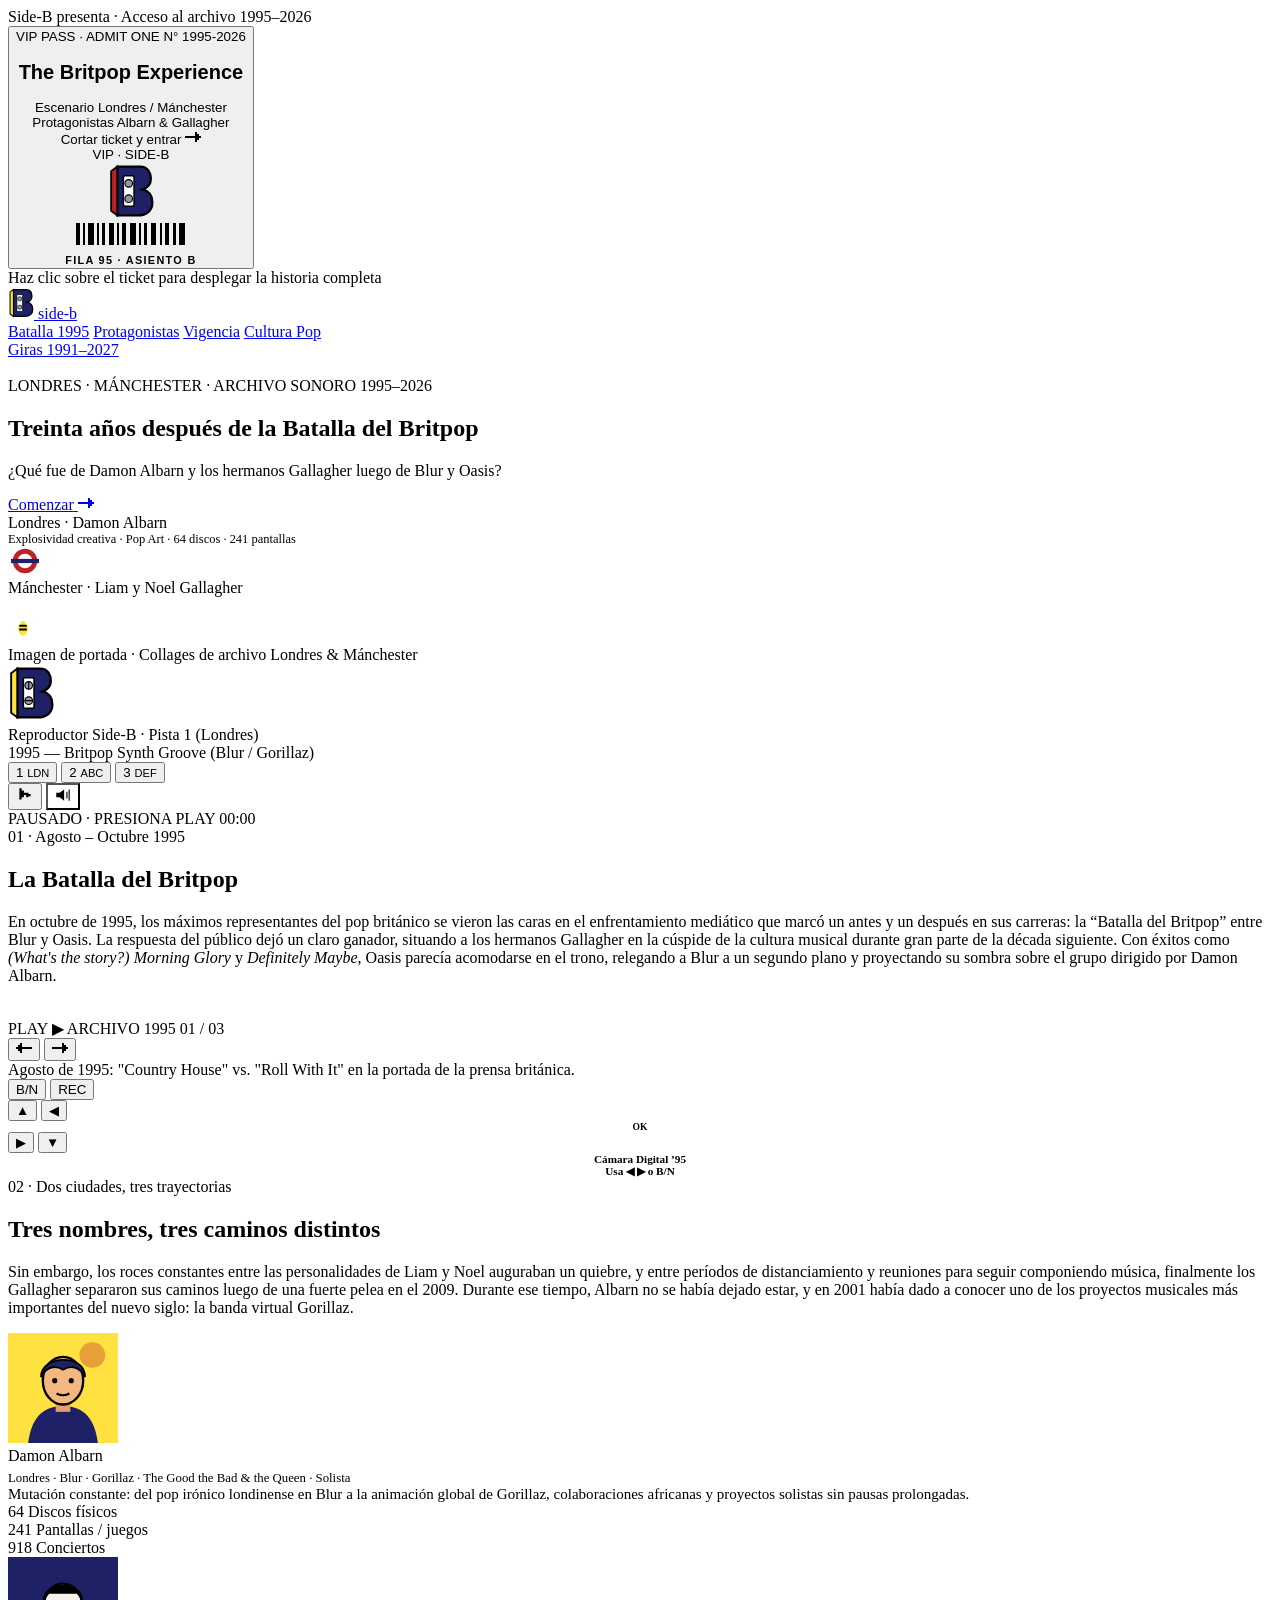
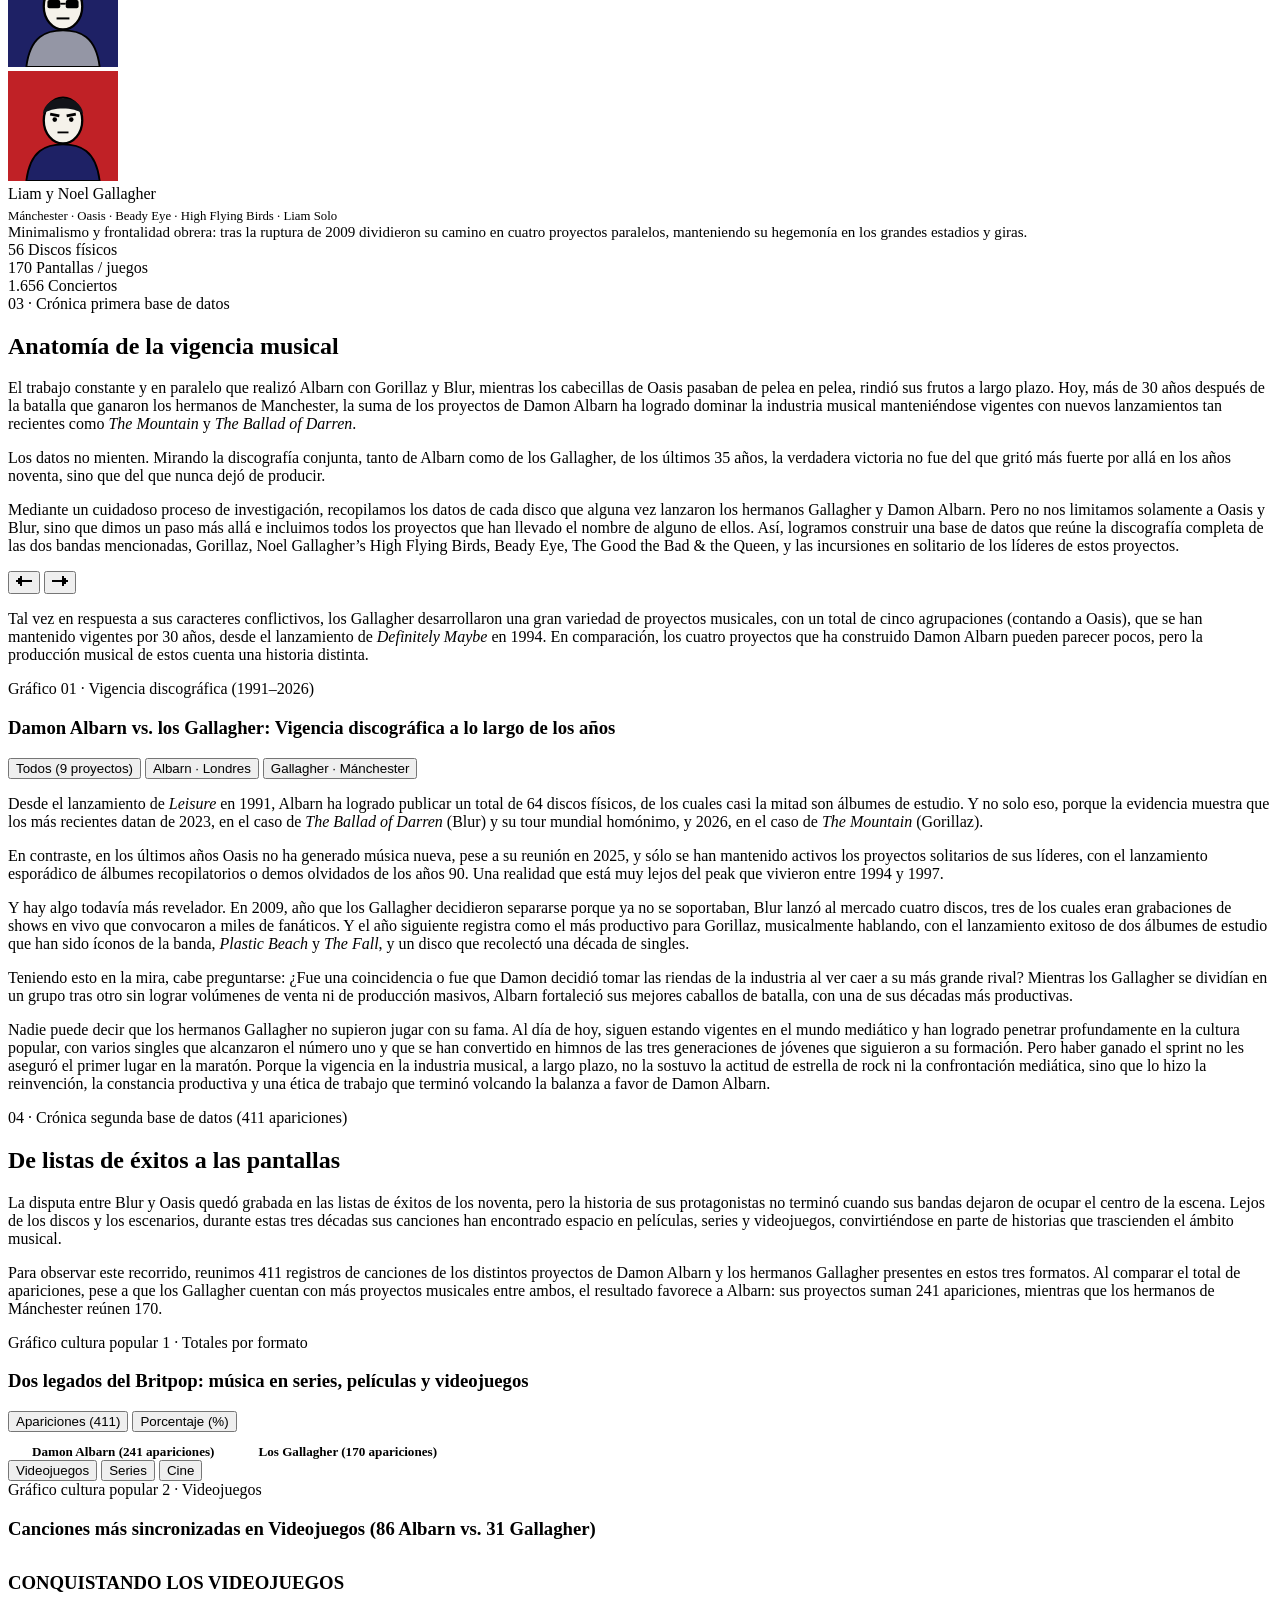
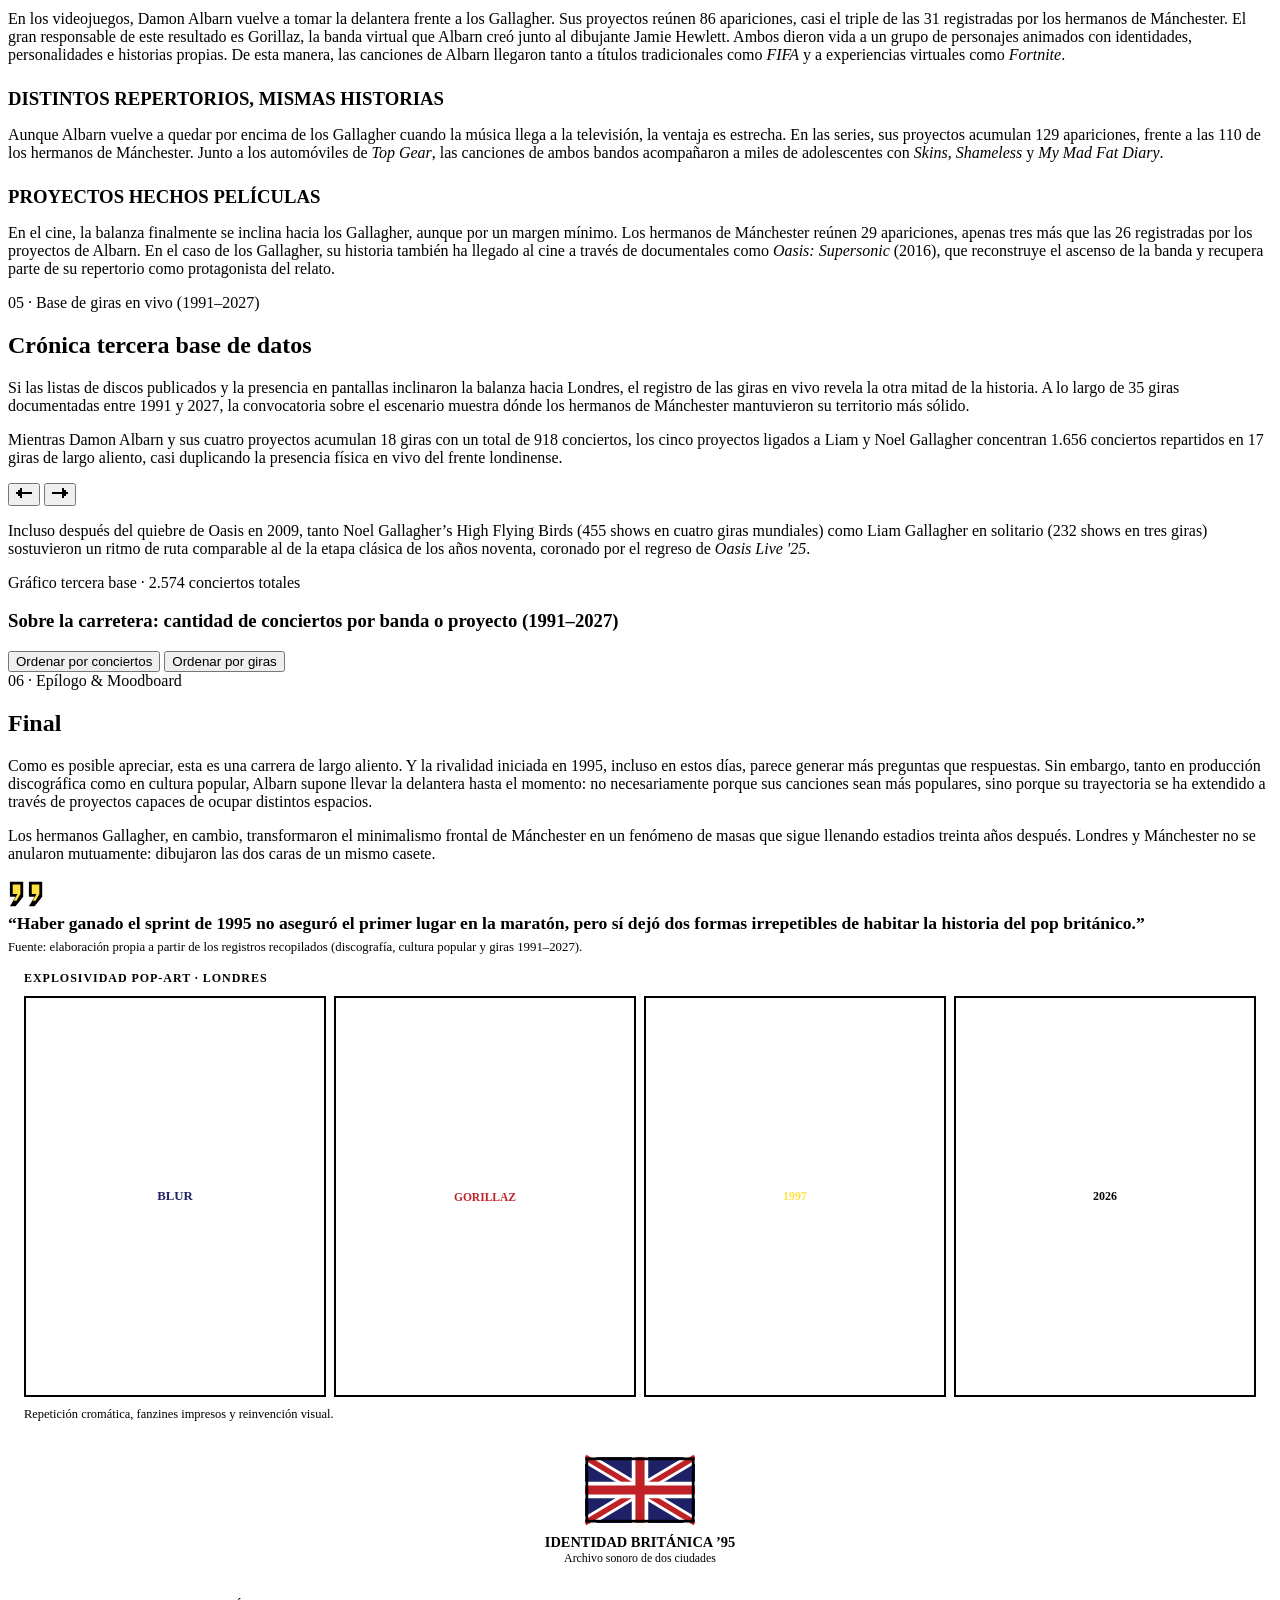
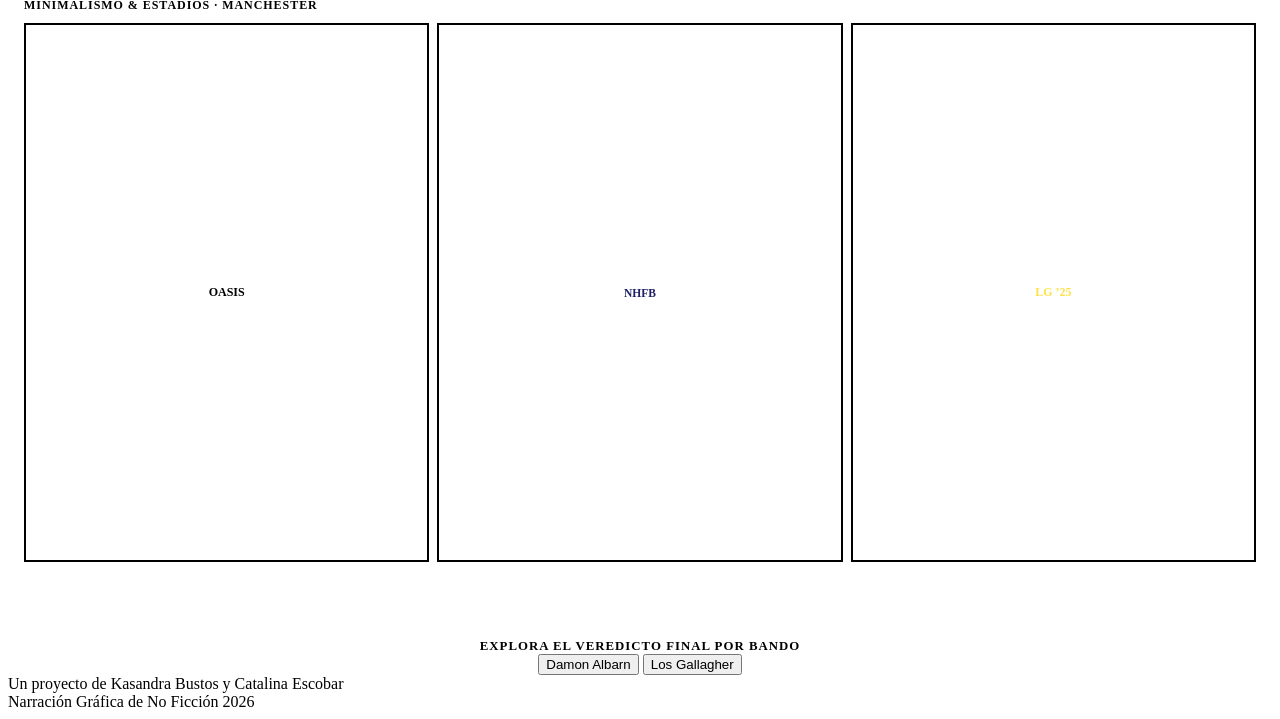
==== docs/index.html @ 8831f72f "dividir código de AI Studio en HTML, CSS y JS" ====
<!doctype html>
<html lang="es">
<head>
  <meta charset="UTF-8" />
  <meta name="viewport" content="width=device-width, initial-scale=1.0" />
  <title>Side-B — Treinta años después de la Batalla del Britpop</title>
  <meta name="description" content="Webstory periodística y de datos sobre Damon Albarn y los hermanos Gallagher tras la Batalla del Britpop de 1995. Discografía, cultura popular y giras (1991–2027)." />
  <meta property="og:title" content="Side-B — Treinta años después de la Batalla del Britpop" />
  <meta property="og:description" content="¿Qué fue de Damon Albarn y los hermanos Gallagher luego de Blur y Oasis? Crónica visual, reproductor retro y datos de tres décadas." />
  <meta property="og:type" content="website" />
  <link rel="preconnect" href="https://fonts.googleapis.com" />
  <link rel="preconnect" href="https://fonts.gstatic.com" crossorigin />
  <link href="https://fonts.googleapis.com/css2?family=Courier+Prime:ital,wght@0,400;0,700;1,400&family=Montserrat:wght@700;800;900&display=swap" rel="stylesheet" />

</head>
<body class="is-ticket-locked">

  <!-- BIENVENIDA: TICKET DE CONCIERTO VIP -->
  <div class="vip-gate" id="vipTicketGate" role="dialog" aria-modal="true" aria-labelledby="vipTicketTitle">
    <div class="vip-gate-kicker">Side-B presenta · Acceso al archivo 1995–2026</div>

    <button type="button" class="vip-ticket-btn" id="vipTicketBtn" aria-label="Ingresar a la webstory con ticket de concierto VIP">
      <div class="vip-ticket-main">
        <div class="vip-ticket-banner">
          <span>VIP PASS · ADMIT ONE</span>
          <span class="tabular">N° 1995-2026</span>
        </div>

        <h2 class="vip-ticket-headline" id="vipTicketTitle">
          The Britpop Experience
        </h2>

        <div class="vip-ticket-meta tabular">
          <div>
            <span class="vip-meta-lbl">Escenario</span>
            <span class="vip-meta-val">Londres / Mánchester</span>
          </div>
          <div>
            <span class="vip-meta-lbl">Protagonistas</span>
            <span class="vip-meta-val">Albarn &amp; Gallagher</span>
          </div>
        </div>

        <div class="vip-ticket-cta">
          <span>Cortar ticket y entrar</span>
          <svg width="16" height="14" viewBox="0 0 16 14" fill="currentColor" aria-hidden="true">
            <path d="M0 6h10V2h2v2h2v2h2v2h-2v2h-2v2h-2V8H0V6z"/>
          </svg>
        </div>
      </div>

      <div class="vip-ticket-stub" aria-hidden="true">
        <div class="vip-stub-tag">VIP · SIDE-B</div>

        <svg width="46" height="58" viewBox="0 0 60 76" fill="none">
          <path d="M12 6 L42 6 C52 6 56 14 56 22 C56 29 51 34 45 36 C53 38 58 44 58 53 C58 64 50 70 39 70 L12 70 Z" fill="#1E2165" stroke="#000000" stroke-width="3"/>
          <path d="M4 12 L12 6 L12 70 L4 64 Z" fill="#C02126" stroke="#000000" stroke-width="2.5"/>
          <rect x="20" y="18" width="14" height="40" rx="2" fill="#FFFFFF" stroke="#000000" stroke-width="2"/>
          <circle cx="27" cy="28" r="5" fill="#9496A5" stroke="#000000" stroke-width="1.5"/>
          <circle cx="27" cy="48" r="5" fill="#9496A5" stroke="#000000" stroke-width="1.5"/>
        </svg>

        <!-- Código de barras estilizado del ticket -->
        <div>
          <svg width="110" height="28" viewBox="0 0 110 28" fill="#000">
            <rect x="0" y="0" width="4" height="22"/><rect x="7" y="0" width="2" height="22"/>
            <rect x="12" y="0" width="6" height="22"/><rect x="21" y="0" width="2" height="22"/>
            <rect x="26" y="0" width="3" height="22"/><rect x="33" y="0" width="5" height="22"/>
            <rect x="41" y="0" width="2" height="22"/><rect x="46" y="0" width="4" height="22"/>
            <rect x="54" y="0" width="6" height="22"/><rect x="63" y="0" width="2" height="22"/>
            <rect x="68" y="0" width="3" height="22"/><rect x="75" y="0" width="5" height="22"/>
            <rect x="84" y="0" width="2" height="22"/><rect x="89" y="0" width="4" height="22"/>
            <rect x="97" y="0" width="3" height="22"/><rect x="103" y="0" width="6" height="22"/>
          </svg>
          <div class="tabular" style="font-size:0.68rem; font-weight:700; letter-spacing:0.12em;">FILA 95 · ASIENTO B</div>
        </div>
      </div>
    </button>

    <div class="vip-gate-hint">
      Haz clic sobre el ticket para desplegar la historia completa
    </div>
  </div>

  <div class="site-shell" id="siteShell">

  <!-- 1. TOP BAR (WIREFRAME: LOGO SIDE-B + 4 NAV BUTTONS) -->
  <header class="site-header">
    <div class="container header-inner">
      <a href="#portada" class="brand-mark" aria-label="Logo Side-B">
        <svg width="26" height="32" viewBox="0 0 60 76" fill="none" aria-hidden="true">
          <path d="M12 6 L42 6 C52 6 56 14 56 22 C56 29 51 34 45 36 C53 38 58 44 58 53 C58 64 50 70 39 70 L12 70 Z" fill="#1E2165" stroke="#000000" stroke-width="3"/>
          <path d="M4 12 L12 6 L12 70 L4 64 Z" fill="#FFE241" stroke="#000000" stroke-width="2.5"/>
          <rect x="20" y="18" width="14" height="40" rx="2" fill="#FFFFFF" stroke="#000000" stroke-width="2"/>
          <circle cx="27" cy="28" r="5" fill="#9496A5" stroke="#000000" stroke-width="1.5"/>
          <circle cx="27" cy="48" r="5" fill="#9496A5" stroke="#000000" stroke-width="1.5"/>
        </svg>
        <span class="brand-word">side-b</span>
      </a>

      <nav class="top-nav" aria-label="Navegación principal">
        <a href="#batalla-britpop">Batalla 1995</a>
        <a href="#tres-caminos">Protagonistas</a>
        <a href="#vigencia-musical">Vigencia</a>
        <a href="#cultura-popular">Cultura Pop</a>
      </nav>

      <a href="#tercera-base" class="header-cta">
        <span>Giras 1991–2027</span>
      </a>
    </div>
    <div class="progress-track" aria-hidden="true">
      <div class="progress-fill" id="readProgress"></div>
    </div>
  </header>

  <main>
    <!-- 2. HERO PORTADA (WIREFRAME: TÍTULO + SUBTÍTULO + COMENZAR + IMAGEN DE PORTADA) -->
    <section id="portada" class="hero-cover">
      <div class="hero-backdrop" aria-hidden="true">
        <img
          class="hero-backdrop-photo"
          src="https://consequence.net/wp-content/uploads/2025/06/Blur-v-Oasis.jpg?quality=80"
          alt=""
          referrerpolicy="no-referrer"
          data-fallback="hero"
        />
        <div class="hero-backdrop-halftone"></div>
      </div>

      <div class="container">
        <div class="hero-center-box">
          <div class="hero-kicker">
            LONDRES · MÁNCHESTER · ARCHIVO SONORO 1995–2026
          </div>

          <h1 class="hero-title">
            Treinta años después de la Batalla del Britpop
          </h1>

          <p class="hero-subtitle">
            ¿Qué fue de Damon Albarn y los hermanos Gallagher luego de Blur y Oasis?
          </p>

          <div>
            <a href="#reproductor" class="key-btn key-btn--black">
              <span>Comenzar</span>
              <svg width="16" height="14" viewBox="0 0 16 14" fill="currentColor" aria-hidden="true">
                <path d="M0 6h10V2h2v2h2v2h2v2h-2v2h-2v2h-2V8H0V6z"/>
              </svg>
            </a>
          </div>
        </div>

        <div class="hero-pop-strip">
          <div class="city-banner-card city-banner-card--london">
            <div>
              <div class="city-banner-title">Londres · Damon Albarn</div>
              <div style="font-size:0.78rem;">Explosividad creativa · Pop Art · 64 discos · 241 pantallas</div>
            </div>
            <!-- London Underground Roundel -->
            <svg width="34" height="28" viewBox="0 0 24 20" fill="none" aria-hidden="true">
              <circle cx="12" cy="10" r="7" stroke="#C02126" stroke-width="3.5"/>
              <rect x="2" y="8.5" width="20" height="3" fill="#1E2165"/>
            </svg>
          </div>

          <div class="city-banner-card city-banner-card--manchester">
            <div>
              <div class="city-banner-title">Mánchester · Liam y Noel Gallagher</div>
              <div style="font-size:0.78rem; color:rgba(255,255,255,0.9);">Minimalismo frontal · Estadios · 56 discos · 1.656 shows</div>
            </div>
            <!-- Manchester Worker Bee -->
            <svg width="30" height="30" viewBox="0 0 24 24" fill="none" aria-hidden="true">
              <ellipse cx="12" cy="13" rx="4" ry="6" fill="#FFE241"/>
              <path d="M9 11h6M9 14h6" stroke="#000" stroke-width="1.5"/>
              <ellipse cx="7" cy="9" rx="3.5" ry="2" transform="rotate(-25 7 9)" fill="#FFFFFF" opacity="0.9"/>
              <ellipse cx="17" cy="9" rx="3.5" ry="2" transform="rotate(25 17 9)" fill="#FFFFFF" opacity="0.9"/>
            </svg>
          </div>
        </div>

        <div class="hero-portada-caption">
          Imagen de portada · Collages de archivo Londres &amp; Mánchester
        </div>
      </div>
    </section>

    <!-- 3. REPRODUCTOR DE MÚSICA (WIREFRAME + ICONOS LIBRO DE IDENTIDAD P.7) -->
    <section id="reproductor" class="player-band" aria-label="Reproductor de música">
      <div class="container">
        <div class="cassette-player" id="cassettePlayer">
          <div class="player-top">
            <div class="player-brand">
              <!-- Cassette-B con carretes giratorios -->
              <svg width="46" height="58" viewBox="0 0 60 76" fill="none" aria-hidden="true">
                <path d="M12 6 L42 6 C52 6 56 14 56 22 C56 29 51 34 45 36 C53 38 58 44 58 53 C58 64 50 70 39 70 L12 70 Z" fill="#1E2165" stroke="#000000" stroke-width="3"/>
                <path d="M4 12 L12 6 L12 70 L4 64 Z" fill="#FFE241" stroke="#000000" stroke-width="2.5"/>
                <rect x="20" y="18" width="14" height="40" rx="2" fill="#FFFFFF" stroke="#000000" stroke-width="2"/>
                <g class="reel-spin" style="transform-origin:27px 28px;">
                  <circle cx="27" cy="28" r="5" fill="#9496A5" stroke="#000000" stroke-width="1.5"/>
                  <line x1="27" y1="23" x2="27" y2="33" stroke="#000" stroke-width="1.5"/>
                </g>
                <g class="reel-spin" style="transform-origin:27px 48px;">
                  <circle cx="27" cy="48" r="5" fill="#9496A5" stroke="#000000" stroke-width="1.5"/>
                  <line x1="22" y1="48" x2="32" y2="48" stroke="#000" stroke-width="1.5"/>
                </g>
              </svg>
              <div class="player-track-info">
                <div class="player-kicker" id="playerSideLabel">Reproductor Side-B · Pista 1 (Londres)</div>
                <div class="player-title" id="playerTrackTitle">1995 — Britpop Synth Groove (Blur / Gorillaz)</div>
              </div>
            </div>

            <!-- Botones estilo teclado telefónico del Libro de Identidad (P.7) -->
            <div class="keypad-group" role="group" aria-label="Selector de pistas">
              <button type="button" class="keypad-btn is-active" data-track="0" aria-label="Pista 1: Londres 1995">
                <span>1</span>
                <small>LDN</small>
              </button>
              <button type="button" class="keypad-btn" data-track="1" aria-label="Pista 2: Mánchester">
                <span>2</span>
                <small>ABC</small>
              </button>
              <button type="button" class="keypad-btn" data-track="2" aria-label="Pista 3: Gorillaz Beat">
                <span>3</span>
                <small>DEF</small>
              </button>
            </div>
          </div>

          <div class="player-controls">
            <!-- Pixel Play/Pause -->
            <button type="button" class="pixel-ctrl-btn" id="playToggleBtn" aria-label="Reproducir o pausar audio">
              <svg id="playIcon" width="18" height="18" viewBox="0 0 16 16" fill="currentColor" aria-hidden="true">
                <path d="M3 2h2v2h2v2h2v2H7v2H5v2H3V2zm6 4h2v4H9V6zm2 1h2v2h-2V7z"/>
              </svg>
            </button>

            <!-- Pixel Speaker -->
            <button type="button" class="pixel-ctrl-btn" id="muteToggleBtn" style="background:var(--grey);" aria-label="Silenciar audio">
              <svg width="18" height="18" viewBox="0 0 16 16" fill="currentColor" aria-hidden="true">
                <path d="M2 6h3l4-3v10L5 10H2V6zm9-1h1v6h-1V5zm2-2h1v10h-1V3z"/>
              </svg>
            </button>

            <!-- Pixel LOADING... Progress Bar -->
            <div class="pixel-loading-wrap">
              <div class="pixel-loading-label">
                <span id="playerStatusText">PAUSADO · PRESIONA PLAY</span>
                <span class="tabular" id="playerTimer">00:00</span>
              </div>
              <div class="pixel-bar-frame" id="pixelBarFrame" aria-hidden="true"></div>
            </div>
          </div>
        </div>
      </div>
    </section>

    <!-- 4. SECCIÓN 1: LA BATALLA DEL BRITPOP + CÁMARA DIGITAL -->
    <section id="batalla-britpop" class="wf-section wf-section--paper">
      <div class="container">
        <div class="wf-heading-box">
          <span class="wf-kicker">01 · Agosto – Octubre 1995</span><br/>
          <h2 class="wf-title">La Batalla del Britpop</h2>
        </div>

        <div class="reading-col">
          <p>En octubre de 1995, los máximos representantes del pop británico se vieron las caras en el enfrentamiento mediático que marcó un antes y un después en sus carreras: la “Batalla del Britpop” entre Blur y Oasis. La respuesta del público dejó un claro ganador, situando a los hermanos Gallagher en la cúspide de la cultura musical durante gran parte de la década siguiente. Con éxitos como <em>(What's the story?) Morning Glory</em> y <em>Definitely Maybe</em>, Oasis parecía acomodarse en el trono, relegando a Blur a un segundo plano y proyectando su sombra sobre el grupo dirigido por Damon Albarn.</p>
        </div>

        <!-- Diseño de cámara digital (Wireframe): Carrusel de imágenes de la época -->
        <div class="camera-shell" role="region" aria-label="Cámara digital de archivo: Batalla del Britpop">
          <div class="camera-lcd">
            <div class="camera-screen" id="cameraScreen">
              <img id="camImg" src="" alt="" referrerpolicy="no-referrer" />
              <div class="cam-hud-top">
                <span id="camHudMode">PLAY ▶ ARCHIVO 1995</span>
                <span class="tabular" id="camHudCounter">01 / 03</span>
              </div>
              <button type="button" class="cam-nav-arrow cam-prev" id="camPrev" aria-label="Imagen anterior">
                <svg width="16" height="14" viewBox="0 0 16 14" fill="currentColor" aria-hidden="true">
                  <path d="M16 6H6V2H4v2H2v2H0v2h2v2h2v2h2V8h10V6z"/>
                </svg>
              </button>
              <button type="button" class="cam-nav-arrow cam-next" id="camNext" aria-label="Siguiente imagen">
                <svg width="16" height="14" viewBox="0 0 16 14" fill="currentColor" aria-hidden="true">
                  <path d="M0 6h10V2h2v2h2v2h2v2h-2v2h-2v2h-2V8H0V6z"/>
                </svg>
              </button>
            </div>
            <div class="cam-caption-bar">
              <span id="camCaption">Agosto de 1995: "Country House" vs. "Roll With It" en la portada de la prensa británica.</span>
            </div>
            <div class="cam-dots" id="camDots" aria-label="Paginación de cámara"></div>
          </div>

          <div class="camera-controls-col">
            <div class="cam-top-btns">
              <button type="button" class="cam-round-btn" id="camFilterBtn" title="Alternar blanco y negro">B/N</button>
              <button type="button" class="cam-round-btn cam-round-btn--grey" id="camSnapBtn" title="Siguiente toma">REC</button>
            </div>
            <div class="cam-dpad" aria-label="Cruceta de cámara">
              <span></span>
              <button type="button" class="dpad-btn" id="dpadUp" aria-label="Filtro fanzine">▲</button>
              <span></span>
              <button type="button" class="dpad-btn" id="dpadLeft" aria-label="Foto anterior">◀</button>
              <span style="font-size:0.6rem; font-weight:900; display:flex; align-items:center; justify-content:center;">OK</span>
              <button type="button" class="dpad-btn" id="dpadRight" aria-label="Foto siguiente">▶</button>
              <span></span>
              <button type="button" class="dpad-btn" id="dpadDown" aria-label="Filtro color">▼</button>
              <span></span>
            </div>
            <div style="font-size:0.7rem; text-align:center; font-weight:700; color:var(--black);">
              Cámara Digital ’95<br/>Usa ◀ ▶ o B/N
            </div>
          </div>
        </div>
      </div>
    </section>

    <!-- 5. SECCIÓN 2: TRES NOMBRES, TRES CAMINOS DISTINTOS (WIREFRAME 2 CARDS + CIRCLES) -->
    <section id="tres-caminos" class="wf-section wf-section--white">
      <div class="container">
        <div class="wf-heading-box">
          <span class="wf-kicker">02 · Dos ciudades, tres trayectorias</span><br/>
          <h2 class="wf-title">Tres nombres, tres caminos distintos</h2>
        </div>

        <div class="reading-col">
          <p>Sin embargo, los roces constantes entre las personalidades de Liam y Noel auguraban un quiebre, y entre períodos de distanciamiento y reuniones para seguir componiendo música, finalmente los Gallagher separaron sus caminos luego de una fuerte pelea en el 2009. Durante ese tiempo, Albarn no se había dejado estar, y en 2001 había dado a conocer uno de los proyectos musicales más importantes del nuevo siglo: la banda virtual Gorillaz.</p>
        </div>

        <div class="profiles-grid">
          <!-- Left Card: Damon Albarn (1 circular portrait) -->
          <article class="profile-card profile-card--albarn">
            <div class="avatars-row">
              <div class="avatar-circle" aria-hidden="true">
                <!-- Pop-Art Damon Albarn SVG Portrait (Libro de Identidad P.1 & P.8) -->
                <svg viewBox="0 0 120 120" width="110" height="110">
                  <rect width="120" height="120" fill="#FFE241"/>
                  <circle cx="92" cy="24" r="14" fill="#C02126" opacity="0.35"/>
                  <path d="M22 120 C26 88 42 80 60 80 C78 80 94 88 98 120 Z" fill="#1E2165"/>
                  <rect x="52" y="68" width="16" height="18" fill="#E89E6B"/>
                  <ellipse cx="60" cy="52" rx="22" ry="26" fill="#F2B880" stroke="#000" stroke-width="2.5"/>
                  <!-- 90s Britpop fringe hair -->
                  <path d="M36 48 C36 24 84 22 84 48 C78 36 68 35 60 40 C52 35 42 36 36 48 Z" fill="#1E2165" stroke="#000" stroke-width="2"/>
                  <circle cx="51" cy="52" r="2.8" fill="#000"/>
                  <circle cx="69" cy="52" r="2.8" fill="#000"/>
                  <path d="M53 66 Q60 70 67 66" stroke="#000" stroke-width="2.2" fill="none"/>
                </svg>
              </div>
              <div>
                <div class="profile-name-bar profile-name-bar--albarn">Damon Albarn</div>
                <div style="font-size:0.8rem; color:var(--ink-muted); margin-top:6px;">
                  Londres · Blur · Gorillaz · The Good the Bad &amp; the Queen · Solista
                </div>
              </div>
            </div>

            <p style="margin:0; font-size:0.94rem;">
              Mutación constante: del pop irónico londinense en Blur a la animación global de Gorillaz, colaboraciones africanas y proyectos solistas sin pausas prolongadas.
            </p>

            <div class="profile-metrics tabular">
              <div>
                <span class="profile-metric-val">64</span>
                <span>Discos físicos</span>
              </div>
              <div>
                <span class="profile-metric-val">241</span>
                <span>Pantallas / juegos</span>
              </div>
              <div>
                <span class="profile-metric-val">918</span>
                <span>Conciertos</span>
              </div>
            </div>
          </article>

          <!-- Right Card: Liam y Noel Gallagher (2 circular portraits) -->
          <article class="profile-card profile-card--gallagher">
            <div class="avatars-row">
              <div class="avatar-circle avatar-circle--navy" aria-hidden="true">
                <!-- Liam Gallagher Minimalist Portrait -->
                <svg viewBox="0 0 120 120" width="110" height="110">
                  <rect width="120" height="120" fill="#1E2165"/>
                  <path d="M20 120 C24 86 42 80 60 80 C78 80 96 86 100 120 Z" fill="#9496A5" stroke="#000" stroke-width="2"/>
                  <ellipse cx="60" cy="54" rx="21" ry="25" fill="#F5F2EA" stroke="#000" stroke-width="2.5"/>
                  <path d="M38 48 C38 24 82 24 82 48 L75 40 L45 40 Z" fill="#000"/>
                  <!-- Sunglasses -->
                  <rect x="43" y="47" width="14" height="9" rx="2" fill="#000"/>
                  <rect x="63" y="47" width="14" height="9" rx="2" fill="#000"/>
                  <line x1="57" y1="51" x2="63" y2="51" stroke="#000" stroke-width="2"/>
                  <line x1="53" y1="67" x2="67" y2="67" stroke="#000" stroke-width="2.2"/>
                </svg>
              </div>

              <div class="avatar-circle avatar-circle--red" aria-hidden="true">
                <!-- Noel Gallagher Minimalist Portrait -->
                <svg viewBox="0 0 120 120" width="110" height="110">
                  <rect width="120" height="120" fill="#C02126"/>
                  <path d="M20 120 C24 86 42 80 60 80 C78 80 96 86 100 120 Z" fill="#1E2165" stroke="#000" stroke-width="2"/>
                  <ellipse cx="60" cy="54" rx="21" ry="25" fill="#F5F2EA" stroke="#000" stroke-width="2.5"/>
                  <path d="M38 47 C40 24 80 24 82 47 C72 39 48 39 38 47 Z" fill="#121318"/>
                  <line x1="46" y1="47" x2="56" y2="49" stroke="#000" stroke-width="3"/>
                  <line x1="64" y1="49" x2="74" y2="47" stroke="#000" stroke-width="3"/>
                  <circle cx="51" cy="53" r="2.5" fill="#000"/>
                  <circle cx="69" cy="53" r="2.5" fill="#000"/>
                  <line x1="54" y1="67" x2="66" y2="67" stroke="#000" stroke-width="2"/>
                </svg>
              </div>

              <div>
                <div class="profile-name-bar profile-name-bar--gallagher">Liam y Noel Gallagher</div>
                <div style="font-size:0.8rem; color:var(--ink-muted); margin-top:6px;">
                  Mánchester · Oasis · Beady Eye · High Flying Birds · Liam Solo
                </div>
              </div>
            </div>

            <p style="margin:0; font-size:0.94rem;">
              Minimalismo y frontalidad obrera: tras la ruptura de 2009 dividieron su camino en cuatro proyectos paralelos, manteniendo su hegemonía en los grandes estadios y giras.
            </p>

            <div class="profile-metrics tabular">
              <div>
                <span class="profile-metric-val">56</span>
                <span>Discos físicos</span>
              </div>
              <div>
                <span class="profile-metric-val">170</span>
                <span>Pantallas / juegos</span>
              </div>
              <div>
                <span class="profile-metric-val">1.656</span>
                <span>Conciertos</span>
              </div>
            </div>
          </article>
        </div>
      </div>
    </section>

    <!-- 6. SECCIÓN 3: ANATOMÍA DE LA VIGENCIA MUSICAL (CRÓNICA 1 + CARRUSEL + GRÁFICO 1) -->
    <section id="vigencia-musical" class="wf-section wf-section--paper">
      <div class="container">
        <div class="wf-heading-box">
          <span class="wf-kicker">03 · Crónica primera base de datos</span><br/>
          <h2 class="wf-title">Anatomía de la vigencia musical</h2>
        </div>

        <div class="reading-col">
          <p>El trabajo constante y en paralelo que realizó Albarn con Gorillaz y Blur, mientras los cabecillas de Oasis pasaban de pelea en pelea, rindió sus frutos a largo plazo. Hoy, más de 30 años después de la batalla que ganaron los hermanos de Manchester, la suma de los proyectos de Damon Albarn ha logrado dominar la industria musical manteniéndose vigentes con nuevos lanzamientos tan recientes como <em>The Mountain</em> y <em>The Ballad of Darren</em>.</p>

          <p>Los datos no mienten. Mirando la discografía conjunta, tanto de Albarn como de los Gallagher, de los últimos 35 años, la verdadera victoria no fue del que gritó más fuerte por allá en los años noventa, sino que del que nunca dejó de producir.</p>

          <p>Mediante un cuidadoso proceso de investigación, recopilamos los datos de cada disco que alguna vez lanzaron los hermanos Gallagher y Damon Albarn. Pero no nos limitamos solamente a Oasis y Blur, sino que dimos un paso más allá e incluimos todos los proyectos que han llevado el nombre de alguno de ellos. Así, logramos construir una base de datos que reúne la discografía completa de las dos bandas mencionadas, Gorillaz, Noel Gallagher’s High Flying Birds, Beady Eye, The Good the Bad &amp; the Queen, y las incursiones en solitario de los líderes de estos proyectos.</p>
        </div>

        <!-- Carrusel de imágenes para crónica 1 (Wireframe full-width carousel) -->
        <div class="wide-carousel" role="region" aria-label="Carrusel de hitos discográficos">
          <button type="button" class="wide-arrow wide-arrow--prev" id="c1Prev" aria-label="Hito anterior">
            <svg width="16" height="14" viewBox="0 0 16 14" fill="currentColor" aria-hidden="true"><path d="M16 6H6V2H4v2H2v2H0v2h2v2h2v2h2V8h10V6z"/></svg>
          </button>
          <button type="button" class="wide-arrow wide-arrow--next" id="c1Next" aria-label="Siguiente hito">
            <svg width="16" height="14" viewBox="0 0 16 14" fill="currentColor" aria-hidden="true"><path d="M0 6h10V2h2v2h2v2h2v2h-2v2h-2v2h-2V8H0V6z"/></svg>
          </button>

          <div class="wide-carousel-stage" id="c1Stage"></div>
        </div>

        <div class="reading-col">
          <p>Tal vez en respuesta a sus caracteres conflictivos, los Gallagher desarrollaron una gran variedad de proyectos musicales, con un total de cinco agrupaciones (contando a Oasis), que se han mantenido vigentes por 30 años, desde el lanzamiento de <em>Definitely Maybe</em> en 1994. En comparación, los cuatro proyectos que ha construido Damon Albarn pueden parecer pocos, pero la producción musical de estos cuenta una historia distinta.</p>
        </div>

        <!-- Gráfico vigencia musical (carreramusical_vigencia_discografica.jpg adaptado) -->
        <div class="chart-plate" role="region" aria-label="Gráfico vigencia musical">
          <div class="chart-header">
            <div>
              <div class="chart-kicker">Gráfico 01 · Vigencia discográfica (1991–2026)</div>
              <h3 class="chart-title">Damon Albarn vs. los Gallagher: Vigencia discográfica a lo largo de los años</h3>
            </div>
            <div class="chart-controls" role="group" aria-label="Filtrar proyectos">
              <button type="button" class="filter-tab is-active" data-side-filter="all">Todos (9 proyectos)</button>
              <button type="button" class="filter-tab" data-side-filter="albarn">Albarn · Londres</button>
              <button type="button" class="filter-tab" data-side-filter="gallagher">Gallagher · Mánchester</button>
            </div>
          </div>

          <div class="chart-body">
            <div class="chart-svg-wrap" id="discChartContainer"></div>
          </div>

          <div class="chart-legend" id="discLegend" aria-label="Leyenda de bandas"></div>

          <div class="chart-inspector" id="discInspector" aria-live="polite"></div>
        </div>

        <div class="reading-col">
          <p>Desde el lanzamiento de <em>Leisure</em> en 1991, Albarn ha logrado publicar un total de 64 discos físicos, de los cuales casi la mitad son álbumes de estudio. Y no solo eso, porque la evidencia muestra que los más recientes datan de 2023, en el caso de <em>The Ballad of Darren</em> (Blur) y su tour mundial homónimo, y 2026, en el caso de <em>The Mountain</em> (Gorillaz).</p>

          <p>En contraste, en los últimos años Oasis no ha generado música nueva, pese a su reunión en 2025, y sólo se han mantenido activos los proyectos solitarios de sus líderes, con el lanzamiento esporádico de álbumes recopilatorios o demos olvidados de los años 90. Una realidad que está muy lejos del peak que vivieron entre 1994 y 1997.</p>

          <p>Y hay algo todavía más revelador. En 2009, año que los Gallagher decidieron separarse porque ya no se soportaban, Blur lanzó al mercado cuatro discos, tres de los cuales eran grabaciones de shows en vivo que convocaron a miles de fanáticos. Y el año siguiente registra como el más productivo para Gorillaz, musicalmente hablando, con el lanzamiento exitoso de dos álbumes de estudio que han sido íconos de la banda, <em>Plastic Beach</em> y <em>The Fall</em>, y un disco que recolectó una década de singles.</p>

          <p>Teniendo esto en la mira, cabe preguntarse: ¿Fue una coincidencia o fue que Damon decidió tomar las riendas de la industria al ver caer a su más grande rival? Mientras los Gallagher se dividían en un grupo tras otro sin lograr volúmenes de venta ni de producción masivos, Albarn fortaleció sus mejores caballos de batalla, con una de sus décadas más productivas.</p>

          <p>Nadie puede decir que los hermanos Gallagher no supieron jugar con su fama. Al día de hoy, siguen estando vigentes en el mundo mediático y han logrado penetrar profundamente en la cultura popular, con varios singles que alcanzaron el número uno y que se han convertido en himnos de las tres generaciones de jóvenes que siguieron a su formación. Pero haber ganado el sprint no les aseguró el primer lugar en la maratón. Porque la vigencia en la industria musical, a largo plazo, no la sostuvo la actitud de estrella de rock ni la confrontación mediática, sino que lo hizo la reinvención, la constancia productiva y una ética de trabajo que terminó volcando la balanza a favor de Damon Albarn.</p>
        </div>
      </div>
    </section>

    <!-- 7. SECCIÓN 4: DE LISTAS DE ÉXITOS A LAS PANTALLAS (GRÁFICO 1 + 3 BOTONES + GRÁFICO 2) -->
    <section id="cultura-popular" class="wf-section wf-section--white">
      <div class="container">
        <div class="wf-heading-box">
          <span class="wf-kicker">04 · Crónica segunda base de datos (411 apariciones)</span><br/>
          <h2 class="wf-title">De listas de éxitos a las pantallas</h2>
        </div>

        <div class="reading-col">
          <p>La disputa entre Blur y Oasis quedó grabada en las listas de éxitos de los noventa, pero la historia de sus protagonistas no terminó cuando sus bandas dejaron de ocupar el centro de la escena. Lejos de los discos y los escenarios, durante estas tres décadas sus canciones han encontrado espacio en películas, series y videojuegos, convirtiéndose en parte de historias que trascienden el ámbito musical.</p>

          <p>Para observar este recorrido, reunimos 411 registros de canciones de los distintos proyectos de Damon Albarn y los hermanos Gallagher presentes en estos tres formatos. Al comparar el total de apariciones, pese a que los Gallagher cuentan con más proyectos musicales entre ambos, el resultado favorece a Albarn: sus proyectos suman 241 apariciones, mientras que los hermanos de Mánchester reúnen 170.</p>
        </div>

        <!-- Gráfico cultura popular 1 (grafico.jpg adaptado) -->
        <div class="chart-plate" role="region" aria-label="Gráfico cultura popular 1">
          <div class="chart-header">
            <div>
              <div class="chart-kicker">Gráfico cultura popular 1 · Totales por formato</div>
              <h3 class="chart-title">Dos legados del Britpop: música en series, películas y videojuegos</h3>
            </div>
            <div class="chart-controls">
              <button type="button" class="filter-tab is-active" data-pop-mode="count">Apariciones (411)</button>
              <button type="button" class="filter-tab" data-pop-mode="percent">Porcentaje (%)</button>
            </div>
          </div>
          <div class="chart-body">
            <div class="chart-svg-wrap" id="popChartContainer"></div>
            <div style="display:flex; gap:20px; align-items:center; flex-wrap:wrap; margin-top:12px; font-size:0.82rem; font-weight:700;">
              <span style="display:inline-flex; align-items:center; gap:8px;">
                <span style="width:16px; height:16px; background:var(--yellow); border:2px solid var(--black); display:inline-block;"></span>
                Damon Albarn (241 apariciones)
              </span>
              <span style="display:inline-flex; align-items:center; gap:8px;">
                <span style="width:16px; height:16px; background:var(--navy); border:2px solid var(--black); display:inline-block;"></span>
                Los Gallagher (170 apariciones)
              </span>
            </div>
          </div>
        </div>

        <!-- Wireframe: 3 botones centrales (Videojuegos | Series | Cine) -->
        <div class="pop-cat-buttons" role="group" aria-label="Explorar formato de cultura popular">
          <button type="button" class="key-btn key-btn--navy is-active" data-pop-cat-btn="Videojuego">Videojuegos</button>
          <button type="button" class="key-btn key-btn--navy" data-pop-cat-btn="Serie">Series</button>
          <button type="button" class="key-btn key-btn--navy" data-pop-cat-btn="Pelicula">Cine</button>
        </div>

        <!-- Gráfico cultura popular 2 (Desglose interactivo de canciones + crónica del formato seleccionado) -->
        <div class="chart-plate" role="region" aria-label="Gráfico cultura popular 2: canciones líderes por formato">
          <div class="chart-header">
            <div>
              <div class="chart-kicker" id="pop2Kicker">Gráfico cultura popular 2 · Videojuegos</div>
              <h3 class="chart-title" id="pop2Title">Canciones más sincronizadas en Videojuegos (86 Albarn vs. 31 Gallagher)</h3>
            </div>
          </div>
          <div class="chart-body" id="pop2Body"></div>
        </div>

        <!-- Textos completos de Videojuegos, Series y Cine -->
        <div class="reading-col" style="margin-top:32px;">
          <h3 style="font-family:var(--font-display); font-weight:900; text-transform:uppercase; color:var(--navy); margin-bottom:10px;">Conquistando los videojuegos</h3>
          <p>En los videojuegos, Damon Albarn vuelve a tomar la delantera frente a los Gallagher. Sus proyectos reúnen 86 apariciones, casi el triple de las 31 registradas por los hermanos de Mánchester. El gran responsable de este resultado es Gorillaz, la banda virtual que Albarn creó junto al dibujante Jamie Hewlett. Ambos dieron vida a un grupo de personajes animados con identidades, personalidades e historias propias. De esta manera, las canciones de Albarn llegaron tanto a títulos tradicionales como <em>FIFA</em> y a experiencias virtuales como <em>Fortnite</em>.</p>

          <h3 style="font-family:var(--font-display); font-weight:900; text-transform:uppercase; color:var(--navy); margin:24px 0 10px;">Distintos repertorios, mismas historias</h3>
          <p>Aunque Albarn vuelve a quedar por encima de los Gallagher cuando la música llega a la televisión, la ventaja es estrecha. En las series, sus proyectos acumulan 129 apariciones, frente a las 110 de los hermanos de Mánchester. Junto a los automóviles de <em>Top Gear</em>, las canciones de ambos bandos acompañaron a miles de adolescentes con <em>Skins</em>, <em>Shameless</em> y <em>My Mad Fat Diary</em>.</p>

          <h3 style="font-family:var(--font-display); font-weight:900; text-transform:uppercase; color:var(--navy); margin:24px 0 10px;">Proyectos hechos películas</h3>
          <p>En el cine, la balanza finalmente se inclina hacia los Gallagher, aunque por un margen mínimo. Los hermanos de Mánchester reúnen 29 apariciones, apenas tres más que las 26 registradas por los proyectos de Albarn. En el caso de los Gallagher, su historia también ha llegado al cine a través de documentales como <em>Oasis: Supersonic</em> (2016), que reconstruye el ascenso de la banda y recupera parte de su repertorio como protagonista del relato.</p>
        </div>
      </div>
    </section>

    <!-- 8. SECCIÓN 5: CRÓNICA TERCERA BASE DE DATOS (GIRAS: CARRUSEL APILADO + GRÁFICO 3) -->
    <section id="tercera-base" class="wf-section wf-section--alt">
      <div class="container">
        <div class="wf-heading-box">
          <span class="wf-kicker">05 · Base de giras en vivo (1991–2027)</span><br/>
          <h2 class="wf-title">Crónica tercera base de datos</h2>
        </div>

        <div class="reading-col">
          <p>Si las listas de discos publicados y la presencia en pantallas inclinaron la balanza hacia Londres, el registro de las giras en vivo revela la otra mitad de la historia. A lo largo de 35 giras documentadas entre 1991 y 2027, la convocatoria sobre el escenario muestra dónde los hermanos de Mánchester mantuvieron su territorio más sólido.</p>

          <p>Mientras Damon Albarn y sus cuatro proyectos acumulan 18 giras con un total de 918 conciertos, los cinco proyectos ligados a Liam y Noel Gallagher concentran 1.656 conciertos repartidos en 17 giras de largo aliento, casi duplicando la presencia física en vivo del frente londinense.</p>
        </div>

        <!-- Layered Stacked Carousel (Wireframe: center card + left/right peeking cards) -->
        <div class="deck-carousel" role="region" aria-label="Carrusel de giras históricas">
          <div class="deck-stage">
            <div class="deck-peek deck-peek--left" id="deckLeft" role="button" tabindex="0" aria-label="Gira anterior"></div>
            <div class="deck-main-card" id="deckMain"></div>
            <div class="deck-peek deck-peek--right" id="deckRight" role="button" tabindex="0" aria-label="Siguiente gira"></div>
          </div>
          <button type="button" class="wide-arrow wide-arrow--prev" id="deckPrev" aria-label="Gira anterior" style="left:6px;">
            <svg width="16" height="14" viewBox="0 0 16 14" fill="currentColor" aria-hidden="true"><path d="M16 6H6V2H4v2H2v2H0v2h2v2h2v2h2V8h10V6z"/></svg>
          </button>
          <button type="button" class="wide-arrow wide-arrow--next" id="deckNext" aria-label="Siguiente gira" style="right:6px;">
            <svg width="16" height="14" viewBox="0 0 16 14" fill="currentColor" aria-hidden="true"><path d="M0 6h10V2h2v2h2v2h2v2h-2v2h-2v2h-2V8H0V6z"/></svg>
          </button>
        </div>

        <div class="reading-col">
          <p>Incluso después del quiebre de Oasis en 2009, tanto Noel Gallagher’s High Flying Birds (455 shows en cuatro giras mundiales) como Liam Gallagher en solitario (232 shows en tres giras) sostuvieron un ritmo de ruta comparable al de la etapa clásica de los años noventa, coronado por el regreso de <em>Oasis Live '25</em>.</p>
        </div>

        <!-- Gráfico tercera base (Conciertos por proyecto de base_giras.csv) -->
        <div class="chart-plate" role="region" aria-label="Gráfico tercera base de datos: conciertos por proyecto">
          <div class="chart-header">
            <div>
              <div class="chart-kicker">Gráfico tercera base · 2.574 conciertos totales</div>
              <h3 class="chart-title">Sobre la carretera: cantidad de conciertos por banda o proyecto (1991–2027)</h3>
            </div>
            <div class="chart-controls">
              <button type="button" class="filter-tab is-active" data-tour-sort="shows">Ordenar por conciertos</button>
              <button type="button" class="filter-tab" data-tour-sort="tours">Ordenar por giras</button>
            </div>
          </div>
          <div class="chart-body">
            <div class="chart-svg-wrap" id="tourChartContainer"></div>
          </div>
        </div>
      </div>
    </section>

    <!-- 9. SECCIÓN 6: FINAL + MOODBOARD + IMAGEN FINAL + BOTONES DAMON ALBARN / LOS GALLAGHER -->
    <section id="final" class="wf-section wf-section--paper">
      <div class="container">
        <div class="wf-heading-box">
          <span class="wf-kicker">06 · Epílogo &amp; Moodboard</span><br/>
          <h2 class="wf-title">Final</h2>
        </div>

        <div class="reading-col">
          <p>Como es posible apreciar, esta es una carrera de largo aliento. Y la rivalidad iniciada en 1995, incluso en estos días, parece generar más preguntas que respuestas. Sin embargo, tanto en producción discográfica como en cultura popular, Albarn supone llevar la delantera hasta el momento: no necesariamente porque sus canciones sean más populares, sino porque su trayectoria se ha extendido a través de proyectos capaces de ocupar distintos espacios.</p>

          <p>Los hermanos Gallagher, en cambio, transformaron el minimalismo frontal de Mánchester en un fenómeno de masas que sigue llenando estadios treinta años después. Londres y Mánchester no se anularon mutuamente: dibujaron las dos caras de un mismo casete.</p>
        </div>

        <div class="pull-quote-strip">
          <svg width="38" height="30" viewBox="0 0 40 30" fill="none" style="flex-shrink:0;" aria-hidden="true">
            <path d="M2 2h14v16L8 28H2l6-10H2V2zm20 0h14v16l-8 10h-6l6-10h-6V2z" fill="#000000"/>
            <path d="M5 5h8v10l-4 7H6l4-7H5V5zm20 0h8v10l-4 7h-3l4-7h-5V5z" fill="#FFE241"/>
          </svg>
          <div>
            <div style="font-family:var(--font-display); font-weight:900; font-size:1.1rem; color:var(--navy);">
              “Haber ganado el sprint de 1995 no aseguró el primer lugar en la maratón, pero sí dejó dos formas irrepetibles de habitar la historia del pop británico.”
            </div>
            <div style="font-size:0.8rem; color:var(--ink-muted); margin-top:6px;">
              Fuente: elaboración propia a partir de los registros recopilados (discografía, cultura popular y giras 1991–2027).
            </div>
          </div>
        </div>

        <!-- Imagen final + Moodboard integrado (Libro de Identidad P.3, P.8, P.9) -->
        <div class="moodboard-grid" aria-label="Imagen final y moodboard Londres y Mánchester">
          <!-- Panel 1: 4x Warhol Albarn / Londres -->
          <div class="mb-tile mb-span-5" style="background:var(--red); padding:16px; color:var(--white);">
            <div style="font-family:var(--font-display); font-weight:900; font-size:0.75rem; letter-spacing:0.08em; text-transform:uppercase; color:var(--yellow); margin-bottom:10px;">
              Explosividad Pop-Art · Londres
            </div>
            <div style="display:grid; grid-template-columns:repeat(4,1fr); gap:8px;">
              <div style="background:var(--yellow); border:2px solid #000; aspect-ratio:3/4; display:flex; align-items:center; justify-content:center; font-family:var(--font-display); font-weight:900; color:#1E2165; font-size:0.8rem;">BLUR</div>
              <div style="background:var(--white); border:2px solid #000; aspect-ratio:3/4; display:flex; align-items:center; justify-content:center; font-family:var(--font-display); font-weight:900; color:#C02126; font-size:0.72rem;">GORILLAZ</div>
              <div style="background:var(--navy); border:2px solid #000; aspect-ratio:3/4; display:flex; align-items:center; justify-content:center; font-family:var(--font-display); font-weight:900; color:#FFE241; font-size:0.75rem;">1997</div>
              <div style="background:var(--yellow); border:2px solid #000; aspect-ratio:3/4; display:flex; align-items:center; justify-content:center; font-family:var(--font-display); font-weight:900; color:#000; font-size:0.75rem;">2026</div>
            </div>
            <div style="font-size:0.78rem; margin-top:10px;">
              Repetición cromática, fanzines impresos y reinvención visual.
            </div>
          </div>

          <!-- Panel 2: Union Jack Central Collage -->
          <div class="mb-tile mb-span-3" style="background:var(--white); padding:16px; display:flex; flex-direction:column; justify-content:space-between; align-items:center; text-align:center;">
            <svg width="110" height="72" viewBox="0 0 120 72" aria-hidden="true">
              <rect width="120" height="72" fill="#1E2165"/>
              <path d="M0 0 L120 72 M120 0 L0 72" stroke="#FFFFFF" stroke-width="12"/>
              <path d="M0 0 L120 72 M120 0 L0 72" stroke="#C02126" stroke-width="6"/>
              <path d="M60 0 V72 M0 36 H120" stroke="#FFFFFF" stroke-width="18"/>
              <path d="M60 0 V72 M0 36 H120" stroke="#C02126" stroke-width="10"/>
              <rect x="2" y="2" width="116" height="68" fill="none" stroke="#000" stroke-width="3"/>
            </svg>
            <div style="font-family:var(--font-display); font-weight:900; font-size:0.9rem; color:var(--navy); text-transform:uppercase; margin-top:8px;">
              Identidad Británica ’95
            </div>
            <div style="font-size:0.74rem; color:var(--ink-muted);">
              Archivo sonoro de dos ciudades
            </div>
          </div>

          <!-- Panel 3: Manchester Minimalism / Gallagher -->
          <div class="mb-tile mb-span-4" style="background:var(--navy); padding:16px; color:var(--white);">
            <div style="font-family:var(--font-display); font-weight:900; font-size:0.75rem; letter-spacing:0.08em; text-transform:uppercase; color:var(--grey); margin-bottom:10px;">
              Minimalismo &amp; Estadios · Mánchester
            </div>
            <div style="display:grid; grid-template-columns:repeat(3,1fr); gap:8px;">
              <div style="background:var(--grey); border:2px solid #000; aspect-ratio:3/4; display:flex; align-items:center; justify-content:center; font-family:var(--font-display); font-weight:900; color:#000; font-size:0.75rem;">OASIS</div>
              <div style="background:var(--white); border:2px solid #000; aspect-ratio:3/4; display:flex; align-items:center; justify-content:center; font-family:var(--font-display); font-weight:900; color:#1E2165; font-size:0.72rem;">NHFB</div>
              <div style="background:var(--red); border:2px solid #000; aspect-ratio:3/4; display:flex; align-items:center; justify-content:center; font-family:var(--font-display); font-weight:900; color:#FFE241; font-size:0.75rem;">LG ’25</div>
            </div>
            <div style="font-size:0.78rem; margin-top:10px; color:rgba(255,255,255,0.9);">
              Grises industriales, contraste neto y 1.656 conciertos.
            </div>
          </div>
        </div>

        <!-- Wireframe Bottom 2 Buttons: Damon Albarn | Los Gallagher -->
        <div style="text-align:center; margin-top:36px;">
          <div style="font-family:var(--font-display); font-weight:900; font-size:0.8rem; text-transform:uppercase; letter-spacing:0.08em; color:var(--navy);">
            Explora el veredicto final por bando
          </div>
          <div class="final-choice-row" role="group" aria-label="Elegir resumen final">
            <button type="button" class="key-btn key-btn--yellow is-active" data-final-choice="albarn">Damon Albarn</button>
            <button type="button" class="key-btn key-btn--navy" data-final-choice="gallagher">Los Gallagher</button>
          </div>
          <div class="final-verdict-box" id="finalVerdictBox" aria-live="polite"></div>
        </div>
      </div>
    </section>
  </main>

  <!-- 10. FOOTER (EXACT WIREFRAME COPY) -->
  <footer class="site-footer">
    <div class="container">
      <div class="footer-credit-main">Un proyecto de Kasandra Bustos y Catalina Escobar</div>
      <div class="footer-credit-sub">Narración Gráfica de No Ficción 2026</div>
    </div>
  </footer>
  </div>
</body>
</html>
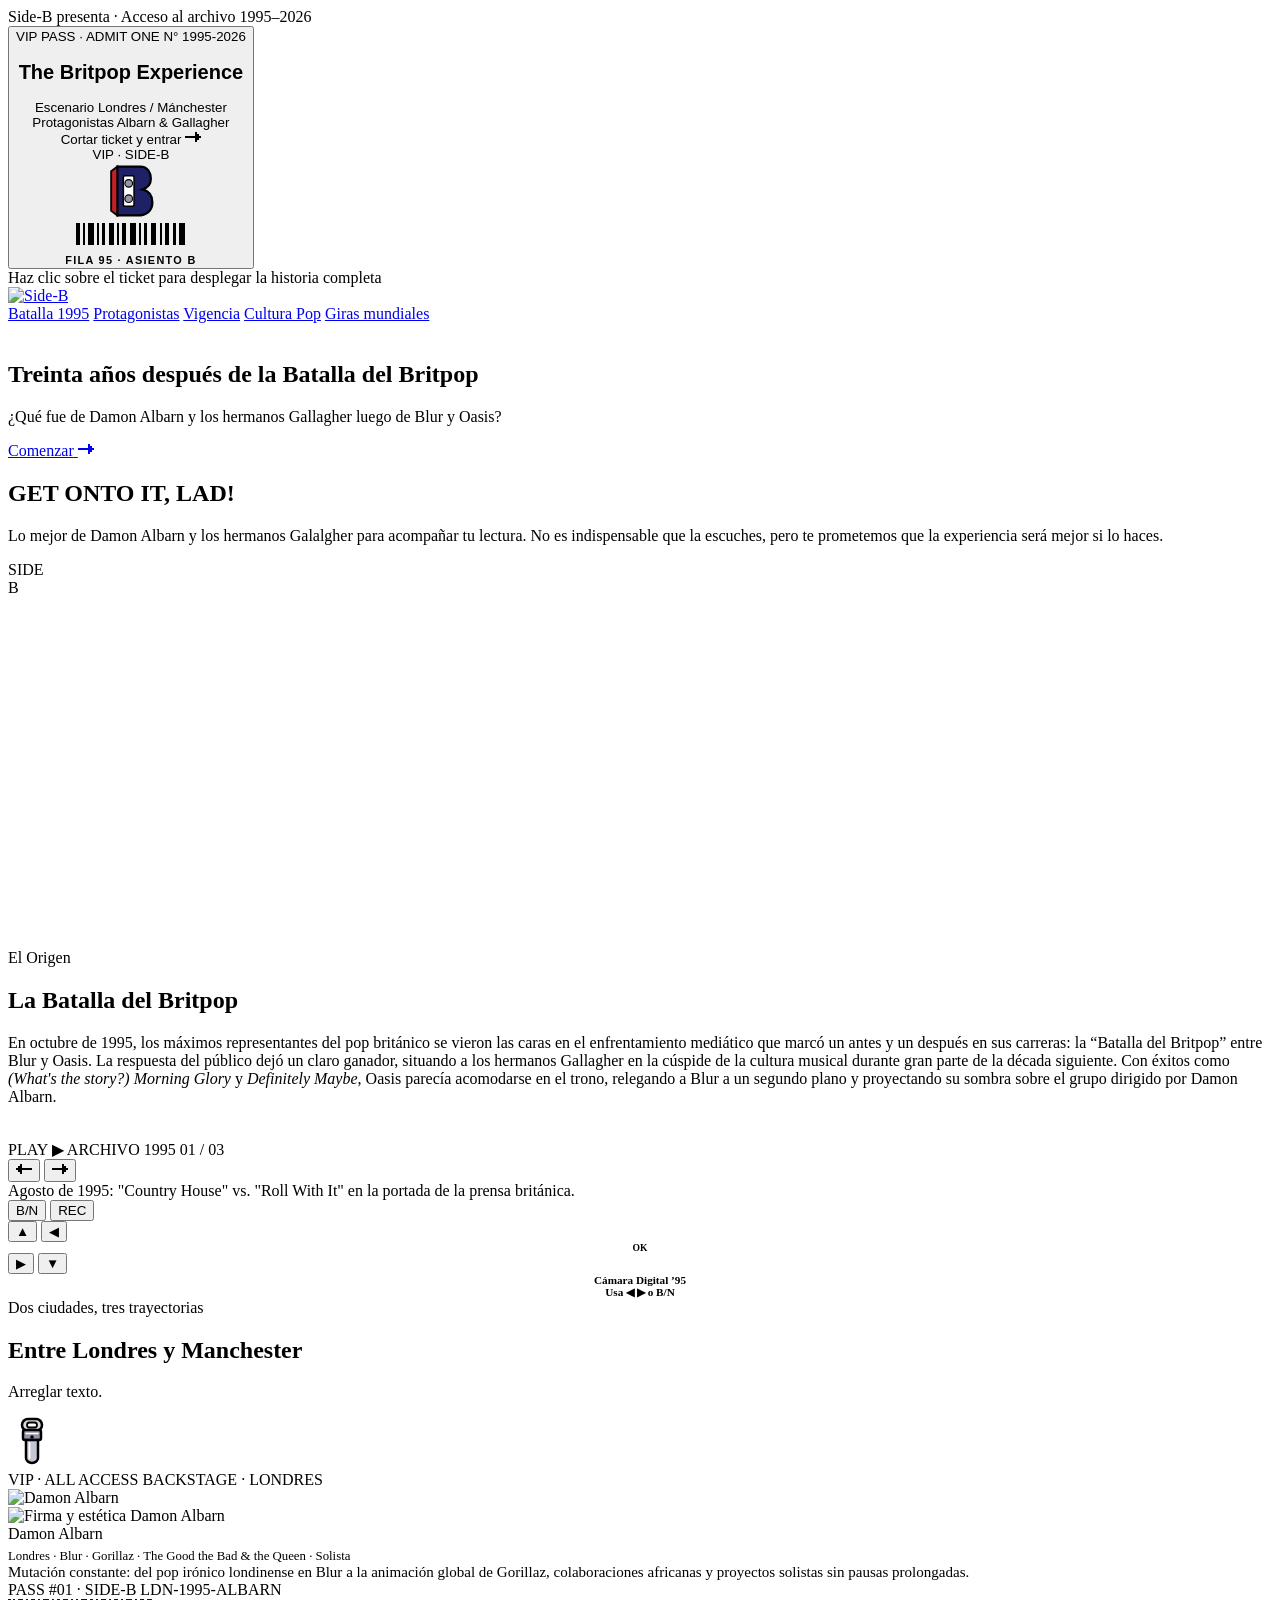
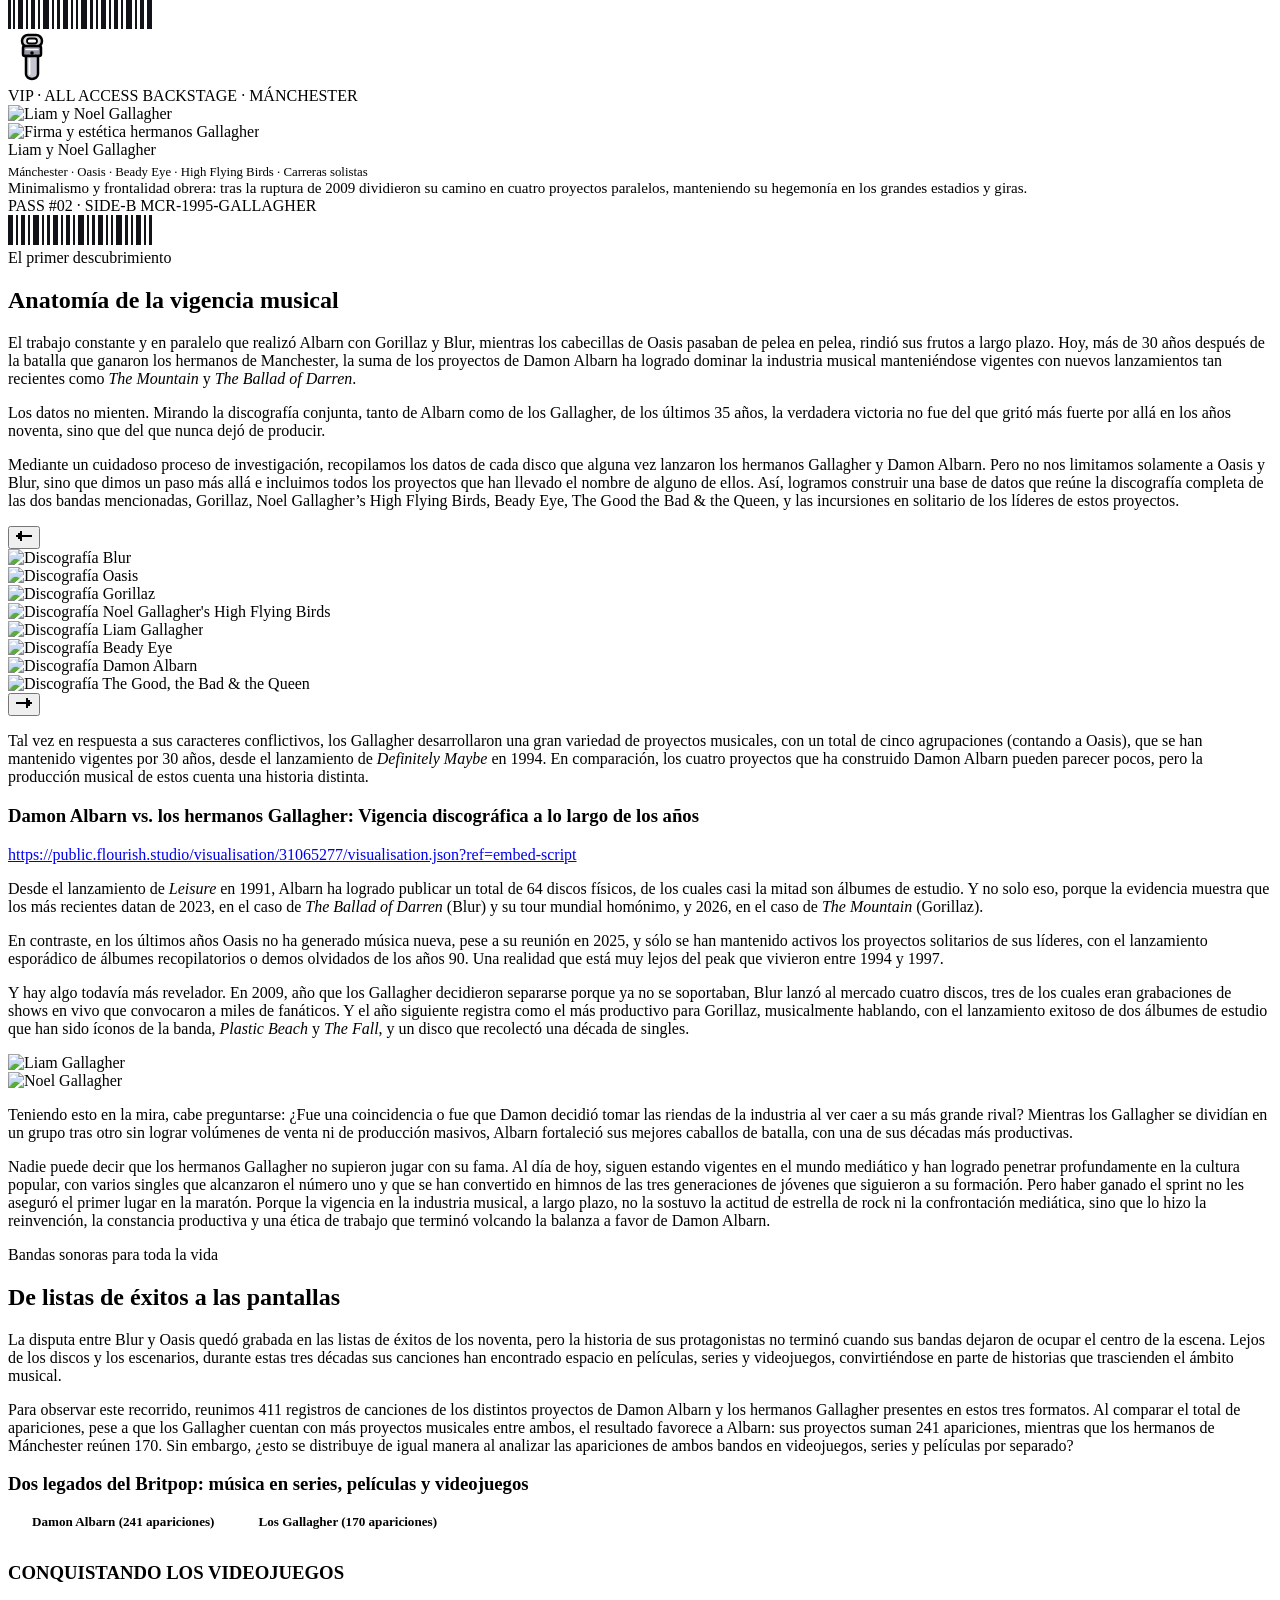
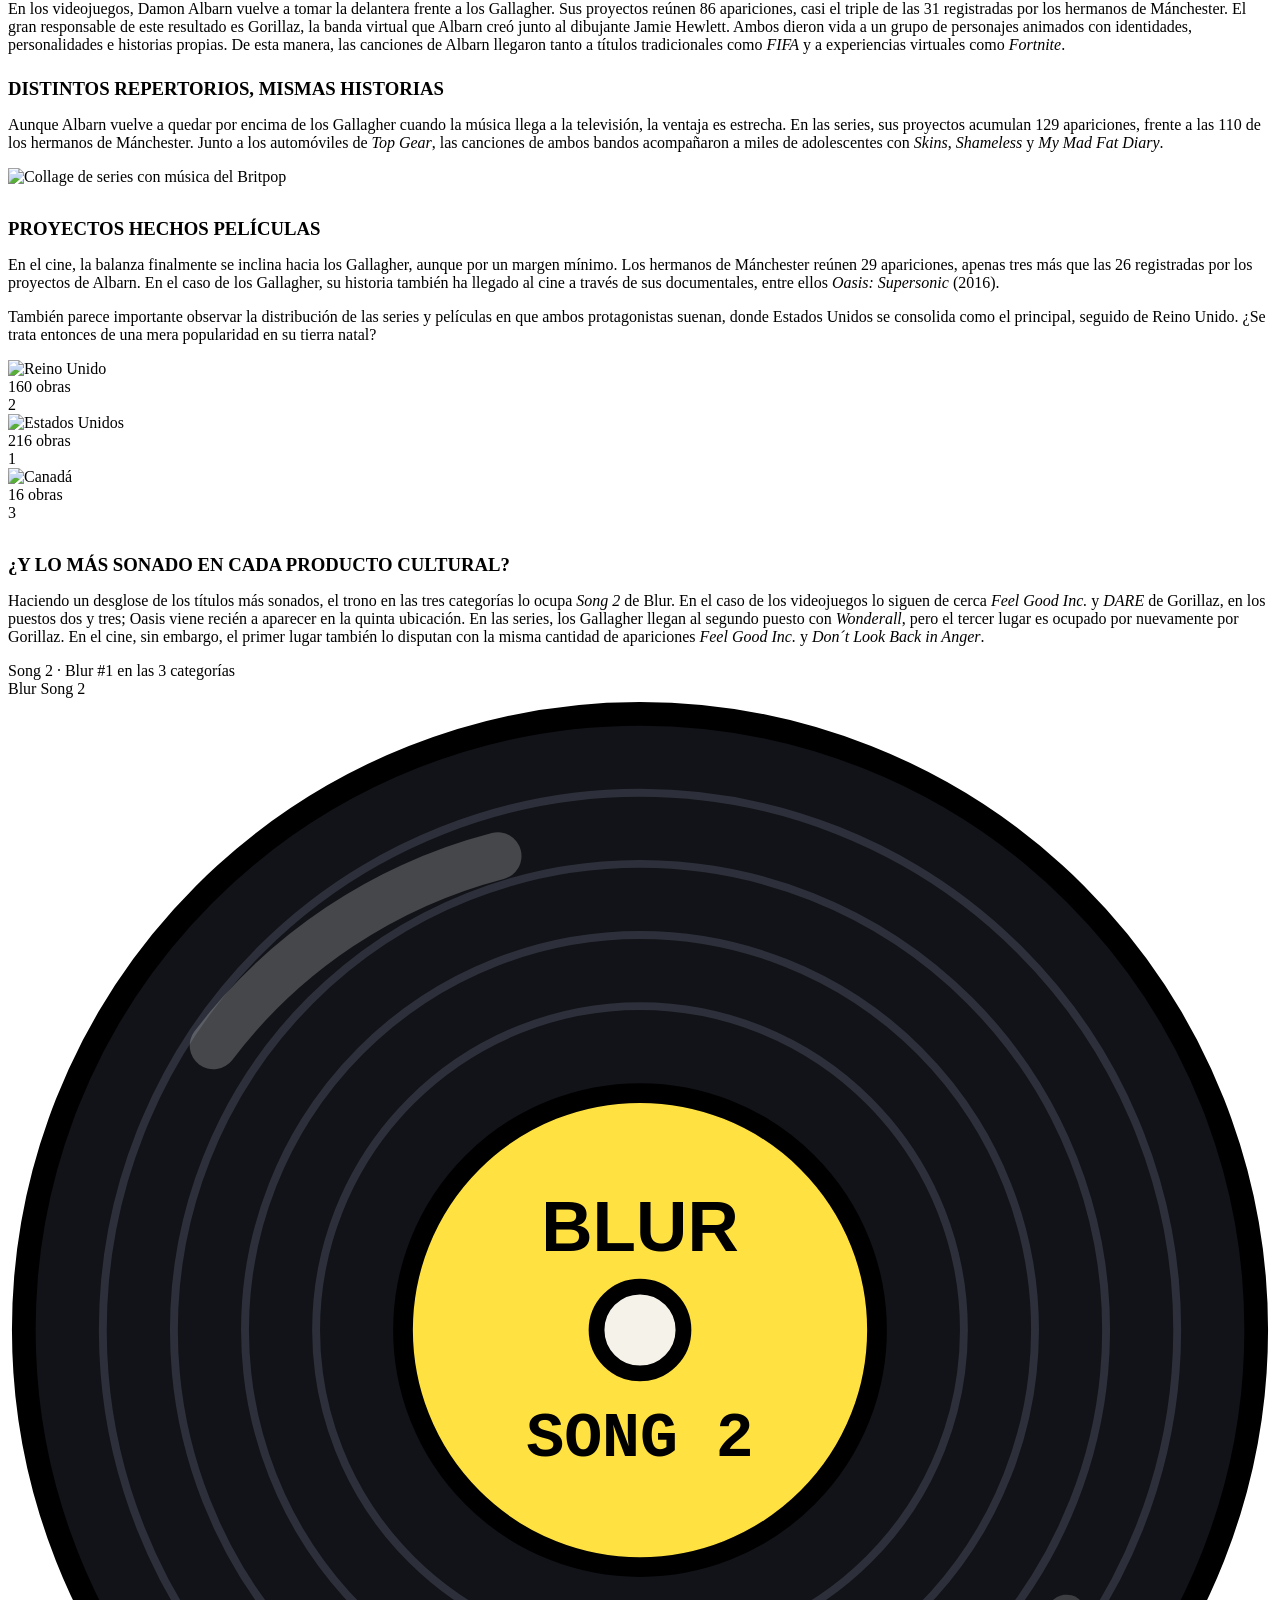
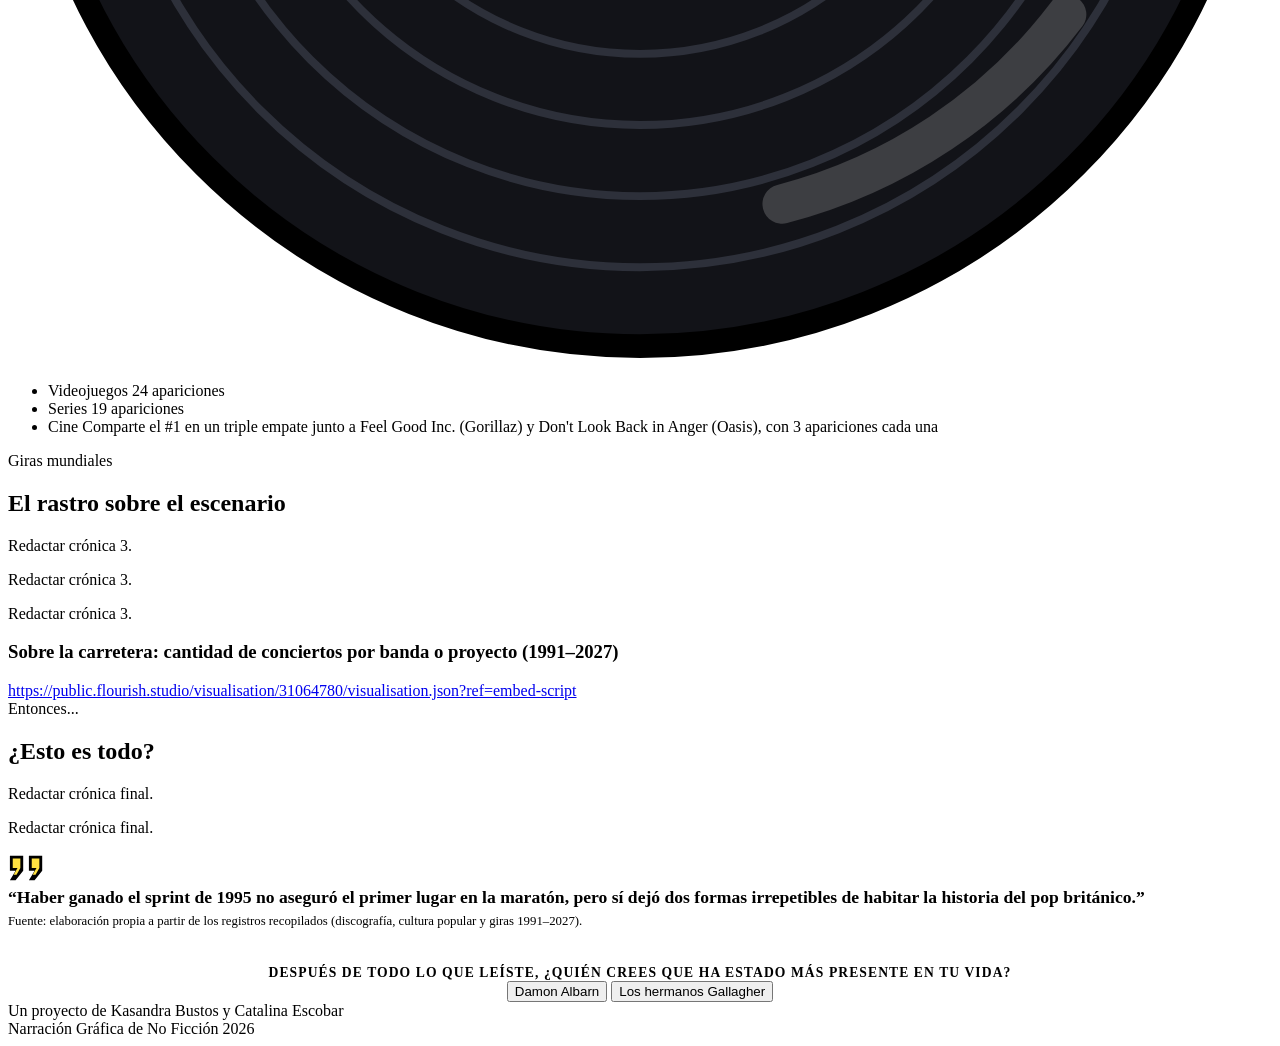
==== commit c85bbcb2: "actualizar código HTML, JS y CSS en carpeta docs" ====
--- a/docs/index.html
+++ b/docs/index.html
@@ -13,6 +13,7 @@
   <link href="https://fonts.googleapis.com/css2?family=Courier+Prime:ital,wght@0,400;0,700;1,400&family=Montserrat:wght@700;800;900&display=swap" rel="stylesheet" />
 
 </head>
+
 <body class="is-ticket-locked">
 
   <!-- BIENVENIDA: TICKET DE CONCIERTO VIP -->
@@ -87,15 +88,8 @@
   <!-- 1. TOP BAR (WIREFRAME: LOGO SIDE-B + 4 NAV BUTTONS) -->
   <header class="site-header">
     <div class="container header-inner">
-      <a href="#portada" class="brand-mark" aria-label="Logo Side-B">
-        <svg width="26" height="32" viewBox="0 0 60 76" fill="none" aria-hidden="true">
-          <path d="M12 6 L42 6 C52 6 56 14 56 22 C56 29 51 34 45 36 C53 38 58 44 58 53 C58 64 50 70 39 70 L12 70 Z" fill="#1E2165" stroke="#000000" stroke-width="3"/>
-          <path d="M4 12 L12 6 L12 70 L4 64 Z" fill="#FFE241" stroke="#000000" stroke-width="2.5"/>
-          <rect x="20" y="18" width="14" height="40" rx="2" fill="#FFFFFF" stroke="#000000" stroke-width="2"/>
-          <circle cx="27" cy="28" r="5" fill="#9496A5" stroke="#000000" stroke-width="1.5"/>
-          <circle cx="27" cy="48" r="5" fill="#9496A5" stroke="#000000" stroke-width="1.5"/>
-        </svg>
-        <span class="brand-word">side-b</span>
+      <a href="#portada" class="brand-mark" aria-label="Side-B — Inicio">
+        <img src="visualizaciones/análisis_visualizaciones/imágenes/logo_real.png" alt="Side-B" class="brand-logo-img" />
       </a>
 
       <nav class="top-nav" aria-label="Navegación principal">
@@ -103,11 +97,8 @@
         <a href="#tres-caminos">Protagonistas</a>
         <a href="#vigencia-musical">Vigencia</a>
         <a href="#cultura-popular">Cultura Pop</a>
+        <a href="#tercera-base" class="nav-link--tours">Giras mundiales</a>
       </nav>
-
-      <a href="#tercera-base" class="header-cta">
-        <span>Giras 1991–2027</span>
-      </a>
     </div>
     <div class="progress-track" aria-hidden="true">
       <div class="progress-fill" id="readProgress"></div>
@@ -130,9 +121,6 @@
 
       <div class="container">
         <div class="hero-center-box">
-          <div class="hero-kicker">
-            LONDRES · MÁNCHESTER · ARCHIVO SONORO 1995–2026
-          </div>
 
           <h1 class="hero-title">
             Treinta años después de la Batalla del Britpop
@@ -151,117 +139,42 @@
             </a>
           </div>
         </div>
-
-        <div class="hero-pop-strip">
-          <div class="city-banner-card city-banner-card--london">
+      </div>
+    </section>
+
+    <!-- 3. BANDA SONORA SIDE-B: PLAYLIST DE SPOTIFY -->
+    <section id="reproductor" class="player-band" aria-label="Banda sonora opcional de Side-B">
+      <div class="container">
+        <div class="cassette-player spotify-player">
+          <div class="spotify-player-heading">
             <div>
-              <div class="city-banner-title">Londres · Damon Albarn</div>
-              <div style="font-size:0.78rem;">Explosividad creativa · Pop Art · 64 discos · 241 pantallas</div>
-            </div>
-            <!-- London Underground Roundel -->
-            <svg width="34" height="28" viewBox="0 0 24 20" fill="none" aria-hidden="true">
-              <circle cx="12" cy="10" r="7" stroke="#C02126" stroke-width="3.5"/>
-              <rect x="2" y="8.5" width="20" height="3" fill="#1E2165"/>
-            </svg>
-          </div>
-
-          <div class="city-banner-card city-banner-card--manchester">
-            <div>
-              <div class="city-banner-title">Mánchester · Liam y Noel Gallagher</div>
-              <div style="font-size:0.78rem; color:rgba(255,255,255,0.9);">Minimalismo frontal · Estadios · 56 discos · 1.656 shows</div>
-            </div>
-            <!-- Manchester Worker Bee -->
-            <svg width="30" height="30" viewBox="0 0 24 24" fill="none" aria-hidden="true">
-              <ellipse cx="12" cy="13" rx="4" ry="6" fill="#FFE241"/>
-              <path d="M9 11h6M9 14h6" stroke="#000" stroke-width="1.5"/>
-              <ellipse cx="7" cy="9" rx="3.5" ry="2" transform="rotate(-25 7 9)" fill="#FFFFFF" opacity="0.9"/>
-              <ellipse cx="17" cy="9" rx="3.5" ry="2" transform="rotate(25 17 9)" fill="#FFFFFF" opacity="0.9"/>
-            </svg>
-          </div>
-        </div>
-
-        <div class="hero-portada-caption">
-          Imagen de portada · Collages de archivo Londres &amp; Mánchester
+              <h2 class="player-title">GET ONTO IT, LAD!</h2>
+              <p class="spotify-player-copy">Lo mejor de Damon Albarn y los hermanos Galalgher para acompañar tu lectura. No es indispensable que la escuches, pero te prometemos que la experiencia será mejor si lo haces.</p>
+            </div>
+            <div class="spotify-stamp" aria-hidden="true">SIDE<br/>B</div>
+          </div>
+          <div class="spotify-embed-wrap">
+            <iframe
+              title="Playlist SIDE-B MIX: Blur y Oasis en Spotify"
+              style="border-radius: 8px; display: block;"
+              src="https://open.spotify.com/embed/playlist/1lvzxVtuB6zH9wjJcGwN0S?utm_source=generator&si=524277d45f754df1"
+              width="100%"
+              height="352"
+              frameborder="0"
+              allowfullscreen
+              allow="autoplay; clipboard-write; encrypted-media; fullscreen; picture-in-picture"
+              loading="lazy">
+            </iframe>
+          </div>
         </div>
       </div>
     </section>
 
-    <!-- 3. REPRODUCTOR DE MÚSICA (WIREFRAME + ICONOS LIBRO DE IDENTIDAD P.7) -->
-    <section id="reproductor" class="player-band" aria-label="Reproductor de música">
-      <div class="container">
-        <div class="cassette-player" id="cassettePlayer">
-          <div class="player-top">
-            <div class="player-brand">
-              <!-- Cassette-B con carretes giratorios -->
-              <svg width="46" height="58" viewBox="0 0 60 76" fill="none" aria-hidden="true">
-                <path d="M12 6 L42 6 C52 6 56 14 56 22 C56 29 51 34 45 36 C53 38 58 44 58 53 C58 64 50 70 39 70 L12 70 Z" fill="#1E2165" stroke="#000000" stroke-width="3"/>
-                <path d="M4 12 L12 6 L12 70 L4 64 Z" fill="#FFE241" stroke="#000000" stroke-width="2.5"/>
-                <rect x="20" y="18" width="14" height="40" rx="2" fill="#FFFFFF" stroke="#000000" stroke-width="2"/>
-                <g class="reel-spin" style="transform-origin:27px 28px;">
-                  <circle cx="27" cy="28" r="5" fill="#9496A5" stroke="#000000" stroke-width="1.5"/>
-                  <line x1="27" y1="23" x2="27" y2="33" stroke="#000" stroke-width="1.5"/>
-                </g>
-                <g class="reel-spin" style="transform-origin:27px 48px;">
-                  <circle cx="27" cy="48" r="5" fill="#9496A5" stroke="#000000" stroke-width="1.5"/>
-                  <line x1="22" y1="48" x2="32" y2="48" stroke="#000" stroke-width="1.5"/>
-                </g>
-              </svg>
-              <div class="player-track-info">
-                <div class="player-kicker" id="playerSideLabel">Reproductor Side-B · Pista 1 (Londres)</div>
-                <div class="player-title" id="playerTrackTitle">1995 — Britpop Synth Groove (Blur / Gorillaz)</div>
-              </div>
-            </div>
-
-            <!-- Botones estilo teclado telefónico del Libro de Identidad (P.7) -->
-            <div class="keypad-group" role="group" aria-label="Selector de pistas">
-              <button type="button" class="keypad-btn is-active" data-track="0" aria-label="Pista 1: Londres 1995">
-                <span>1</span>
-                <small>LDN</small>
-              </button>
-              <button type="button" class="keypad-btn" data-track="1" aria-label="Pista 2: Mánchester">
-                <span>2</span>
-                <small>ABC</small>
-              </button>
-              <button type="button" class="keypad-btn" data-track="2" aria-label="Pista 3: Gorillaz Beat">
-                <span>3</span>
-                <small>DEF</small>
-              </button>
-            </div>
-          </div>
-
-          <div class="player-controls">
-            <!-- Pixel Play/Pause -->
-            <button type="button" class="pixel-ctrl-btn" id="playToggleBtn" aria-label="Reproducir o pausar audio">
-              <svg id="playIcon" width="18" height="18" viewBox="0 0 16 16" fill="currentColor" aria-hidden="true">
-                <path d="M3 2h2v2h2v2h2v2H7v2H5v2H3V2zm6 4h2v4H9V6zm2 1h2v2h-2V7z"/>
-              </svg>
-            </button>
-
-            <!-- Pixel Speaker -->
-            <button type="button" class="pixel-ctrl-btn" id="muteToggleBtn" style="background:var(--grey);" aria-label="Silenciar audio">
-              <svg width="18" height="18" viewBox="0 0 16 16" fill="currentColor" aria-hidden="true">
-                <path d="M2 6h3l4-3v10L5 10H2V6zm9-1h1v6h-1V5zm2-2h1v10h-1V3z"/>
-              </svg>
-            </button>
-
-            <!-- Pixel LOADING... Progress Bar -->
-            <div class="pixel-loading-wrap">
-              <div class="pixel-loading-label">
-                <span id="playerStatusText">PAUSADO · PRESIONA PLAY</span>
-                <span class="tabular" id="playerTimer">00:00</span>
-              </div>
-              <div class="pixel-bar-frame" id="pixelBarFrame" aria-hidden="true"></div>
-            </div>
-          </div>
-        </div>
-      </div>
-    </section>
-
     <!-- 4. SECCIÓN 1: LA BATALLA DEL BRITPOP + CÁMARA DIGITAL -->
-    <section id="batalla-britpop" class="wf-section wf-section--paper">
+    <section id="batalla-britpop" class="wf-section wf-section--yellow">
       <div class="container">
         <div class="wf-heading-box">
-          <span class="wf-kicker">01 · Agosto – Octubre 1995</span><br/>
+          <span class="wf-kicker">El Origen</span><br/>
           <h2 class="wf-title">La Batalla del Britpop</h2>
         </div>
 
@@ -323,130 +236,143 @@
     <section id="tres-caminos" class="wf-section wf-section--white">
       <div class="container">
         <div class="wf-heading-box">
-          <span class="wf-kicker">02 · Dos ciudades, tres trayectorias</span><br/>
-          <h2 class="wf-title">Tres nombres, tres caminos distintos</h2>
-        </div>
-
-        <div class="reading-col">
-          <p>Sin embargo, los roces constantes entre las personalidades de Liam y Noel auguraban un quiebre, y entre períodos de distanciamiento y reuniones para seguir componiendo música, finalmente los Gallagher separaron sus caminos luego de una fuerte pelea en el 2009. Durante ese tiempo, Albarn no se había dejado estar, y en 2001 había dado a conocer uno de los proyectos musicales más importantes del nuevo siglo: la banda virtual Gorillaz.</p>
+          <span class="wf-kicker">Dos ciudades, tres trayectorias</span><br/>
+          <h2 class="wf-title">Entre Londres y Manchester</h2>
+        </div>
+
+        <div class="reading-col">
+          <p>Arreglar texto.</p>
         </div>
 
         <div class="profiles-grid">
-          <!-- Left Card: Damon Albarn (1 circular portrait) -->
+          <!-- Tarjeta Izquierda: Damon Albarn (Credencial VIP) -->
           <article class="profile-card profile-card--albarn">
-            <div class="avatars-row">
-              <div class="avatar-circle" aria-hidden="true">
-                <!-- Pop-Art Damon Albarn SVG Portrait (Libro de Identidad P.1 & P.8) -->
-                <svg viewBox="0 0 120 120" width="110" height="110">
-                  <rect width="120" height="120" fill="#FFE241"/>
-                  <circle cx="92" cy="24" r="14" fill="#C02126" opacity="0.35"/>
-                  <path d="M22 120 C26 88 42 80 60 80 C78 80 94 88 98 120 Z" fill="#1E2165"/>
-                  <rect x="52" y="68" width="16" height="18" fill="#E89E6B"/>
-                  <ellipse cx="60" cy="52" rx="22" ry="26" fill="#F2B880" stroke="#000" stroke-width="2.5"/>
-                  <!-- 90s Britpop fringe hair -->
-                  <path d="M36 48 C36 24 84 22 84 48 C78 36 68 35 60 40 C52 35 42 36 36 48 Z" fill="#1E2165" stroke="#000" stroke-width="2"/>
-                  <circle cx="51" cy="52" r="2.8" fill="#000"/>
-                  <circle cx="69" cy="52" r="2.8" fill="#000"/>
-                  <path d="M53 66 Q60 70 67 66" stroke="#000" stroke-width="2.2" fill="none"/>
+            <div class="vip-pass-clip" aria-hidden="true">
+              <svg width="48" height="50" viewBox="0 0 48 50" fill="none">
+                <rect x="14" y="2" width="20" height="12" rx="6" fill="#D9DCE5" stroke="#000000" stroke-width="2.5"/>
+                <rect x="19" y="5.5" width="10" height="5" rx="2.5" fill="#FFFFFF" stroke="#000000" stroke-width="1.8"/>
+                <rect x="15" y="13" width="18" height="10" rx="2" fill="#9496A5" stroke="#000000" stroke-width="2.5"/>
+                <line x1="18" y1="16.5" x2="30" y2="16.5" stroke="#FFFFFF" stroke-width="1.5" stroke-linecap="round"/>
+                <circle cx="24" cy="20" r="1.8" fill="#000000"/>
+                <path d="M18 23H30V41C30 43.8 27.3 46 24 46C20.7 46 18 43.8 18 41V23Z" fill="#C4C7D2" stroke="#000000" stroke-width="2.5"/>
+                <line x1="21.5" y1="26" x2="21.5" y2="41" stroke="#FFFFFF" stroke-width="1.8" stroke-linecap="round"/>
+              </svg>
+            </div>
+            <div class="vip-pass-header">
+              <div class="vip-pass-slot" aria-hidden="true"></div>
+              <div class="vip-pass-header-row">
+                <span class="vip-pass-badge">VIP · ALL ACCESS</span>
+                <span class="vip-pass-meta tabular">BACKSTAGE · LONDRES</span>
+              </div>
+            </div>
+            <div class="vip-pass-body">
+              <div class="avatars-row">
+                <div class="avatar-circle" aria-hidden="true">
+                  <img src="visualizaciones/análisis_visualizaciones/imágenes/albarn1.jpeg" alt="Damon Albarn">
+                </div>
+                <!-- NUEVO DIV PARA IMAGEN AL LADO DEL CÍRCULO -->
+                <div class="avatar-side-box">
+                  <img src="visualizaciones/análisis_visualizaciones/imágenes/firmaalbarn1.jpeg" alt="Firma y estética Damon Albarn">
+                </div>
+                <div>
+                  <div class="profile-name-bar profile-name-bar--albarn">Damon Albarn</div>
+                  <div style="font-size:0.8rem; color:var(--ink-muted); margin-top:6px;">
+                    Londres · Blur · Gorillaz · The Good the Bad &amp; the Queen · Solista
+                  </div>
+                </div>
+              </div>
+              <p style="margin:0; font-size:0.94rem;">
+                Mutación constante: del pop irónico londinense en Blur a la animación global de Gorillaz, colaboraciones africanas y proyectos solistas sin pausas prolongadas.
+              </p>
+            </div>
+            <div class="vip-pass-footer">
+              <div class="vip-pass-serial">
+                <span class="vip-pass-folio tabular">PASS #01 · SIDE-B</span>
+                <span class="vip-pass-code tabular">LDN-1995-ALBARN</span>
+              </div>
+              <div class="vip-pass-barcode" aria-hidden="true">
+                <svg width="144" height="30" viewBox="0 0 144 30" fill="#121318">
+                  <rect x="0" y="0" width="3" height="30"/><rect x="5" y="0" width="2" height="30"/><rect x="10" y="0" width="5" height="30"/>
+                  <rect x="18" y="0" width="2" height="30"/><rect x="23" y="0" width="4" height="30"/><rect x="30" y="0" width="2" height="30"/>
+                  <rect x="35" y="0" width="6" height="30"/><rect x="44" y="0" width="2" height="30"/><rect x="49" y="0" width="3" height="30"/>
+                  <rect x="55" y="0" width="5" height="30"/><rect x="63" y="0" width="2" height="30"/><rect x="68" y="0" width="2" height="30"/>
+                  <rect x="73" y="0" width="6" height="30"/><rect x="82" y="0" width="3" height="30"/><rect x="88" y="0" width="2" height="30"/>
+                  <rect x="93" y="0" width="5" height="30"/><rect x="101" y="0" width="2" height="30"/><rect x="106" y="0" width="4" height="30"/>
+                  <rect x="113" y="0" width="2" height="30"/><rect x="118" y="0" width="6" height="30"/><rect x="127" y="0" width="2" height="30"/>
+                  <rect x="132" y="0" width="4" height="30"/><rect x="139" y="0" width="5" height="30"/>
                 </svg>
               </div>
-              <div>
-                <div class="profile-name-bar profile-name-bar--albarn">Damon Albarn</div>
-                <div style="font-size:0.8rem; color:var(--ink-muted); margin-top:6px;">
-                  Londres · Blur · Gorillaz · The Good the Bad &amp; the Queen · Solista
+            </div>
+          </article>
+
+          <!-- Tarjeta Derecha: Liam y Noel Gallagher (Credencial VIP) -->
+          <article class="profile-card profile-card--gallagher">
+            <div class="vip-pass-clip" aria-hidden="true">
+              <svg width="48" height="50" viewBox="0 0 48 50" fill="none">
+                <rect x="14" y="2" width="20" height="12" rx="6" fill="#D9DCE5" stroke="#000000" stroke-width="2.5"/>
+                <rect x="19" y="5.5" width="10" height="5" rx="2.5" fill="#FFFFFF" stroke="#000000" stroke-width="1.8"/>
+                <rect x="15" y="13" width="18" height="10" rx="2" fill="#9496A5" stroke="#000000" stroke-width="2.5"/>
+                <line x1="18" y1="16.5" x2="30" y2="16.5" stroke="#FFFFFF" stroke-width="1.5" stroke-linecap="round"/>
+                <circle cx="24" cy="20" r="1.8" fill="#000000"/>
+                <path d="M18 23H30V41C30 43.8 27.3 46 24 46C20.7 46 18 43.8 18 41V23Z" fill="#C4C7D2" stroke="#000000" stroke-width="2.5"/>
+                <line x1="21.5" y1="26" x2="21.5" y2="41" stroke="#FFFFFF" stroke-width="1.8" stroke-linecap="round"/>
+              </svg>
+            </div>
+            <div class="vip-pass-header">
+              <div class="vip-pass-slot" aria-hidden="true"></div>
+              <div class="vip-pass-header-row">
+                <span class="vip-pass-badge">VIP · ALL ACCESS</span>
+                <span class="vip-pass-meta tabular">BACKSTAGE · MÁNCHESTER</span>
+              </div>
+            </div>
+            <div class="vip-pass-body">
+              <div class="avatars-row">
+                <div class="avatar-circle avatar-circle--navy" aria-hidden="true">
+                  <img src="visualizaciones/análisis_visualizaciones/imágenes/gallagher1.jpeg" alt="Liam y Noel Gallagher">
                 </div>
-              </div>
-            </div>
-
-            <p style="margin:0; font-size:0.94rem;">
-              Mutación constante: del pop irónico londinense en Blur a la animación global de Gorillaz, colaboraciones africanas y proyectos solistas sin pausas prolongadas.
-            </p>
-
-            <div class="profile-metrics tabular">
-              <div>
-                <span class="profile-metric-val">64</span>
-                <span>Discos físicos</span>
-              </div>
-              <div>
-                <span class="profile-metric-val">241</span>
-                <span>Pantallas / juegos</span>
-              </div>
-              <div>
-                <span class="profile-metric-val">918</span>
-                <span>Conciertos</span>
+                <!-- NUEVO DIV PARA IMAGEN AL LADO DEL CÍRCULO -->
+                <div class="avatar-side-box">
+                  <img src="visualizaciones/análisis_visualizaciones/imágenes/firmagallagher1.jpeg" alt="Firma y estética hermanos Gallagher">
+                </div>
+                <div>
+                  <div class="profile-name-bar profile-name-bar--gallagher">Liam y Noel Gallagher</div>
+                  <div style="font-size:0.8rem; color:var(--ink-muted); margin-top:6px;">
+                    Mánchester · Oasis · Beady Eye · High Flying Birds · Carreras solistas
+                  </div>
+                </div>
+              </div>
+              <p style="margin:0; font-size:0.94rem;">
+                Minimalismo y frontalidad obrera: tras la ruptura de 2009 dividieron su camino en cuatro proyectos paralelos, manteniendo su hegemonía en los grandes estadios y giras.
+              </p>
+            </div>
+            <div class="vip-pass-footer">
+              <div class="vip-pass-serial">
+                <span class="vip-pass-folio tabular">PASS #02 · SIDE-B</span>
+                <span class="vip-pass-code tabular">MCR-1995-GALLAGHER</span>
+              </div>
+              <div class="vip-pass-barcode" aria-hidden="true">
+                <svg width="144" height="30" viewBox="0 0 144 30" fill="#121318">
+                  <rect x="0" y="0" width="5" height="30"/><rect x="8" y="0" width="2" height="30"/><rect x="13" y="0" width="4" height="30"/>
+                  <rect x="20" y="0" width="2" height="30"/><rect x="25" y="0" width="6" height="30"/><rect x="34" y="0" width="2" height="30"/>
+                  <rect x="39" y="0" width="3" height="30"/><rect x="45" y="0" width="5" height="30"/><rect x="53" y="0" width="2" height="30"/>
+                  <rect x="58" y="0" width="4" height="30"/><rect x="65" y="0" width="2" height="30"/><rect x="70" y="0" width="6" height="30"/>
+                  <rect x="79" y="0" width="2" height="30"/><rect x="84" y="0" width="3" height="30"/><rect x="90" y="0" width="5" height="30"/>
+                  <rect x="98" y="0" width="2" height="30"/><rect x="103" y="0" width="2" height="30"/><rect x="108" y="0" width="6" height="30"/>
+                  <rect x="117" y="0" width="3" height="30"/><rect x="123" y="0" width="2" height="30"/><rect x="128" y="0" width="5" height="30"/>
+                  <rect x="136" y="0" width="2" height="30"/><rect x="141" y="0" width="3" height="30"/>
+                </svg>
               </div>
             </div>
           </article>
-
-          <!-- Right Card: Liam y Noel Gallagher (2 circular portraits) -->
-          <article class="profile-card profile-card--gallagher">
-            <div class="avatars-row">
-              <div class="avatar-circle avatar-circle--navy" aria-hidden="true">
-                <!-- Liam Gallagher Minimalist Portrait -->
-                <svg viewBox="0 0 120 120" width="110" height="110">
-                  <rect width="120" height="120" fill="#1E2165"/>
-                  <path d="M20 120 C24 86 42 80 60 80 C78 80 96 86 100 120 Z" fill="#9496A5" stroke="#000" stroke-width="2"/>
-                  <ellipse cx="60" cy="54" rx="21" ry="25" fill="#F5F2EA" stroke="#000" stroke-width="2.5"/>
-                  <path d="M38 48 C38 24 82 24 82 48 L75 40 L45 40 Z" fill="#000"/>
-                  <!-- Sunglasses -->
-                  <rect x="43" y="47" width="14" height="9" rx="2" fill="#000"/>
-                  <rect x="63" y="47" width="14" height="9" rx="2" fill="#000"/>
-                  <line x1="57" y1="51" x2="63" y2="51" stroke="#000" stroke-width="2"/>
-                  <line x1="53" y1="67" x2="67" y2="67" stroke="#000" stroke-width="2.2"/>
-                </svg>
-              </div>
-
-              <div class="avatar-circle avatar-circle--red" aria-hidden="true">
-                <!-- Noel Gallagher Minimalist Portrait -->
-                <svg viewBox="0 0 120 120" width="110" height="110">
-                  <rect width="120" height="120" fill="#C02126"/>
-                  <path d="M20 120 C24 86 42 80 60 80 C78 80 96 86 100 120 Z" fill="#1E2165" stroke="#000" stroke-width="2"/>
-                  <ellipse cx="60" cy="54" rx="21" ry="25" fill="#F5F2EA" stroke="#000" stroke-width="2.5"/>
-                  <path d="M38 47 C40 24 80 24 82 47 C72 39 48 39 38 47 Z" fill="#121318"/>
-                  <line x1="46" y1="47" x2="56" y2="49" stroke="#000" stroke-width="3"/>
-                  <line x1="64" y1="49" x2="74" y2="47" stroke="#000" stroke-width="3"/>
-                  <circle cx="51" cy="53" r="2.5" fill="#000"/>
-                  <circle cx="69" cy="53" r="2.5" fill="#000"/>
-                  <line x1="54" y1="67" x2="66" y2="67" stroke="#000" stroke-width="2"/>
-                </svg>
-              </div>
-
-              <div>
-                <div class="profile-name-bar profile-name-bar--gallagher">Liam y Noel Gallagher</div>
-                <div style="font-size:0.8rem; color:var(--ink-muted); margin-top:6px;">
-                  Mánchester · Oasis · Beady Eye · High Flying Birds · Liam Solo
-                </div>
-              </div>
-            </div>
-
-            <p style="margin:0; font-size:0.94rem;">
-              Minimalismo y frontalidad obrera: tras la ruptura de 2009 dividieron su camino en cuatro proyectos paralelos, manteniendo su hegemonía en los grandes estadios y giras.
-            </p>
-
-            <div class="profile-metrics tabular">
-              <div>
-                <span class="profile-metric-val">56</span>
-                <span>Discos físicos</span>
-              </div>
-              <div>
-                <span class="profile-metric-val">170</span>
-                <span>Pantallas / juegos</span>
-              </div>
-              <div>
-                <span class="profile-metric-val">1.656</span>
-                <span>Conciertos</span>
-              </div>
-            </div>
-          </article>
         </div>
       </div>
     </section>
 
     <!-- 6. SECCIÓN 3: ANATOMÍA DE LA VIGENCIA MUSICAL (CRÓNICA 1 + CARRUSEL + GRÁFICO 1) -->
-    <section id="vigencia-musical" class="wf-section wf-section--paper">
+    <section id="vigencia-musical" class="wf-section wf-section--red">
       <div class="container">
         <div class="wf-heading-box">
-          <span class="wf-kicker">03 · Crónica primera base de datos</span><br/>
+          <span class="wf-kicker">El primer descubrimiento</span><br/>
           <h2 class="wf-title">Anatomía de la vigencia musical</h2>
         </div>
 
@@ -458,43 +384,49 @@
           <p>Mediante un cuidadoso proceso de investigación, recopilamos los datos de cada disco que alguna vez lanzaron los hermanos Gallagher y Damon Albarn. Pero no nos limitamos solamente a Oasis y Blur, sino que dimos un paso más allá e incluimos todos los proyectos que han llevado el nombre de alguno de ellos. Así, logramos construir una base de datos que reúne la discografía completa de las dos bandas mencionadas, Gorillaz, Noel Gallagher’s High Flying Birds, Beady Eye, The Good the Bad &amp; the Queen, y las incursiones en solitario de los líderes de estos proyectos.</p>
         </div>
 
-        <!-- Carrusel de imágenes para crónica 1 (Wireframe full-width carousel) -->
-        <div class="wide-carousel" role="region" aria-label="Carrusel de hitos discográficos">
-          <button type="button" class="wide-arrow wide-arrow--prev" id="c1Prev" aria-label="Hito anterior">
-            <svg width="16" height="14" viewBox="0 0 16 14" fill="currentColor" aria-hidden="true"><path d="M16 6H6V2H4v2H2v2H0v2h2v2h2v2h2V8h10V6z"/></svg>
+        <!-- Carrusel horizontal de 8 imágenes para crónica 1 -->
+        <div class="wide-carousel" role="region" aria-label="Carrusel de imágenes">
+          <button type="button" class="wide-arrow wide-arrow--prev" id="c1Prev" aria-label="Anterior">
+            <svg width="16" height="14" viewBox="0 0 16 14" fill="currentColor" aria-hidden="true">
+              <path d="M16 6H6V2H4v2H2v2H0v2h2v2h2v2h2V8h10V6z"/>
+            </svg>
           </button>
-          <button type="button" class="wide-arrow wide-arrow--next" id="c1Next" aria-label="Siguiente hito">
-            <svg width="16" height="14" viewBox="0 0 16 14" fill="currentColor" aria-hidden="true"><path d="M0 6h10V2h2v2h2v2h2v2h-2v2h-2v2h-2V8H0V6z"/></svg>
+
+          <div class="wide-carousel-viewport">
+            <div class="wide-carousel-track" id="c1Track">
+              <div class="wide-carousel-slide"><img src="visualizaciones/análisis_visualizaciones/imágenes/carrusel_1.jpeg" alt="Discografía Blur"></div>
+              <div class="wide-carousel-slide"><img src="visualizaciones/análisis_visualizaciones/imágenes/carrusel_2.jpeg" alt="Discografía Oasis"></div>
+              <div class="wide-carousel-slide"><img src="visualizaciones/análisis_visualizaciones/imágenes/carrusel_3.jpeg" alt="Discografía Gorillaz"></div>
+              <div class="wide-carousel-slide"><img src="visualizaciones/análisis_visualizaciones/imágenes/carrusel_4.jpeg" alt="Discografía Noel Gallagher's High Flying Birds"></div>
+              <div class="wide-carousel-slide"><img src="visualizaciones/análisis_visualizaciones/imágenes/carrusel_5.jpeg" alt="Discografía Liam Gallagher"></div>
+              <div class="wide-carousel-slide"><img src="visualizaciones/análisis_visualizaciones/imágenes/carrusel_6.jpeg" alt="Discografía Beady Eye"></div>
+              <div class="wide-carousel-slide"><img src="visualizaciones/análisis_visualizaciones/imágenes/carrusel_7.jpeg" alt="Discografía Damon Albarn"></div>
+              <div class="wide-carousel-slide"><img src="visualizaciones/análisis_visualizaciones/imágenes/carrusel_8.jpeg" alt="Discografía The Good, the Bad & the Queen"></div>
+            </div>
+          </div>
+
+          <button type="button" class="wide-arrow wide-arrow--next" id="c1Next" aria-label="Siguiente">
+            <svg width="16" height="14" viewBox="0 0 16 14" fill="currentColor" aria-hidden="true">
+              <path d="M0 6h10V2h2v2h2v2h2v2h-2v2h-2v2h-2V8H0V6z"/>
+            </svg>
           </button>
-
-          <div class="wide-carousel-stage" id="c1Stage"></div>
         </div>
 
         <div class="reading-col">
           <p>Tal vez en respuesta a sus caracteres conflictivos, los Gallagher desarrollaron una gran variedad de proyectos musicales, con un total de cinco agrupaciones (contando a Oasis), que se han mantenido vigentes por 30 años, desde el lanzamiento de <em>Definitely Maybe</em> en 1994. En comparación, los cuatro proyectos que ha construido Damon Albarn pueden parecer pocos, pero la producción musical de estos cuenta una historia distinta.</p>
         </div>
 
-        <!-- Gráfico vigencia musical (carreramusical_vigencia_discografica.jpg adaptado) -->
+        <!-- Gráfico vigencia musical: Visualización en Flourish -->
         <div class="chart-plate" role="region" aria-label="Gráfico vigencia musical">
           <div class="chart-header">
             <div>
-              <div class="chart-kicker">Gráfico 01 · Vigencia discográfica (1991–2026)</div>
-              <h3 class="chart-title">Damon Albarn vs. los Gallagher: Vigencia discográfica a lo largo de los años</h3>
-            </div>
-            <div class="chart-controls" role="group" aria-label="Filtrar proyectos">
-              <button type="button" class="filter-tab is-active" data-side-filter="all">Todos (9 proyectos)</button>
-              <button type="button" class="filter-tab" data-side-filter="albarn">Albarn · Londres</button>
-              <button type="button" class="filter-tab" data-side-filter="gallagher">Gallagher · Mánchester</button>
+              <h3 class="chart-title">Damon Albarn vs. los hermanos Gallagher: Vigencia discográfica a lo largo de los años</h3>
             </div>
           </div>
 
           <div class="chart-body">
-            <div class="chart-svg-wrap" id="discChartContainer"></div>
-          </div>
-
-          <div class="chart-legend" id="discLegend" aria-label="Leyenda de bandas"></div>
-
-          <div class="chart-inspector" id="discInspector" aria-live="polite"></div>
+            <div class="flourish-embed flourish-chart" data-src="visualisation/31065277"><script src="https://public.flourish.studio/resources/embed.js"></script><noscript><img src="https://public.flourish.studio/visualisation/31065277/thumbnail" width="100%" alt="chart visualization" /></noscript></div><div class="flourish-fallback" data-for="visualisation/31065277"><a href="https://public.flourish.studio/visualisation/31065277/visualisation.json?ref=embed-script">https://public.flourish.studio/visualisation/31065277/visualisation.json?ref=embed-script</a></div>
+          </div>
         </div>
 
         <div class="reading-col">
@@ -504,6 +436,34 @@
 
           <p>Y hay algo todavía más revelador. En 2009, año que los Gallagher decidieron separarse porque ya no se soportaban, Blur lanzó al mercado cuatro discos, tres de los cuales eran grabaciones de shows en vivo que convocaron a miles de fanáticos. Y el año siguiente registra como el más productivo para Gorillaz, musicalmente hablando, con el lanzamiento exitoso de dos álbumes de estudio que han sido íconos de la banda, <em>Plastic Beach</em> y <em>The Fall</em>, y un disco que recolectó una década de singles.</p>
 
+        </div>
+
+        <!-- FOTO QUE SE RASGA EN DIAGONAL AL HACER SCROLL Y SE VUELVE A UNIR AL REGRESAR -->
+        <div class="ruptura-oasis" id="rupturaOasis" role="img" aria-label="Fotografía de Liam y Noel Gallagher rasgándose en diagonal para representar el quiebre de Oasis">
+          <div class="ruptura-marco-fondo" aria-hidden="true"></div>
+
+          <!-- Mitad izquierda (Liam) -->
+          <div class="fragmento-mitad fragmento-mitad--izq">
+            <div class="fragmento-papel fragmento-papel--izq" aria-hidden="true"></div>
+            <img
+              src="visualizaciones/análisis_visualizaciones/imágenes/roto.jpeg"
+              class="fragmento-foto fragmento-foto--izq"
+              alt="Liam Gallagher"
+            >
+          </div>
+
+          <!-- Mitad derecha (Noel) -->
+          <div class="fragmento-mitad fragmento-mitad--der">
+            <div class="fragmento-papel fragmento-papel--der" aria-hidden="true"></div>
+            <img
+              src="visualizaciones/análisis_visualizaciones/imágenes/roto.jpeg"
+              class="fragmento-foto fragmento-foto--der"
+              alt="Noel Gallagher"
+            >
+          </div>
+        </div>
+
+        <div class="reading-col">
           <p>Teniendo esto en la mira, cabe preguntarse: ¿Fue una coincidencia o fue que Damon decidió tomar las riendas de la industria al ver caer a su más grande rival? Mientras los Gallagher se dividían en un grupo tras otro sin lograr volúmenes de venta ni de producción masivos, Albarn fortaleció sus mejores caballos de batalla, con una de sus décadas más productivas.</p>
 
           <p>Nadie puede decir que los hermanos Gallagher no supieron jugar con su fama. Al día de hoy, siguen estando vigentes en el mundo mediático y han logrado penetrar profundamente en la cultura popular, con varios singles que alcanzaron el número uno y que se han convertido en himnos de las tres generaciones de jóvenes que siguieron a su formación. Pero haber ganado el sprint no les aseguró el primer lugar en la maratón. Porque la vigencia en la industria musical, a largo plazo, no la sostuvo la actitud de estrella de rock ni la confrontación mediática, sino que lo hizo la reinvención, la constancia productiva y una ética de trabajo que terminó volcando la balanza a favor de Damon Albarn.</p>
@@ -515,26 +475,21 @@
     <section id="cultura-popular" class="wf-section wf-section--white">
       <div class="container">
         <div class="wf-heading-box">
-          <span class="wf-kicker">04 · Crónica segunda base de datos (411 apariciones)</span><br/>
+          <span class="wf-kicker">Bandas sonoras para toda la vida</span><br/>
           <h2 class="wf-title">De listas de éxitos a las pantallas</h2>
         </div>
 
         <div class="reading-col">
           <p>La disputa entre Blur y Oasis quedó grabada en las listas de éxitos de los noventa, pero la historia de sus protagonistas no terminó cuando sus bandas dejaron de ocupar el centro de la escena. Lejos de los discos y los escenarios, durante estas tres décadas sus canciones han encontrado espacio en películas, series y videojuegos, convirtiéndose en parte de historias que trascienden el ámbito musical.</p>
 
-          <p>Para observar este recorrido, reunimos 411 registros de canciones de los distintos proyectos de Damon Albarn y los hermanos Gallagher presentes en estos tres formatos. Al comparar el total de apariciones, pese a que los Gallagher cuentan con más proyectos musicales entre ambos, el resultado favorece a Albarn: sus proyectos suman 241 apariciones, mientras que los hermanos de Mánchester reúnen 170.</p>
-        </div>
-
-        <!-- Gráfico cultura popular 1 (grafico.jpg adaptado) -->
+          <p>Para observar este recorrido, reunimos 411 registros de canciones de los distintos proyectos de Damon Albarn y los hermanos Gallagher presentes en estos tres formatos. Al comparar el total de apariciones, pese a que los Gallagher cuentan con más proyectos musicales entre ambos, el resultado favorece a Albarn: sus proyectos suman 241 apariciones, mientras que los hermanos de Mánchester reúnen 170. Sin embargo, ¿esto se distribuye de igual manera al analizar las apariciones de ambos bandos en videojuegos, series y películas por separado? </p>
+        </div>
+
+        <!-- Gráfico cultura popular 1 (solo apariciones en unidades) -->
         <div class="chart-plate" role="region" aria-label="Gráfico cultura popular 1">
           <div class="chart-header">
             <div>
-              <div class="chart-kicker">Gráfico cultura popular 1 · Totales por formato</div>
               <h3 class="chart-title">Dos legados del Britpop: música en series, películas y videojuegos</h3>
-            </div>
-            <div class="chart-controls">
-              <button type="button" class="filter-tab is-active" data-pop-mode="count">Apariciones (411)</button>
-              <button type="button" class="filter-tab" data-pop-mode="percent">Porcentaje (%)</button>
             </div>
           </div>
           <div class="chart-body">
@@ -552,85 +507,159 @@
           </div>
         </div>
 
-        <!-- Wireframe: 3 botones centrales (Videojuegos | Series | Cine) -->
-        <div class="pop-cat-buttons" role="group" aria-label="Explorar formato de cultura popular">
-          <button type="button" class="key-btn key-btn--navy is-active" data-pop-cat-btn="Videojuego">Videojuegos</button>
-          <button type="button" class="key-btn key-btn--navy" data-pop-cat-btn="Serie">Series</button>
-          <button type="button" class="key-btn key-btn--navy" data-pop-cat-btn="Pelicula">Cine</button>
-        </div>
-
-        <!-- Gráfico cultura popular 2 (Desglose interactivo de canciones + crónica del formato seleccionado) -->
-        <div class="chart-plate" role="region" aria-label="Gráfico cultura popular 2: canciones líderes por formato">
-          <div class="chart-header">
-            <div>
-              <div class="chart-kicker" id="pop2Kicker">Gráfico cultura popular 2 · Videojuegos</div>
-              <h3 class="chart-title" id="pop2Title">Canciones más sincronizadas en Videojuegos (86 Albarn vs. 31 Gallagher)</h3>
-            </div>
-          </div>
-          <div class="chart-body" id="pop2Body"></div>
-        </div>
-
-        <!-- Textos completos de Videojuegos, Series y Cine -->
         <div class="reading-col" style="margin-top:32px;">
           <h3 style="font-family:var(--font-display); font-weight:900; text-transform:uppercase; color:var(--navy); margin-bottom:10px;">Conquistando los videojuegos</h3>
           <p>En los videojuegos, Damon Albarn vuelve a tomar la delantera frente a los Gallagher. Sus proyectos reúnen 86 apariciones, casi el triple de las 31 registradas por los hermanos de Mánchester. El gran responsable de este resultado es Gorillaz, la banda virtual que Albarn creó junto al dibujante Jamie Hewlett. Ambos dieron vida a un grupo de personajes animados con identidades, personalidades e historias propias. De esta manera, las canciones de Albarn llegaron tanto a títulos tradicionales como <em>FIFA</em> y a experiencias virtuales como <em>Fortnite</em>.</p>
-
+        
           <h3 style="font-family:var(--font-display); font-weight:900; text-transform:uppercase; color:var(--navy); margin:24px 0 10px;">Distintos repertorios, mismas historias</h3>
           <p>Aunque Albarn vuelve a quedar por encima de los Gallagher cuando la música llega a la televisión, la ventaja es estrecha. En las series, sus proyectos acumulan 129 apariciones, frente a las 110 de los hermanos de Mánchester. Junto a los automóviles de <em>Top Gear</em>, las canciones de ambos bandos acompañaron a miles de adolescentes con <em>Skins</em>, <em>Shameless</em> y <em>My Mad Fat Diary</em>.</p>
-
+        </div>
+
+        <div class="collage-frame">
+          <img src="visualizaciones/análisis_visualizaciones/imágenes/collage.jpeg" alt="Collage de series con música del Britpop">
+        </div>
+
+        <div class="reading-col" style="margin-top:32px;">
           <h3 style="font-family:var(--font-display); font-weight:900; text-transform:uppercase; color:var(--navy); margin:24px 0 10px;">Proyectos hechos películas</h3>
-          <p>En el cine, la balanza finalmente se inclina hacia los Gallagher, aunque por un margen mínimo. Los hermanos de Mánchester reúnen 29 apariciones, apenas tres más que las 26 registradas por los proyectos de Albarn. En el caso de los Gallagher, su historia también ha llegado al cine a través de documentales como <em>Oasis: Supersonic</em> (2016), que reconstruye el ascenso de la banda y recupera parte de su repertorio como protagonista del relato.</p>
+          <p>En el cine, la balanza finalmente se inclina hacia los Gallagher, aunque por un margen mínimo. Los hermanos de Mánchester reúnen 29 apariciones, apenas tres más que las 26 registradas por los proyectos de Albarn. En el caso de los Gallagher, su historia también ha llegado al cine a través de sus documentales, entre ellos <em>Oasis: Supersonic</em> (2016).</p>
+          <p>También parece importante observar la distribución de las series y películas en que ambos protagonistas suenan, donde Estados Unidos se consolida como el principal, seguido de Reino Unido. ¿Se trata entonces de una mera popularidad en su tierra natal? </p>
+        </div>
+
+        <!--Podio países con mayor presencia-->
+        <section class="podium-container">
+        <div class="podium">
+
+          <!-- SEGUNDO LUGAR -->
+          <div class="podium-item second">
+            <div class="flag">
+              <img src="visualizaciones/análisis_visualizaciones/imágenes/uk.jpeg" alt="Reino Unido">
+            </div>
+            <div class="works">160 <span>obras</span></div>
+
+            <div class="podium-block">
+              <span class="position">2</span>
+            </div>
+          </div>
+
+          <!-- PRIMER LUGAR -->
+          <div class="podium-item first">
+            <div class="flag">
+              <img src="visualizaciones/análisis_visualizaciones/imágenes/usa.jpeg" alt="Estados Unidos">
+            </div>
+            <div class="works">216 <span>obras</span></div>
+
+            <div class="podium-block">
+              <span class="position">1</span>
+            </div>
+          </div>
+
+          <!-- TERCER LUGAR -->
+          <div class="podium-item third">
+            <div class="flag">
+              <img src="visualizaciones/análisis_visualizaciones/imágenes/canada.jpeg" alt="Canadá">
+            </div>
+            <div class="works">16 <span>obras</span></div>
+
+            <div class="podium-block">
+              <span class="position">3</span>
+            </div>
+          </div>
+
+            </div>
+          </section>
+
+        <div class="reading-col" style="margin-top:32px;">
+           <h3 style="font-family:var(--font-display); font-weight:900; text-transform:uppercase; color:var(--navy); margin:24px 0 10px;">¿Y lo más sonado en cada producto cultural?</h3>   
+           <p>Haciendo un desglose de los títulos más sonados, el trono en las tres categorías lo ocupa <em>Song 2</em> de Blur. En el caso de los videojuegos lo siguen de cerca <em> Feel Good Inc.</em> y <em>DARE</em> de Gorillaz, en los puestos dos y tres; Oasis viene recién a aparecer en la quinta ubicación. En las series, los Gallagher llegan al segundo puesto con <em> Wonderall</em>, pero el tercer lugar es ocupado por nuevamente por Gorillaz. En el cine, sin embargo, el primer lugar también lo disputan con la misma cantidad de apariciones <em> Feel Good Inc.</em> y <em> Don´t Look Back in Anger</em>.</p>      
+        </div>
+
+        <!-- Disco único de vinilo: Song 2 saliendo de su funda fotográfica con desglose por categoría -->
+        <div class="vinyl-showcase-single" id="vinylShowcase" role="region" aria-label="Disco de Song 2, la canción más sonada en videojuegos, series y cine">
+          <article class="vinyl-card">
+            <div class="vinyl-card-top">
+              <span class="vinyl-format">Song 2 · Blur</span>
+              <span class="vinyl-rank">#1 en las 3 categorías</span>
+            </div>
+
+            <div class="vinyl-stage">
+              <div class="vinyl-stage-inner">
+                <div class="vinyl-sleeve">
+                  <div class="vinyl-sleeve-sticker" aria-hidden="true">
+                    <span class="vinyl-sleeve-band">Blur</span>
+                    <span class="vinyl-sleeve-track">Song 2</span>
+                  </div>
+                  <img
+                    class="vinyl-sleeve-img"
+                    src="https://encrypted-tbn0.gstatic.com/images?q=tbn:ANd9GcT8-9BkbqxmID2lSF9j6BYS4HNiB0JTbFQr_RwacVbUjCyhN0EUKx1wtp0&s=10"
+                    alt="Fotografía de portada de Song 2 de Blur"
+                    referrerpolicy="no-referrer"
+                    onerror="this.style.display='none'"
+                  />
+                </div>
+                <div class="vinyl-disc-wrap" aria-hidden="true">
+                  <svg class="vinyl-disc" viewBox="0 0 160 160" xmlns="http://www.w3.org/2000/svg">
+                    <circle cx="80" cy="80" r="78" fill="#121318" stroke="#000" stroke-width="3"/>
+                    <circle cx="80" cy="80" r="68" fill="none" stroke="#2D303A" stroke-width="1"/>
+                    <circle cx="80" cy="80" r="59" fill="none" stroke="#2D303A" stroke-width="1"/>
+                    <circle cx="80" cy="80" r="50" fill="none" stroke="#2D303A" stroke-width="1"/>
+                    <circle cx="80" cy="80" r="41" fill="none" stroke="#2D303A" stroke-width="1"/>
+                    <path d="M26 44 A66 66 0 0 1 62 20" fill="none" stroke="rgba(255,255,255,0.22)" stroke-width="6" stroke-linecap="round"/>
+                    <path d="M134 116 A66 66 0 0 1 98 140" fill="none" stroke="rgba(255,255,255,0.18)" stroke-width="5" stroke-linecap="round"/>
+                    <circle cx="80" cy="80" r="30" fill="#FFE241" stroke="#000" stroke-width="2.5"/>
+                    <text x="80" y="70" text-anchor="middle" font-family="Montserrat, sans-serif" font-size="9" font-weight="900" fill="#000">BLUR</text>
+                    <text x="80" y="96" text-anchor="middle" font-family="Courier Prime, monospace" font-size="8" font-weight="700" fill="#000">SONG 2</text>
+                    <circle cx="80" cy="80" r="5.5" fill="#F5F2EA" stroke="#000" stroke-width="2"/>
+                  </svg>
+                </div>
+              </div>
+            </div>
+
+            <div class="vinyl-meta">
+              <ul class="vinyl-breakdown-list">
+                <li class="vinyl-breakdown-item">
+                  <span class="vinyl-breakdown-cat">Videojuegos</span>
+                  <span class="vinyl-breakdown-val tabular">24 apariciones</span>
+                </li>
+                <li class="vinyl-breakdown-item">
+                  <span class="vinyl-breakdown-cat">Series</span>
+                  <span class="vinyl-breakdown-val tabular">19 apariciones</span>
+                </li>
+                <li class="vinyl-breakdown-item">
+                  <span class="vinyl-breakdown-cat">Cine</span>
+                  <span class="vinyl-breakdown-val vinyl-breakdown-val--tie tabular">Comparte el #1 en un triple empate junto a Feel Good Inc. (Gorillaz) y Don't Look Back in Anger (Oasis), con 3 apariciones cada una</span>
+                </li>
+              </ul>
+            </div>
+          </article>
         </div>
       </div>
     </section>
 
-    <!-- 8. SECCIÓN 5: CRÓNICA TERCERA BASE DE DATOS (GIRAS: CARRUSEL APILADO + GRÁFICO 3) -->
-    <section id="tercera-base" class="wf-section wf-section--alt">
+    <!-- 8. SECCIÓN 5: CRÓNICA TERCERA BASE DE DATOS (GIRAS: GRÁFICO 3) -->
+    <section id="tercera-base" class="wf-section wf-section--yellow">
       <div class="container">
         <div class="wf-heading-box">
-          <span class="wf-kicker">05 · Base de giras en vivo (1991–2027)</span><br/>
-          <h2 class="wf-title">Crónica tercera base de datos</h2>
-        </div>
-
-        <div class="reading-col">
-          <p>Si las listas de discos publicados y la presencia en pantallas inclinaron la balanza hacia Londres, el registro de las giras en vivo revela la otra mitad de la historia. A lo largo de 35 giras documentadas entre 1991 y 2027, la convocatoria sobre el escenario muestra dónde los hermanos de Mánchester mantuvieron su territorio más sólido.</p>
-
-          <p>Mientras Damon Albarn y sus cuatro proyectos acumulan 18 giras con un total de 918 conciertos, los cinco proyectos ligados a Liam y Noel Gallagher concentran 1.656 conciertos repartidos en 17 giras de largo aliento, casi duplicando la presencia física en vivo del frente londinense.</p>
-        </div>
-
-        <!-- Layered Stacked Carousel (Wireframe: center card + left/right peeking cards) -->
-        <div class="deck-carousel" role="region" aria-label="Carrusel de giras históricas">
-          <div class="deck-stage">
-            <div class="deck-peek deck-peek--left" id="deckLeft" role="button" tabindex="0" aria-label="Gira anterior"></div>
-            <div class="deck-main-card" id="deckMain"></div>
-            <div class="deck-peek deck-peek--right" id="deckRight" role="button" tabindex="0" aria-label="Siguiente gira"></div>
-          </div>
-          <button type="button" class="wide-arrow wide-arrow--prev" id="deckPrev" aria-label="Gira anterior" style="left:6px;">
-            <svg width="16" height="14" viewBox="0 0 16 14" fill="currentColor" aria-hidden="true"><path d="M16 6H6V2H4v2H2v2H0v2h2v2h2v2h2V8h10V6z"/></svg>
-          </button>
-          <button type="button" class="wide-arrow wide-arrow--next" id="deckNext" aria-label="Siguiente gira" style="right:6px;">
-            <svg width="16" height="14" viewBox="0 0 16 14" fill="currentColor" aria-hidden="true"><path d="M0 6h10V2h2v2h2v2h2v2h-2v2h-2v2h-2V8H0V6z"/></svg>
-          </button>
-        </div>
-
-        <div class="reading-col">
-          <p>Incluso después del quiebre de Oasis en 2009, tanto Noel Gallagher’s High Flying Birds (455 shows en cuatro giras mundiales) como Liam Gallagher en solitario (232 shows en tres giras) sostuvieron un ritmo de ruta comparable al de la etapa clásica de los años noventa, coronado por el regreso de <em>Oasis Live '25</em>.</p>
-        </div>
-
-        <!-- Gráfico tercera base (Conciertos por proyecto de base_giras.csv) -->
-        <div class="chart-plate" role="region" aria-label="Gráfico tercera base de datos: conciertos por proyecto">
+          <span class="wf-kicker">Giras mundiales</span><br/>
+          <h2 class="wf-title">El rastro sobre el escenario</h2>
+        </div>
+
+        <div class="reading-col">
+          <p>Redactar crónica 3.</p>
+
+          <p>Redactar crónica 3.</p>
+
+          <p>Redactar crónica 3.</p>
+        </div>
+
+        <!-- Gráfico tercera base: Visualización de burbujas en Flourish -->
+        <div class="chart-plate" role="region" aria-label="Gráfico tercera base de datos: conciertos por banda o proyecto">
           <div class="chart-header">
             <div>
-              <div class="chart-kicker">Gráfico tercera base · 2.574 conciertos totales</div>
               <h3 class="chart-title">Sobre la carretera: cantidad de conciertos por banda o proyecto (1991–2027)</h3>
             </div>
-            <div class="chart-controls">
-              <button type="button" class="filter-tab is-active" data-tour-sort="shows">Ordenar por conciertos</button>
-              <button type="button" class="filter-tab" data-tour-sort="tours">Ordenar por giras</button>
-            </div>
           </div>
           <div class="chart-body">
-            <div class="chart-svg-wrap" id="tourChartContainer"></div>
+            <div class="flourish-embed flourish-bubble-chart" data-src="visualisation/31064780"><script src="https://public.flourish.studio/resources/embed.js"></script><noscript><img src="https://public.flourish.studio/visualisation/31064780/thumbnail" width="100%" alt="bubble-chart visualization" /></noscript></div><div class="flourish-fallback" data-for="visualisation/31064780"><a href="https://public.flourish.studio/visualisation/31064780/visualisation.json?ref=embed-script">https://public.flourish.studio/visualisation/31064780/visualisation.json?ref=embed-script</a></div>
           </div>
         </div>
       </div>
@@ -640,14 +669,14 @@
     <section id="final" class="wf-section wf-section--paper">
       <div class="container">
         <div class="wf-heading-box">
-          <span class="wf-kicker">06 · Epílogo &amp; Moodboard</span><br/>
-          <h2 class="wf-title">Final</h2>
-        </div>
-
-        <div class="reading-col">
-          <p>Como es posible apreciar, esta es una carrera de largo aliento. Y la rivalidad iniciada en 1995, incluso en estos días, parece generar más preguntas que respuestas. Sin embargo, tanto en producción discográfica como en cultura popular, Albarn supone llevar la delantera hasta el momento: no necesariamente porque sus canciones sean más populares, sino porque su trayectoria se ha extendido a través de proyectos capaces de ocupar distintos espacios.</p>
-
-          <p>Los hermanos Gallagher, en cambio, transformaron el minimalismo frontal de Mánchester en un fenómeno de masas que sigue llenando estadios treinta años después. Londres y Mánchester no se anularon mutuamente: dibujaron las dos caras de un mismo casete.</p>
+          <span class="wf-kicker">Entonces...</span><br/>
+          <h2 class="wf-title">¿Esto es todo?</h2>
+        </div>
+
+        <div class="reading-col">
+          <p>Redactar crónica final.</p>
+
+          <p>Redactar crónica final.</p>
         </div>
 
         <div class="pull-quote-strip">
@@ -665,66 +694,14 @@
           </div>
         </div>
 
-        <!-- Imagen final + Moodboard integrado (Libro de Identidad P.3, P.8, P.9) -->
-        <div class="moodboard-grid" aria-label="Imagen final y moodboard Londres y Mánchester">
-          <!-- Panel 1: 4x Warhol Albarn / Londres -->
-          <div class="mb-tile mb-span-5" style="background:var(--red); padding:16px; color:var(--white);">
-            <div style="font-family:var(--font-display); font-weight:900; font-size:0.75rem; letter-spacing:0.08em; text-transform:uppercase; color:var(--yellow); margin-bottom:10px;">
-              Explosividad Pop-Art · Londres
-            </div>
-            <div style="display:grid; grid-template-columns:repeat(4,1fr); gap:8px;">
-              <div style="background:var(--yellow); border:2px solid #000; aspect-ratio:3/4; display:flex; align-items:center; justify-content:center; font-family:var(--font-display); font-weight:900; color:#1E2165; font-size:0.8rem;">BLUR</div>
-              <div style="background:var(--white); border:2px solid #000; aspect-ratio:3/4; display:flex; align-items:center; justify-content:center; font-family:var(--font-display); font-weight:900; color:#C02126; font-size:0.72rem;">GORILLAZ</div>
-              <div style="background:var(--navy); border:2px solid #000; aspect-ratio:3/4; display:flex; align-items:center; justify-content:center; font-family:var(--font-display); font-weight:900; color:#FFE241; font-size:0.75rem;">1997</div>
-              <div style="background:var(--yellow); border:2px solid #000; aspect-ratio:3/4; display:flex; align-items:center; justify-content:center; font-family:var(--font-display); font-weight:900; color:#000; font-size:0.75rem;">2026</div>
-            </div>
-            <div style="font-size:0.78rem; margin-top:10px;">
-              Repetición cromática, fanzines impresos y reinvención visual.
-            </div>
-          </div>
-
-          <!-- Panel 2: Union Jack Central Collage -->
-          <div class="mb-tile mb-span-3" style="background:var(--white); padding:16px; display:flex; flex-direction:column; justify-content:space-between; align-items:center; text-align:center;">
-            <svg width="110" height="72" viewBox="0 0 120 72" aria-hidden="true">
-              <rect width="120" height="72" fill="#1E2165"/>
-              <path d="M0 0 L120 72 M120 0 L0 72" stroke="#FFFFFF" stroke-width="12"/>
-              <path d="M0 0 L120 72 M120 0 L0 72" stroke="#C02126" stroke-width="6"/>
-              <path d="M60 0 V72 M0 36 H120" stroke="#FFFFFF" stroke-width="18"/>
-              <path d="M60 0 V72 M0 36 H120" stroke="#C02126" stroke-width="10"/>
-              <rect x="2" y="2" width="116" height="68" fill="none" stroke="#000" stroke-width="3"/>
-            </svg>
-            <div style="font-family:var(--font-display); font-weight:900; font-size:0.9rem; color:var(--navy); text-transform:uppercase; margin-top:8px;">
-              Identidad Británica ’95
-            </div>
-            <div style="font-size:0.74rem; color:var(--ink-muted);">
-              Archivo sonoro de dos ciudades
-            </div>
-          </div>
-
-          <!-- Panel 3: Manchester Minimalism / Gallagher -->
-          <div class="mb-tile mb-span-4" style="background:var(--navy); padding:16px; color:var(--white);">
-            <div style="font-family:var(--font-display); font-weight:900; font-size:0.75rem; letter-spacing:0.08em; text-transform:uppercase; color:var(--grey); margin-bottom:10px;">
-              Minimalismo &amp; Estadios · Mánchester
-            </div>
-            <div style="display:grid; grid-template-columns:repeat(3,1fr); gap:8px;">
-              <div style="background:var(--grey); border:2px solid #000; aspect-ratio:3/4; display:flex; align-items:center; justify-content:center; font-family:var(--font-display); font-weight:900; color:#000; font-size:0.75rem;">OASIS</div>
-              <div style="background:var(--white); border:2px solid #000; aspect-ratio:3/4; display:flex; align-items:center; justify-content:center; font-family:var(--font-display); font-weight:900; color:#1E2165; font-size:0.72rem;">NHFB</div>
-              <div style="background:var(--red); border:2px solid #000; aspect-ratio:3/4; display:flex; align-items:center; justify-content:center; font-family:var(--font-display); font-weight:900; color:#FFE241; font-size:0.75rem;">LG ’25</div>
-            </div>
-            <div style="font-size:0.78rem; margin-top:10px; color:rgba(255,255,255,0.9);">
-              Grises industriales, contraste neto y 1.656 conciertos.
-            </div>
-          </div>
-        </div>
-
-        <!-- Wireframe Bottom 2 Buttons: Damon Albarn | Los Gallagher -->
+        <!-- Wireframe Bottom 2 Buttons: Votación Damon Albarn | Los Gallagher -->
         <div style="text-align:center; margin-top:36px;">
-          <div style="font-family:var(--font-display); font-weight:900; font-size:0.8rem; text-transform:uppercase; letter-spacing:0.08em; color:var(--navy);">
-            Explora el veredicto final por bando
-          </div>
-          <div class="final-choice-row" role="group" aria-label="Elegir resumen final">
-            <button type="button" class="key-btn key-btn--yellow is-active" data-final-choice="albarn">Damon Albarn</button>
-            <button type="button" class="key-btn key-btn--navy" data-final-choice="gallagher">Los Gallagher</button>
+          <div style="font-family:var(--font-display); font-weight:900; font-size:0.85rem; text-transform:uppercase; letter-spacing:0.08em; color:var(--navy);">
+            Después de todo lo que leíste, ¿quién crees que ha estado más presente en tu vida?
+          </div>
+          <div class="final-choice-row" role="group" aria-label="Votar quién ha estado más presente en tu vida">
+            <button type="button" class="key-btn key-btn--yellow" data-final-choice="albarn">Damon Albarn</button>
+            <button type="button" class="key-btn key-btn--navy" data-final-choice="gallagher">Los hermanos Gallagher</button>
           </div>
           <div class="final-verdict-box" id="finalVerdictBox" aria-live="polite"></div>
         </div>
@@ -739,6 +716,4 @@
       <div class="footer-credit-sub">Narración Gráfica de No Ficción 2026</div>
     </div>
   </footer>
-  </div>
-</body>
-</html>+</html>
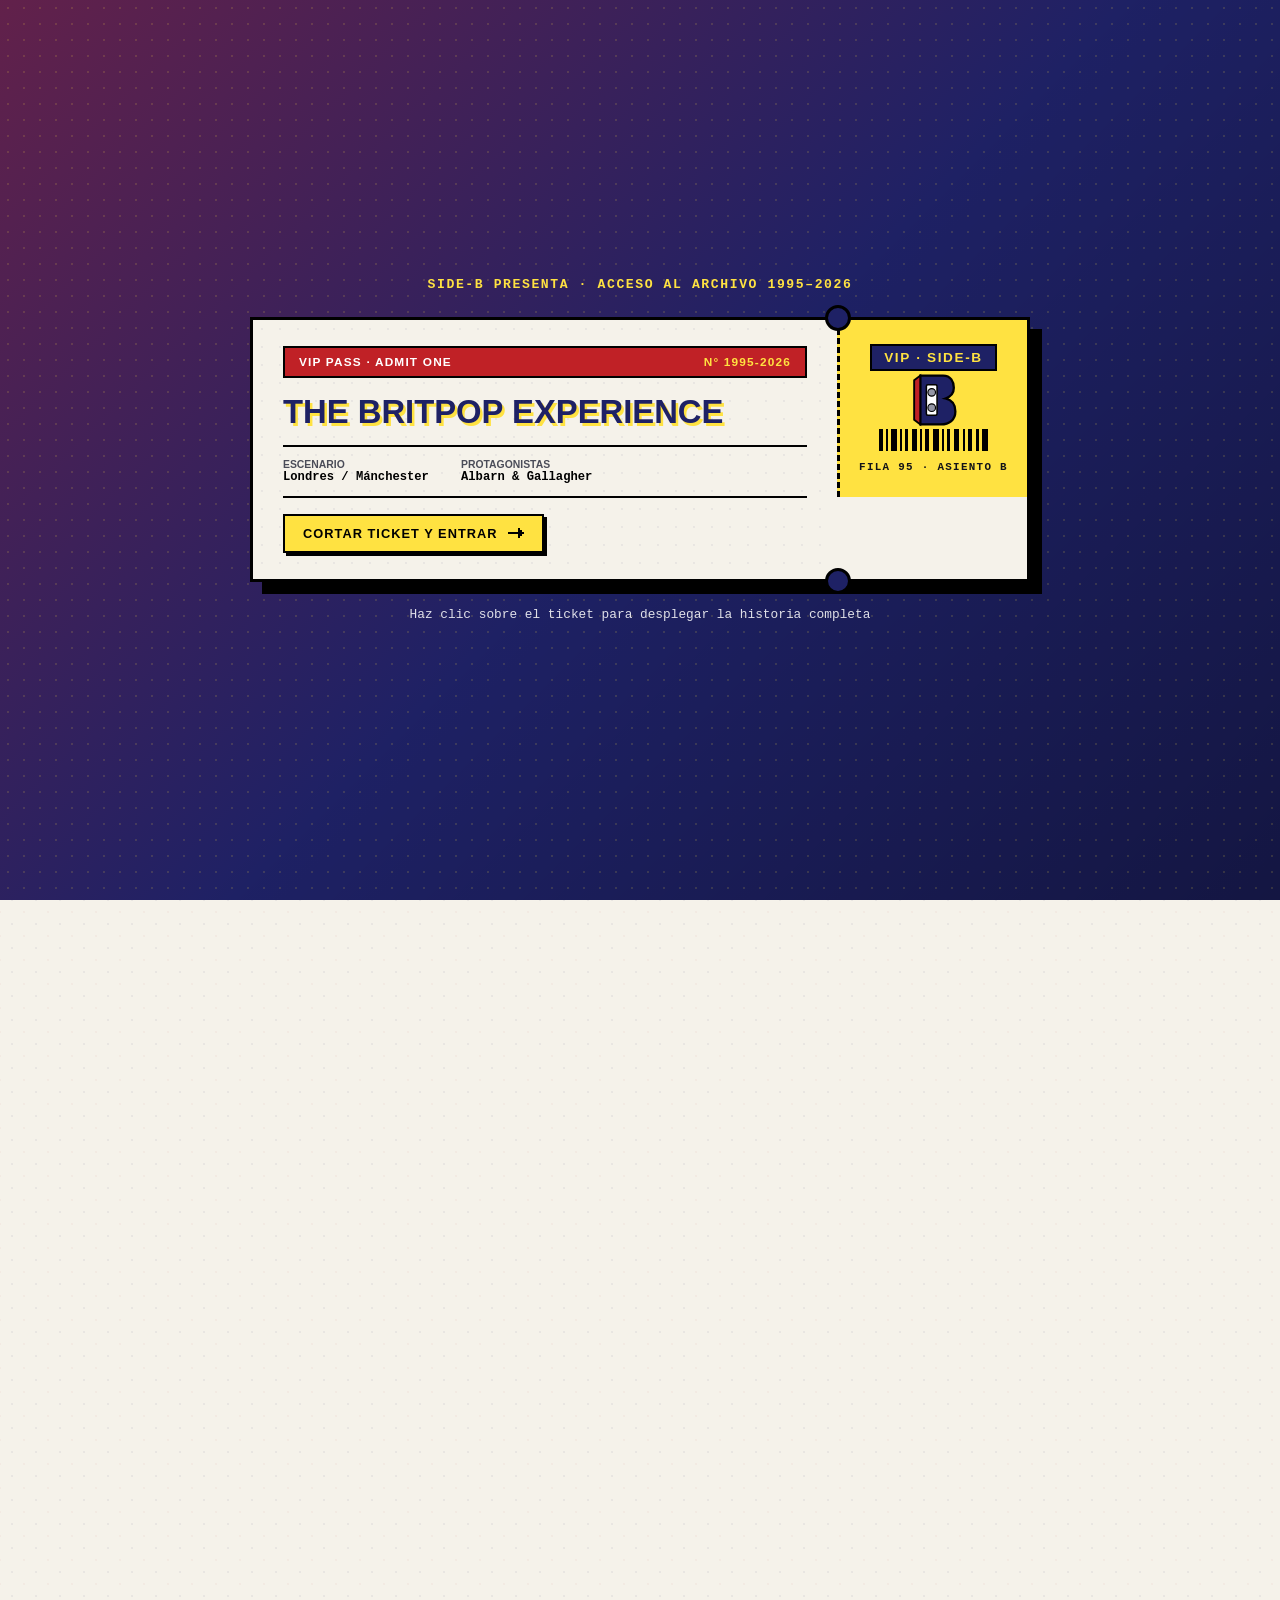
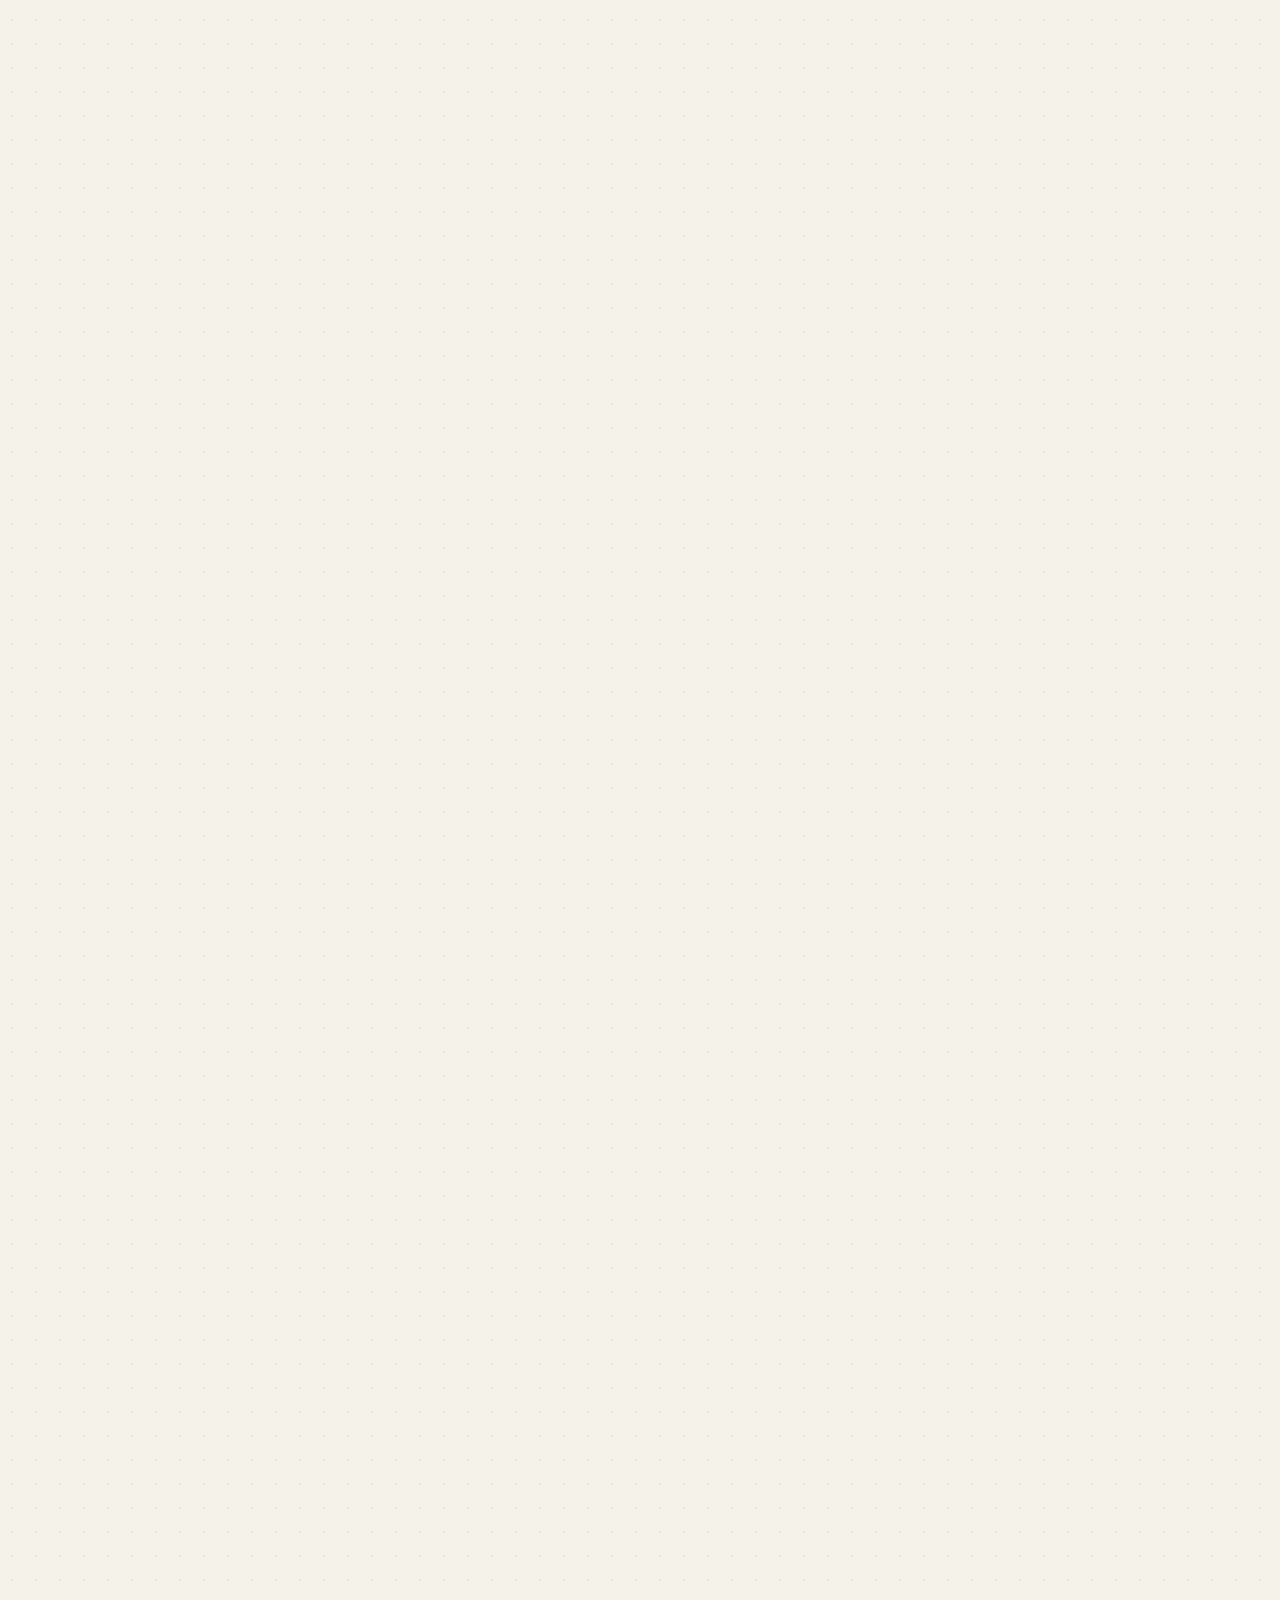
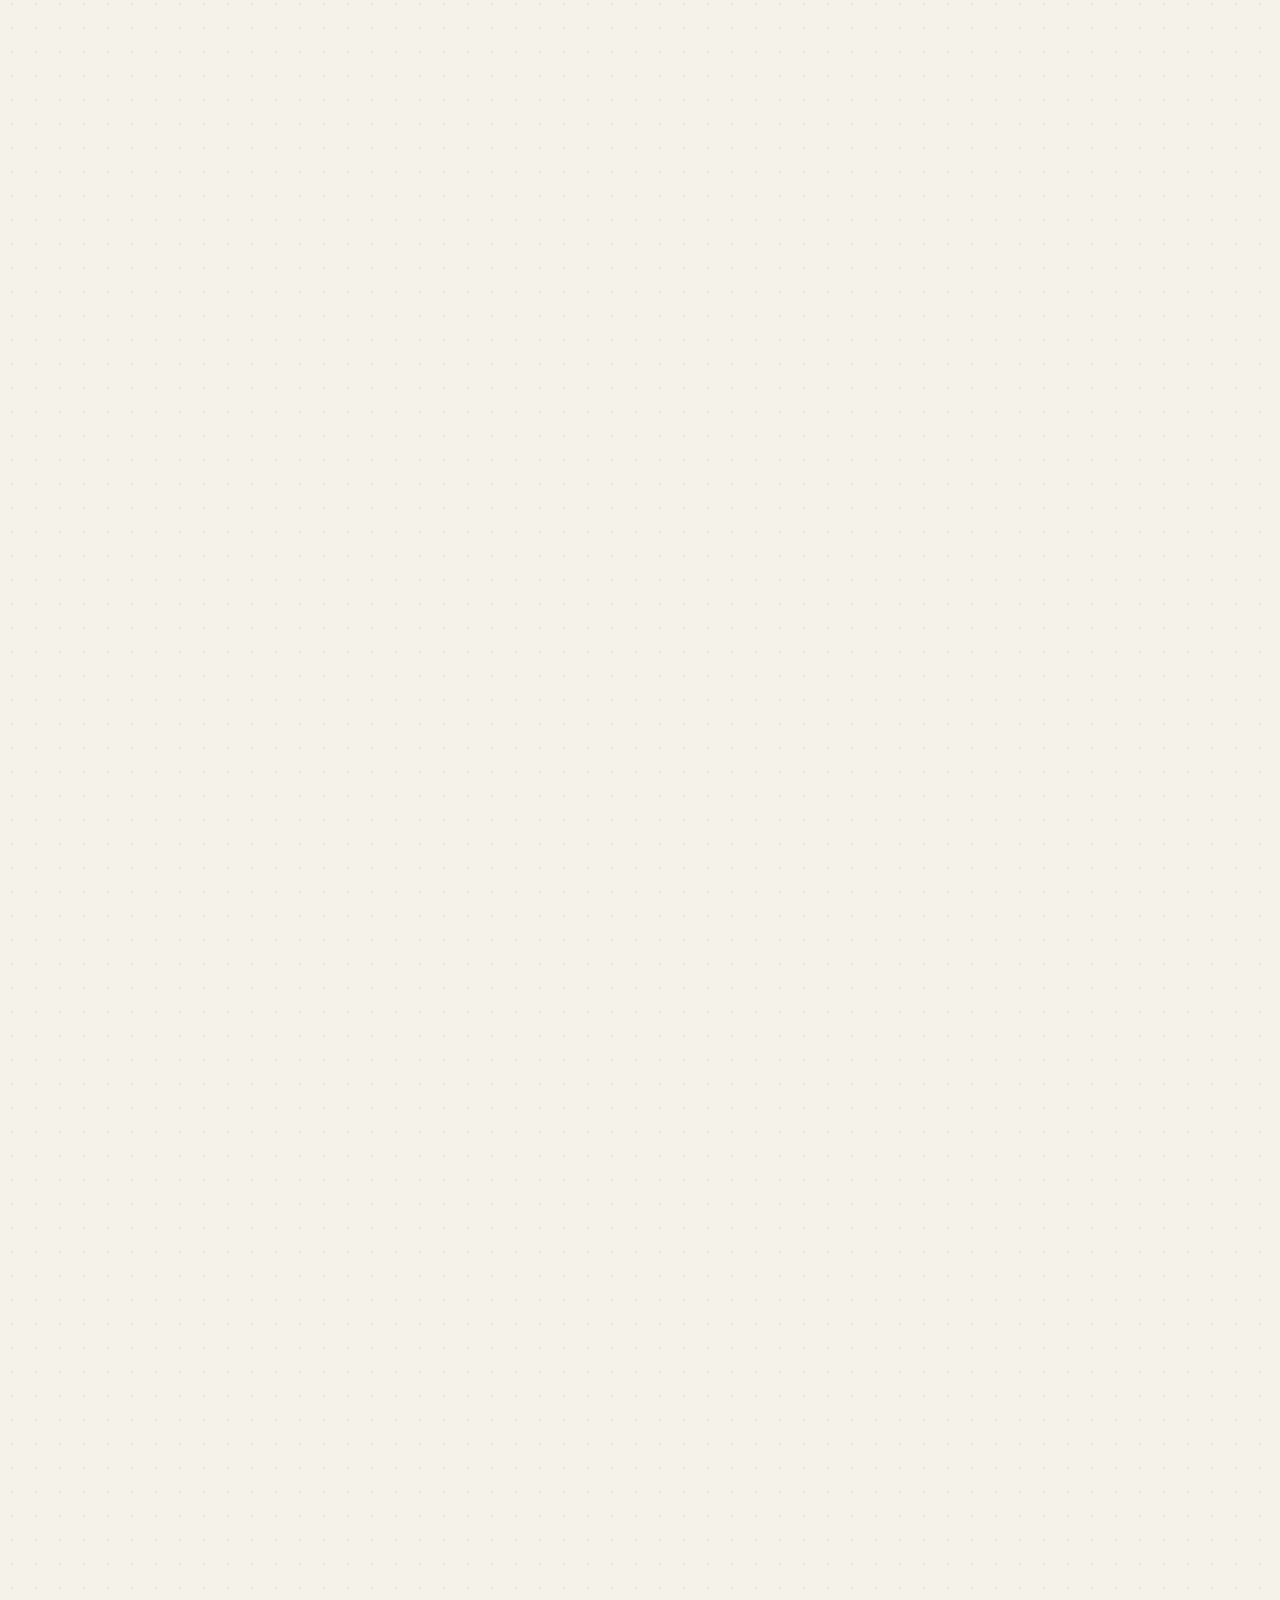
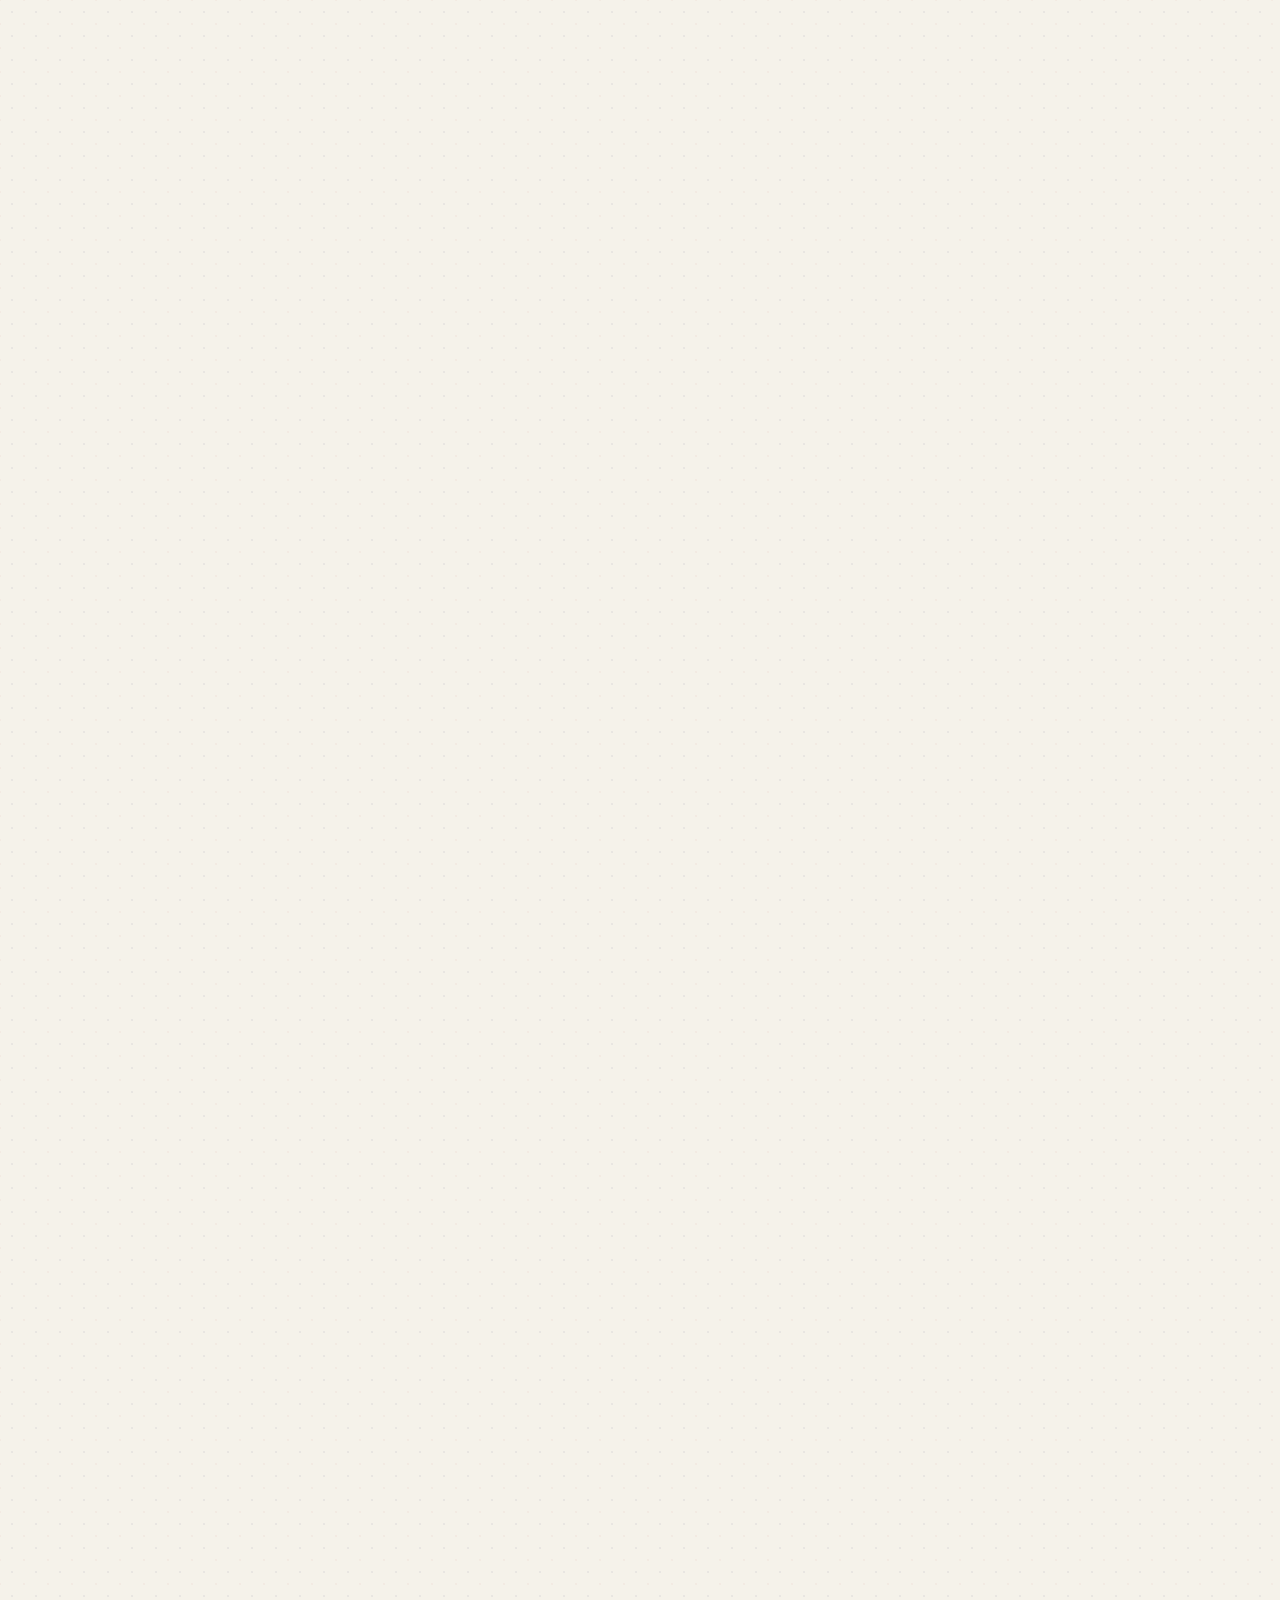
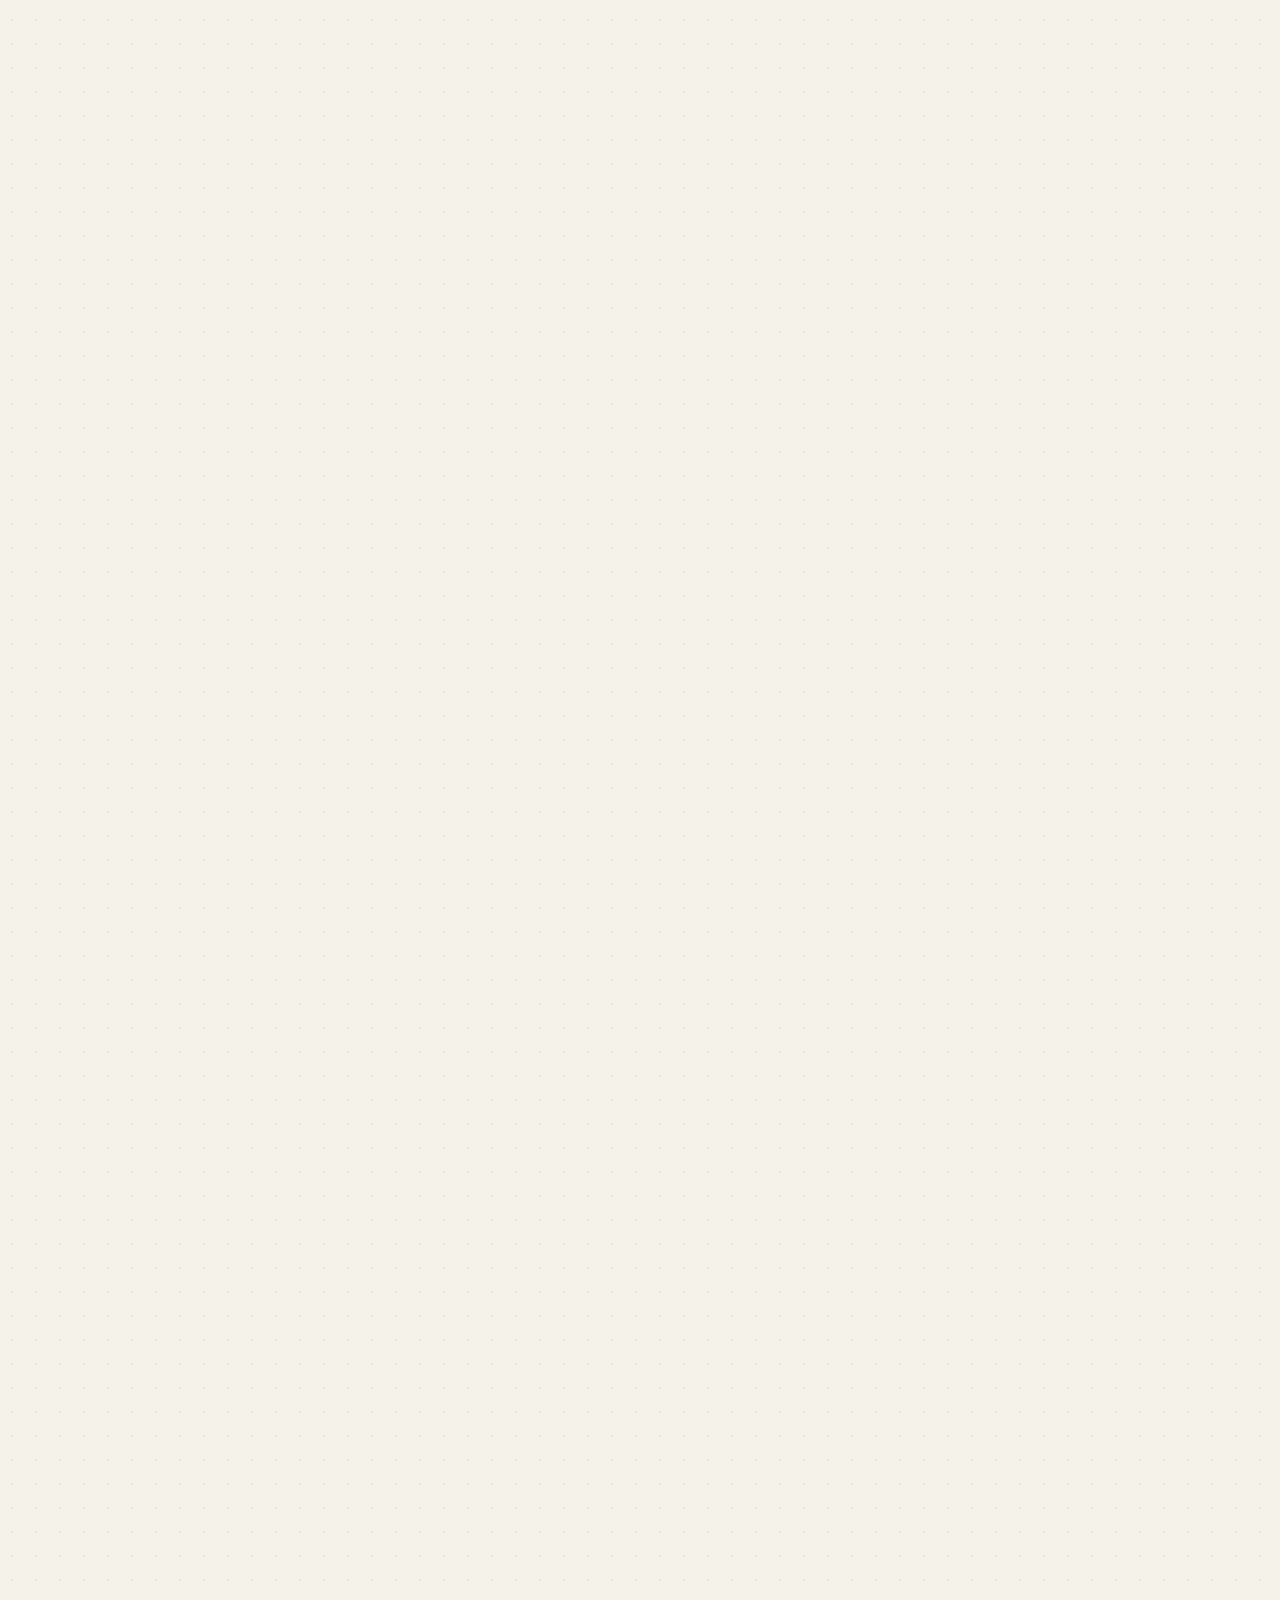
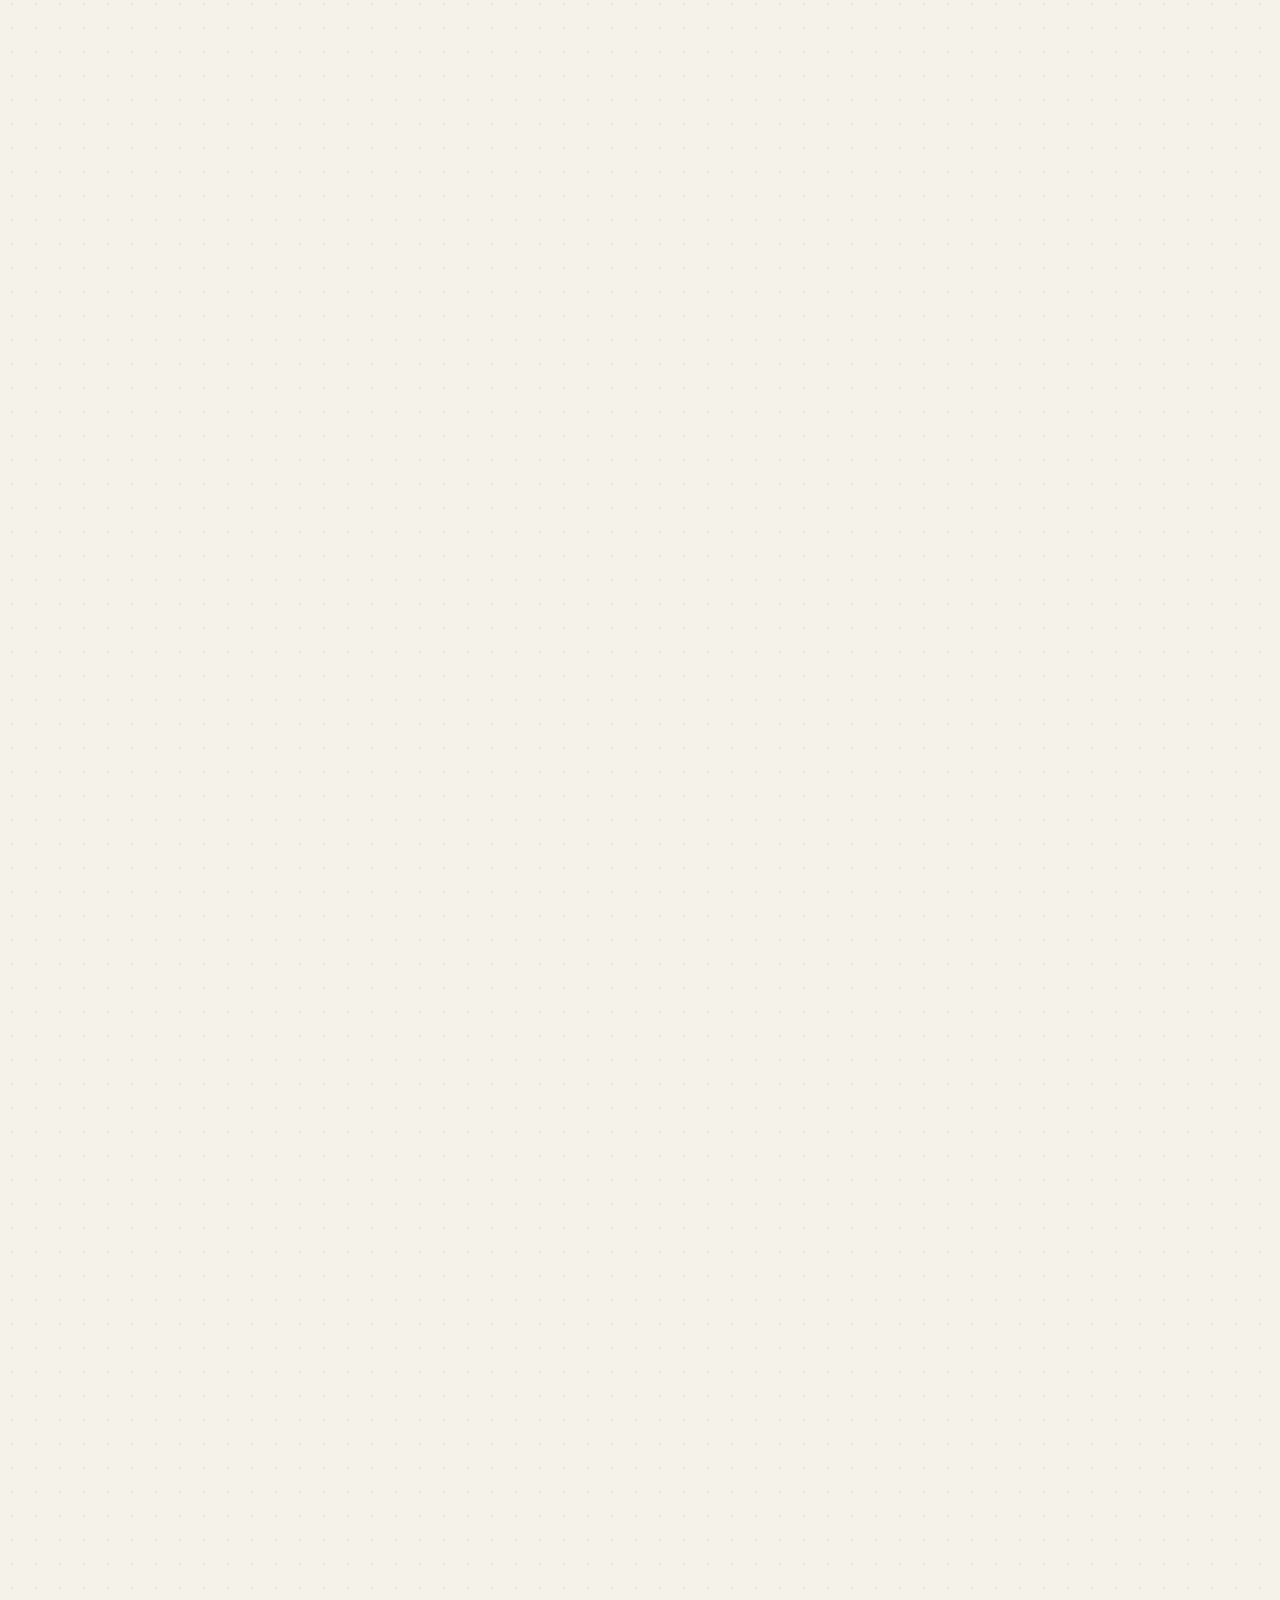
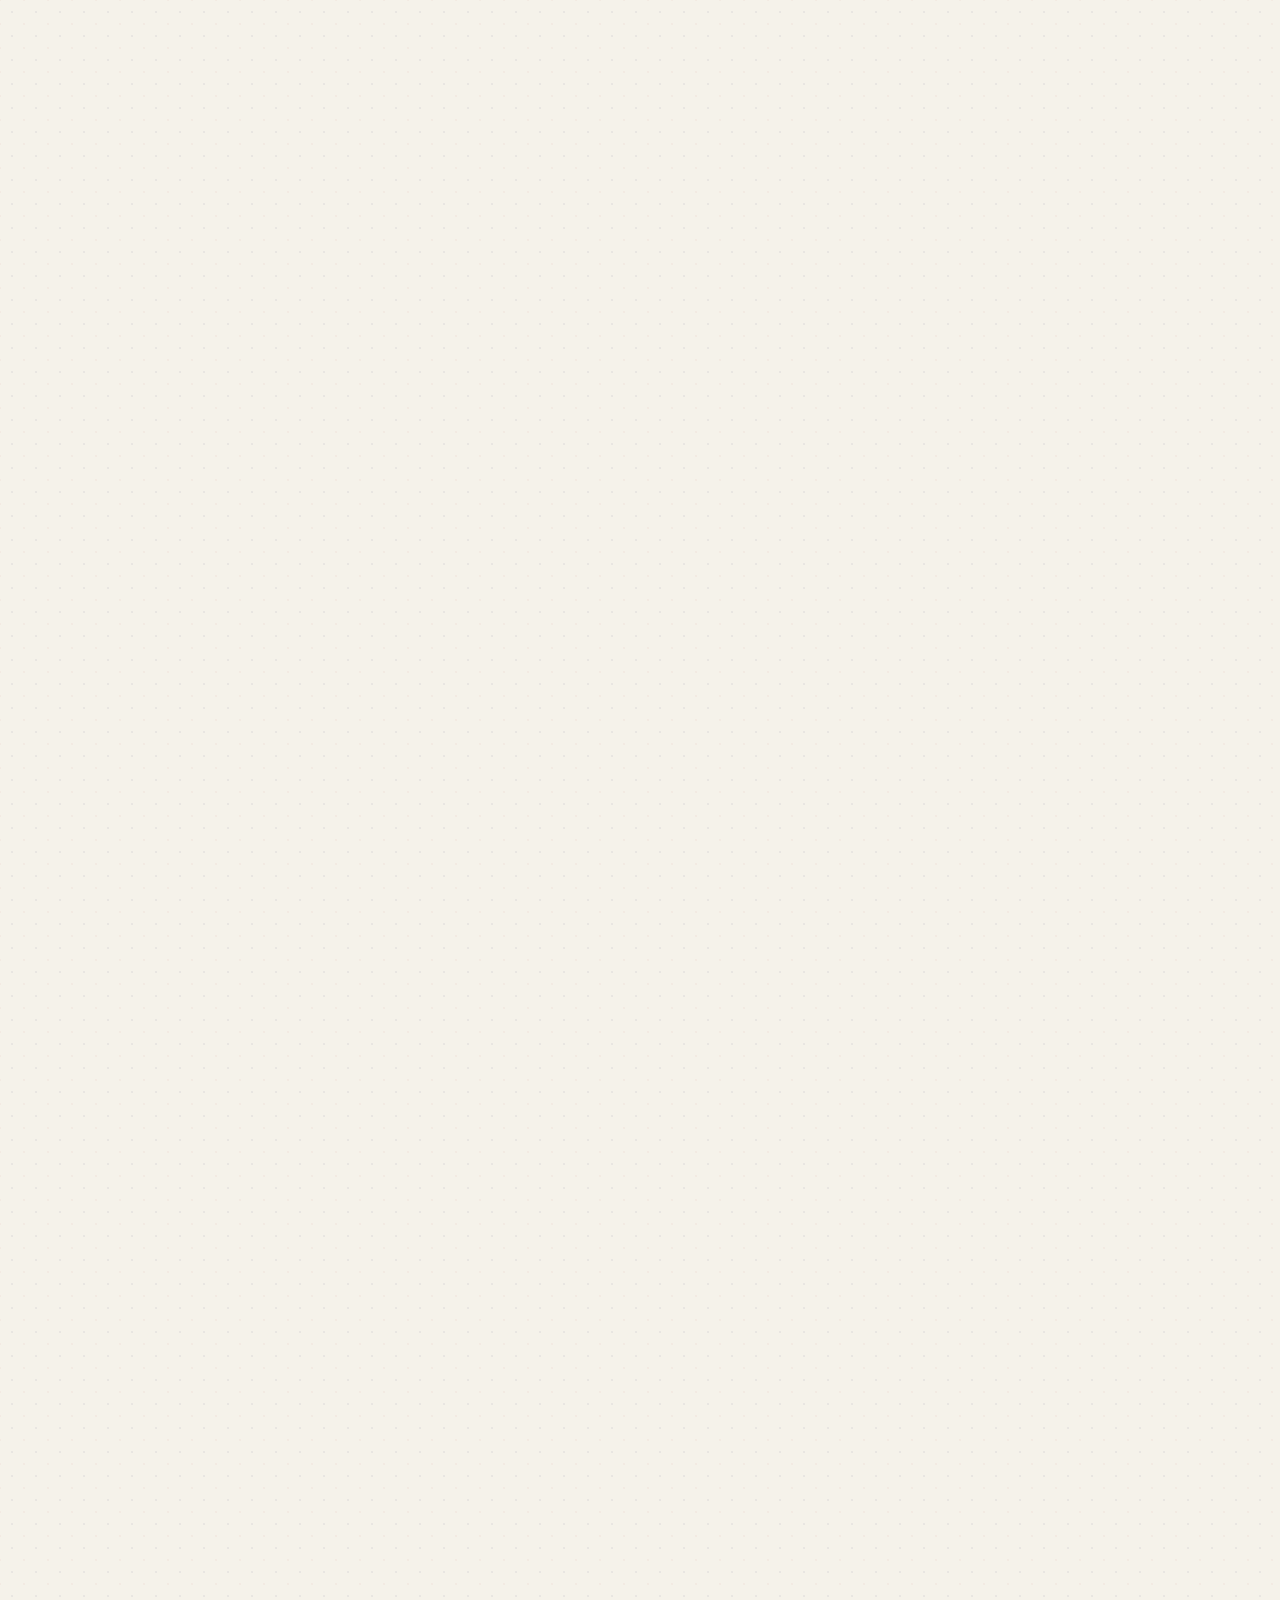
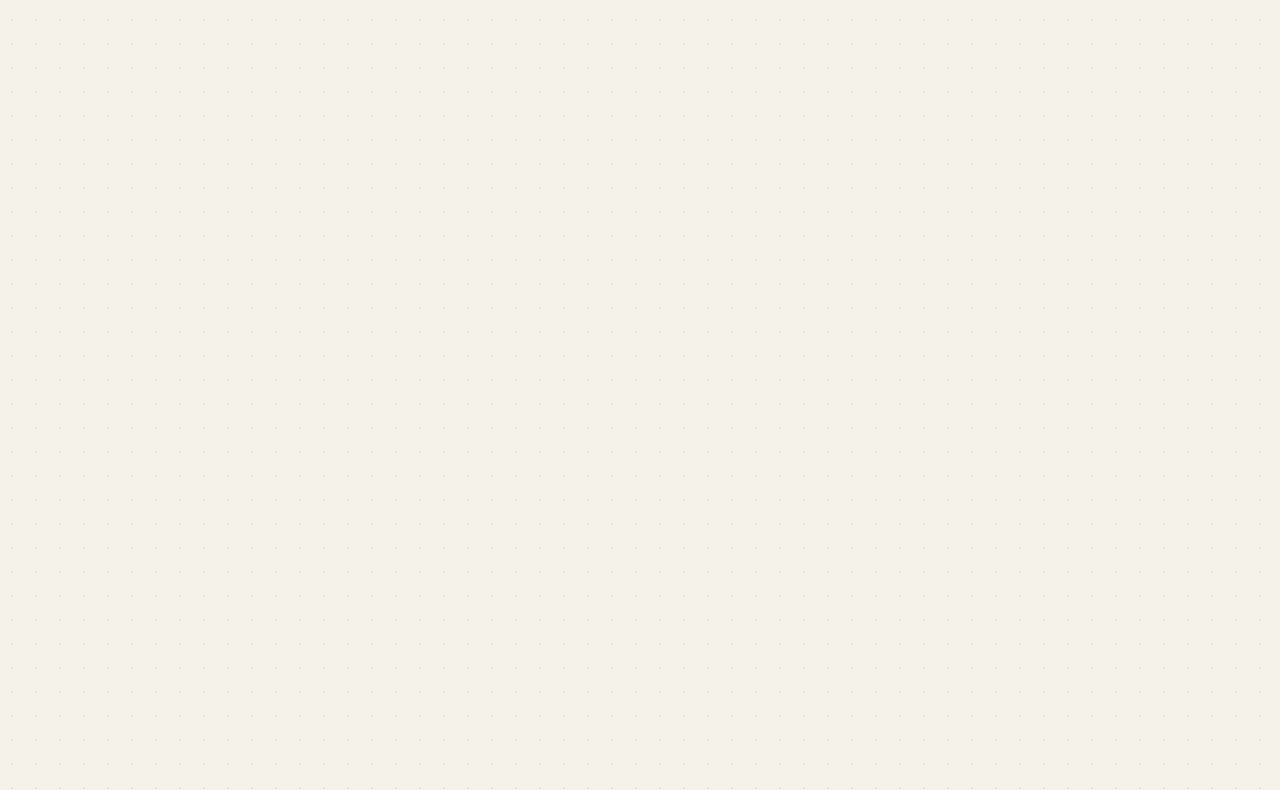
==== commit 0fe1b39b: "arreglar rutas a CSS y JS en HTML en docs" ====
--- a/docs/index.html
+++ b/docs/index.html
@@ -11,6 +11,7 @@
   <link rel="preconnect" href="https://fonts.googleapis.com" />
   <link rel="preconnect" href="https://fonts.gstatic.com" crossorigin />
   <link href="https://fonts.googleapis.com/css2?family=Courier+Prime:ital,wght@0,400;0,700;1,400&family=Montserrat:wght@700;800;900&display=swap" rel="stylesheet" />
+  <link rel="stylesheet" href="style.css">
 
 </head>
 
@@ -716,4 +717,8 @@
       <div class="footer-credit-sub">Narración Gráfica de No Ficción 2026</div>
     </div>
   </footer>
+
+<script src="script.js"></script>
+</body>
+
 </html>
--- a/docs/style.css
+++ b/docs/style.css
@@ -0,0 +1,2160 @@
+  :root {
+      --red: #C02126;
+      --navy: #1E2165;
+      --grey: #9496A5;
+      --yellow: #FFE241;
+      --black: #000000;
+      --white: #FFFFFF;
+      --paper: #F5F2EA;
+      --paper-alt: #EAE6DC;
+      --ink: #121318;
+      --ink-muted: #4A4C58;
+      --font-display: 'Montserrat', 'Arial Black', Impact, sans-serif;
+      --font-body: 'Courier Prime', 'Courier New', Courier, monospace;
+      --ease: cubic-bezier(0.16, 1, 0.3, 1);
+    }
+
+    *, *::before, *::after { box-sizing: border-box; }
+
+    html {
+      scroll-behavior: smooth;
+      background-color: var(--paper);
+      color: var(--ink);
+      font-size: 16px;
+    }
+
+    @media (prefers-reduced-motion: reduce) {
+      html { scroll-behavior: auto; }
+      *, *::before, *::after {
+        animation-duration: 0.01ms !important;
+        transition-duration: 0.01ms !important;
+      }
+    }
+
+    body {
+      margin: 0;
+      font-family: var(--font-body);
+      line-height: 1.72;
+      background-color: var(--paper);
+      color: var(--ink);
+      background-image:
+        radial-gradient(rgba(30, 33, 101, 0.06) 1px, transparent 0),
+        radial-gradient(rgba(192, 33, 38, 0.04) 1px, transparent 0);
+      background-size: 24px 24px;
+      background-position: 0 0, 12px 12px;
+      overflow-x: hidden;
+    }
+
+    img { display: block; max-width: 100%; }
+    button { font-family: inherit; cursor: pointer; }
+    a { color: inherit; }
+
+    :focus-visible {
+      outline: 3px solid var(--navy);
+      outline-offset: 3px;
+    }
+
+    .tabular { font-variant-numeric: tabular-nums; }
+
+    .container {
+      width: 100%;
+      max-width: 1120px;
+      margin: 0 auto;
+      padding: 0 24px;
+    }
+
+    .reading-col {
+      max-width: 68ch;
+      margin: 0 auto;
+    }
+
+    .reading-col p {
+      margin: 0 0 1.35em;
+      font-size: 1rem;
+    }
+
+    .reading-col p:last-child { margin-bottom: 0; }
+
+    .reading-col em {
+      font-style: italic;
+      font-weight: 700;
+      color: var(--navy);
+    }
+
+    /* ================= 1. TOP NAVIGATION BAR (WIREFRAME TOP) ================= */
+    .site-header {
+      position: sticky;
+      top: 0;
+      z-index: 60;
+      background: rgba(245, 242, 234, 0.96);
+      backdrop-filter: blur(6px);
+      border-bottom: 2px solid var(--black);
+    }
+
+    .header-inner {
+      display: flex;
+      align-items: center;
+      justify-content: space-between;
+      gap: 24px;
+      height: 62px;
+    }
+
+    .brand-mark {
+      display: inline-flex;
+      align-items: center;
+      text-decoration: none;
+      white-space: nowrap;
+      flex-shrink: 0;
+    }
+
+    .brand-logo-img {
+      display: block;
+      height: 46px;
+      width: auto;
+      object-fit: contain;
+    }
+
+    .top-nav {
+      display: flex;
+      align-items: center;
+      gap: 12px;
+    }
+
+    .top-nav a {
+      text-decoration: none;
+      font-family: var(--font-display);
+      font-weight: 800;
+      font-size: 0.72rem;
+      letter-spacing: 0.06em;
+      text-transform: uppercase;
+      white-space: nowrap;
+      flex-shrink: 0;
+      padding: 7px 14px;
+      border: 2px solid var(--black);
+      border-radius: 4px;
+      background: var(--white);
+      color: var(--black);
+      box-shadow: 2px 2px 0 var(--black);
+      transition: transform 140ms var(--ease), background-color 140ms var(--ease), color 140ms var(--ease);
+    }
+
+    .top-nav a:hover,
+    .top-nav a.is-active {
+      background: var(--yellow);
+      transform: translate(-1px, -1px);
+    }
+
+    .top-nav a.nav-link--tours {
+      background: var(--yellow);
+      color: var(--black);
+      font-weight: 900;
+    }
+
+    .top-nav a.nav-link--tours:hover,
+    .top-nav a.nav-link--tours.is-active {
+      background: var(--navy);
+      color: var(--yellow);
+    }
+
+    @media (max-width: 920px) {
+      .top-nav { display: none; }
+    }
+
+    .progress-track {
+      height: 4px;
+      width: 100%;
+      background: var(--paper-alt);
+    }
+
+    .progress-fill {
+      height: 100%;
+      width: 0%;
+      background: linear-gradient(90deg, var(--red) 0%, var(--navy) 50%, var(--yellow) 100%);
+      transition: width 80ms linear;
+    }
+
+    /* ================= TACTILE BUTTONS FROM LIBRO DE IDENTIDAD P.7 ================= */
+    .key-btn {
+      display: inline-flex;
+      align-items: center;
+      justify-content: center;
+      gap: 10px;
+      padding: 13px 26px;
+      min-height: 44px;
+      font-family: var(--font-body);
+      font-weight: 700;
+      font-size: 0.92rem;
+      letter-spacing: 0.08em;
+      text-transform: uppercase;
+      text-decoration: none;
+      border: 2px solid var(--black);
+      border-radius: 6px;
+      box-shadow: 4px 4px 0 var(--black);
+      white-space: nowrap;
+      flex-shrink: 0;
+      transition: transform 150ms var(--ease), box-shadow 150ms var(--ease), background-color 150ms var(--ease);
+    }
+
+    .key-btn:hover {
+      transform: translate(-2px, -2px);
+      box-shadow: 6px 6px 0 var(--black);
+    }
+
+    .key-btn:active {
+      transform: translate(2px, 2px);
+      box-shadow: 2px 2px 0 var(--black);
+    }
+
+    .key-btn--yellow { background: var(--yellow); color: var(--black); }
+    .key-btn--red { background: var(--red); color: var(--white); }
+    .key-btn--grey { background: var(--grey); color: var(--black); }
+    .key-btn--navy { background: var(--navy); color: var(--white); }
+    .key-btn--black { background: var(--black); color: var(--yellow); }
+
+    .key-btn.is-active {
+      background: var(--yellow);
+      color: var(--black);
+      transform: translate(1px, 1px);
+      box-shadow: 2px 2px 0 var(--black);
+    }
+
+    /* ================= 2. HERO COVER (WIREFRAME PORTADA + POP-ART COLLAGE) ================= */
+    .hero-cover {
+      position: relative;
+      padding: 72px 0 64px;
+      border-bottom: 3px solid var(--black);
+      background-color: var(--red);
+      overflow: hidden;
+    }
+
+    /* Worn Union Jack + Pop-Art Halftone Backdrop */
+    .hero-backdrop {
+      position: absolute;
+      inset: 0;
+      pointer-events: none;
+      overflow: hidden;
+    }
+
+    .hero-backdrop-photo {
+      position: absolute;
+      inset: 0;
+      width: 100%;
+      height: 100%;
+      object-fit: cover;
+      opacity: 0.28;
+      filter: grayscale(100%) contrast(1.4);
+      mix-blend-mode: multiply;
+    }
+
+    .hero-backdrop-halftone {
+      position: absolute;
+      inset: 0;
+      background-image: radial-gradient(rgba(0, 0, 0, 0.22) 1.5px, transparent 1.5px);
+      background-size: 10px 10px;
+      opacity: 0.55;
+    }
+
+    .hero-center-box {
+      position: relative;
+      z-index: 2;
+      max-width: 780px;
+      margin: 0 auto;
+      text-align: center;
+      background: rgba(245, 242, 234, 0.95);
+      border: 3px solid var(--black);
+      box-shadow: 10px 10px 0 var(--navy);
+      padding: 40px 36px;
+    }
+
+    @media (max-width: 640px) {
+      .hero-center-box { padding: 28px 20px; }
+    }
+
+    .hero-kicker {
+      font-family: var(--font-body);
+      font-weight: 700;
+      font-size: 0.82rem;
+      letter-spacing: 0.08em;
+      text-transform: uppercase;
+      color: var(--red);
+      margin-bottom: 14px;
+    }
+
+    .hero-title {
+      font-family: var(--font-display);
+      font-weight: 900;
+      font-size: clamp(1.9rem, 4vw, 3.1rem);
+      line-height: 1.06;
+      text-transform: uppercase;
+      color: var(--navy);
+      text-shadow: 3px 3px 0 var(--yellow);
+      margin: 0 0 18px;
+      text-wrap: balance;
+    }
+
+    .hero-subtitle {
+      font-size: 1.05rem;
+      line-height: 1.6;
+      color: var(--ink);
+      max-width: 52ch;
+      margin: 0 auto 28px;
+      background: var(--yellow);
+      border: 1.5px solid var(--black);
+      padding: 10px 16px;
+      display: inline-block;
+    }
+
+    .hero-portada-caption {
+      position: relative;
+      z-index: 2;
+      margin-top: 22px;
+      text-align: right;
+      font-size: 0.78rem;
+      font-weight: 700;
+      color: var(--white);
+      text-shadow: 1px 1px 0 var(--black);
+    }
+
+    /* Pop-Art Portrait Repetition Strips inside Hero Corners (Libro de Identidad P.1 & P.8) */
+    .hero-pop-strip {
+      position: relative;
+      z-index: 2;
+      display: grid;
+      grid-template-columns: 1fr 1fr;
+      gap: 16px;
+      margin-top: 24px;
+    }
+
+    @media (max-width: 720px) {
+      .hero-pop-strip { grid-template-columns: 1fr; }
+    }
+
+
+    /* ================= 3. REPRODUCTOR DE MÚSICA (WIREFRAME WIDGET + P.7 ICONS) ================= */
+    .player-band {
+      padding: 36px 0;
+      background: var(--paper-alt)
+      border-bottom: 2px solid var(--black);
+    }
+
+    .cassette-player {
+      max-width: 720px;
+      margin: 0 auto;
+      background: var(--white);
+      border: 3px solid var(--black);
+      box-shadow: 7px 7px 0 var(--navy);
+      padding: 20px 24px;
+    }
+
+    .spotify-player { max-width: 820px; padding: 24px; }
+    .spotify-player-heading { display: flex; align-items: flex-start; justify-content: space-between; gap: 20px; margin-bottom: 18px; }
+    .spotify-player .player-title { font-size: clamp(1.35rem, 3vw, 2rem); margin: 5px 0 8px; }
+    .spotify-player-copy { max-width: 620px; margin: 0; color: #333; line-height: 1.55; font-size: .95rem; }
+    .spotify-stamp { flex: 0 0 66px; width: 66px; height: 66px; display: grid; place-content: center; text-align: center; background: var(--yellow); border: 2px solid var(--black); box-shadow: 4px 4px 0 var(--red); font-family: var(--font-display); font-weight: 900; line-height: .9; transform: rotate(5deg); }
+    .spotify-embed-wrap { overflow: hidden; border: 2px solid var(--black); border-radius: 9px; background: #121212; }
+    .spotify-embed-wrap iframe { width: 100%; max-width: 100%; border: 0; }
+    .spotify-player-note { margin: 12px 0 0; font-family: var(--font-display); font-size: .65rem; font-weight: 900; letter-spacing: .09em; color: var(--red); }
+    @media (max-width: 600px) { .spotify-player { padding: 16px; } .spotify-player-heading { gap: 12px; } .spotify-stamp { flex-basis: 52px; width: 52px; height: 52px; font-size: .85rem; } .spotify-embed-wrap iframe { height: 352px; } }
+
+    .player-top {
+      display: flex;
+      align-items: center;
+      justify-content: space-between;
+      gap: 18px;
+      flex-wrap: wrap;
+      margin-bottom: 16px;
+    }
+
+    .player-brand {
+      display: flex;
+      align-items: center;
+      gap: 12px;
+    }
+
+    .reel-spin {
+      transition: transform 0.3s linear;
+    }
+
+    .cassette-player.is-playing .reel-spin {
+      animation: spinReel 2.4s linear infinite;
+      transform-origin: center;
+    }
+
+    @keyframes spinReel {
+      from { transform: rotate(0deg); }
+      to { transform: rotate(360deg); }
+    }
+
+    .player-track-info {
+      flex: 1;
+      min-width: 220px;
+    }
+
+    .player-kicker {
+      font-family: var(--font-display);
+      font-weight: 900;
+      font-size: 0.7rem;
+      letter-spacing: 0.08em;
+      text-transform: uppercase;
+      color: var(--red);
+    }
+
+    .player-title {
+      font-family: var(--font-display);
+      font-weight: 900;
+      font-size: 1rem;
+      color: var(--navy);
+      margin: 2px 0;
+    }
+    /* ================= SECTION HEADERS (CENTERED PER WIREFRAME) ================= */
+    .wf-section {
+      padding: 64px 0;
+      border-bottom: 2px solid var(--black);
+    }
+
+    .wf-section--yellow { background: var(--yellow); }
+    .wf-section--white { background: var(--white); }
+    .wf-section--alt { background: var(--paper-alt); }
+    .wf-section--navy { background: var(--navy); color: var(--white); }
+    .wf-section--red {
+      background: var(--red);
+      color: var(--white);
+    }
+
+    .wf-heading-box {
+      text-align: center;
+      margin-bottom: 32px;
+    }
+
+    .wf-kicker {
+      display: inline-block;
+      font-family: var(--font-body);
+      font-weight: 700;
+      font-size: 0.78rem;
+      letter-spacing: 0.1em;
+      text-transform: uppercase;
+      color: var(--red);
+      margin-bottom: 8px;
+    }
+
+    .wf-section--navy .wf-kicker,
+    .wf-section--red .wf-kicker {
+      color: var(--yellow);
+    }
+
+    .wf-section--red .reading-col {
+      color: var(--white);
+    }
+
+    .wf-section--red .reading-col em {
+      color: var(--yellow);
+    }
+
+    .wf-section--red .chart-plate,
+    .wf-section--red .wide-carousel {
+      color: var(--ink);
+    }
+
+    .wf-title {
+      display: inline-block;
+      font-family: var(--font-display);
+      font-weight: 900;
+      font-size: clamp(1.5rem, 3vw, 2.3rem);
+      line-height: 1.12;
+      text-transform: uppercase;
+      color: var(--paper);
+      background: var(--navy);
+      border: 2px solid var(--black);
+      box-shadow: 5px 5px 0 var(--black);
+      padding: 10px 24px;
+      margin: 0;
+      text-wrap: balance;
+    }
+
+    /* ================= 4. DIGITAL CAMERA CAROUSEL (WIREFRAME SECTION 1) ================= */
+    .camera-shell {
+      max-width: 820px;
+      margin: 40px auto 0;
+      background: linear-gradient(180deg, #E2DFD7 0%, #C7C4BC 100%);
+      border: 3px solid var(--black);
+      border-radius: 26px;
+      box-shadow: 10px 10px 0 var(--navy);
+      padding: 24px 28px;
+      display: grid;
+      grid-template-columns: 1fr 150px;
+      gap: 24px;
+      align-items: center;
+    }
+
+    @media (max-width: 760px) {
+      .camera-shell {
+        grid-template-columns: 1fr;
+        padding: 18px;
+      }
+    }
+
+    .camera-lcd {
+      background: var(--black);
+      border: 4px solid #353842;
+      border-radius: 10px;
+      padding: 10px;
+      position: relative;
+    }
+
+    .camera-screen {
+      position: relative;
+      aspect-ratio: 16 / 10;
+      background: var(--navy);
+      overflow: hidden;
+      border: 1px solid #000;
+    }
+
+    .camera-screen.is-bw img {
+      filter: grayscale(100%) contrast(1.45);
+    }
+
+    .camera-screen img {
+      width: 100%;
+      height: 100%;
+      object-fit: cover;
+    }
+
+    .cam-hud-top {
+      position: absolute;
+      top: 10px;
+      left: 12px;
+      right: 12px;
+      display: flex;
+      justify-content: space-between;
+      font-family: var(--font-body);
+      font-weight: 700;
+      font-size: 0.72rem;
+      color: var(--yellow);
+      text-shadow: 1px 1px 0 #000;
+      pointer-events: none;
+    }
+
+    .cam-nav-arrow {
+      position: absolute;
+      top: 50%;
+      transform: translateY(-50%);
+      width: 40px;
+      height: 44px;
+      background: rgba(255, 226, 65, 0.92);
+      border: 2px solid var(--black);
+      color: var(--black);
+      display: inline-flex;
+      align-items: center;
+      justify-content: center;
+      box-shadow: 2px 2px 0 var(--black);
+    }
+
+    .cam-nav-arrow:hover {
+      background: var(--red);
+      color: var(--white);
+    }
+
+    .cam-prev { left: 10px; }
+    .cam-next { right: 10px; }
+
+    .cam-caption-bar {
+      padding: 10px 8px 4px;
+      color: var(--white);
+      font-size: 0.8rem;
+      line-height: 1.45;
+      display: flex;
+      justify-content: space-between;
+      align-items: center;
+      gap: 12px;
+    }
+
+    .cam-dots {
+      display: flex;
+      gap: 8px;
+      justify-content: center;
+      padding-top: 8px;
+    }
+
+    .cam-dot {
+      width: 12px;
+      height: 12px;
+      border-radius: 50%;
+      border: 2px solid var(--white);
+      background: transparent;
+      padding: 0;
+    }
+
+    .cam-dot.is-active {
+      background: var(--yellow);
+      border-color: var(--yellow);
+    }
+
+    .camera-controls-col {
+      display: flex;
+      flex-direction: column;
+      align-items: center;
+      gap: 20px;
+    }
+
+    .cam-top-btns {
+      display: flex;
+      gap: 14px;
+    }
+
+    .cam-round-btn {
+      width: 44px;
+      height: 44px;
+      border-radius: 50%;
+      border: 2px solid var(--black);
+      background: var(--red);
+      color: var(--white);
+      box-shadow: 2px 2px 0 var(--black);
+      font-family: var(--font-display);
+      font-weight: 900;
+      font-size: 0.65rem;
+      display: flex;
+      align-items: center;
+      justify-content: center;
+    }
+
+    .cam-round-btn--grey {
+      background: var(--grey);
+      color: var(--black);
+    }
+
+    .cam-dpad {
+      width: 112px;
+      height: 112px;
+      border-radius: 50%;
+      background: #9496A5;
+      border: 3px solid var(--black);
+      box-shadow: inset 0 2px 0 rgba(255,255,255,0.4), 3px 3px 0 var(--black);
+      display: grid;
+      grid-template-columns: repeat(3, 1fr);
+      grid-template-rows: repeat(3, 1fr);
+      padding: 8px;
+    }
+
+    .dpad-btn {
+      background: transparent;
+      border: none;
+      color: var(--black);
+      font-size: 0.78rem;
+      font-weight: 900;
+      display: flex;
+      align-items: center;
+      justify-content: center;
+      padding: 0;
+    }
+
+    .dpad-btn:hover { color: var(--red); }
+
+    /* ================= 5. TRES NOMBRES, TRES CAMINOS DISTINTOS (WIREFRAME SECTION 2) ================= */
+    .profiles-grid {
+      display: grid;
+      grid-template-columns: 1fr 1fr;
+      gap: 28px;
+      margin-top: 64px;
+    }
+
+    @media (max-width: 820px) {
+      .profiles-grid {
+        grid-template-columns: 1fr;
+        row-gap: 64px;
+      }
+    }
+
+    @keyframes vipPassSwing {
+      0%   { transform: rotate(0deg); }
+      20%  { transform: rotate(1.75deg); }
+      45%  { transform: rotate(-1.35deg); }
+      70%  { transform: rotate(0.75deg); }
+      88%  { transform: rotate(-0.3deg); }
+      100% { transform: rotate(0deg); }
+    }
+
+    .profile-card {
+      position: relative;
+      background: var(--white);
+      border: 3px solid var(--black);
+      border-radius: 12px;
+      box-shadow: 8px 8px 0 var(--black);
+      padding: 0;
+      display: flex;
+      flex-direction: column;
+      overflow: visible;
+      transform-origin: 50% -20px;
+      transition: box-shadow 0.28s var(--ease);
+    }
+
+    .profile-card:hover {
+      animation: vipPassSwing 1.45s cubic-bezier(0.36, 0.07, 0.19, 0.97) both;
+      box-shadow: 10px 10px 0 var(--black);
+    }
+
+    @media (prefers-reduced-motion: reduce) {
+      .profile-card:hover {
+        animation: none;
+      }
+    }
+
+    .vip-pass-clip {
+      position: absolute;
+      top: -34px;
+      left: 50%;
+      transform: translateX(-50%);
+      width: 48px;
+      height: 50px;
+      z-index: 4;
+      pointer-events: none;
+      filter: drop-shadow(2px 3px 0 rgba(0, 0, 0, 0.35));
+    }
+
+    .vip-pass-header {
+      padding: 10px 24px 13px;
+      border-bottom: 3px solid var(--black);
+      border-radius: 9px 9px 0 0;
+      display: flex;
+      flex-direction: column;
+      gap: 10px;
+    }
+
+    .profile-card--albarn .vip-pass-header {
+      background: var(--yellow);
+      color: var(--black);
+    }
+
+    .profile-card--gallagher .vip-pass-header {
+      background: var(--navy);
+      color: var(--white);
+    }
+
+    .vip-pass-slot {
+      width: 68px;
+      height: 12px;
+      margin: 0 auto;
+      border-radius: 999px;
+      background: var(--paper);
+      border: 2.5px solid var(--black);
+      box-shadow: inset 0 2px 0 rgba(0, 0, 0, 0.22);
+    }
+
+    .vip-pass-header-row {
+      display: flex;
+      align-items: center;
+      justify-content: space-between;
+      gap: 12px;
+      flex-wrap: wrap;
+    }
+
+    .vip-pass-badge {
+      font-family: var(--font-display);
+      font-weight: 900;
+      font-size: 0.88rem;
+      letter-spacing: 0.12em;
+      text-transform: uppercase;
+      line-height: 1;
+    }
+
+    .vip-pass-meta {
+      font-family: var(--font-body);
+      font-weight: 700;
+      font-size: 0.72rem;
+      letter-spacing: 0.08em;
+      text-transform: uppercase;
+      opacity: 0.88;
+    }
+
+    .profile-card--gallagher .vip-pass-badge {
+      color: var(--yellow);
+    }
+
+    .vip-pass-body {
+      padding: 24px 26px 22px;
+      display: flex;
+      flex-direction: column;
+      gap: 18px;
+      flex: 1;
+    }
+
+    .vip-pass-footer {
+      margin-top: auto;
+      padding: 12px 24px 15px;
+      border-top: 2px dashed rgba(0, 0, 0, 0.3);
+      background: #FAF9F6;
+      border-radius: 0 0 9px 9px;
+      display: flex;
+      align-items: center;
+      justify-content: space-between;
+      gap: 14px;
+      flex-wrap: wrap;
+    }
+
+    .vip-pass-serial {
+      display: flex;
+      flex-direction: column;
+      gap: 2px;
+    }
+
+    .vip-pass-folio {
+      font-family: var(--font-display);
+      font-weight: 900;
+      font-size: 0.74rem;
+      letter-spacing: 0.1em;
+      text-transform: uppercase;
+      color: var(--black);
+    }
+
+    .vip-pass-code {
+      font-family: var(--font-body);
+      font-size: 0.7rem;
+      letter-spacing: 0.08em;
+      color: var(--ink-muted);
+    }
+
+    .vip-pass-barcode {
+      display: flex;
+      align-items: center;
+      flex-shrink: 0;
+    }
+
+    .avatars-row {
+      display: flex;
+      align-items: center;
+      gap: 18px;
+      flex-wrap: wrap;
+    }
+
+    .avatar-circle {
+      width: 110px;
+      height: 110px;
+      border-radius: 50%;
+      border: 3px solid var(--black);
+      overflow: hidden;
+      flex-shrink: 0;
+      background: var(--yellow);
+      box-shadow: 4px 4px 0 var(--black);
+    }
+
+    .avatar-circle--navy {
+      background: var(--navy);
+    }
+
+    .avatar-side-box {
+      width: 300px;
+     height: 150px;
+     overflow: hidden;
+     flex-shrink: 0;
+     background: var(--paper-alt);
+    }
+
+    .avatar-side-box img,
+    .avatar-circle img {
+     width: 100%;
+      height: 100%;
+      object-fit: cover;
+    }
+
+    .profile-name-bar {
+      font-family: var(--font-display);
+      font-weight: 900;
+      font-size: 1.2rem;
+      text-transform: uppercase;
+      padding: 8px 14px;
+      border: 2px solid var(--black);
+      display: inline-block;
+    }
+
+    .profile-name-bar--albarn {
+      background: var(--yellow);
+      color: var(--black);
+    }
+
+    .profile-name-bar--gallagher {
+      background: var(--navy);
+      color: var(--white);
+    }
+
+    .profile-metrics {
+      display: grid;
+      grid-template-columns: repeat(3, 1fr);
+      border-top: 2px solid var(--black);
+      padding-top: 14px;
+      gap: 10px;
+      font-size: 0.8rem;
+    }
+
+    .profile-metric-val {
+      font-family: var(--font-display);
+      font-weight: 900;
+      font-size: 1.35rem;
+      color: var(--navy);
+      display: block;
+    }
+
+    /* ================= 6. WIDE CHRONICLE 1 CAROUSEL ================= */
+    .wide-carousel {
+      position: relative;
+      width: 100%;
+      max-width: 820px;
+      max-height: 820px;
+      margin: 36px auto;
+      padding: 0 36px;
+      background: var(--paper-alt);
+      border: 3px solid var(--black);
+      box-shadow: 8px 8px 0 var(--black);
+    }
+
+    .wide-carousel-viewport {
+      width: 100%;
+      max-height: 820px;
+      overflow: hidden;
+    }
+
+    .wide-carousel-track {
+      display: flex;
+      width: 100%;
+      max-height: 820px;
+      transition: transform 360ms var(--ease);
+    }
+
+    .wide-carousel-slide {
+      flex: 0 0 100%;
+      width: 100%;
+      aspect-ratio: 16 / 10;
+      max-height: 820px;
+      background: var(--white);
+      overflow: hidden;
+    }
+
+    .wide-carousel-slide img {
+      width: 100%;
+      height: 100%;
+      max-height: 820px;
+      object-fit: cover;
+      display: block;
+    }
+
+    .wide-arrow {
+      position: absolute;
+      top: 50%;
+      transform: translateY(-50%);
+      width: 44px;
+      height: 48px;
+      background: var(--yellow);
+      color: var(--black);
+      border: 2px solid var(--black);
+      box-shadow: 3px 3px 0 var(--black);
+      display: inline-flex;
+      align-items: center;
+      justify-content: center;
+      z-index: 4;
+      transition: background-color 140ms var(--ease), color 140ms var(--ease);
+    }
+
+    .wide-arrow:hover {
+      background: var(--red);
+      color: var(--white);
+    }
+
+    .wide-arrow--prev { left: 8px; }
+    .wide-arrow--next { right: 8px; }
+
+    /* ================= 7. CHART PLATES (CHARTS 1, 2A, 2B, 3) ================= */
+    .chart-plate {
+      margin: 36px 36px;
+      background: var(--white);
+      border: 3px solid var(--black);
+      box-shadow: 8px 8px 0 var(--black);
+    }
+
+    .chart-header {
+      padding: 20px 24px;
+      border-bottom: 2px solid var(--black);
+      background: var(--paper-alt);
+      display: flex;
+      align-items: center;
+      justify-content: space-between;
+      gap: 16px;
+      flex-wrap: wrap;
+    }
+
+    .chart-kicker {
+      font-family: var(--font-display);
+      font-weight: 800;
+      font-size: 0.72rem;
+      letter-spacing: 0.08em;
+      text-transform: uppercase;
+      color: var(--red);
+      margin-bottom: 4px;
+    }
+
+    .chart-title {
+      font-family: var(--font-display);
+      font-weight: 900;
+      font-size: 1.15rem;
+      text-transform: uppercase;
+      color: var(--navy);
+      margin: 0;
+    }
+
+    .chart-controls {
+      display: flex;
+      flex-wrap: wrap;
+      gap: 8px;
+    }
+
+    .filter-tab {
+      padding: 8px 14px;
+      min-height: 40px;
+      font-family: var(--font-display);
+      font-weight: 800;
+      font-size: 0.72rem;
+      letter-spacing: 0.06em;
+      text-transform: uppercase;
+      background: var(--white);
+      color: var(--black);
+      border: 2px solid var(--black);
+      border-radius: 4px;
+      white-space: nowrap;
+      flex-shrink: 0;
+    }
+
+    .filter-tab:hover { background: var(--yellow); }
+    .filter-tab.is-active { background: var(--navy); color: var(--white); }
+
+    .chart-body { padding: 20px 24px; }
+
+    .chart-svg-wrap { width: 100%; overflow-x: auto; }
+    .chart-svg-wrap svg { display: block; width: 100%; height: auto; min-width: 700px; }
+
+    .flourish-embed { width: 100%; }
+    .flourish-embed iframe { display: block; width: 100%; max-width: 100%; }
+    .flourish-fallback { margin-top: 10px; font-size: 0.78rem; color: var(--ink-muted); word-break: break-all; }
+    .flourish-embed:has(iframe) + .flourish-fallback { display: none; }
+
+    .chart-legend {
+      display: flex;
+      flex-wrap: wrap;
+      gap: 10px 14px;
+      padding: 14px 24px;
+      border-top: 1px solid rgba(0, 0, 0, 0.16);
+      background: #FAF9F6;
+    }
+
+    .legend-item {
+      display: inline-flex;
+      align-items: center;
+      gap: 7px;
+      font-size: 0.78rem;
+      font-weight: 700;
+      padding: 4px 8px;
+      border: 1px solid transparent;
+      background: transparent;
+      color: var(--ink);
+      white-space: nowrap;
+    }
+
+    .legend-item:hover { border-color: var(--black); }
+    .legend-item.is-dimmed { opacity: 0.35; }
+
+    .legend-swatch {
+      width: 13px;
+      height: 13px;
+      border-radius: 50%;
+      border: 2px solid var(--black);
+      flex-shrink: 0;
+    }
+
+    .chart-inspector {
+      padding: 16px 24px;
+      border-top: 2px solid var(--black);
+      background: var(--paper);
+      min-height: 76px;
+    }
+
+    .inspector-title {
+      font-family: var(--font-display);
+      font-weight: 900;
+      font-size: 0.85rem;
+      text-transform: uppercase;
+      color: var(--navy);
+      margin: 0 0 6px;
+    }
+
+    .inspector-list {
+      margin: 0;
+      padding-left: 18px;
+      font-size: 0.84rem;
+    }
+
+    /* ================= VISUALIZACIÓN DE VINILO ÚNICO POR FORMATO ================= */
+    .vinyl-showcase-single {
+      max-width: 580px;
+      margin: 36px auto 12px;
+    }
+
+    .vinyl-card {
+      background: var(--paper);
+      border: 3px solid var(--black);
+      box-shadow: 8px 8px 0 var(--black);
+      padding: 22px 24px 24px;
+      display: flex;
+      flex-direction: column;
+      gap: 18px;
+      overflow: hidden;
+    }
+
+    .vinyl-card-top {
+      display: flex;
+      align-items: baseline;
+      justify-content: space-between;
+      gap: 12px;
+      flex-wrap: wrap;
+      padding-bottom: 12px;
+      border-bottom: 2px solid var(--black);
+    }
+
+    .vinyl-format {
+      font-family: var(--font-display);
+      font-weight: 900;
+      font-size: 1rem;
+      letter-spacing: 0.06em;
+      text-transform: uppercase;
+      color: var(--navy);
+    }
+
+    .vinyl-rank {
+      font-family: var(--font-body);
+      font-weight: 700;
+      font-size: 0.8rem;
+      color: var(--red);
+    }
+
+    .vinyl-stage {
+      display: flex;
+      justify-content: center;
+      align-items: center;
+      padding: 6px 0;
+      overflow: hidden;
+    }
+
+    .vinyl-stage-inner {
+      position: relative;
+      width: 294px;
+      height: 182px;
+      display: flex;
+      align-items: center;
+      flex-shrink: 0;
+    }
+
+    .vinyl-sleeve {
+      position: relative;
+      width: 172px;
+      height: 172px;
+      flex-shrink: 0;
+      z-index: 3;
+      border: 3px solid var(--black);
+      box-shadow: 5px 5px 0 var(--black);
+      background-color: var(--navy);
+      overflow: hidden;
+    }
+
+    .vinyl-sleeve-img {
+      width: 100%;
+      height: 100%;
+      object-fit: cover;
+      display: block;
+    }
+
+    /* Pequeña etiqueta superior de Blur y Song 2 sobre la funda */
+    .vinyl-sleeve-sticker {
+      position: absolute;
+      top: 8px;
+      left: 8px;
+      z-index: 2;
+      background: var(--yellow);
+      color: var(--black);
+      border: 2px solid var(--black);
+      box-shadow: 2px 2px 0 var(--black);
+      padding: 4px 8px;
+      display: inline-flex;
+      flex-direction: column;
+      gap: 1px;
+      pointer-events: none;
+    }
+
+    .vinyl-sleeve-band {
+      font-family: var(--font-display);
+      font-weight: 900;
+      font-size: 0.62rem;
+      letter-spacing: 0.1em;
+      text-transform: uppercase;
+      line-height: 1.05;
+    }
+
+    .vinyl-sleeve-track {
+      font-family: var(--font-body);
+      font-weight: 700;
+      font-size: 0.68rem;
+      line-height: 1.05;
+    }
+
+    /* Muesca semicircular en el borde derecho de la funda */
+    .vinyl-sleeve::after {
+      content: "";
+      position: absolute;
+      right: -12px;
+      top: 50%;
+      transform: translateY(-50%);
+      width: 22px;
+      height: 40px;
+      border-radius: 50%;
+      background: var(--paper);
+      border: 3px solid var(--black);
+      z-index: 3;
+    }
+
+    /* Contenedor que saca el disco rodando desde dentro de la funda hasta frenar a su lado */
+    .vinyl-disc-wrap {
+      position: absolute;
+      left: 122px;
+      width: 166px;
+      height: 166px;
+      z-index: 2;
+      transform: translate3d(-118px, 0, 0);
+      opacity: 0;
+      transition:
+        transform 1.45s cubic-bezier(0.16, 1, 0.3, 1),
+        opacity 0.25s ease;
+      will-change: transform, opacity;
+    }
+
+    .vinyl-disc {
+      width: 100%;
+      height: 100%;
+      border-radius: 50%;
+      transform: rotate(-420deg);
+      transition: transform 1.45s cubic-bezier(0.16, 1, 0.3, 1);
+      filter: drop-shadow(3px 5px 0 rgba(0, 0, 0, 0.32));
+      will-change: transform;
+    }
+
+    .vinyl-showcase-single.is-revealed .vinyl-disc-wrap {
+      transform: translate3d(0, 0, 0);
+      opacity: 1;
+    }
+
+    .vinyl-showcase-single.is-revealed .vinyl-disc {
+      transform: rotate(0deg);
+    }
+
+    .vinyl-meta {
+      padding-top: 4px;
+    }
+
+    .vinyl-breakdown-list {
+      list-style: none;
+      margin: 0;
+      padding: 0;
+      border-top: 2px solid var(--black);
+    }
+
+    .vinyl-breakdown-item {
+      display: flex;
+      align-items: baseline;
+      justify-content: space-between;
+      gap: 12px;
+      padding: 10px 2px;
+      border-bottom: 1px solid rgba(0, 0, 0, 0.16);
+      font-size: 0.9rem;
+    }
+
+    .vinyl-breakdown-item:last-child {
+      border-bottom: 2px solid var(--black);
+    }
+
+    .vinyl-breakdown-cat {
+      font-family: var(--font-display);
+      font-weight: 800;
+      font-size: 0.86rem;
+      text-transform: uppercase;
+      letter-spacing: 0.04em;
+      color: var(--ink);
+    }
+
+    .vinyl-breakdown-val {
+      font-family: var(--font-body);
+      font-weight: 700;
+      font-size: 0.9rem;
+      line-height: 1.45;
+      color: var(--navy);
+      text-align: right;
+    }
+
+    .vinyl-breakdown-val--tie {
+      font-weight: 700;
+      font-size: 0.85rem;
+      color: #3F63A8;
+      max-width: 80%;
+    }
+
+    @media (max-width: 460px) {
+      .vinyl-card {
+        padding: 18px 16px 20px;
+      }
+      .vinyl-stage-inner {
+        width: 244px;
+        height: 152px;
+      }
+      .vinyl-sleeve {
+        width: 142px;
+        height: 142px;
+      }
+      .vinyl-disc-wrap {
+        left: 102px;
+        width: 138px;
+        height: 138px;
+        transform: translate3d(-98px, 0, 0);
+      }
+    }
+
+    @media (prefers-reduced-motion: reduce) {
+      .vinyl-disc-wrap,
+      .vinyl-disc {
+        transition: none;
+        transform: none;
+        opacity: 1;
+      }
+    }
+
+    /*================== FOTO RUPTURA (PAPEL RASGADO FANZINE REVERSIBLE) ================== */
+    .ruptura-oasis {
+      --tear: 0;
+      position: relative;
+      width: 100%;
+      max-width: 920px;
+      margin: 44px auto;
+      aspect-ratio: 16 / 9;
+      overflow: visible;
+      isolation: isolate;
+    }
+
+    .ruptura-marco-fondo {
+      position: absolute;
+      inset: 0;
+      background: #0d0e12;
+      background-image:
+        radial-gradient(rgba(255, 226, 65, 0.12) 1.2px, transparent 1.2px),
+        linear-gradient(112deg, rgba(0, 0, 0, 0.85) 36%, rgba(30, 33, 101, 0.45) 50%, rgba(0, 0, 0, 0.85) 64%);
+      background-size: 10px 10px, 100% 100%;
+      border: 3px solid var(--black);
+      opacity: calc(var(--tear) * 0.96);
+      transform: scale(calc(0.985 + var(--tear) * 0.015));
+      box-shadow: 0 10px 26px rgba(0, 0, 0, 0.45);
+      pointer-events: none;
+      z-index: 1;
+    }
+
+    .fragmento-mitad {
+      position: absolute;
+      inset: 0;
+      will-change: transform, filter;
+      pointer-events: none;
+      z-index: 2;
+    }
+
+    .fragmento-mitad--izq {
+      transform: translate3d(
+          calc(var(--tear) * -6.5%),
+          calc(var(--tear) * 2.8%),
+          0
+        )
+        rotate(calc(var(--tear) * -4.2deg));
+      filter: drop-shadow(
+        calc(var(--tear) * -10px + 2px)
+        calc(var(--tear) * 14px + 4px)
+        calc(var(--tear) * 18px + 2px)
+        rgba(0, 0, 0, calc(0.32 + var(--tear) * 0.42))
+      );
+    }
+
+    .fragmento-mitad--der {
+      transform: translate3d(
+          calc(var(--tear) * 6.5%),
+          calc(var(--tear) * -2.8%),
+          0
+        )
+        rotate(calc(var(--tear) * 4.2deg));
+      filter: drop-shadow(
+        calc(var(--tear) * 10px + 2px)
+        calc(var(--tear) * 14px + 4px)
+        calc(var(--tear) * 18px + 2px)
+        rgba(0, 0, 0, calc(0.32 + var(--tear) * 0.42))
+      );
+    }
+
+    .fragmento-papel,
+    .fragmento-foto {
+      position: absolute;
+      inset: 0;
+      width: 100%;
+      height: 100%;
+      display: block;
+    }
+
+    /* Borde irregular de fibra de papel crema que aparece al rasgarse */
+    .fragmento-papel {
+      background:
+        repeating-linear-gradient(
+          -18deg,
+          #F5F2EA 0px,
+          #F5F2EA 4px,
+          #EAE4D4 4px,
+          #EAE4D4 7px
+        );
+      opacity: clamp(0, calc(var(--tear) * 4), 1);
+    }
+
+    .fragmento-foto {
+      object-fit: cover;
+    }
+
+    /* Corte diagonal dentado estilo fanzine (de 58% arriba a 42% abajo) */
+    .fragmento-papel--izq {
+      clip-path: polygon(
+        0% 0%,
+        59.3% 0%,
+        56.9% 7%,
+        59.5% 13%,
+        54.9% 20%,
+        57.8% 27%,
+        52.6% 35%,
+        55.8% 42%,
+        50.2% 50%,
+        53.5% 57%,
+        47.7% 65%,
+        50.8% 72%,
+        45.4% 80%,
+        48.2% 87%,
+        42.6% 94%,
+        44.4% 100%,
+        0% 100%
+      );
+    }
+
+    .fragmento-foto--izq {
+      clip-path: polygon(
+        0% 0%,
+        58.1% 0%,
+        55.5% 7%,
+        58.2% 13%,
+        53.5% 20%,
+        56.4% 27%,
+        51.2% 35%,
+        54.5% 42%,
+        48.8% 50%,
+        52.1% 57%,
+        46.3% 65%,
+        49.4% 72%,
+        44.0% 80%,
+        46.8% 87%,
+        41.2% 94%,
+        43.1% 100%,
+        0% 100%
+      );
+    }
+
+    .fragmento-papel--der {
+      clip-path: polygon(
+        56.8% 0%,
+        100% 0%,
+        100% 100%,
+        41.8% 100%,
+        39.9% 94%,
+        45.5% 87%,
+        42.7% 80%,
+        48.1% 72%,
+        45.0% 65%,
+        50.8% 57%,
+        47.5% 50%,
+        53.2% 42%,
+        49.9% 35%,
+        55.1% 27%,
+        52.2% 20%,
+        56.9% 13%,
+        54.2% 7%
+      );
+    }
+
+    .fragmento-foto--der {
+      clip-path: polygon(
+        57.9% 0%,
+        100% 0%,
+        100% 100%,
+        42.9% 100%,
+        41.2% 94%,
+        46.8% 87%,
+        44.0% 80%,
+        49.4% 72%,
+        46.3% 65%,
+        52.1% 57%,
+        48.8% 50%,
+        54.5% 42%,
+        51.2% 35%,
+        56.4% 27%,
+        53.5% 20%,
+        58.2% 13%,
+        55.5% 7%
+      );
+    }
+
+    @media (max-width: 600px) {
+      .ruptura-oasis {
+        aspect-ratio: 4 / 3;
+        margin: 32px auto;
+      }
+
+      .fragmento-mitad--izq {
+        transform: translate3d(
+            calc(var(--tear) * -4.8%),
+            calc(var(--tear) * 2.2%),
+            0
+          )
+          rotate(calc(var(--tear) * -3deg));
+      }
+
+      .fragmento-mitad--der {
+        transform: translate3d(
+            calc(var(--tear) * 4.8%),
+            calc(var(--tear) * -2.2%),
+            0
+          )
+          rotate(calc(var(--tear) * 3deg));
+      }
+    }
+
+    @media (prefers-reduced-motion: reduce) {
+      .fragmento-mitad,
+      .ruptura-marco-fondo {
+        transition: none;
+      }
+    }
+
+    /* ================= PODIO PAÍSES ================= */
+    .podium-container {
+      width: 100%;
+      padding: 60px 20px 30px;
+      box-sizing: border-box;
+      font-family: 'Courier Prime', 'Courier New', Courier, monospace;
+    }
+
+    .podium {
+      display: flex;
+      align-items: flex-end;
+      justify-content: center;
+      gap: 18px;
+      max-width: 750px;
+      margin: 0 auto;
+    }
+
+    .podium-item {
+      display: flex;
+      flex-direction: column;
+      align-items: center;
+      text-align: center;
+      flex: 1;
+      min-width: 0;
+
+      opacity: 0;
+      transform: translateY(40px);
+      transition: opacity 0.7s ease, transform 0.7s ease;
+    }
+
+    /* Animación de entrada */
+    .podium-item.visible {
+      opacity: 1;
+      transform: translateY(0);
+    }
+
+    .second {
+      transition-delay: 0.2s;
+    }
+
+    .first {
+      transition-delay: 0.4s;
+    }
+
+    .third {
+      transition-delay: 0.6s;
+    }
+
+    /* BANDERAS */
+    .flag {
+      line-height: 1;
+      margin-bottom: 20px;
+      transition: transform 0.3s ease;
+    }
+
+    .flag img {
+      display: block;
+      margin: 0 auto;
+      aspect-ratio: 3 / 2;
+      object-fit: cover;
+      border: 2px solid var(--black);
+      box-shadow: 4px 4px 0 var(--black);
+    }
+
+    .first .flag {
+      font-size: clamp(85px, 12vw, 145px);
+    }
+
+    .first .flag img {
+      width: clamp(92px, 14vw, 155px);
+    }
+
+    .second .flag {
+      font-size: clamp(65px, 9vw, 105px);
+    }
+
+    .second .flag img {
+      width: clamp(74px, 11vw, 122px);
+    }
+
+    .third .flag {
+      font-size: clamp(50px, 7vw, 80px);
+    }
+
+    .third .flag img {
+      width: clamp(58px, 8.5vw, 96px);
+    }
+
+    .podium-item:hover .flag {
+      transform: translateY(-8px);
+    }
+
+    .collage-frame {
+      max-width: 820px;
+      margin: 32px auto;
+      border: 3px solid var(--black);
+      box-shadow: 8px 8px 0 var(--black);
+      background: var(--white);
+      overflow: hidden;
+    }
+
+    .collage-frame img {
+      width: 100%;
+      height: auto;
+      display: block;
+    }
+
+    /* CIFRAS */
+    .works {
+      font-size: clamp(22px, 4vw, 40px);
+      font-weight: 800;
+      color: #222;
+      margin-bottom: 6px;
+    }
+
+    .works span {
+      display: block;
+      font-size: 13px;
+      font-weight: 400;
+      font-family: 'Courier New', Courier, monospace;
+      text-transform: uppercase;
+      letter-spacing: 2px;
+      color: #777;
+      margin-top: 3px;
+    }
+
+    /* PODIO */
+    .podium-block {
+      width: 100%;
+      display: flex;
+      justify-content: center;
+      align-items: flex-start;
+    }
+
+    .position {
+      font-size: clamp(25px, 4vw, 45px);
+      font-weight: 900;
+      opacity: 0.25;
+      margin-top: 20px;
+    }
+
+    /* ALTURAS Y COLORES */
+    .first .podium-block {
+      height: 200px;
+      background: var(--yellow);
+      box-shadow: inset 0 5px 0 rgba(255,255,255,0.35);
+    }
+
+    .second .podium-block {
+      height: 145px;
+      background: var(--yellow);
+      box-shadow: inset 0 5px 0 rgba(255,255,255,0.35);
+    }
+
+    .third .podium-block {
+      height: 100px;
+      background: var(--yellow);
+      box-shadow: inset 0 5px 0 rgba(255,255,255,0.35);
+    }
+
+    /* RESPONSIVE */
+    @media (max-width: 500px) {
+      .podium {
+        gap: 8px;
+      }
+
+      .podium-container {
+        padding: 40px 8px 20px;
+      }
+
+      .first .podium-block {
+        height: 150px;
+      }
+
+      .second .podium-block {
+        height: 110px;
+      }
+
+      .third .podium-block {
+        height: 75px;
+      }
+
+      .works span {
+        letter-spacing: 1px;
+      }
+    }
+
+    /* ================= 9. MOODBOARD & FINAL SECTION (WIREFRAME FINAL) ================= */
+    .wf-section {
+      padding: 64px 0;
+      border-bottom: 2px solid var(--black);
+    }
+
+    .pull-quote-strip {
+      max-width: 720px;
+      margin: 28px auto;
+      padding: 22px 26px;
+      background: var(--white);
+      border-top: 3px solid var(--black);
+      border-bottom: 3px solid var(--black);
+      display: flex;
+      gap: 18px;
+      align-items: flex-start;
+    }
+
+    .final-choice-row {
+      display: flex;
+      justify-content: center;
+      gap: 20px;
+      flex-wrap: wrap;
+      margin-top: 24px;
+    }
+
+    .key-btn:disabled {
+      cursor: not-allowed;
+      opacity: 0.65;
+      transform: none;
+      box-shadow: 3px 3px 0 var(--black);
+    }
+
+    .key-btn.is-voted-picked {
+      opacity: 1;
+      outline: 4px solid var(--red);
+      outline-offset: 2px;
+      box-shadow: 6px 6px 0 var(--black);
+    }
+
+    .final-verdict-box {
+      max-width: 760px;
+      margin: 24px auto 0;
+      padding: 24px 28px;
+      border: 3px solid var(--black);
+      box-shadow: 6px 6px 0 var(--black);
+      background: var(--white);
+      text-align: left;
+    }
+
+    .poll-header {
+      display: flex;
+      justify-content: space-between;
+      align-items: baseline;
+      flex-wrap: wrap;
+      gap: 8px 16px;
+      margin-bottom: 14px;
+    }
+
+    .poll-title {
+      font-family: var(--font-display);
+      font-weight: 900;
+      font-size: 0.95rem;
+      text-transform: uppercase;
+      color: var(--navy);
+      margin: 0;
+    }
+
+    .poll-total {
+      font-size: 0.84rem;
+      font-weight: 700;
+      color: var(--ink-muted);
+    }
+
+    .poll-bar-track {
+      display: flex;
+      width: 100%;
+      height: 40px;
+      border: 3px solid var(--black);
+      background: var(--paper-alt);
+      overflow: hidden;
+    }
+
+    .poll-bar-seg {
+      display: flex;
+      align-items: center;
+      justify-content: center;
+      font-family: var(--font-display);
+      font-weight: 900;
+      font-size: 0.85rem;
+      white-space: nowrap;
+      overflow: hidden;
+      transition: width 420ms var(--ease);
+    }
+
+    .poll-bar-seg--albarn {
+      background: var(--yellow);
+      color: var(--black);
+    }
+
+    .poll-bar-seg--gallagher {
+      background: var(--navy);
+      color: var(--white);
+      border-left: 2px solid var(--black);
+    }
+
+    .poll-bar-seg--empty {
+      border-left: none;
+    }
+
+    .poll-stats-row {
+      display: flex;
+      justify-content: space-between;
+      align-items: flex-start;
+      flex-wrap: wrap;
+      gap: 12px 20px;
+      margin-top: 14px;
+      font-size: 0.88rem;
+    }
+
+    .poll-stat-item {
+      display: flex;
+      align-items: center;
+      gap: 8px;
+      font-weight: 700;
+      color: var(--ink);
+    }
+
+    .poll-swatch {
+      width: 14px;
+      height: 14px;
+      border: 2px solid var(--black);
+      flex-shrink: 0;
+    }
+
+    .poll-swatch--albarn { background: var(--yellow); }
+    .poll-swatch--gallagher { background: var(--navy); }
+
+    .poll-status-note {
+      margin: 14px 0 0;
+      padding-top: 12px;
+      border-top: 2px dashed rgba(0, 0, 0, 0.25);
+      font-size: 0.84rem;
+      font-weight: 700;
+      color: var(--navy);
+    }
+
+    .poll-status-note--error {
+      color: var(--red);
+    }
+
+    /* ================= 10. FOOTER (EXACT WIREFRAME TEXT) ================= */
+    .site-footer {
+      background: var(--navy);
+      color: var(--white);
+      padding: 36px 0;
+      border-top: 3px solid var(--black);
+      text-align: center;
+    }
+
+    .footer-credit-main {
+      font-family: var(--font-display);
+      font-weight: 900;
+      font-size: 1rem;
+      letter-spacing: 0.04em;
+      text-transform: uppercase;
+      color: var(--yellow);
+      margin-bottom: 6px;
+    }
+
+    .footer-credit-sub {
+      font-size: 0.85rem;
+      color: rgba(255, 255, 255, 0.9);
+    }
+
+    .chart-dot {
+      cursor: pointer;
+      transition: transform 140ms var(--ease);
+      transform-box: fill-box;
+      transform-origin: center;
+    }
+
+    .chart-dot:hover,
+    .chart-dot.is-selected { transform: scale(1.35); }
+
+    /* ================= VIP CONCERT TICKET WELCOME GATE ================= */
+    body.is-ticket-locked {
+      overflow: hidden;
+    }
+
+    .site-shell {
+      transition:
+        opacity 950ms cubic-bezier(0.22, 1, 0.36, 1),
+        transform 950ms cubic-bezier(0.22, 1, 0.36, 1);
+    }
+
+    body.is-ticket-locked .site-shell {
+      opacity: 0;
+      transform: scale(0.985);
+      pointer-events: none;
+    }
+
+    .vip-gate {
+      position: fixed;
+      inset: 0;
+      z-index: 200;
+      display: flex;
+      flex-direction: column;
+      align-items: center;
+      justify-content: center;
+      padding: 24px;
+      background-color: var(--navy);
+      background-image:
+        radial-gradient(rgba(255, 226, 65, 0.14) 1.5px, transparent 1.5px),
+        linear-gradient(135deg, rgba(192, 33, 38, 0.42) 0%, transparent 52%),
+        linear-gradient(315deg, rgba(0, 0, 0, 0.35) 0%, transparent 50%);
+      background-size: 16px 16px, 100% 100%, 100% 100%;
+      transition:
+        opacity 980ms cubic-bezier(0.22, 1, 0.36, 1),
+        transform 980ms cubic-bezier(0.22, 1, 0.36, 1);
+      will-change: opacity, transform;
+    }
+
+    .vip-gate.is-dismissed {
+      opacity: 0;
+      transform: scale(1.025);
+      pointer-events: none;
+    }
+
+    .vip-gate-kicker {
+      font-family: var(--font-body);
+      font-weight: 700;
+      font-size: 0.82rem;
+      letter-spacing: 0.12em;
+      text-transform: uppercase;
+      color: var(--yellow);
+      margin-bottom: 20px;
+      text-align: center;
+    }
+
+    .vip-ticket-btn {
+      position: relative;
+      display: grid;
+      grid-template-columns: 1fr 190px;
+      width: 100%;
+      max-width: 780px;
+      padding: 0;
+      text-align: left;
+      background: var(--paper);
+      color: var(--ink);
+      border: 3px solid var(--black);
+      box-shadow: 12px 12px 0 var(--black);
+      transition: transform 180ms var(--ease), box-shadow 180ms var(--ease);
+    }
+
+    .vip-ticket-btn:hover {
+      transform: translate(-3px, -3px) rotate(-0.6deg);
+      box-shadow: 16px 16px 0 var(--black);
+    }
+
+    .vip-ticket-btn:active {
+      transform: translate(2px, 2px);
+      box-shadow: 6px 6px 0 var(--black);
+    }
+
+    /* Perforation notches on top and bottom along stub seam */
+    .vip-ticket-btn::before,
+    .vip-ticket-btn::after {
+      content: "";
+      position: absolute;
+      right: 176px;
+      width: 26px;
+      height: 26px;
+      border-radius: 50%;
+      background: var(--navy);
+      border: 3px solid var(--black);
+      z-index: 4;
+    }
+
+    .vip-ticket-btn::before { top: -15px; }
+    .vip-ticket-btn::after { bottom: -15px; }
+
+    .vip-ticket-main {
+      padding: 26px 30px;
+      display: flex;
+      flex-direction: column;
+      justify-content: space-between;
+      gap: 16px;
+      background:
+        radial-gradient(rgba(30, 33, 101, 0.06) 1px, transparent 0) 0 0 / 18px 18px,
+        var(--paper);
+    }
+
+    .vip-ticket-banner {
+      display: flex;
+      align-items: center;
+      justify-content: space-between;
+      gap: 12px;
+      background: var(--red);
+      color: var(--white);
+      border: 2px solid var(--black);
+      padding: 7px 14px;
+      font-family: var(--font-display);
+      font-weight: 900;
+      font-size: 0.74rem;
+      letter-spacing: 0.1em;
+      text-transform: uppercase;
+    }
+
+    .vip-ticket-banner span:last-child {
+      color: var(--yellow);
+    }
+
+    .vip-ticket-headline {
+      font-family: var(--font-display);
+      font-weight: 900;
+      font-size: clamp(1.35rem, 2.8vw, 2.05rem);
+      line-height: 1.08;
+      text-transform: uppercase;
+      color: var(--navy);
+      text-shadow: 2.5px 2.5px 0 var(--yellow);
+      margin: 0;
+    }
+
+    .vip-ticket-meta {
+      display: grid;
+      grid-template-columns: repeat(3, 1fr);
+      gap: 10px;
+      padding: 12px 0;
+      border-top: 2px solid var(--black);
+      border-bottom: 2px solid var(--black);
+      font-size: 0.76rem;
+    }
+
+    .vip-meta-lbl {
+      display: block;
+      font-family: var(--font-display);
+      font-weight: 800;
+      font-size: 0.65rem;
+      text-transform: uppercase;
+      color: var(--ink-muted);
+    }
+
+    .vip-meta-val {
+      font-weight: 700;
+      color: var(--black);
+    }
+
+    .vip-ticket-cta {
+      display: inline-flex;
+      align-items: center;
+      gap: 10px;
+      align-self: flex-start;
+      background: var(--yellow);
+      color: var(--black);
+      border: 2px solid var(--black);
+      box-shadow: 3px 3px 0 var(--black);
+      padding: 10px 18px;
+      font-family: var(--font-display);
+      font-weight: 900;
+      font-size: 0.8rem;
+      letter-spacing: 0.08em;
+      text-transform: uppercase;
+    }
+
+    .vip-ticket-stub {
+      background: var(--yellow);
+      border-left: 3px dashed var(--black);
+      padding: 24px 18px;
+      display: flex;
+      flex-direction: column;
+      align-items: center;
+      justify-content: space-between;
+      text-align: center;
+      transition:
+        transform 650ms cubic-bezier(0.22, 1, 0.36, 1),
+        opacity 650ms ease;
+      will-change: transform, opacity;
+    }
+
+    .vip-ticket-btn:hover .vip-ticket-stub {
+      transform: translateX(3px) rotate(1.2deg);
+    }
+
+    .vip-gate.is-tearing .vip-ticket-btn {
+      pointer-events: none;
+    }
+
+    .vip-gate.is-tearing .vip-ticket-stub {
+      transform: translate(34px, 24px) rotate(11deg);
+      opacity: 0.25;
+    }
+
+    .vip-stub-tag {
+      background: var(--navy);
+      color: var(--yellow);
+      border: 2px solid var(--black);
+      padding: 4px 12px;
+      font-family: var(--font-display);
+      font-weight: 900;
+      font-size: 0.85rem;
+      letter-spacing: 0.12em;
+      text-transform: uppercase;
+    }
+
+    .vip-gate-hint {
+      margin-top: 22px;
+      font-size: 0.8rem;
+      color: rgba(255, 255, 255, 0.86);
+      text-align: center;
+    }
+
+    @media (max-width: 700px) {
+      .vip-ticket-btn {
+        grid-template-columns: 1fr;
+      }
+      .vip-ticket-btn::before,
+      .vip-ticket-btn::after {
+        display: none;
+      }
+      .vip-ticket-stub {
+        border-left: none;
+        border-top: 3px dashed var(--black);
+        flex-direction: row;
+        padding: 16px 20px;
+      }
+      .vip-ticket-meta {
+        grid-template-columns: 1fr 1fr;
+      }
+    }
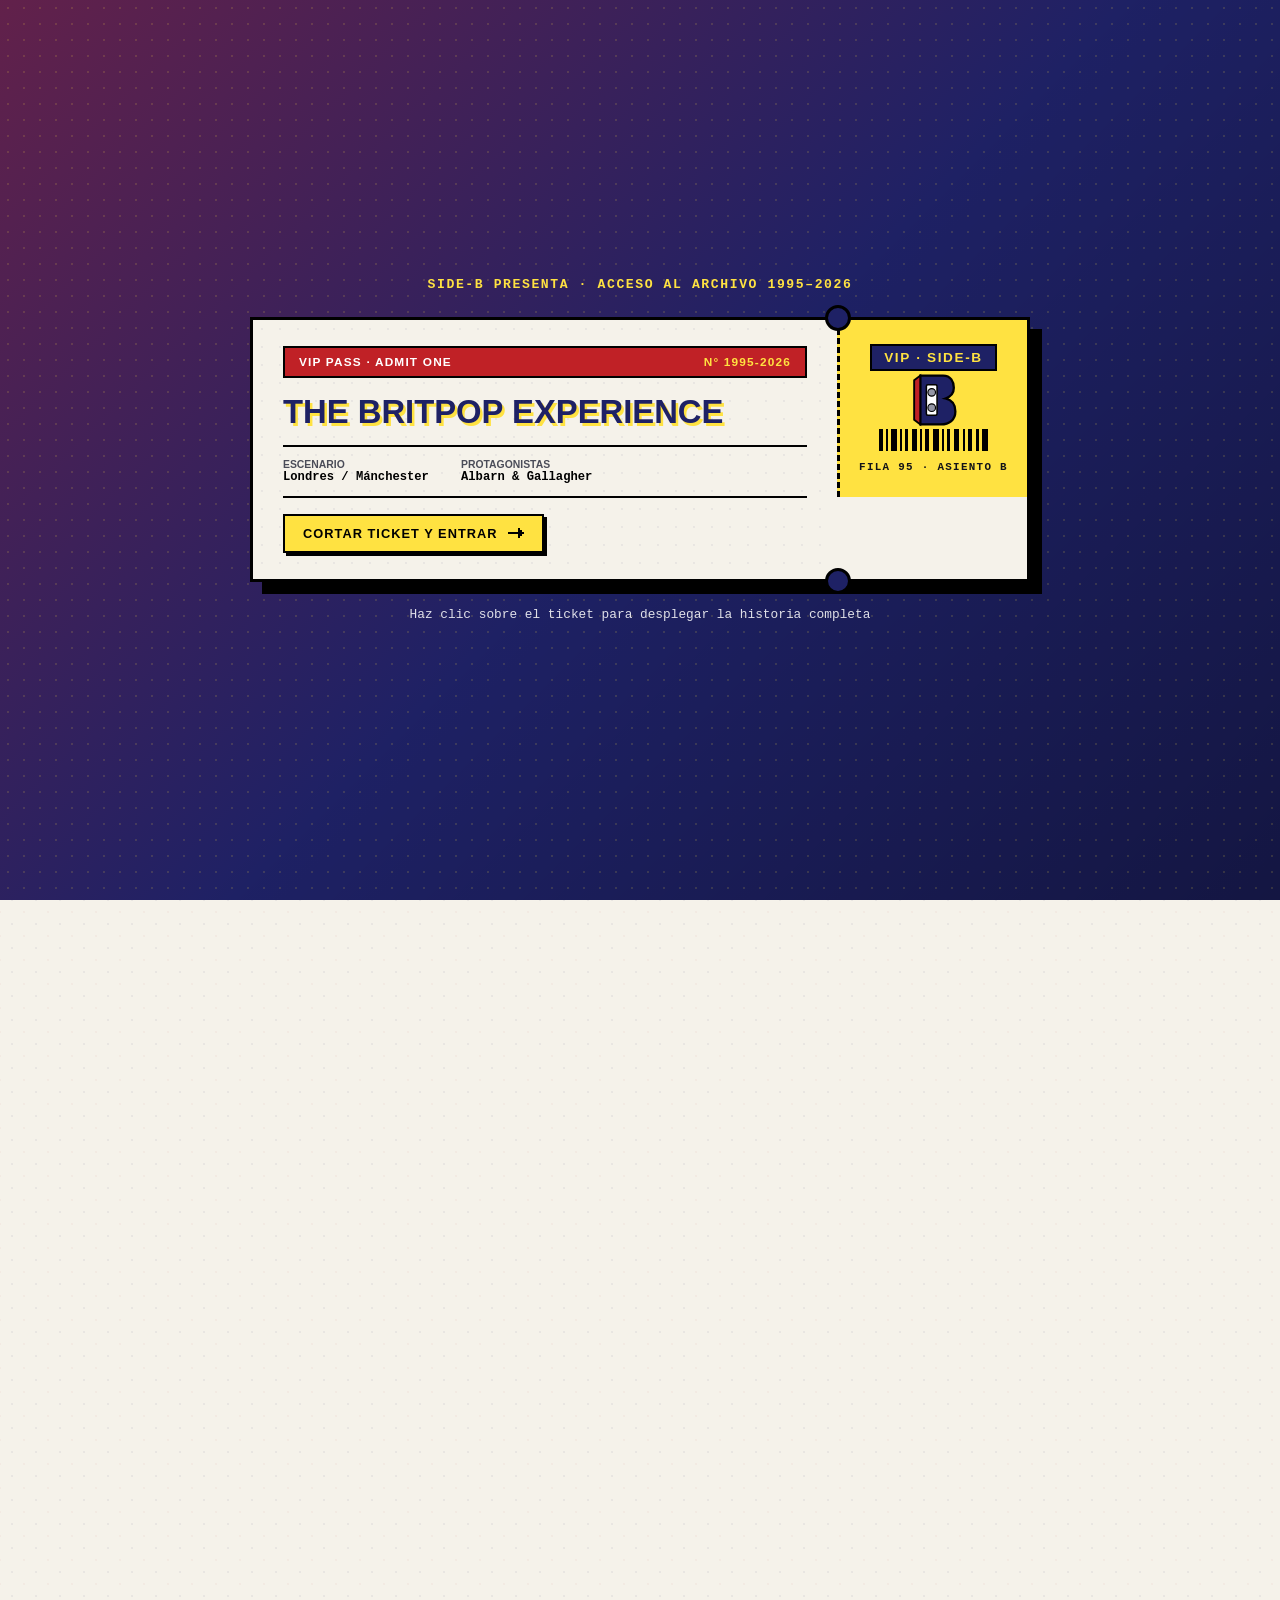
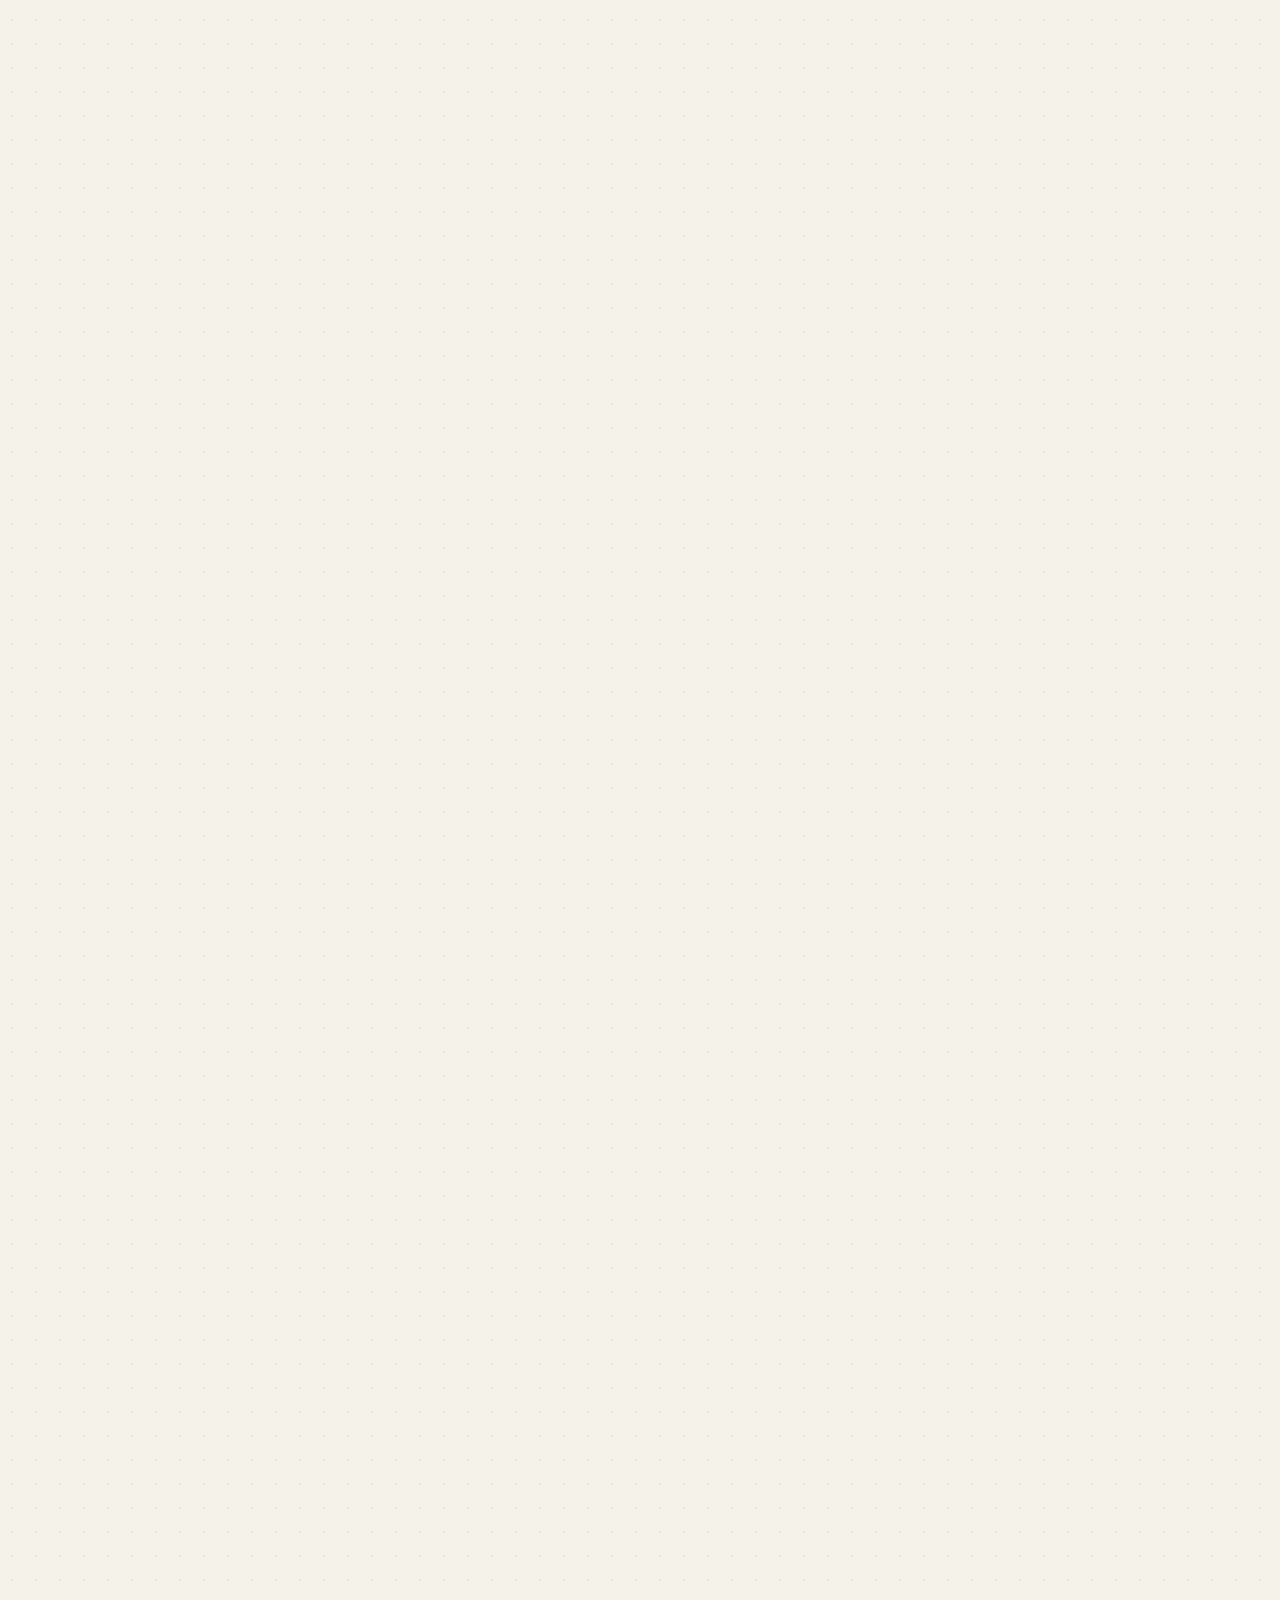
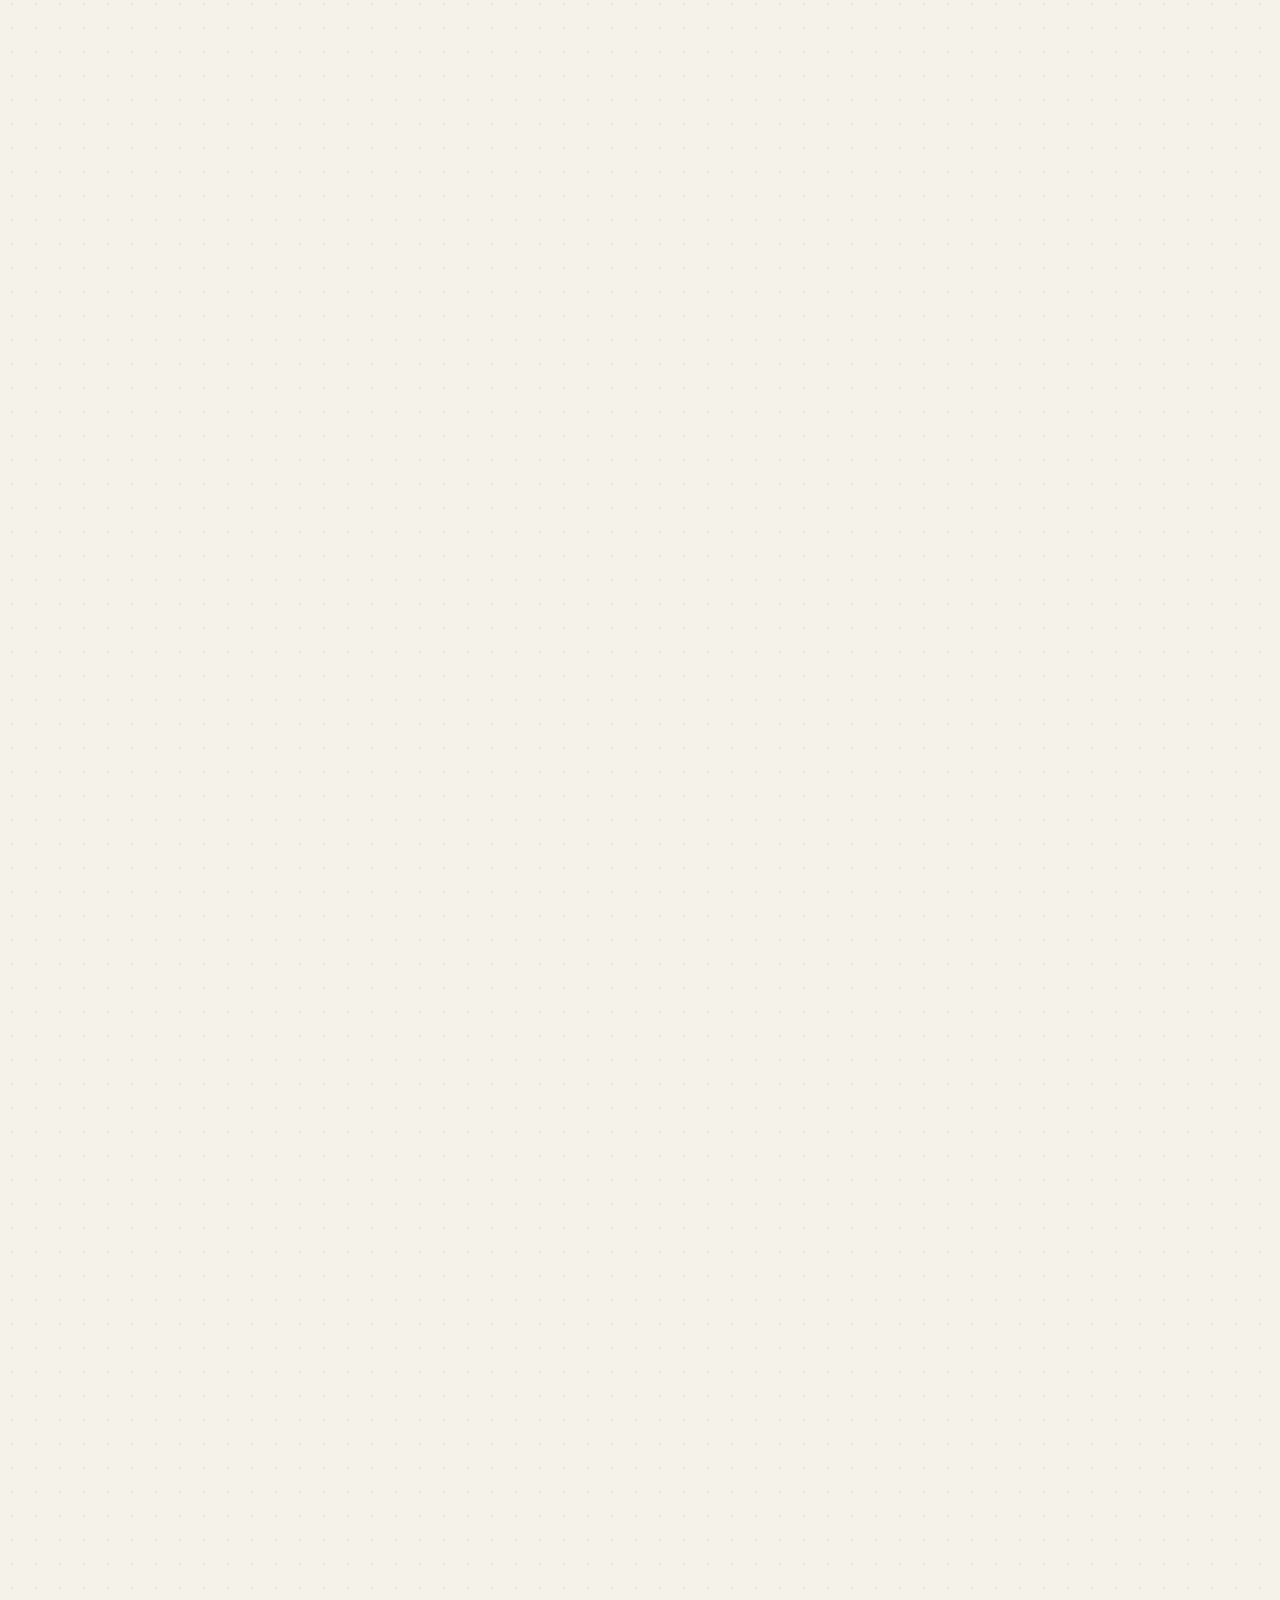
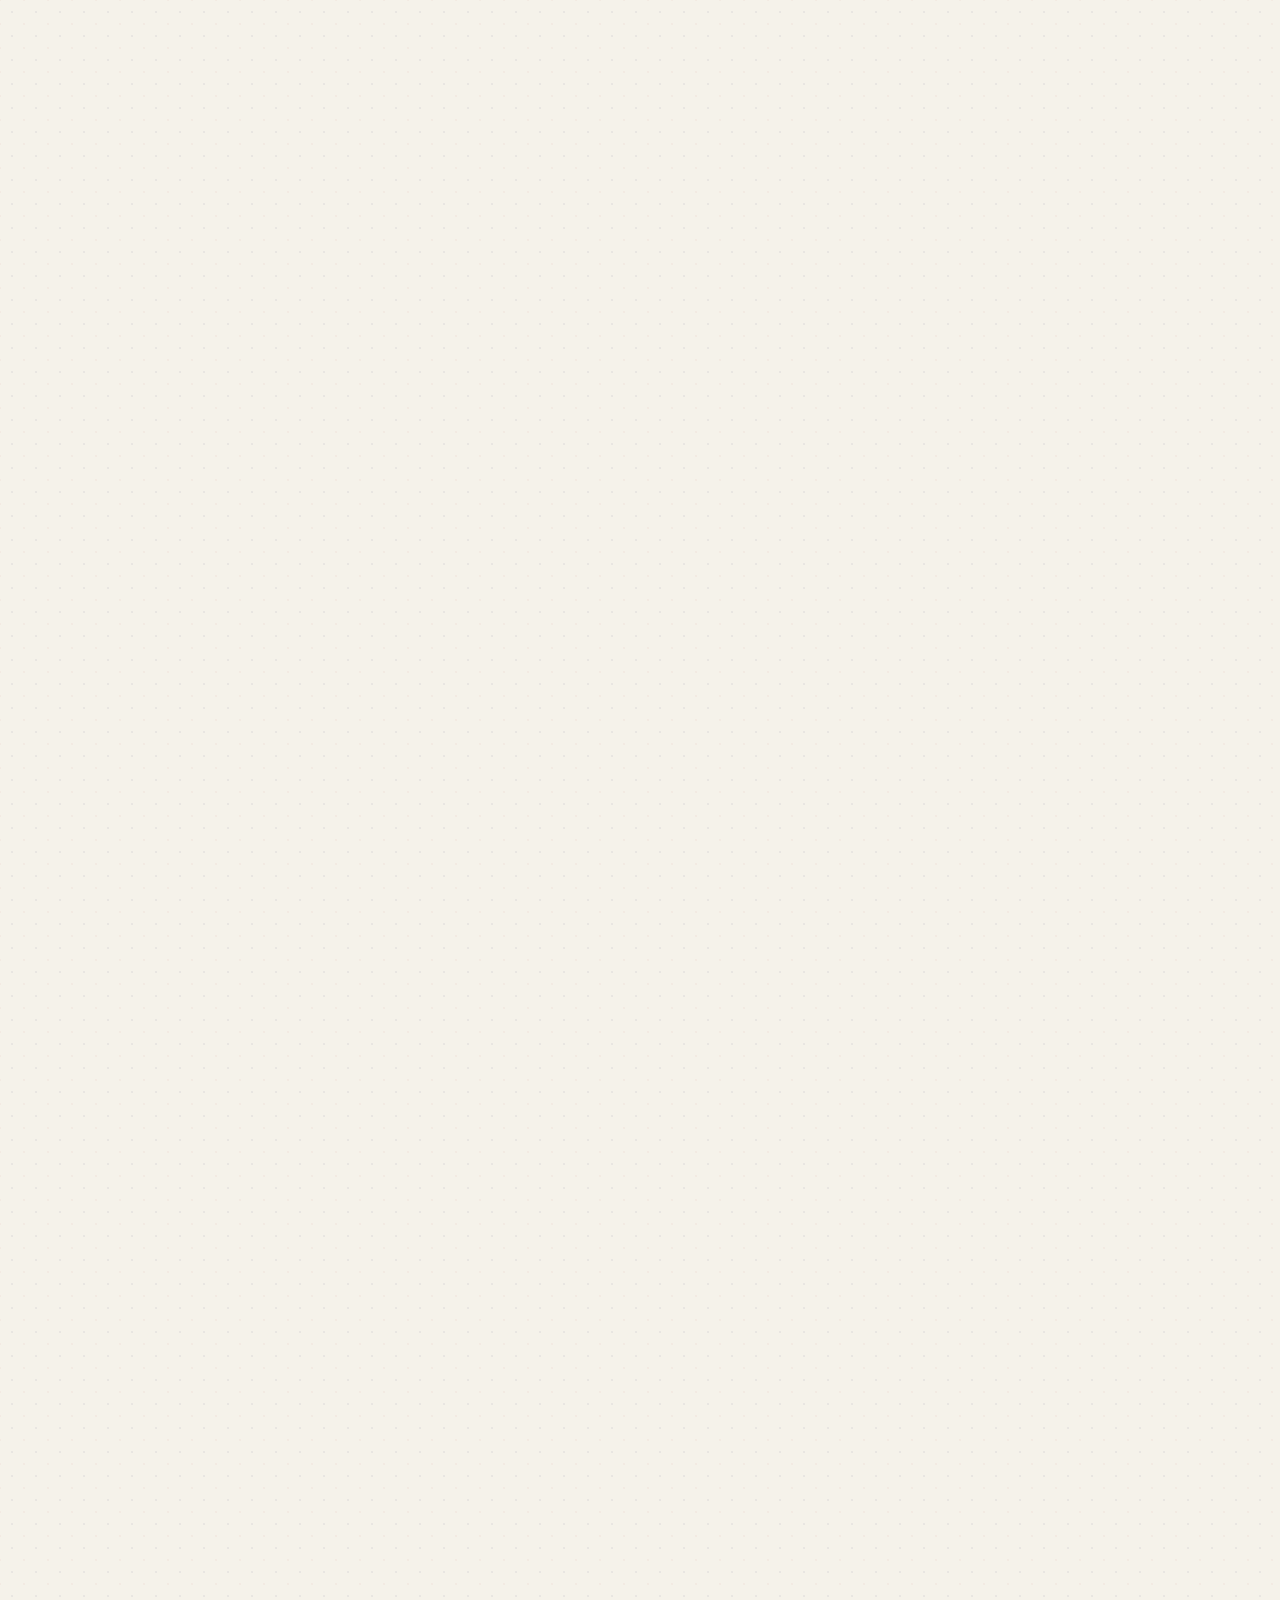
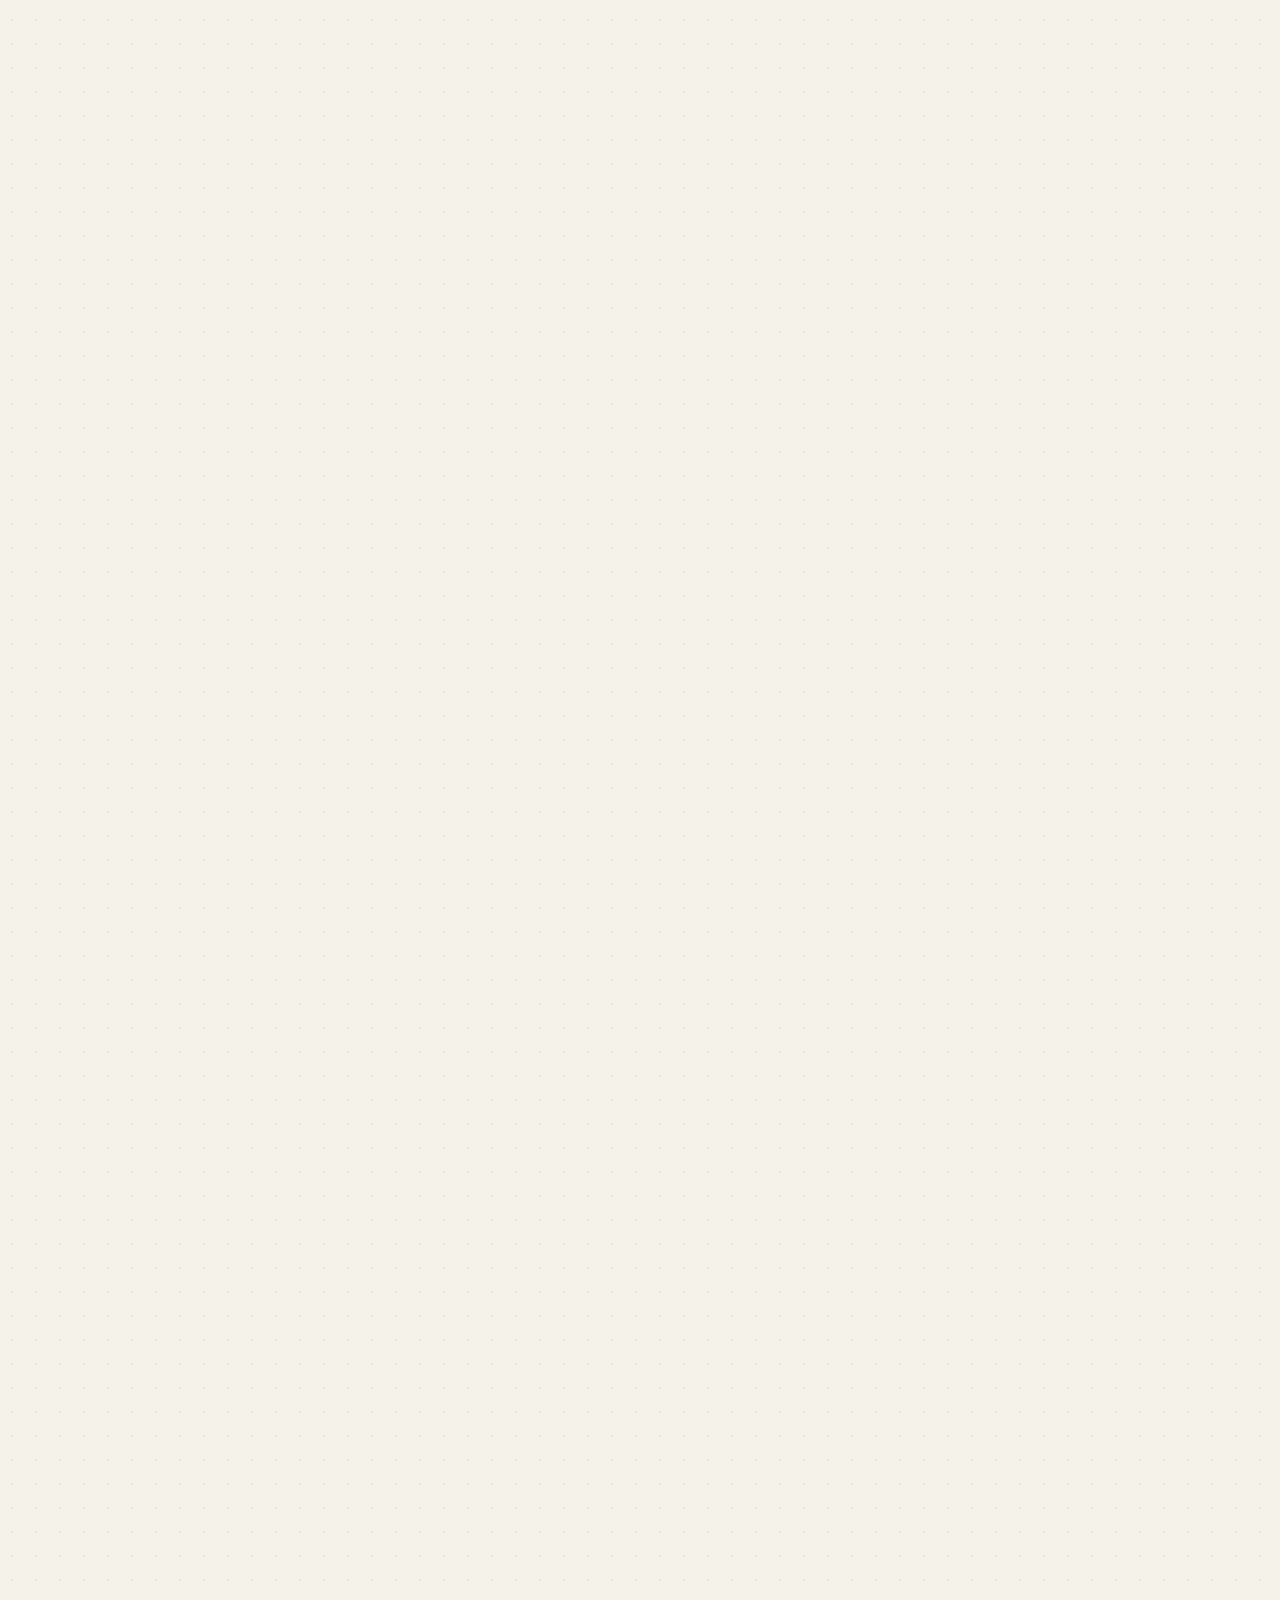
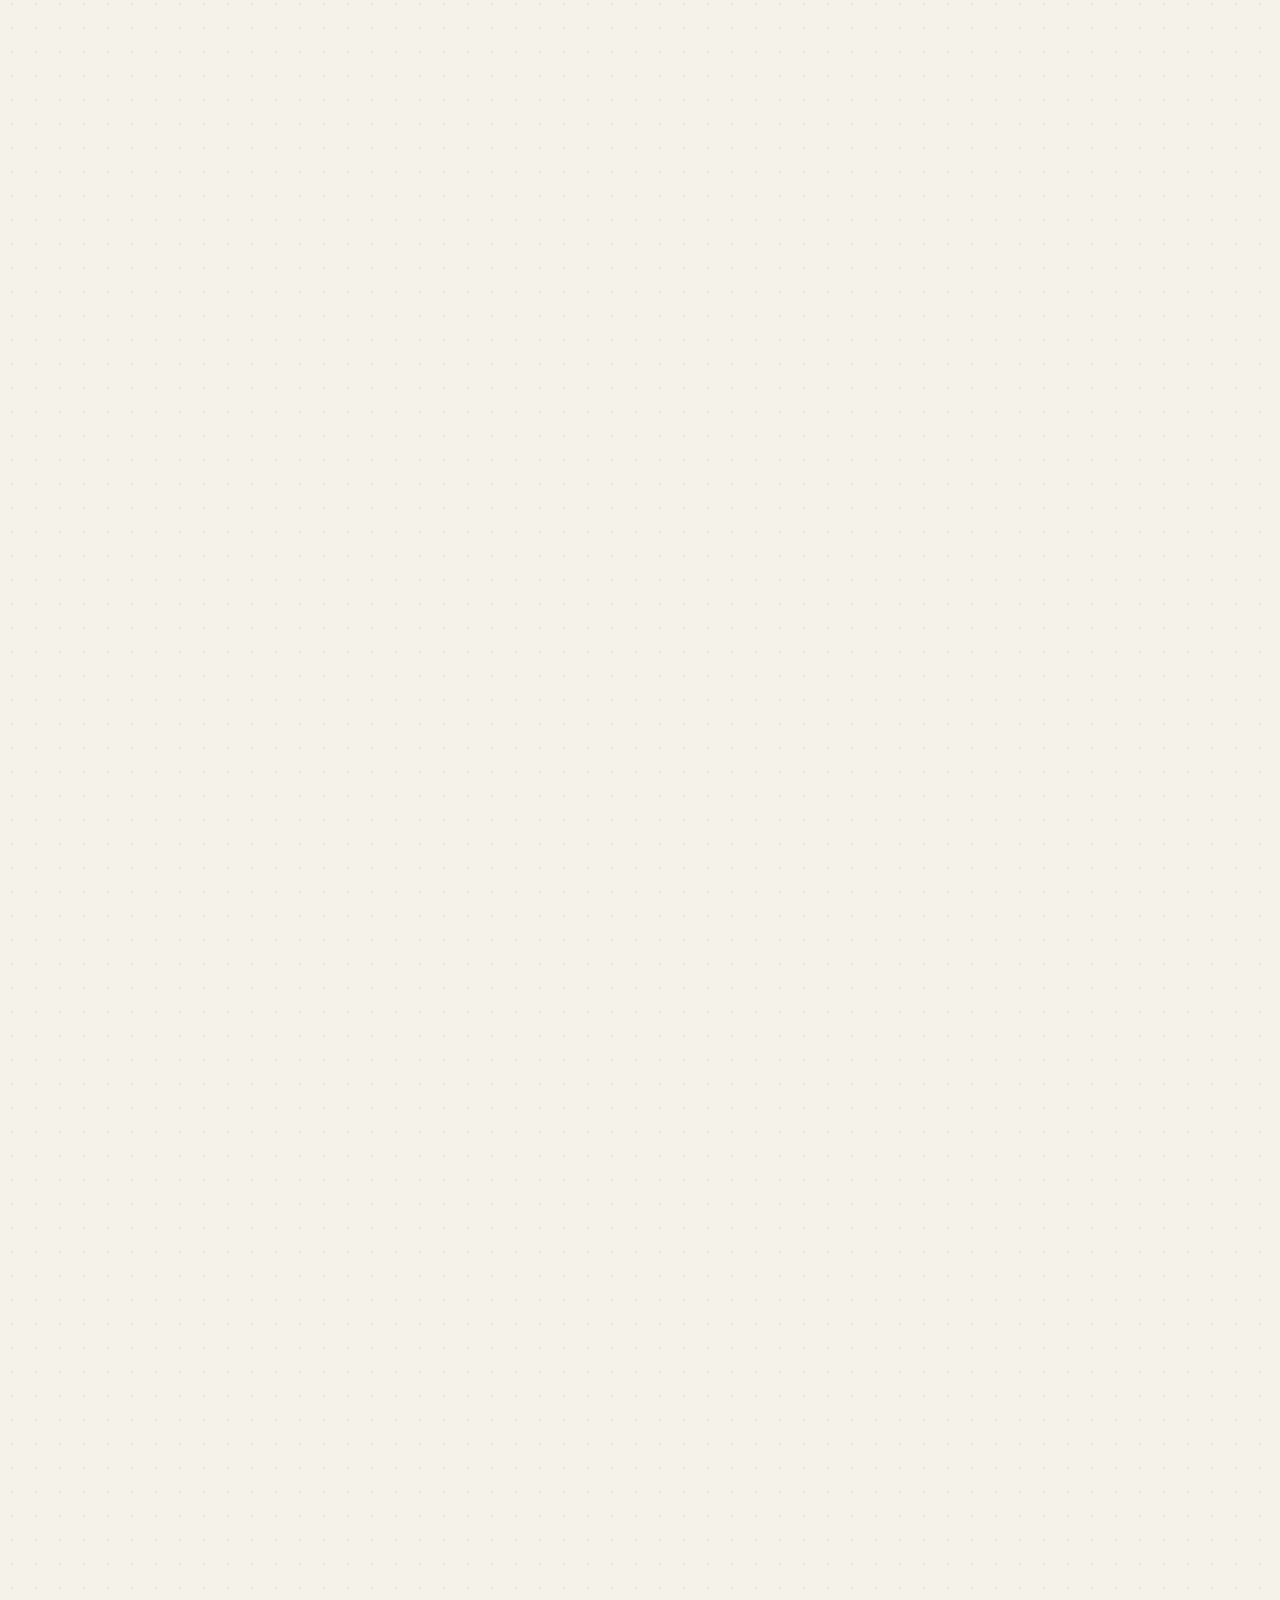
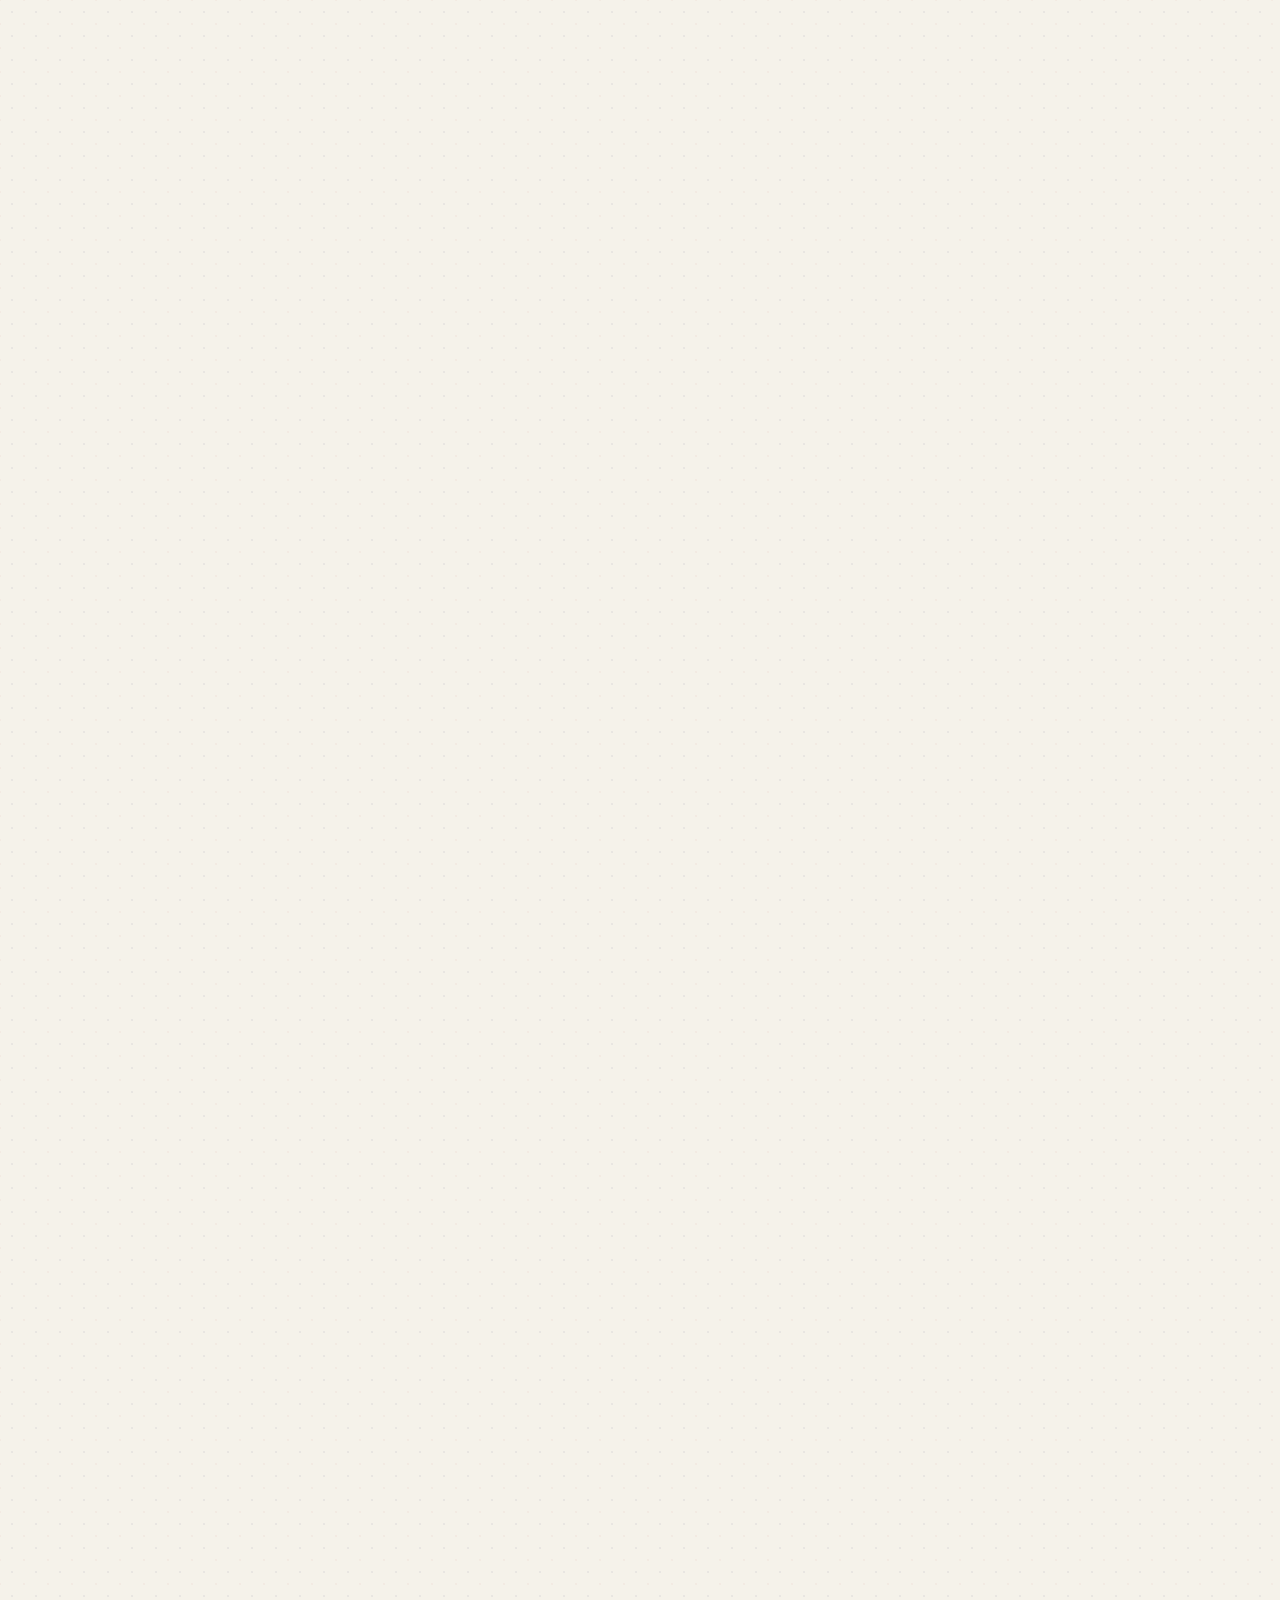
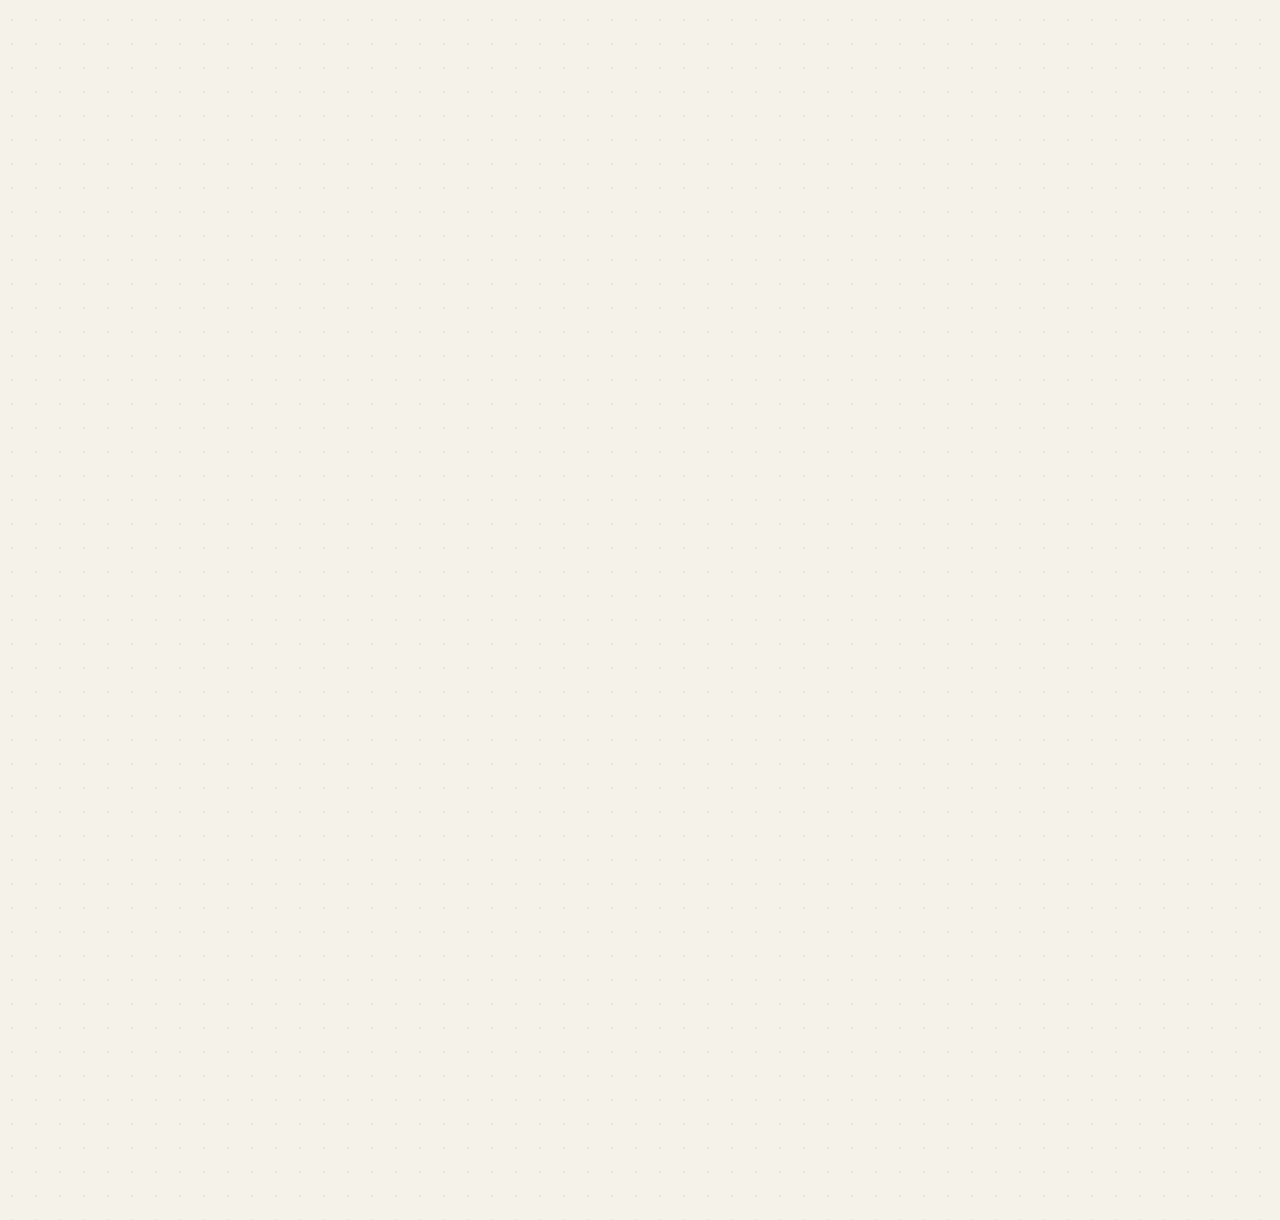
==== commit bd5ec350: "agregar imágenes en carpeta docs" ====
--- a/docs/index.html
+++ b/docs/index.html
@@ -90,7 +90,7 @@
   <header class="site-header">
     <div class="container header-inner">
       <a href="#portada" class="brand-mark" aria-label="Side-B — Inicio">
-        <img src="visualizaciones/análisis_visualizaciones/imágenes/logo_real.png" alt="Side-B" class="brand-logo-img" />
+        <img src="imágenes/logo_real.png" alt="Side-B" class="brand-logo-img" />
       </a>
 
       <nav class="top-nav" aria-label="Navegación principal">
@@ -269,11 +269,11 @@
             <div class="vip-pass-body">
               <div class="avatars-row">
                 <div class="avatar-circle" aria-hidden="true">
-                  <img src="visualizaciones/análisis_visualizaciones/imágenes/albarn1.jpeg" alt="Damon Albarn">
+                  <img src="imágenes/albarn1.jpeg" alt="Damon Albarn">
                 </div>
                 <!-- NUEVO DIV PARA IMAGEN AL LADO DEL CÍRCULO -->
                 <div class="avatar-side-box">
-                  <img src="visualizaciones/análisis_visualizaciones/imágenes/firmaalbarn1.jpeg" alt="Firma y estética Damon Albarn">
+                  <img src="imágenes/firmaalbarn1.jpeg" alt="Firma y estética Damon Albarn">
                 </div>
                 <div>
                   <div class="profile-name-bar profile-name-bar--albarn">Damon Albarn</div>
@@ -329,11 +329,11 @@
             <div class="vip-pass-body">
               <div class="avatars-row">
                 <div class="avatar-circle avatar-circle--navy" aria-hidden="true">
-                  <img src="visualizaciones/análisis_visualizaciones/imágenes/gallagher1.jpeg" alt="Liam y Noel Gallagher">
+                  <img src="imágenes/gallagher1.jpeg" alt="Liam y Noel Gallagher">
                 </div>
                 <!-- NUEVO DIV PARA IMAGEN AL LADO DEL CÍRCULO -->
                 <div class="avatar-side-box">
-                  <img src="visualizaciones/análisis_visualizaciones/imágenes/firmagallagher1.jpeg" alt="Firma y estética hermanos Gallagher">
+                  <img src="imágenes/firmagallagher1.jpeg" alt="Firma y estética hermanos Gallagher">
                 </div>
                 <div>
                   <div class="profile-name-bar profile-name-bar--gallagher">Liam y Noel Gallagher</div>
@@ -395,14 +395,14 @@
 
           <div class="wide-carousel-viewport">
             <div class="wide-carousel-track" id="c1Track">
-              <div class="wide-carousel-slide"><img src="visualizaciones/análisis_visualizaciones/imágenes/carrusel_1.jpeg" alt="Discografía Blur"></div>
-              <div class="wide-carousel-slide"><img src="visualizaciones/análisis_visualizaciones/imágenes/carrusel_2.jpeg" alt="Discografía Oasis"></div>
-              <div class="wide-carousel-slide"><img src="visualizaciones/análisis_visualizaciones/imágenes/carrusel_3.jpeg" alt="Discografía Gorillaz"></div>
-              <div class="wide-carousel-slide"><img src="visualizaciones/análisis_visualizaciones/imágenes/carrusel_4.jpeg" alt="Discografía Noel Gallagher's High Flying Birds"></div>
-              <div class="wide-carousel-slide"><img src="visualizaciones/análisis_visualizaciones/imágenes/carrusel_5.jpeg" alt="Discografía Liam Gallagher"></div>
-              <div class="wide-carousel-slide"><img src="visualizaciones/análisis_visualizaciones/imágenes/carrusel_6.jpeg" alt="Discografía Beady Eye"></div>
-              <div class="wide-carousel-slide"><img src="visualizaciones/análisis_visualizaciones/imágenes/carrusel_7.jpeg" alt="Discografía Damon Albarn"></div>
-              <div class="wide-carousel-slide"><img src="visualizaciones/análisis_visualizaciones/imágenes/carrusel_8.jpeg" alt="Discografía The Good, the Bad & the Queen"></div>
+              <div class="wide-carousel-slide"><img src="imágenes/carrusel_1.jpeg" alt="Discografía Blur"></div>
+              <div class="wide-carousel-slide"><img src="imágenes/carrusel_2.jpeg" alt="Discografía Oasis"></div>
+              <div class="wide-carousel-slide"><img src="imágenes/carrusel_3.jpeg" alt="Discografía Gorillaz"></div>
+              <div class="wide-carousel-slide"><img src="imágenes/carrusel_4.jpeg" alt="Discografía Noel Gallagher's High Flying Birds"></div>
+              <div class="wide-carousel-slide"><img src="imágenes/carrusel_5.jpeg" alt="Discografía Liam Gallagher"></div>
+              <div class="wide-carousel-slide"><img src="imágenes/carrusel_6.jpeg" alt="Discografía Beady Eye"></div>
+              <div class="wide-carousel-slide"><img src="imágenes/carrusel_7.jpeg" alt="Discografía Damon Albarn"></div>
+              <div class="wide-carousel-slide"><img src="imágenes/carrusel_8.jpeg" alt="Discografía The Good, the Bad & the Queen"></div>
             </div>
           </div>
 
@@ -447,7 +447,7 @@
           <div class="fragmento-mitad fragmento-mitad--izq">
             <div class="fragmento-papel fragmento-papel--izq" aria-hidden="true"></div>
             <img
-              src="visualizaciones/análisis_visualizaciones/imágenes/roto.jpeg"
+              src="imágenes/roto.jpeg"
               class="fragmento-foto fragmento-foto--izq"
               alt="Liam Gallagher"
             >
@@ -457,7 +457,7 @@
           <div class="fragmento-mitad fragmento-mitad--der">
             <div class="fragmento-papel fragmento-papel--der" aria-hidden="true"></div>
             <img
-              src="visualizaciones/análisis_visualizaciones/imágenes/roto.jpeg"
+              src="imágenes/roto.jpeg"
               class="fragmento-foto fragmento-foto--der"
               alt="Noel Gallagher"
             >
@@ -517,7 +517,7 @@
         </div>
 
         <div class="collage-frame">
-          <img src="visualizaciones/análisis_visualizaciones/imágenes/collage.jpeg" alt="Collage de series con música del Britpop">
+          <img src="imágenes/collage.jpeg" alt="Collage de series con música del Britpop">
         </div>
 
         <div class="reading-col" style="margin-top:32px;">
@@ -533,7 +533,7 @@
           <!-- SEGUNDO LUGAR -->
           <div class="podium-item second">
             <div class="flag">
-              <img src="visualizaciones/análisis_visualizaciones/imágenes/uk.jpeg" alt="Reino Unido">
+              <img src="imágenes/uk.jpeg" alt="Reino Unido">
             </div>
             <div class="works">160 <span>obras</span></div>
 
@@ -545,7 +545,7 @@
           <!-- PRIMER LUGAR -->
           <div class="podium-item first">
             <div class="flag">
-              <img src="visualizaciones/análisis_visualizaciones/imágenes/usa.jpeg" alt="Estados Unidos">
+              <img src="imágenes/usa.jpeg" alt="Estados Unidos">
             </div>
             <div class="works">216 <span>obras</span></div>
 
@@ -557,7 +557,7 @@
           <!-- TERCER LUGAR -->
           <div class="podium-item third">
             <div class="flag">
-              <img src="visualizaciones/análisis_visualizaciones/imágenes/canada.jpeg" alt="Canadá">
+              <img src="imágenes/canada.jpeg" alt="Canadá">
             </div>
             <div class="works">16 <span>obras</span></div>
 
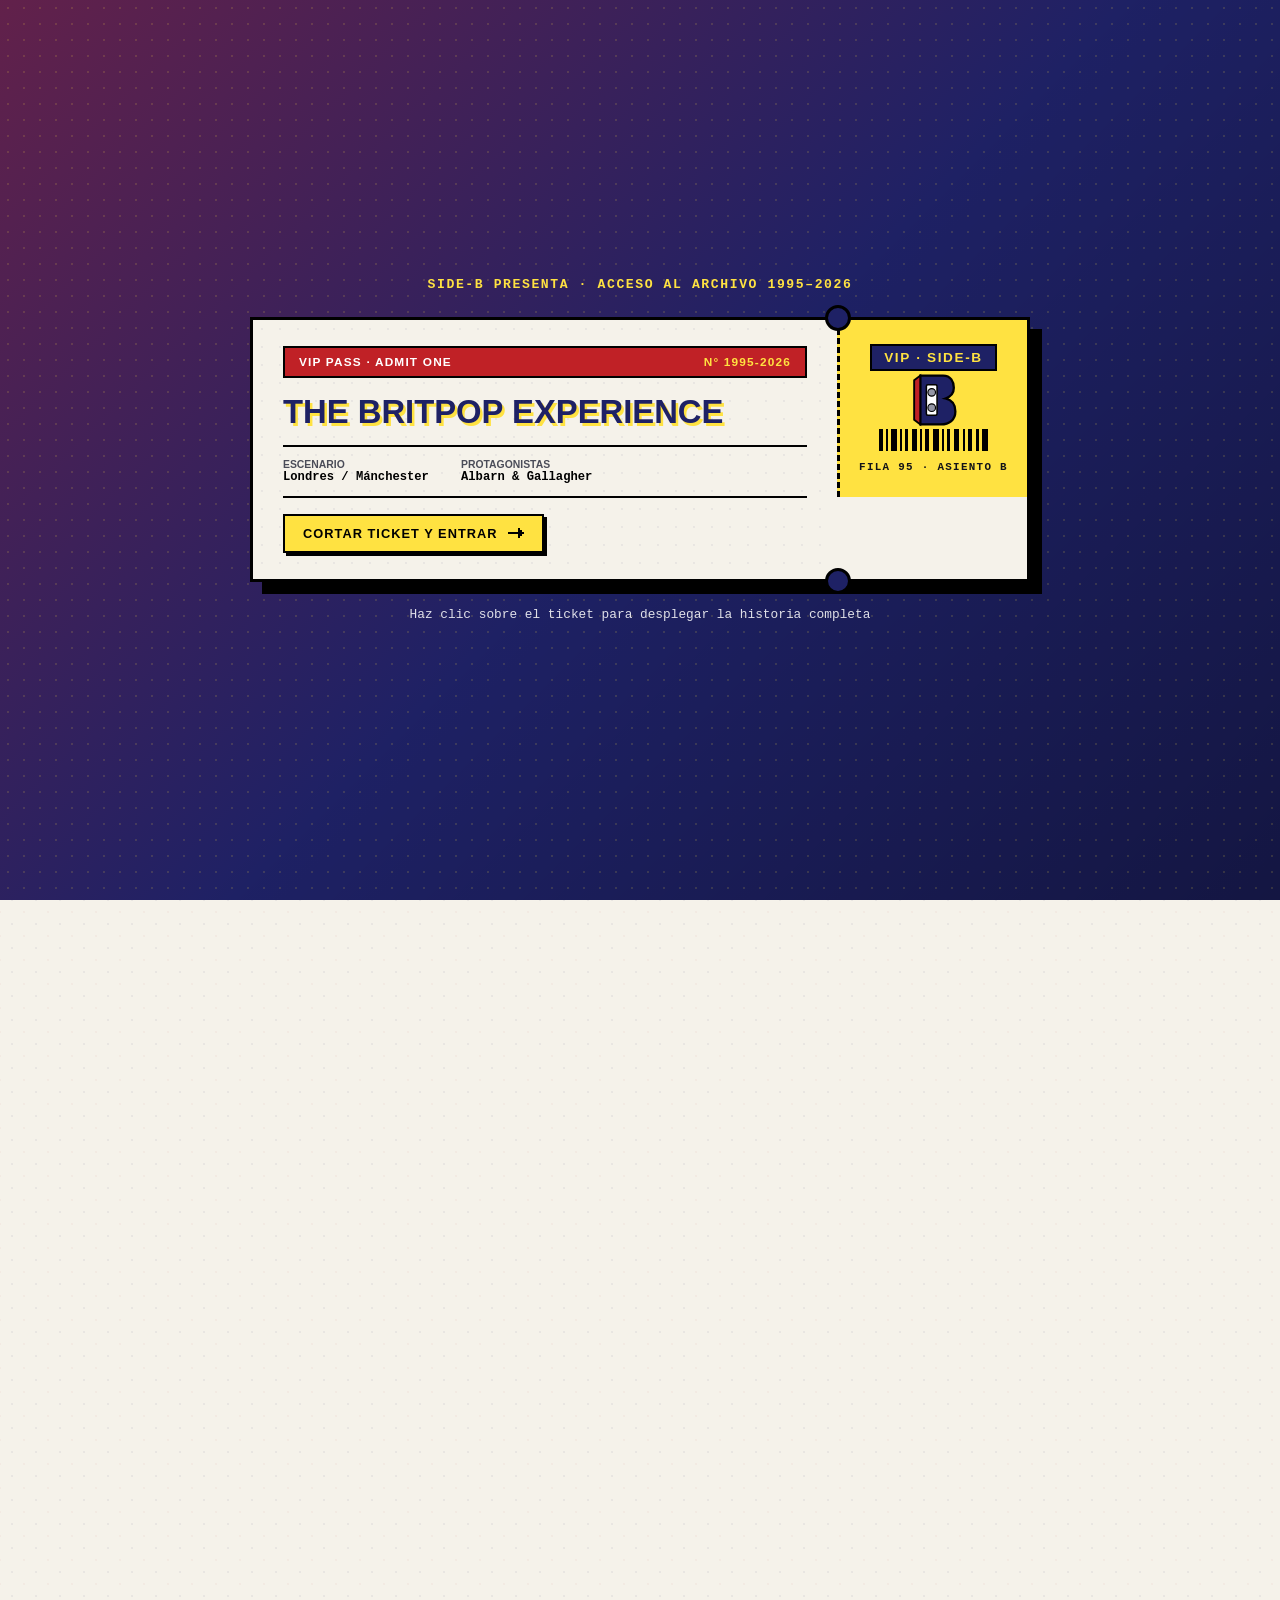
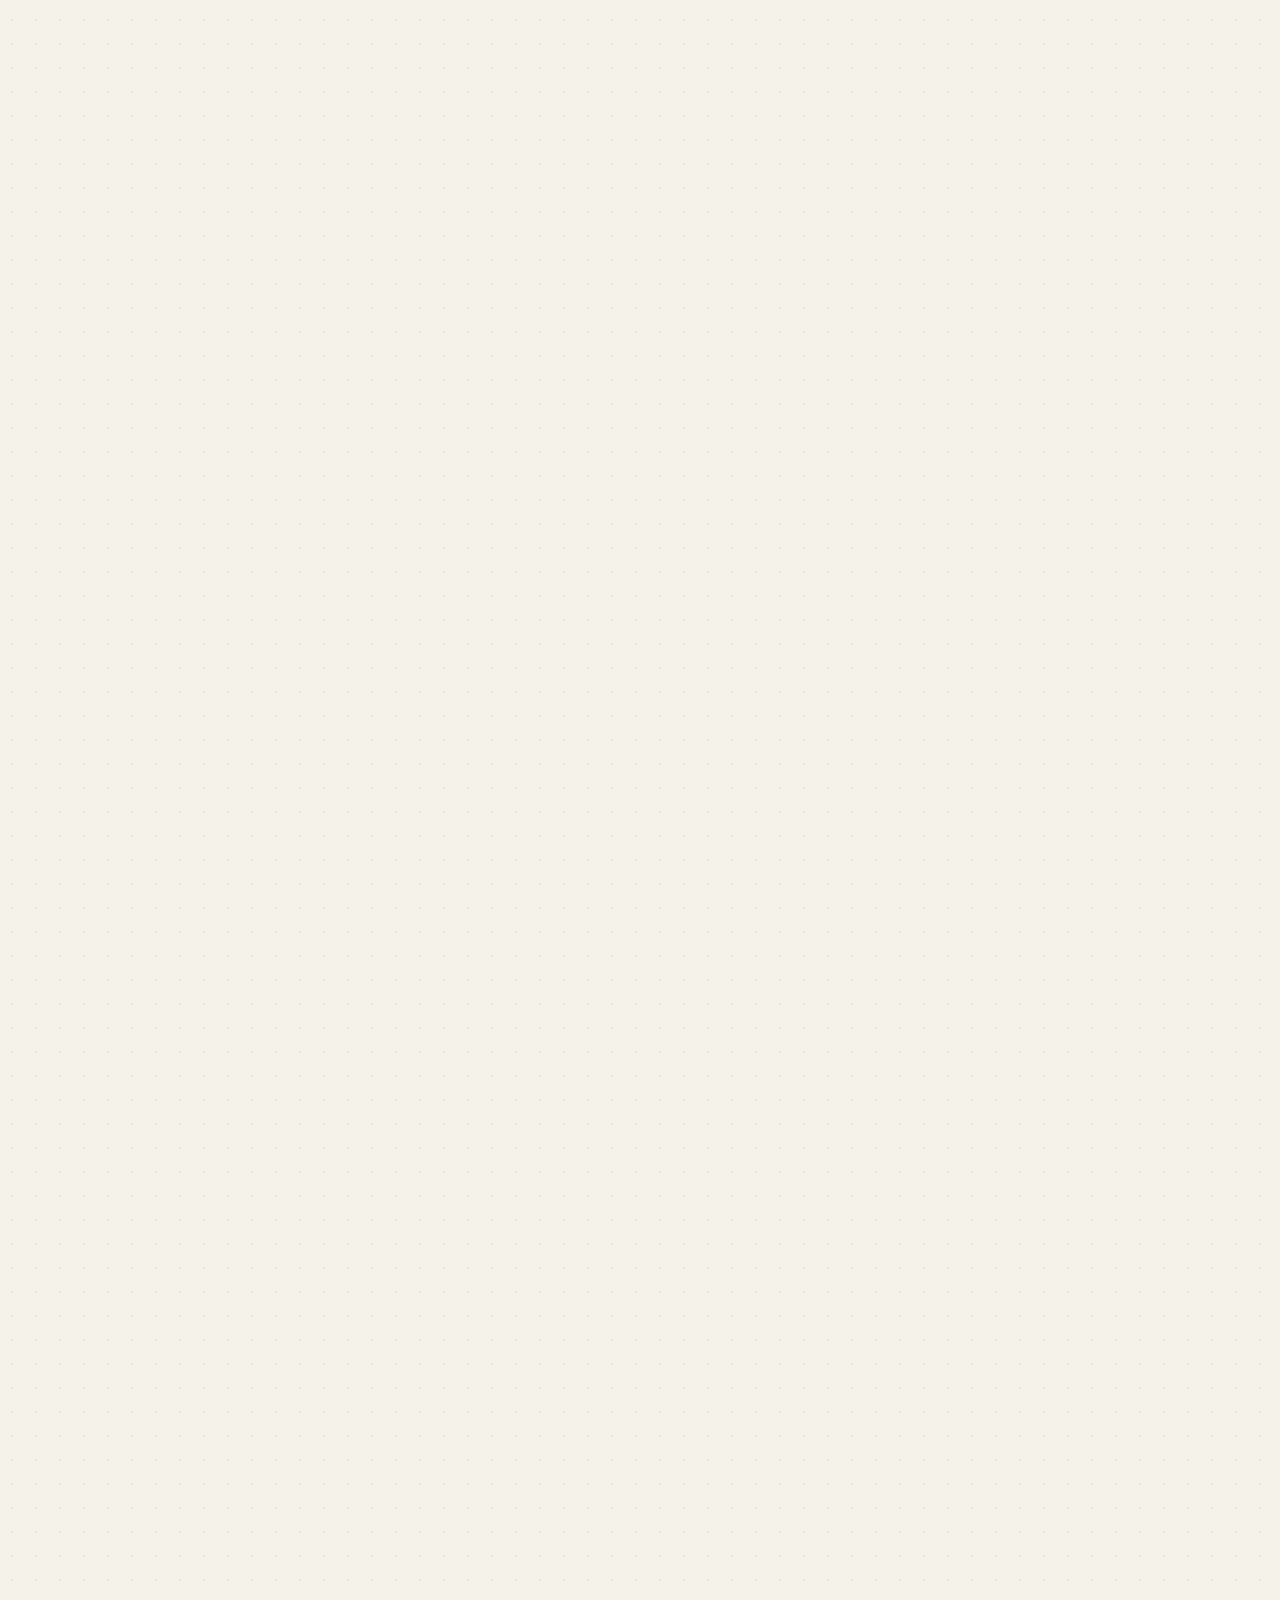
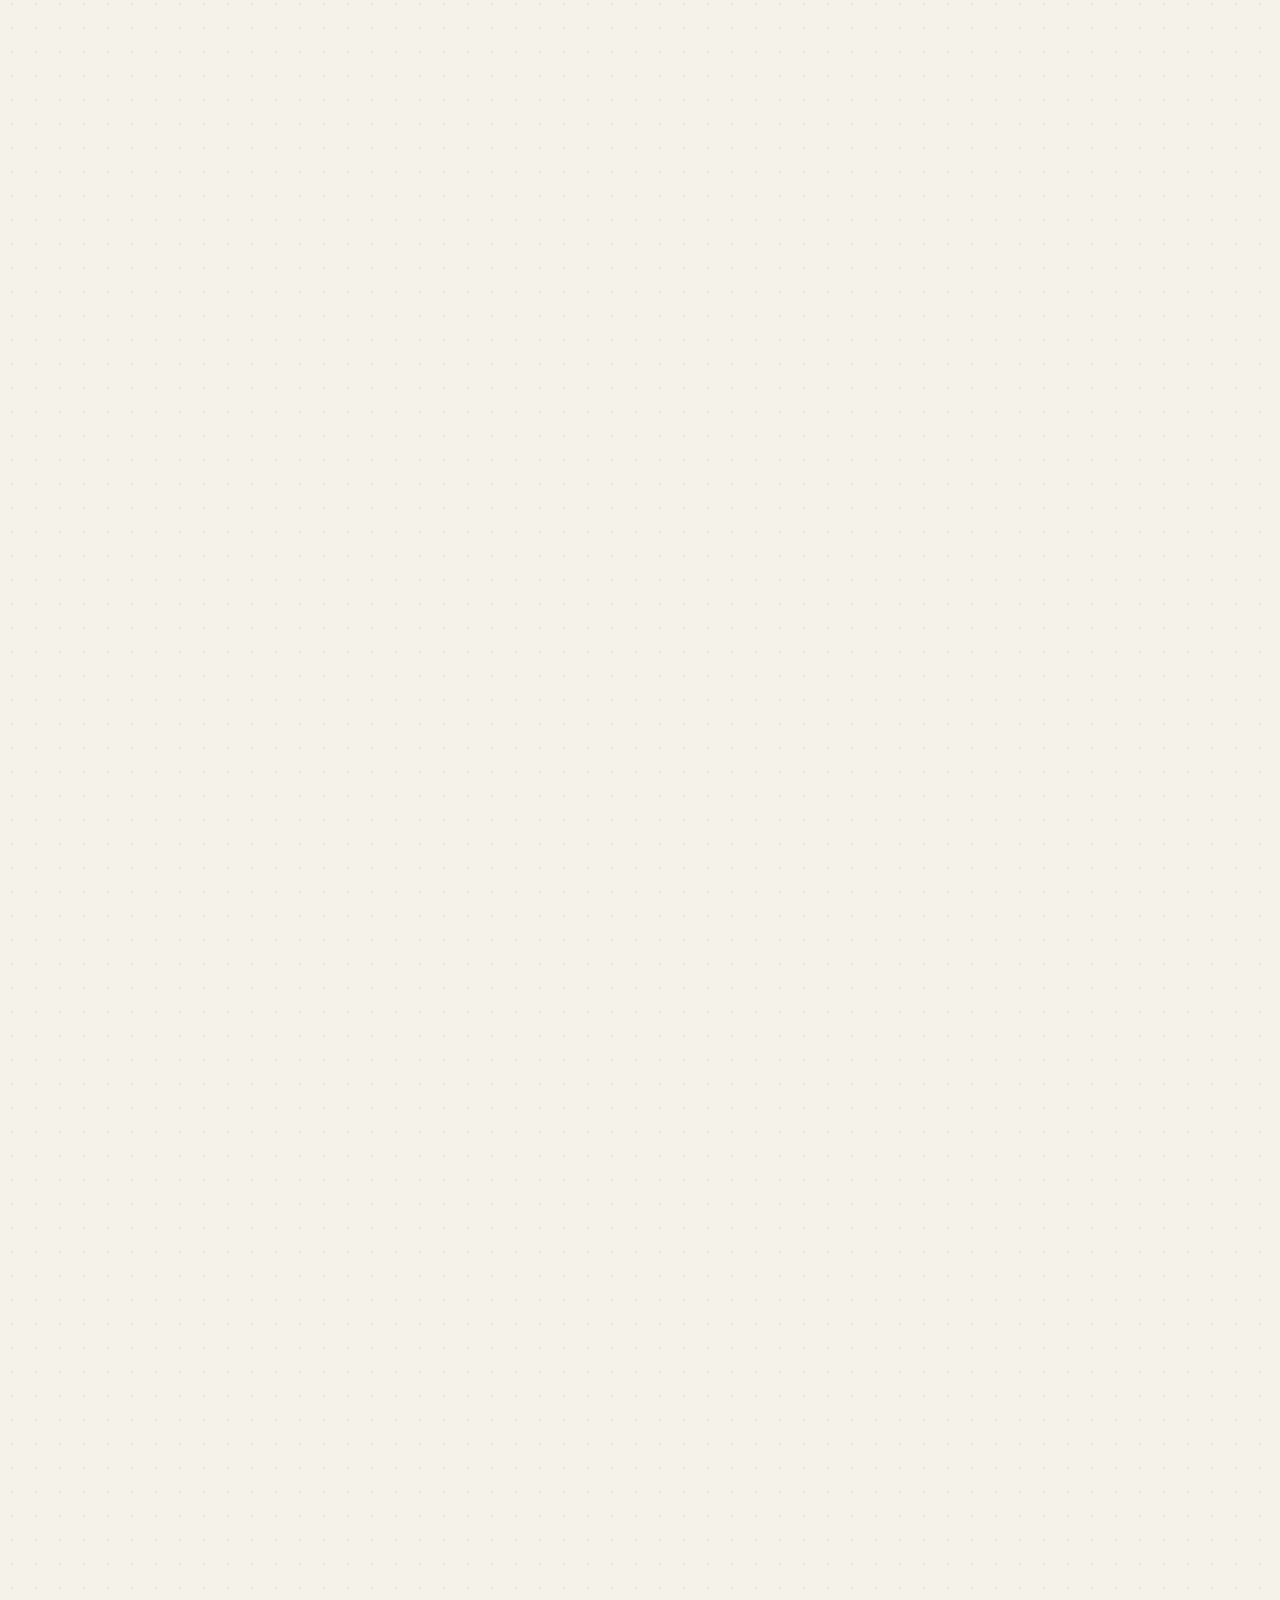
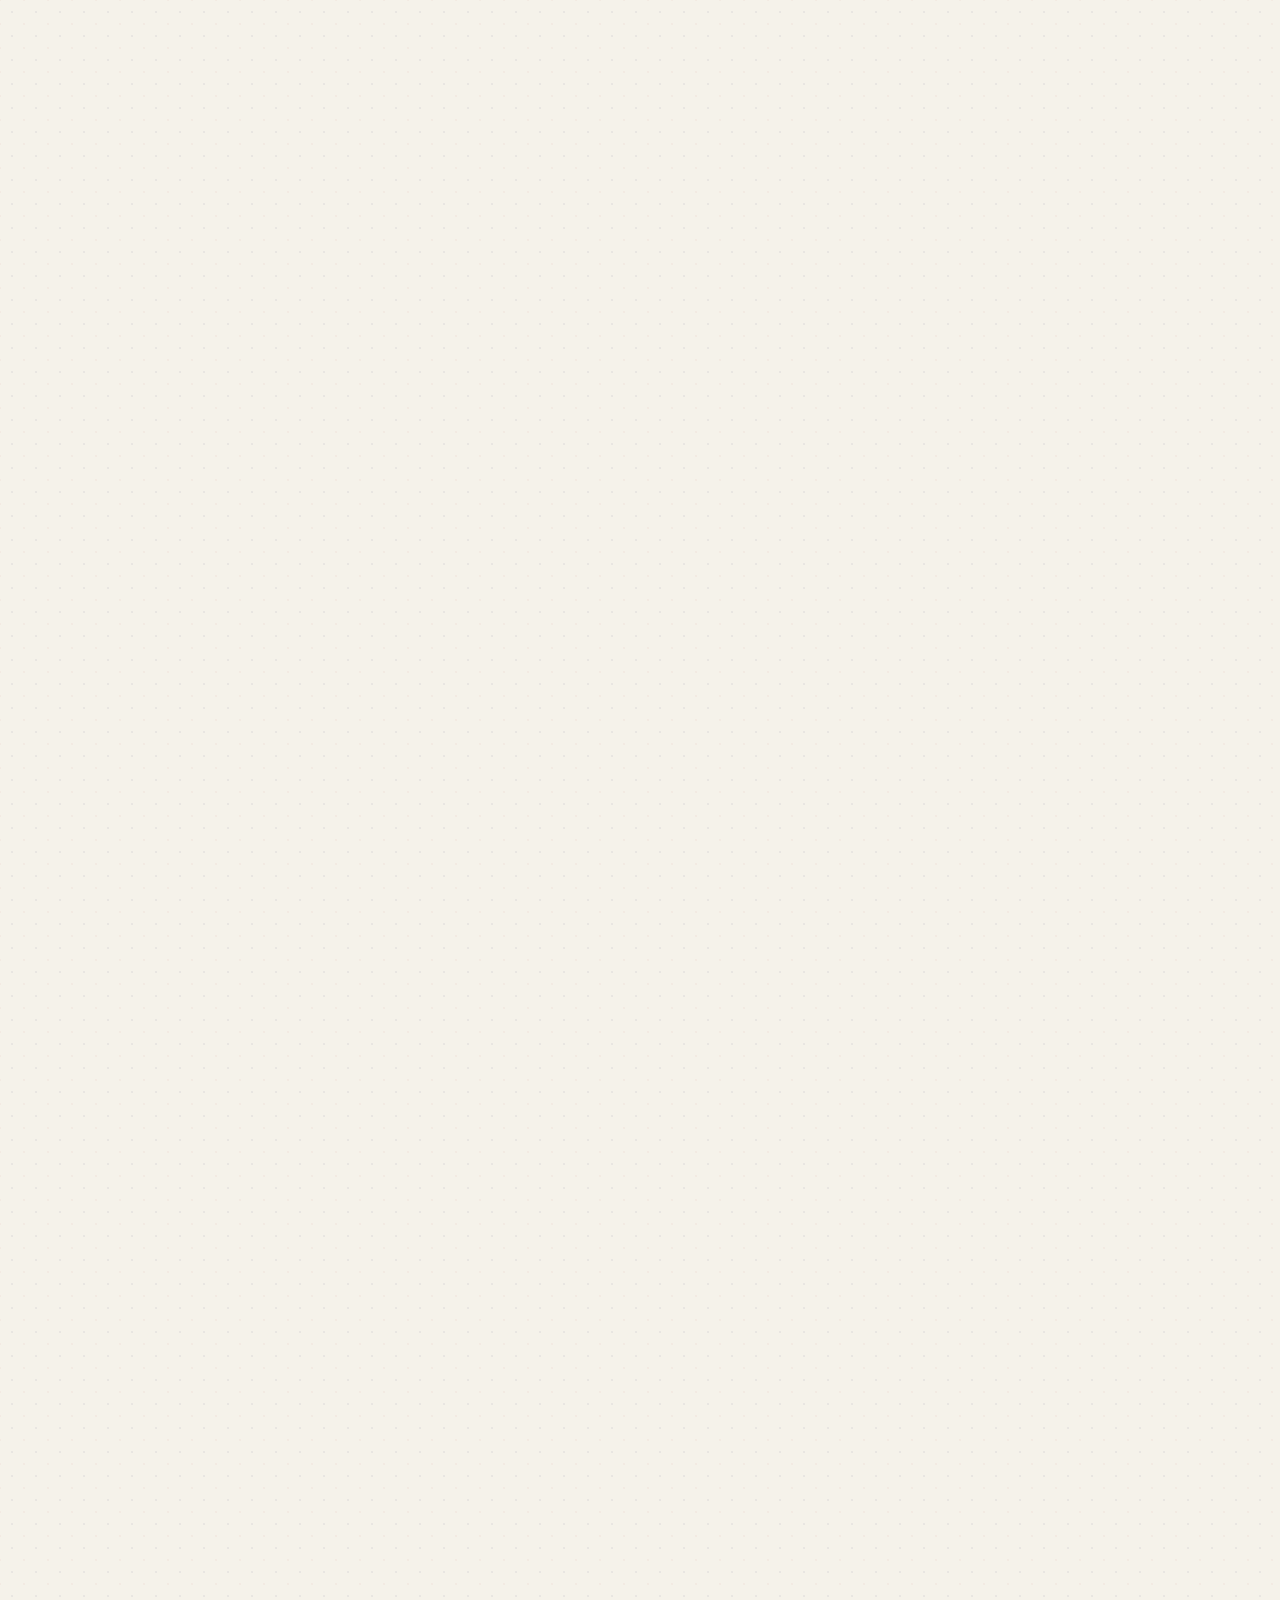
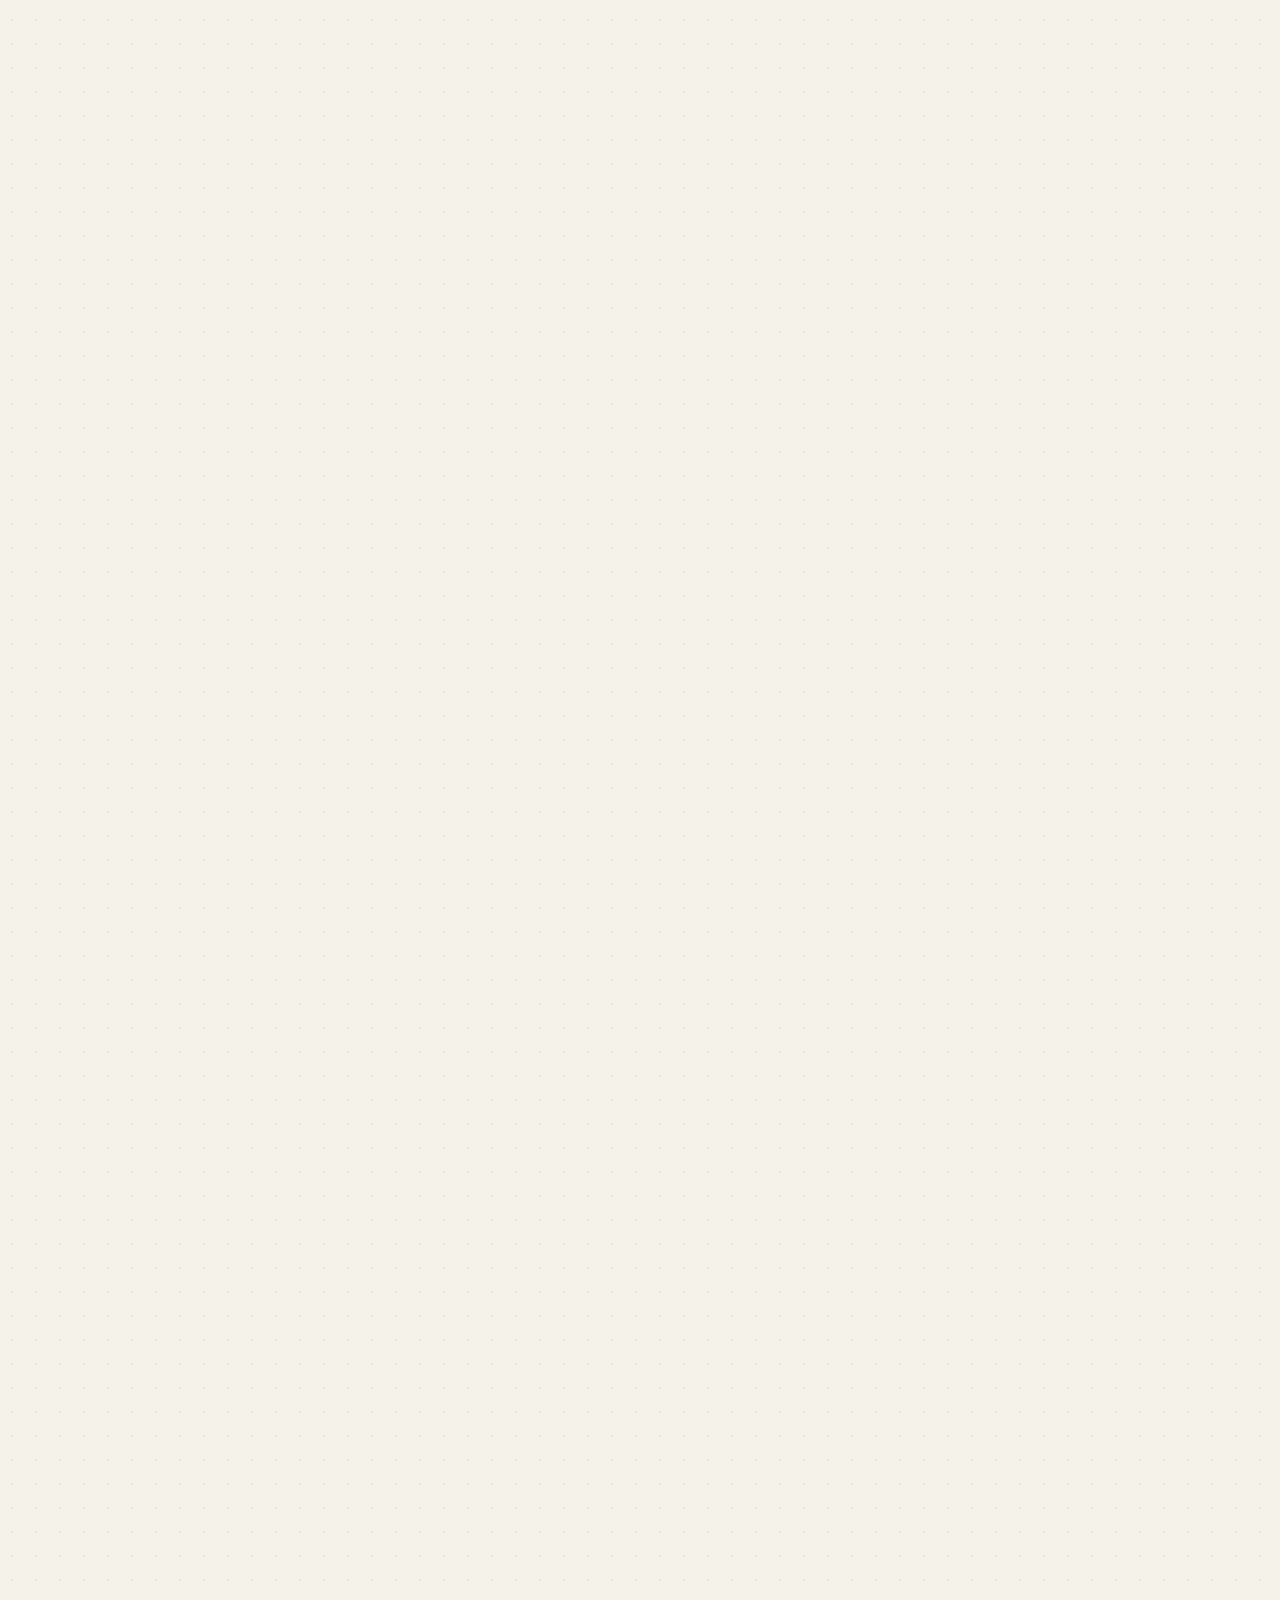
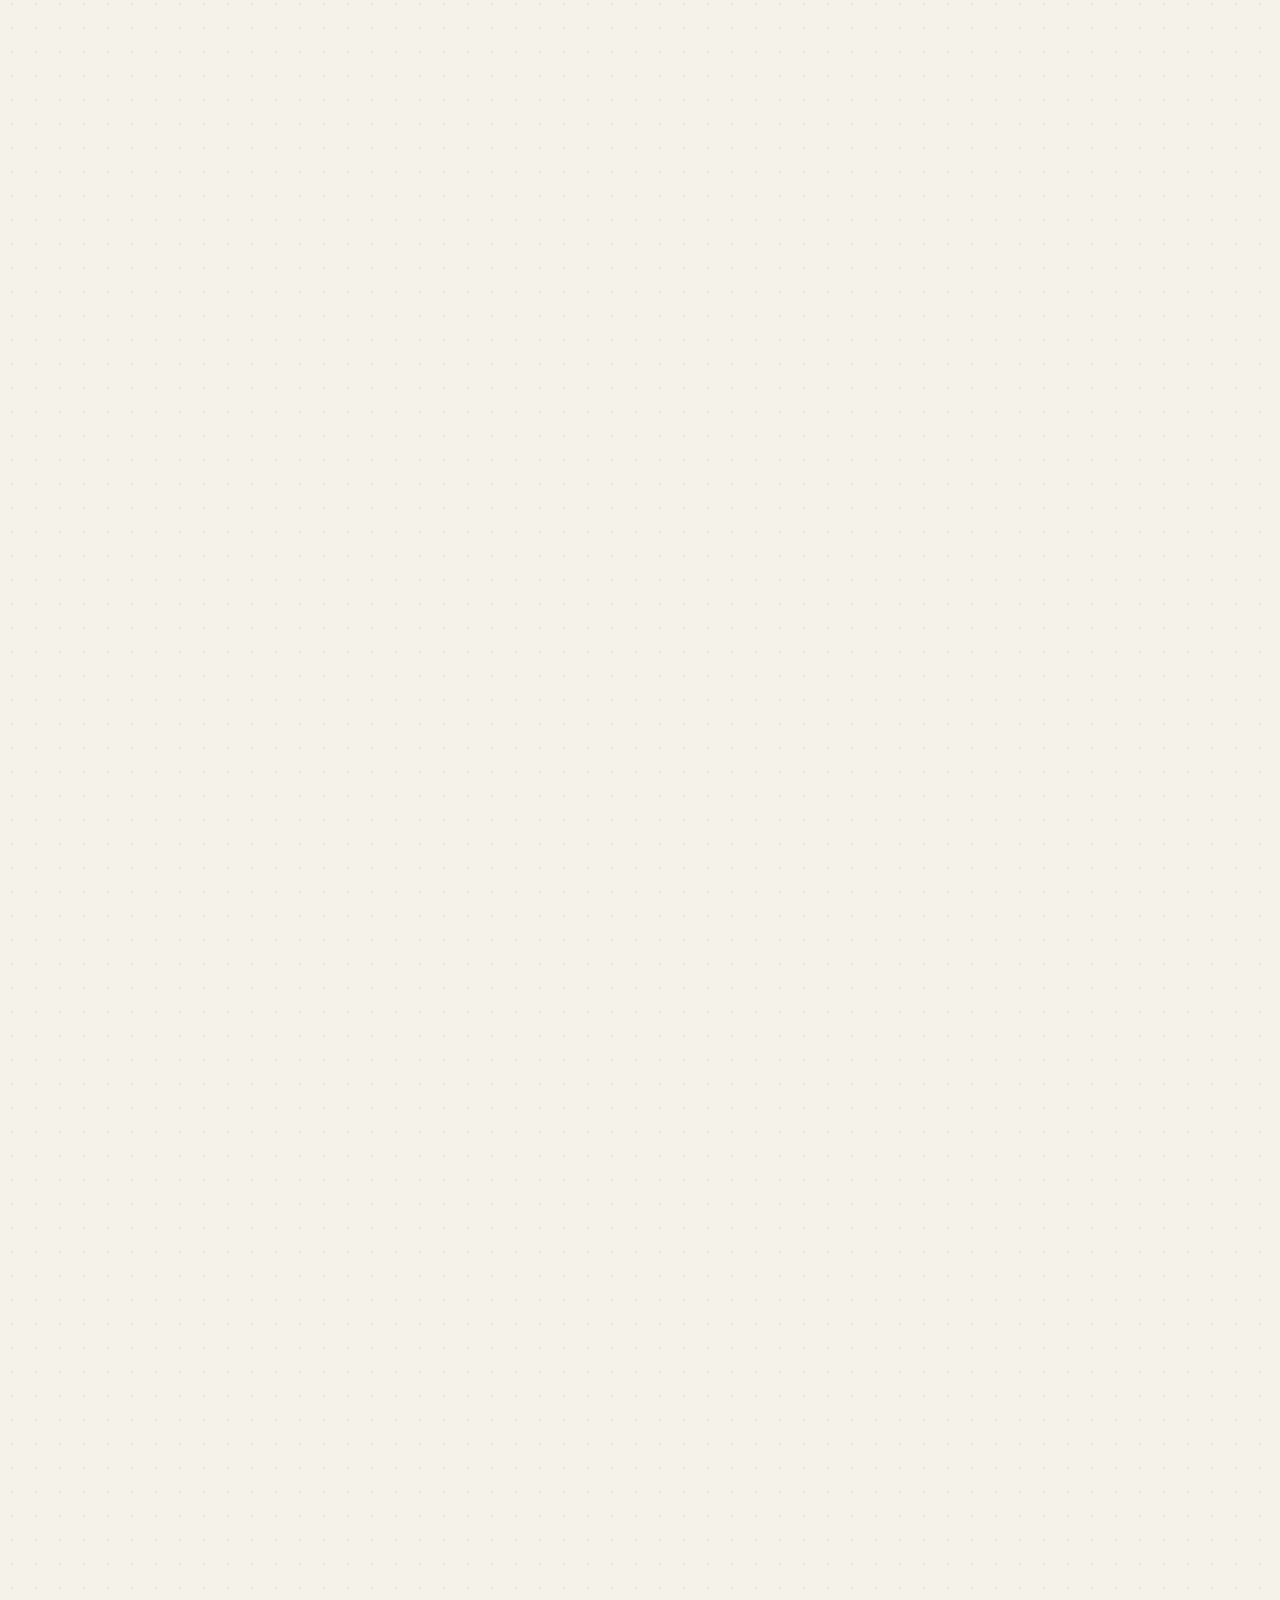
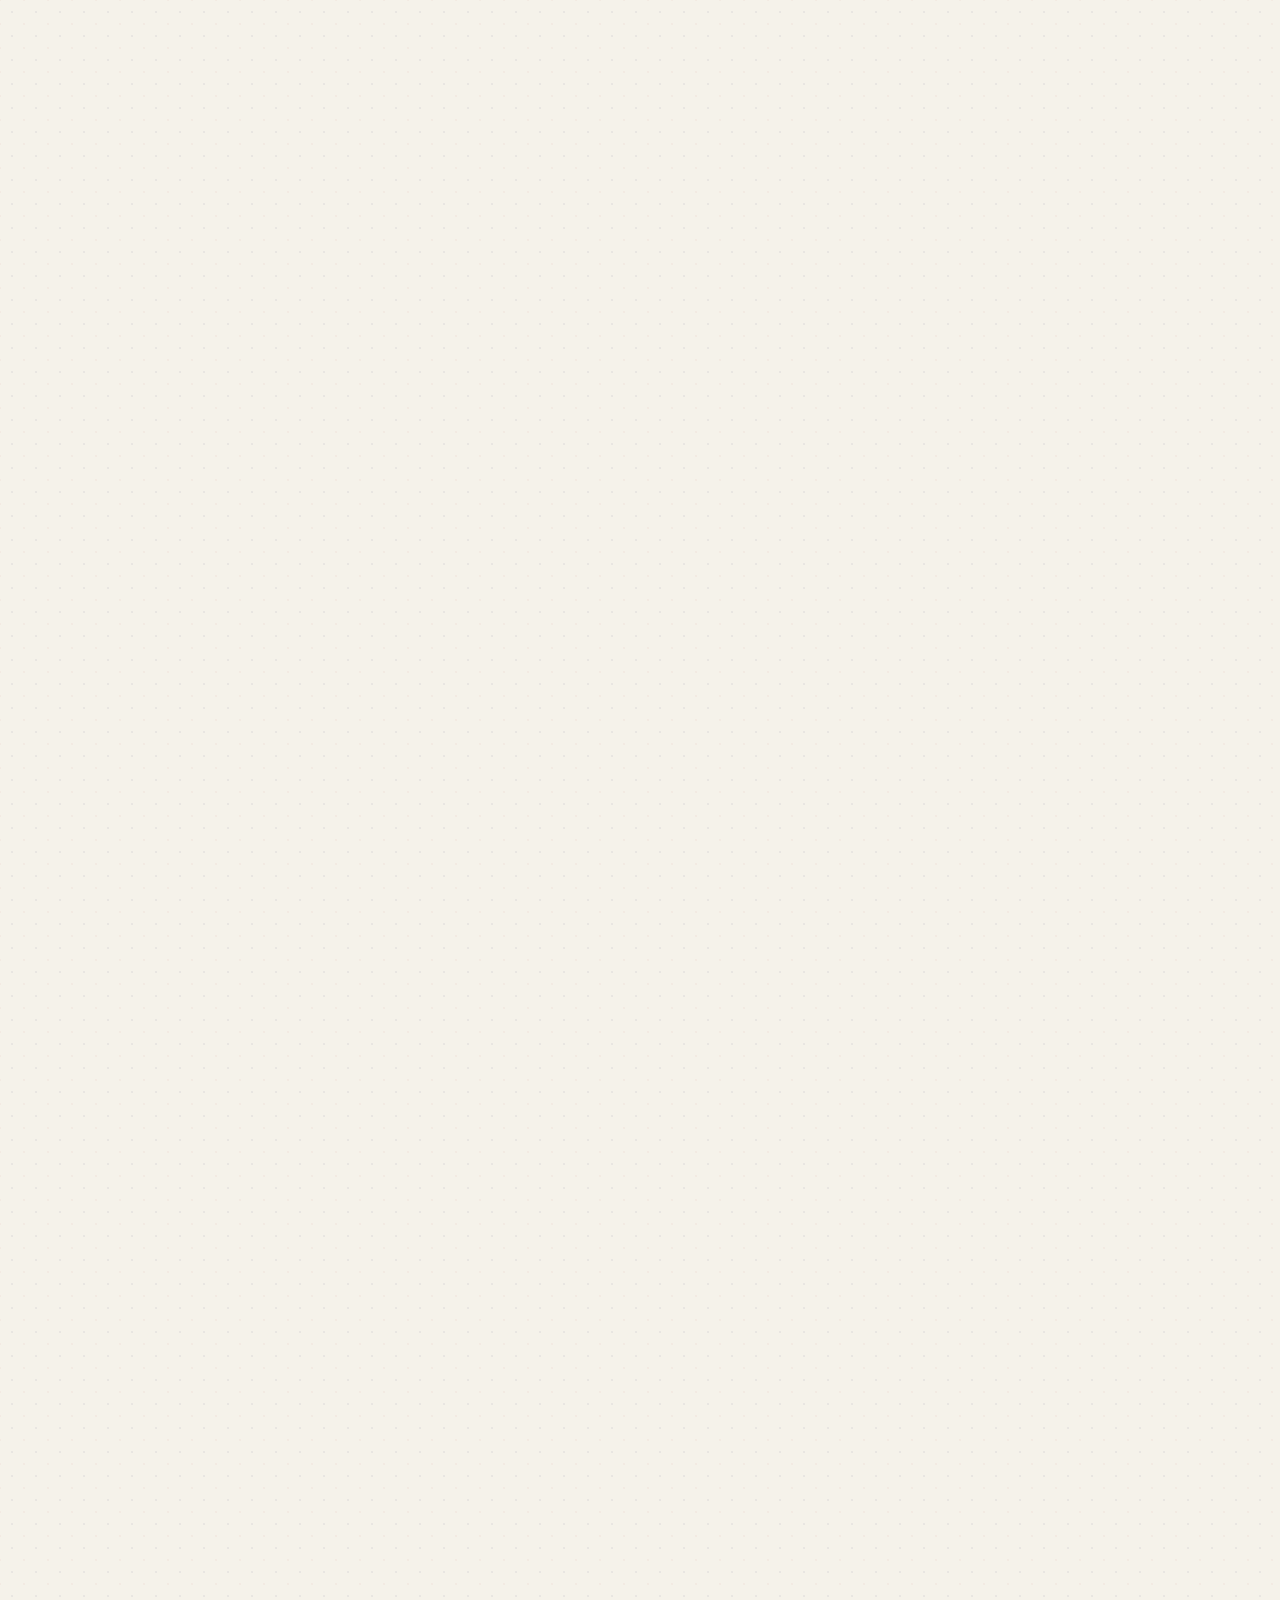
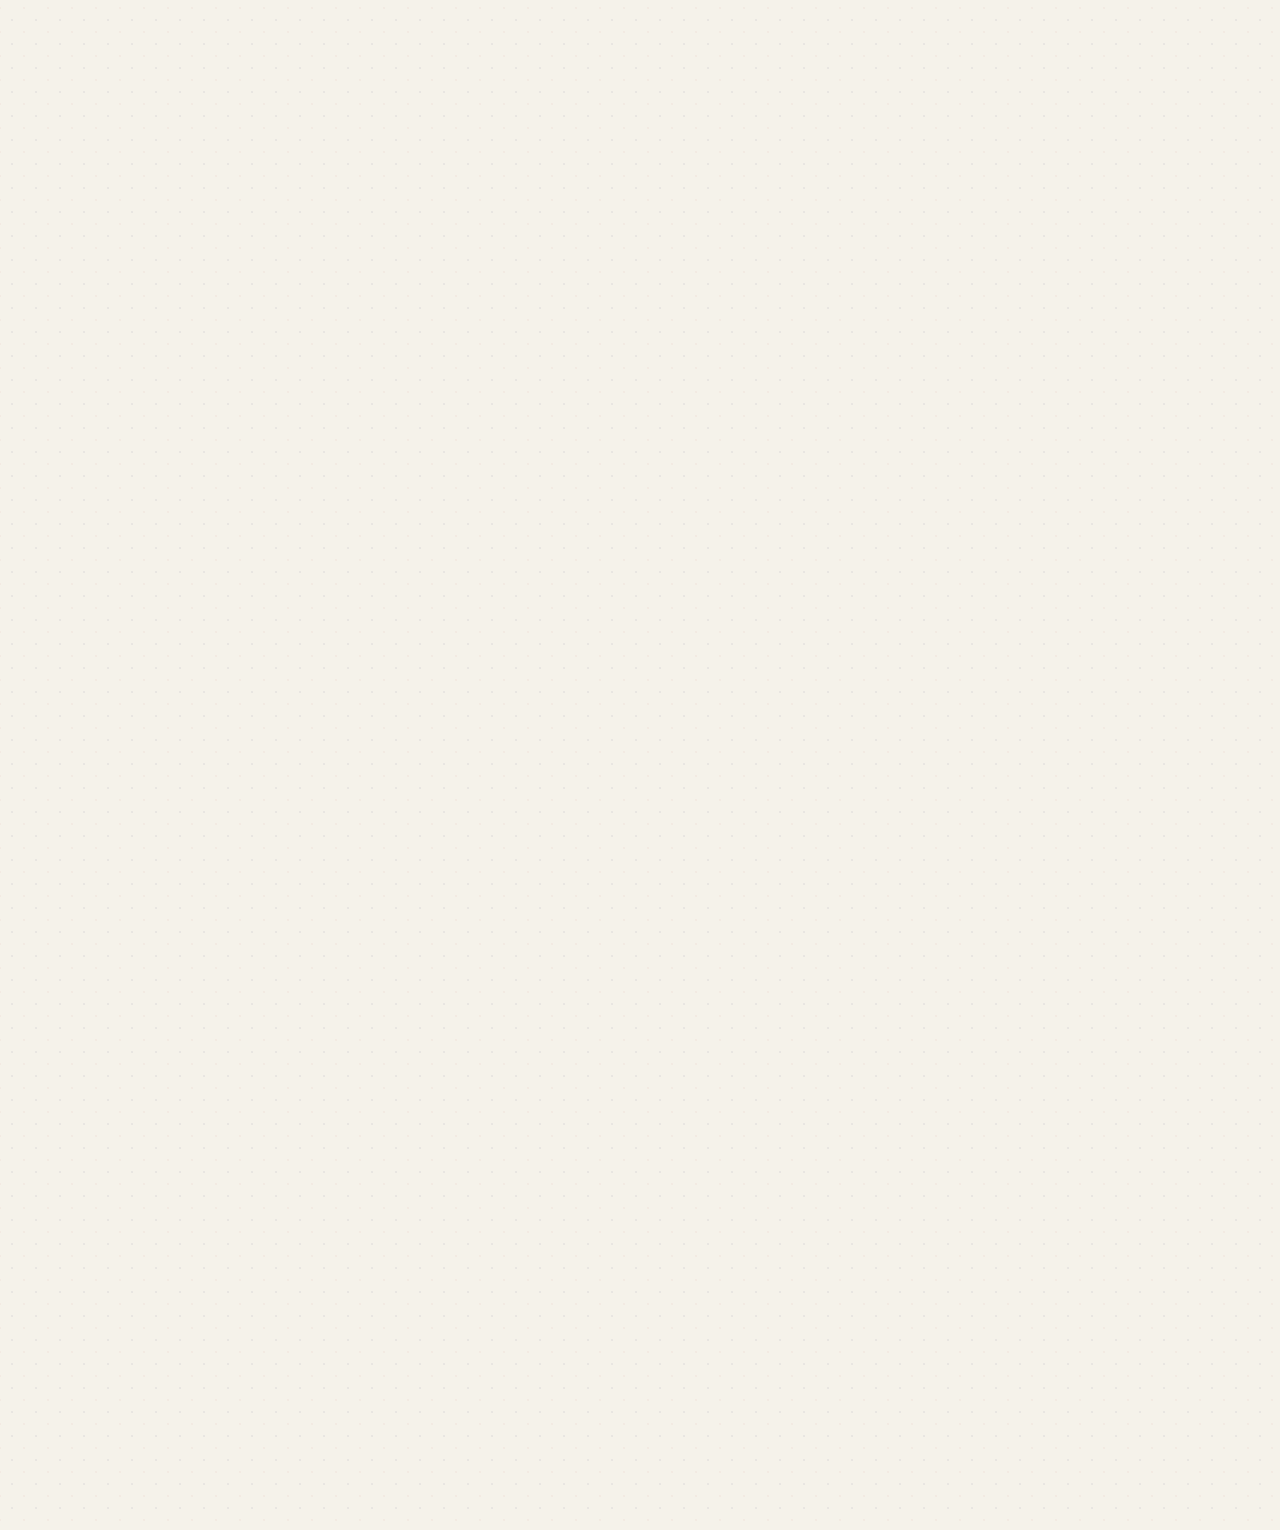
==== commit 6730d7b9: "modificar crónica 1 en HTML" ====
--- a/docs/index.html
+++ b/docs/index.html
@@ -378,10 +378,27 @@
         </div>
 
         <div class="reading-col">
-          <p>El trabajo constante y en paralelo que realizó Albarn con Gorillaz y Blur, mientras los cabecillas de Oasis pasaban de pelea en pelea, rindió sus frutos a largo plazo. Hoy, más de 30 años después de la batalla que ganaron los hermanos de Manchester, la suma de los proyectos de Damon Albarn ha logrado dominar la industria musical manteniéndose vigentes con nuevos lanzamientos tan recientes como <em>The Mountain</em> y <em>The Ballad of Darren</em>.</p>
-
-          <p>Los datos no mienten. Mirando la discografía conjunta, tanto de Albarn como de los Gallagher, de los últimos 35 años, la verdadera victoria no fue del que gritó más fuerte por allá en los años noventa, sino que del que nunca dejó de producir.</p>
-
+          <h3 style="font-family:var(--font-display); font-weight:900; text-transform:uppercase; color:var(--navy); margin-bottom:10px;">El eco de 1995</h3>
+          <p>El trabajo constante y en paralelo que realizó Albarn con Gorillaz y Blur, mientras los cabecillas de Oasis pasaban de pelea en pelea, rindió sus frutos a largo plazo. Hoy, más de 30 años después de la batalla que ganaron los hermanos de Manchester, la suma de los proyectos de Damon Albarn le han dado una cierta ventaja sobre los oriundos de Mánchester, manteniéndose vigente con el reciente lanzamiento de <em>The Mountain</em> con Gorillaz en 2026.</p>
+
+          <p>Los datos no mienten. Mirando la discografía conjunta tanto de Albarn como de los Gallagher de los últimos 35 años, la verdadera victoria no fue del que gritó más fuerte por allá en los años noventa, sino que del que nunca dejó de producir.</p>
+        </div>
+
+        <!-- Gráfico vigencia musical: Visualización en Flourish -->
+        <div class="chart-plate" role="region" aria-label="Gráfico vigencia musical">
+          <div class="chart-header">
+            <div>
+              <h3 class="chart-title">Damon Albarn vs. los hermanos Gallagher: Vigencia discográfica a lo largo de los años</h3>
+            </div>
+          </div>
+
+          <div class="chart-body">
+            <div class="flourish-embed flourish-chart" data-src="visualisation/31065277"><script src="https://public.flourish.studio/resources/embed.js"></script><noscript><img src="https://public.flourish.studio/visualisation/31065277/thumbnail" width="100%" alt="chart visualization" /></noscript></div><div class="flourish-fallback" data-for="visualisation/31065277"><a href="https://public.flourish.studio/visualisation/31065277/visualisation.json?ref=embed-script">https://public.flourish.studio/visualisation/31065277/visualisation.json?ref=embed-script</a></div>
+          </div>
+        </div>
+
+        <div class="reading-col">
+          <h3 style="font-family:var(--font-display); font-weight:900; text-transform:uppercase; color:var(--navy); margin-bottom:10px;">La revelación que entregan los datos</h3>
           <p>Mediante un cuidadoso proceso de investigación, recopilamos los datos de cada disco que alguna vez lanzaron los hermanos Gallagher y Damon Albarn. Pero no nos limitamos solamente a Oasis y Blur, sino que dimos un paso más allá e incluimos todos los proyectos que han llevado el nombre de alguno de ellos. Así, logramos construir una base de datos que reúne la discografía completa de las dos bandas mencionadas, Gorillaz, Noel Gallagher’s High Flying Birds, Beady Eye, The Good the Bad &amp; the Queen, y las incursiones en solitario de los líderes de estos proyectos.</p>
         </div>
 
@@ -417,25 +434,12 @@
           <p>Tal vez en respuesta a sus caracteres conflictivos, los Gallagher desarrollaron una gran variedad de proyectos musicales, con un total de cinco agrupaciones (contando a Oasis), que se han mantenido vigentes por 30 años, desde el lanzamiento de <em>Definitely Maybe</em> en 1994. En comparación, los cuatro proyectos que ha construido Damon Albarn pueden parecer pocos, pero la producción musical de estos cuenta una historia distinta.</p>
         </div>
 
-        <!-- Gráfico vigencia musical: Visualización en Flourish -->
-        <div class="chart-plate" role="region" aria-label="Gráfico vigencia musical">
-          <div class="chart-header">
-            <div>
-              <h3 class="chart-title">Damon Albarn vs. los hermanos Gallagher: Vigencia discográfica a lo largo de los años</h3>
-            </div>
-          </div>
-
-          <div class="chart-body">
-            <div class="flourish-embed flourish-chart" data-src="visualisation/31065277"><script src="https://public.flourish.studio/resources/embed.js"></script><noscript><img src="https://public.flourish.studio/visualisation/31065277/thumbnail" width="100%" alt="chart visualization" /></noscript></div><div class="flourish-fallback" data-for="visualisation/31065277"><a href="https://public.flourish.studio/visualisation/31065277/visualisation.json?ref=embed-script">https://public.flourish.studio/visualisation/31065277/visualisation.json?ref=embed-script</a></div>
-          </div>
-        </div>
-
-        <div class="reading-col">
-          <p>Desde el lanzamiento de <em>Leisure</em> en 1991, Albarn ha logrado publicar un total de 64 discos físicos, de los cuales casi la mitad son álbumes de estudio. Y no solo eso, porque la evidencia muestra que los más recientes datan de 2023, en el caso de <em>The Ballad of Darren</em> (Blur) y su tour mundial homónimo, y 2026, en el caso de <em>The Mountain</em> (Gorillaz).</p>
-
-          <p>En contraste, en los últimos años Oasis no ha generado música nueva, pese a su reunión en 2025, y sólo se han mantenido activos los proyectos solitarios de sus líderes, con el lanzamiento esporádico de álbumes recopilatorios o demos olvidados de los años 90. Una realidad que está muy lejos del peak que vivieron entre 1994 y 1997.</p>
-
-          <p>Y hay algo todavía más revelador. En 2009, año que los Gallagher decidieron separarse porque ya no se soportaban, Blur lanzó al mercado cuatro discos, tres de los cuales eran grabaciones de shows en vivo que convocaron a miles de fanáticos. Y el año siguiente registra como el más productivo para Gorillaz, musicalmente hablando, con el lanzamiento exitoso de dos álbumes de estudio que han sido íconos de la banda, <em>Plastic Beach</em> y <em>The Fall</em>, y un disco que recolectó una década de singles.</p>
+        <div class="reading-col">
+          <p>Desde el lanzamiento de <em>Leisure</em> en 1991, Albarn ha logrado publicar un total de 64 discos físicos, de los cuales casi la mitad son álbumes de estudio. Y no solo eso, porque la evidencia muestra que los más recientes datan de 2023, en el caso de <em>The Ballad of Darren</em> (Blur) y su tour mundial homónimo, y 2026, en el caso de <em>The Mountain</em> (Gorillaz). Como se podrá ver más adelante, ambas producciones cuentan con sus giras mundiales homónimas, que reunieron a los fans de cada banda en torno al nuevo contenido que creó Damon Albarn.</p>
+
+          <p>En contraste, en los últimos años Oasis no ha generado música nueva, pese a su reunión en 2025, y sólo se han mantenido activos los proyectos solitarios de sus líderes, con el lanzamiento esporádico de álbumes recopilatorios o demos olvidados de los años 90. Los álbumes de estudio más recientes han ido de la mano de Liam Gallagher, quien entre 2021 y 2024 lanzó 3 discos de este tipo. Sin embargo, ninguno de estos ha conseguido ser lo suficientmente relevante para que el artista considere hacer una gira. Una realidad que está muy lejos del peak que vivieron entre 1994 y 1997, y el revival de 2025.</p>
+
+          <p>Y hay algo todavía más revelador. En 2009, año que los Gallagher decidieron separarse porque ya no se soportaban, Blur lanzó al mercado cuatro discos, tres de los cuales eran grabaciones de shows en vivo que convocaron a miles de fanáticos. Y el año siguiente registra como el más productivo para Gorillaz, musicalmente hablando, con el lanzamiento exitoso de dos álbumes de estudio que han sido íconos de la banda, <em>Plastic Beach</em> y <em>The Fall</em>, y un disco que recolectó una década de singles. Esto nos lleva a hacernos la pregunta: ¿podría la ruptura entre los hermanos Gallagher haber motivado a Damon Albarn a provechar la oportunidad y apoderarse momentáneamente del escenario muscial?</p>
 
         </div>
 
@@ -465,7 +469,7 @@
         </div>
 
         <div class="reading-col">
-          <p>Teniendo esto en la mira, cabe preguntarse: ¿Fue una coincidencia o fue que Damon decidió tomar las riendas de la industria al ver caer a su más grande rival? Mientras los Gallagher se dividían en un grupo tras otro sin lograr volúmenes de venta ni de producción masivos, Albarn fortaleció sus mejores caballos de batalla, con una de sus décadas más productivas.</p>
+          <p>Tal vez se trató solo de una coincidencia. Pero lo que sí queda en evidencia es que, al parecer, el que mejor supo aprovechar el tiempo para hacer música fue el que menos ruido produjo durante las décadas siguientes a esa gran batalla de 1995.</p>
 
           <p>Nadie puede decir que los hermanos Gallagher no supieron jugar con su fama. Al día de hoy, siguen estando vigentes en el mundo mediático y han logrado penetrar profundamente en la cultura popular, con varios singles que alcanzaron el número uno y que se han convertido en himnos de las tres generaciones de jóvenes que siguieron a su formación. Pero haber ganado el sprint no les aseguró el primer lugar en la maratón. Porque la vigencia en la industria musical, a largo plazo, no la sostuvo la actitud de estrella de rock ni la confrontación mediática, sino que lo hizo la reinvención, la constancia productiva y una ética de trabajo que terminó volcando la balanza a favor de Damon Albarn.</p>
         </div>
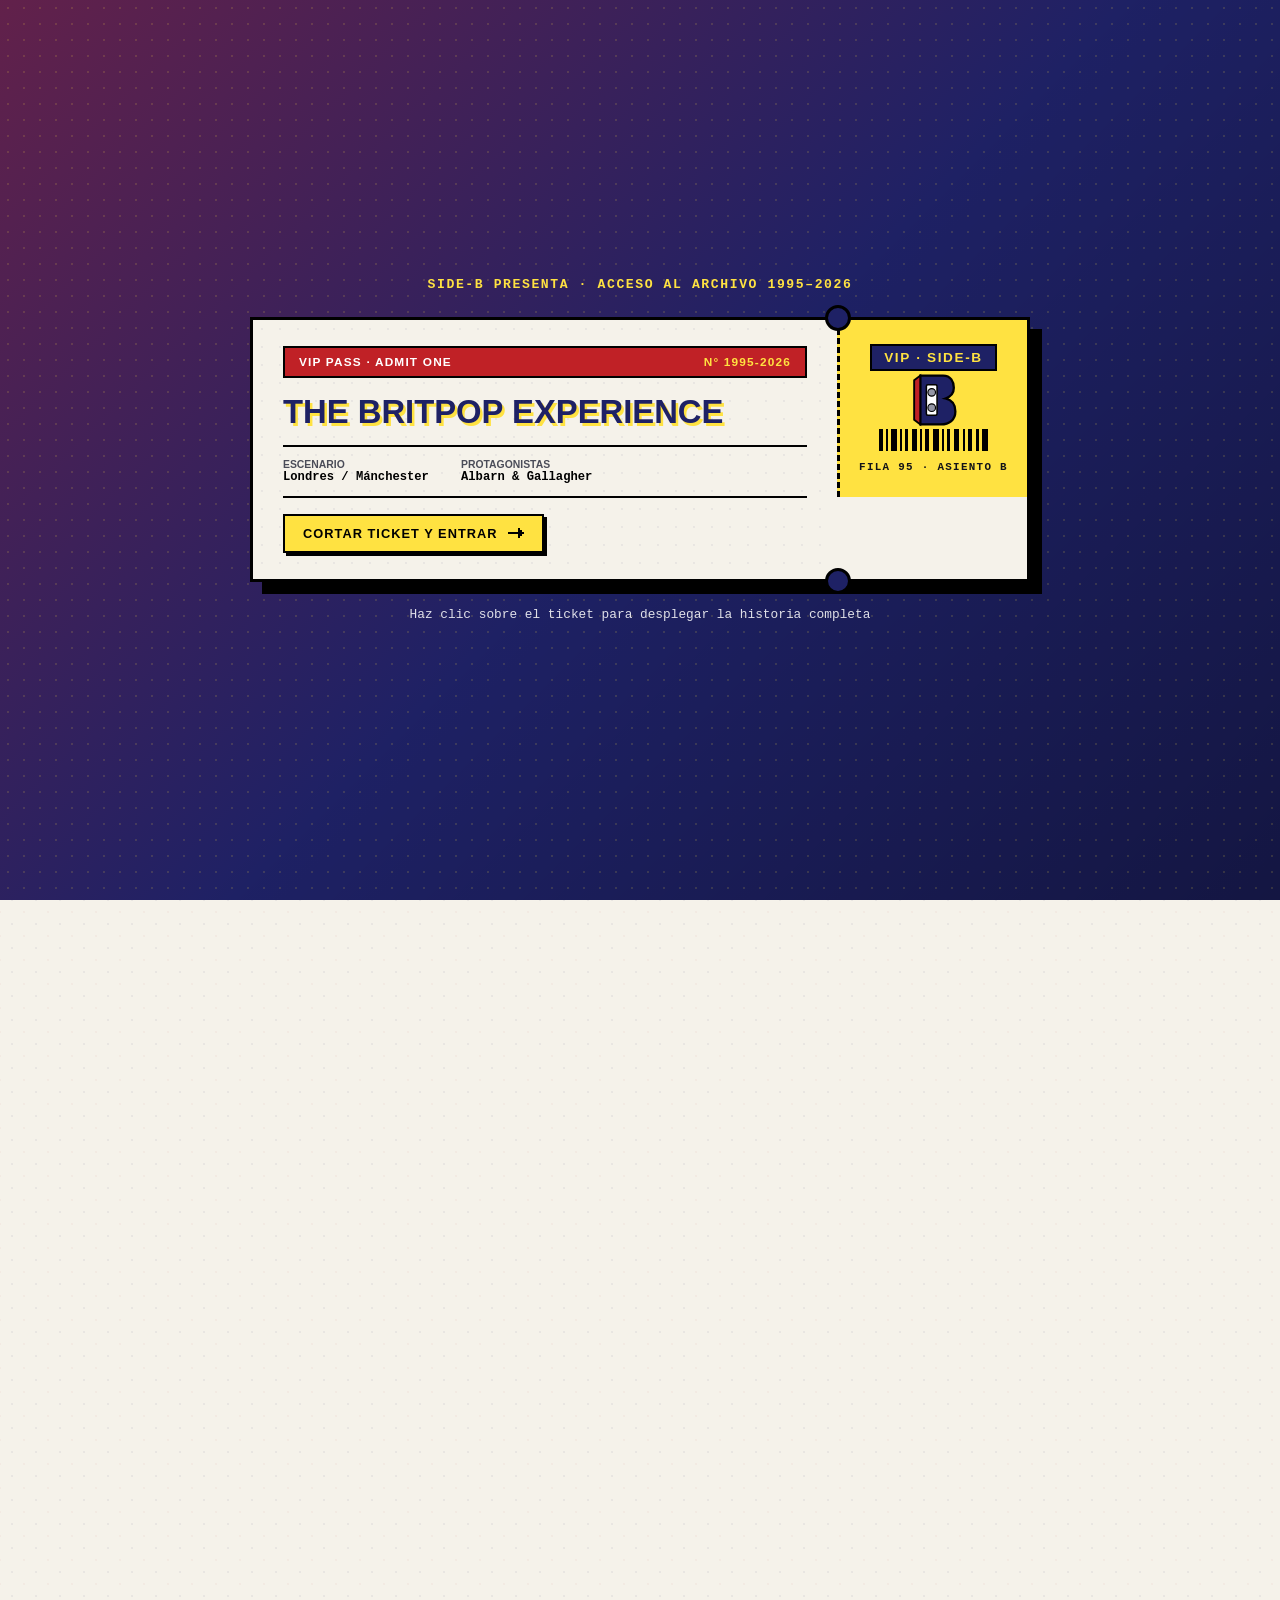
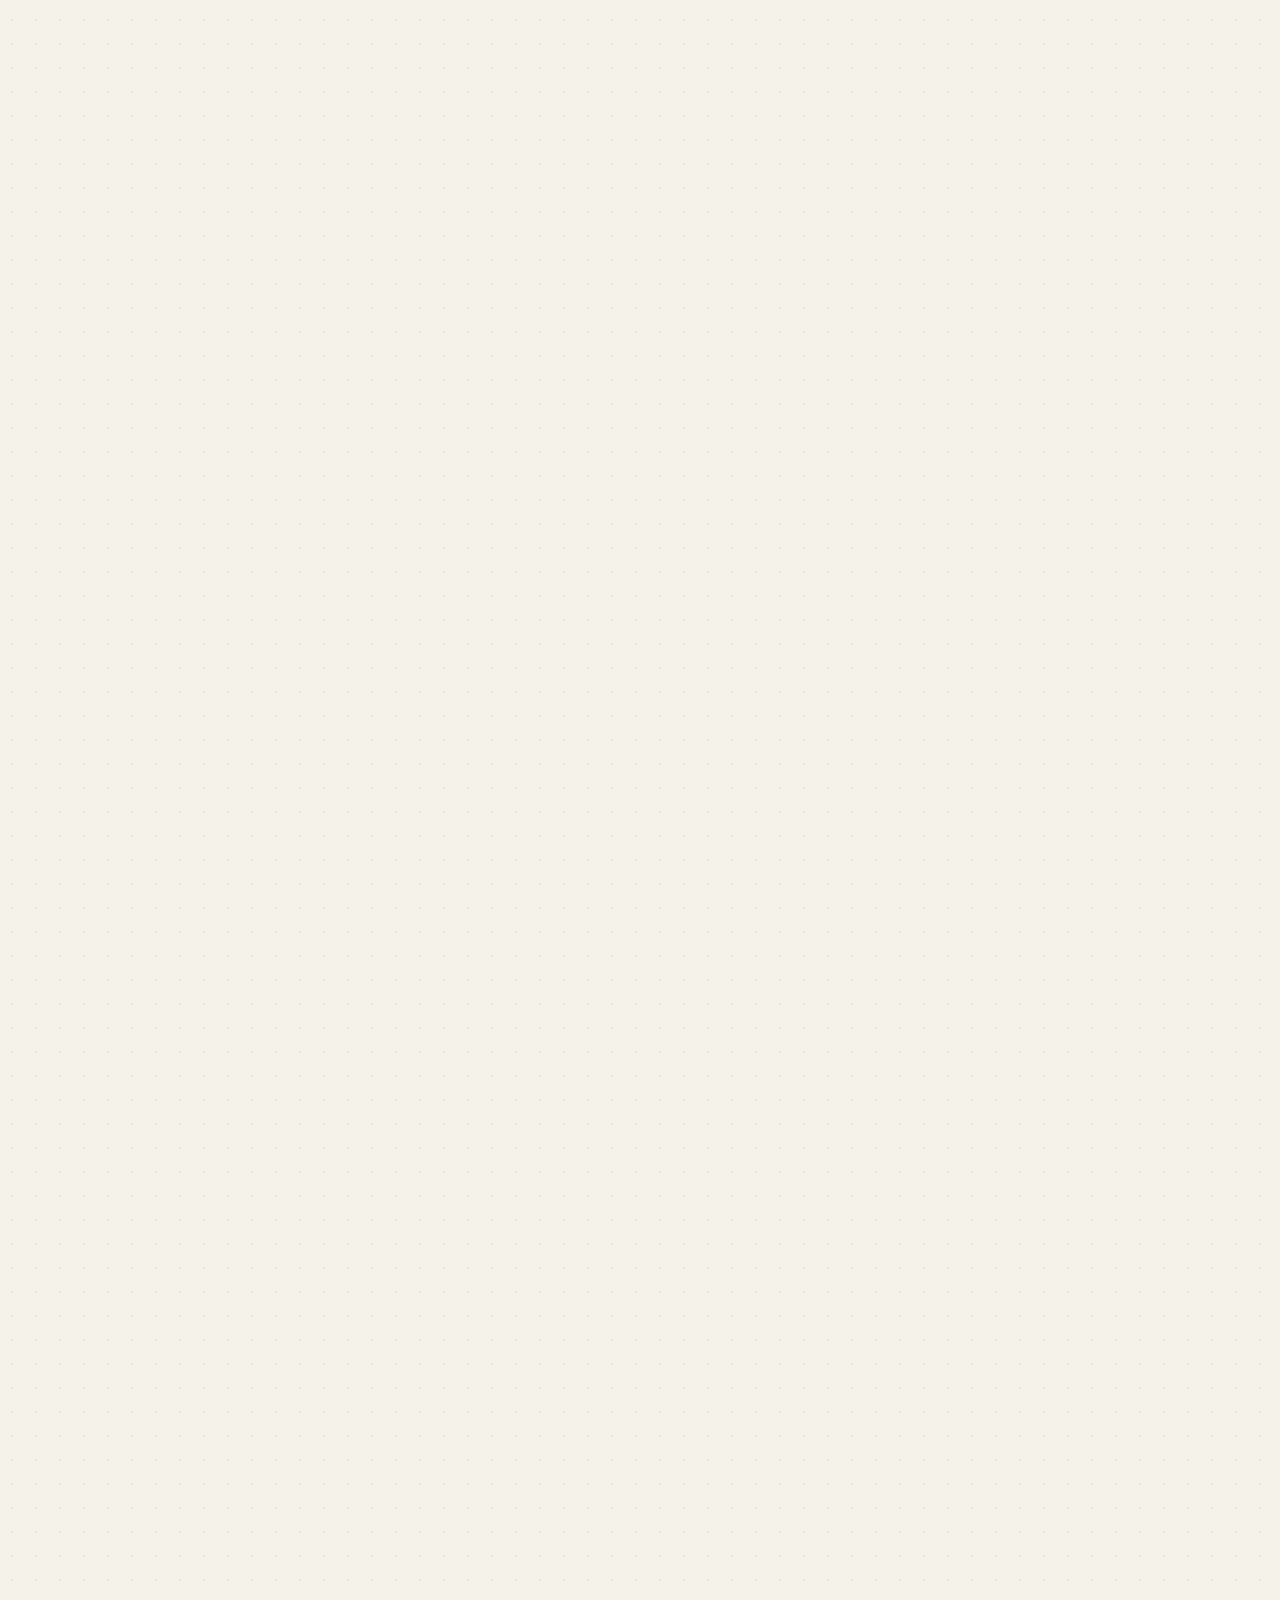
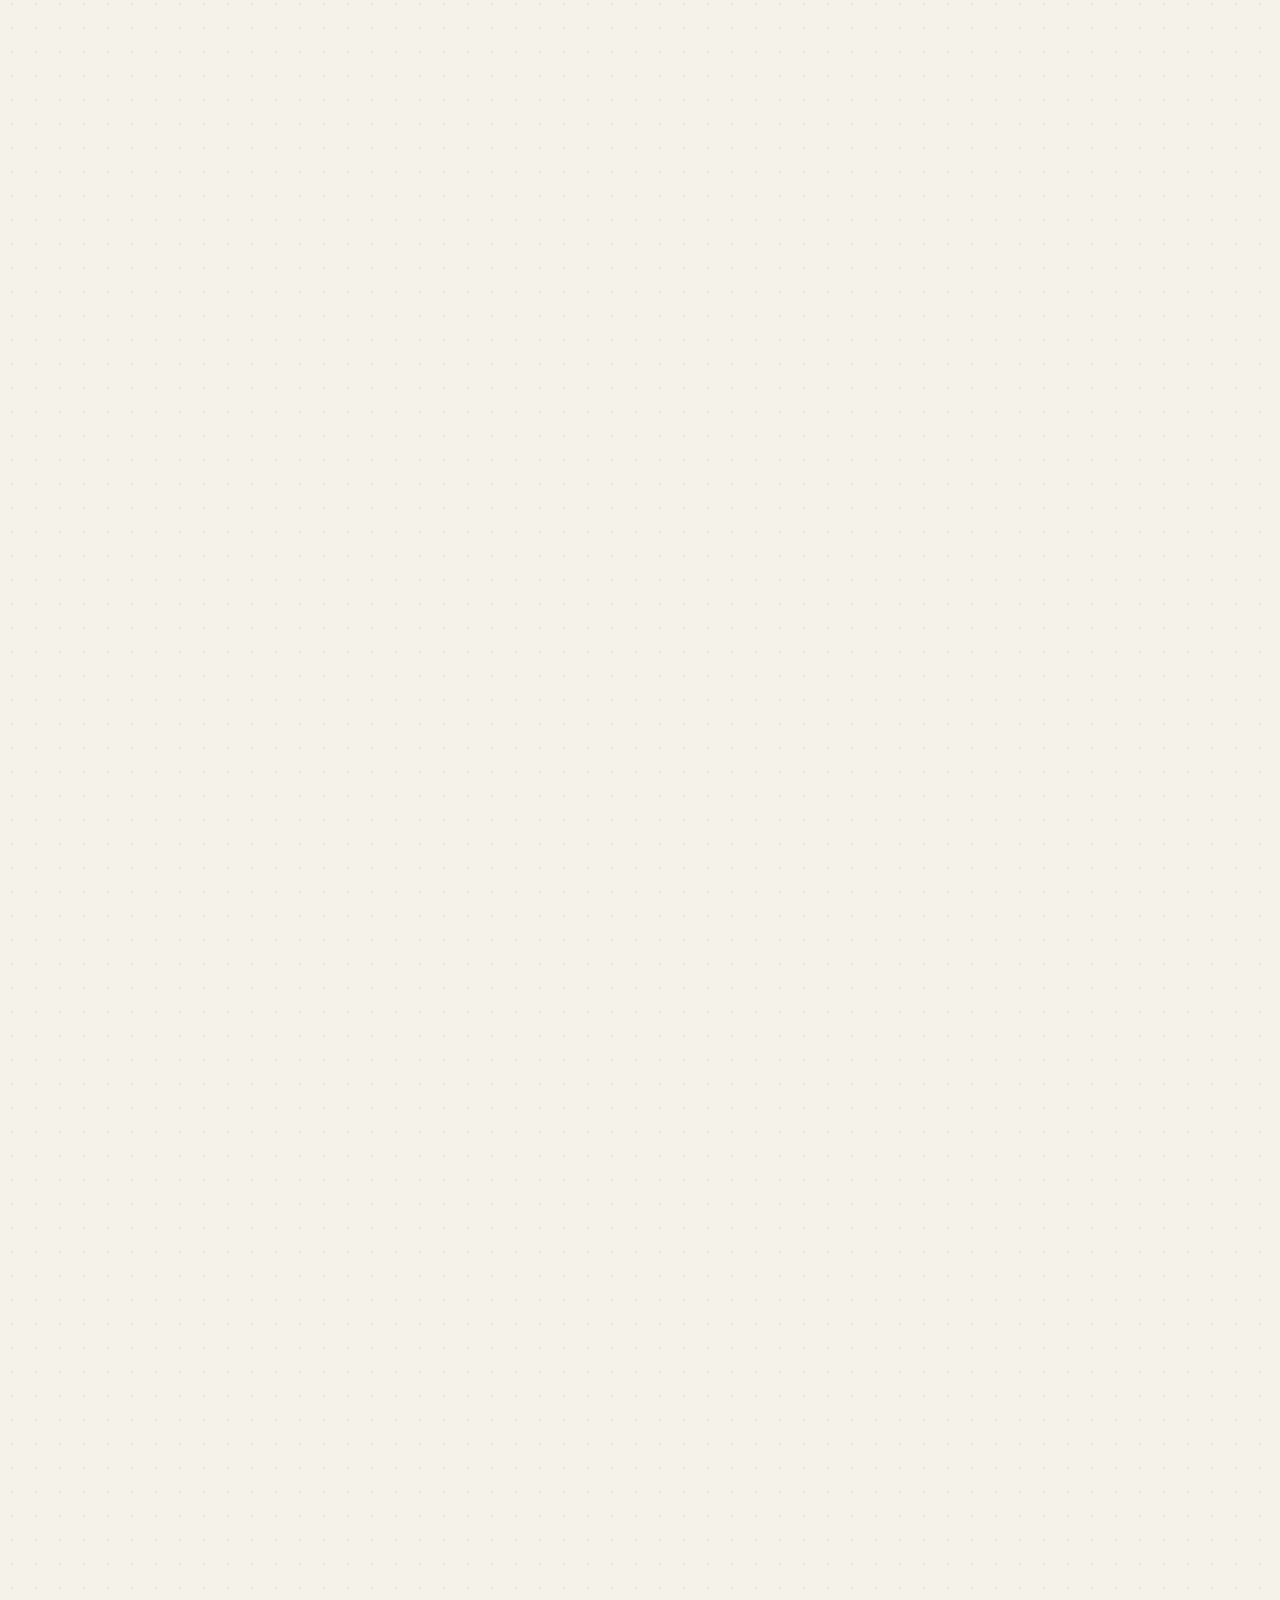
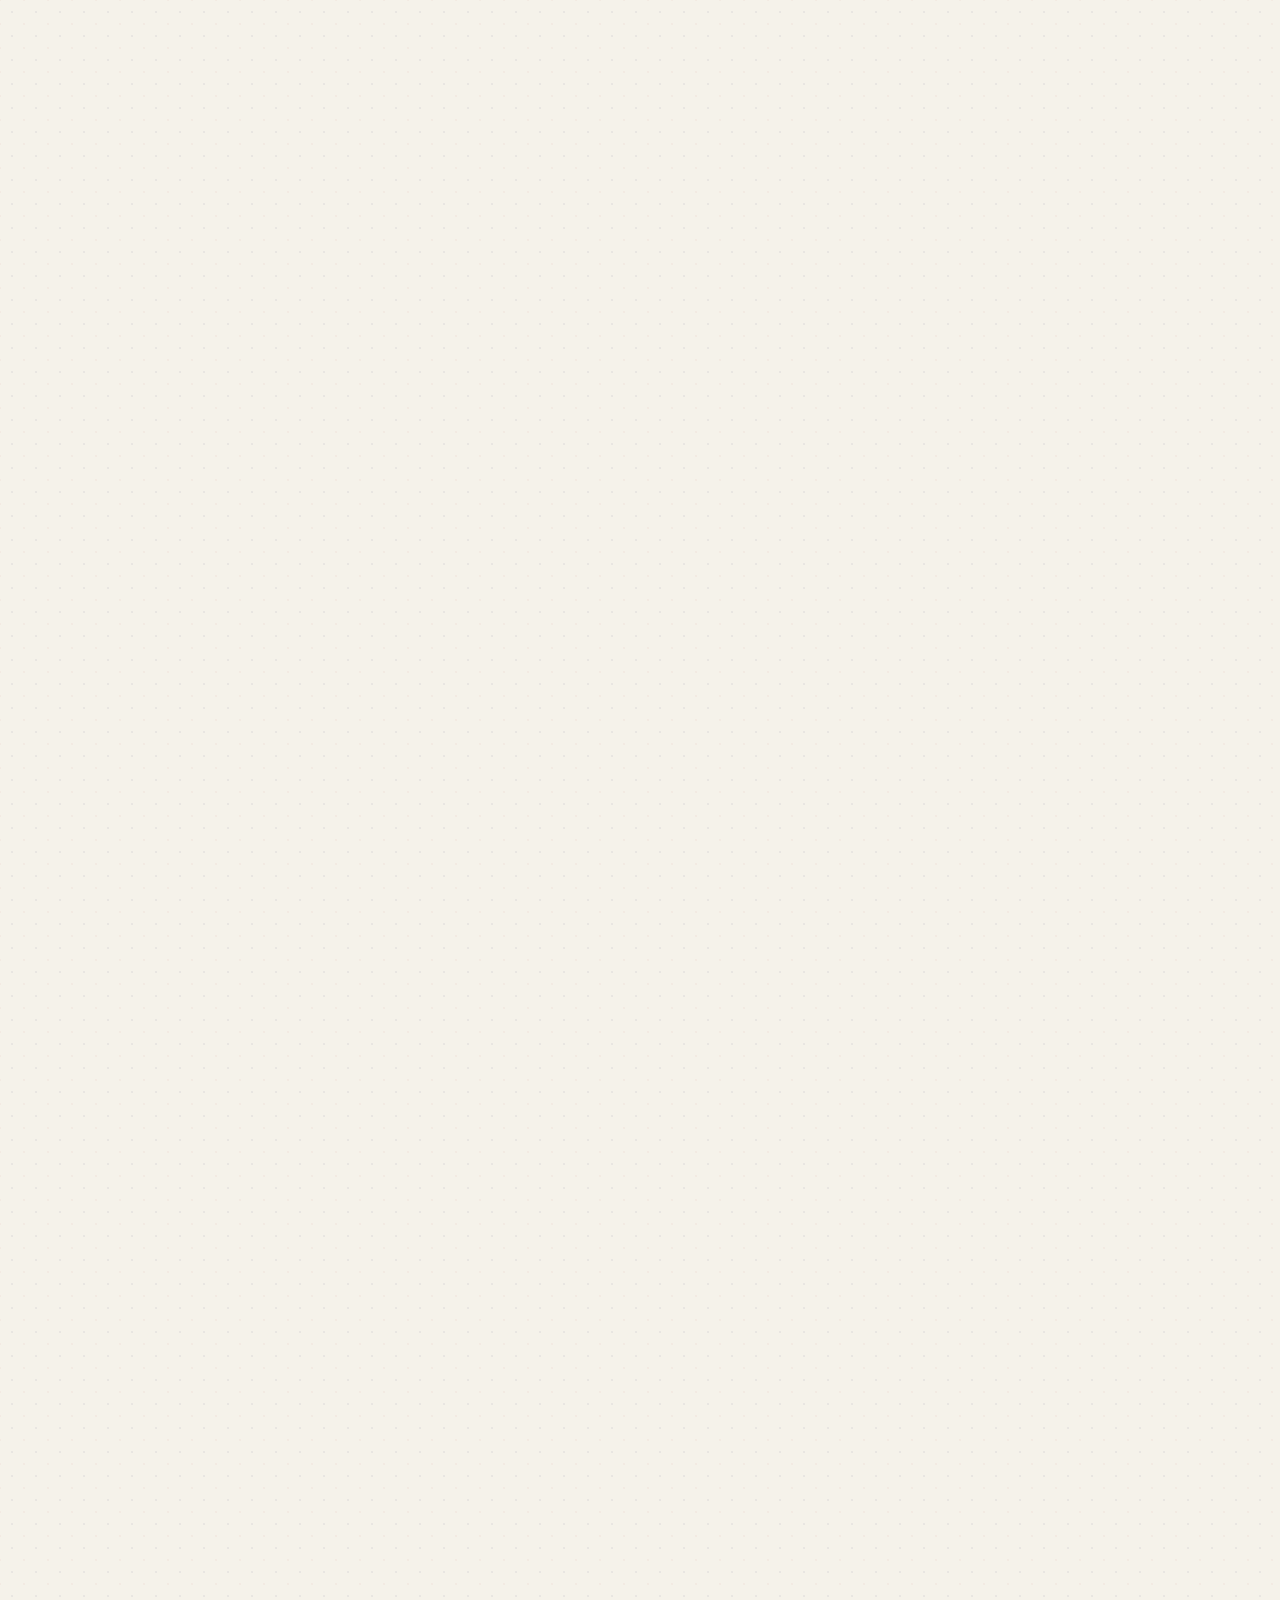
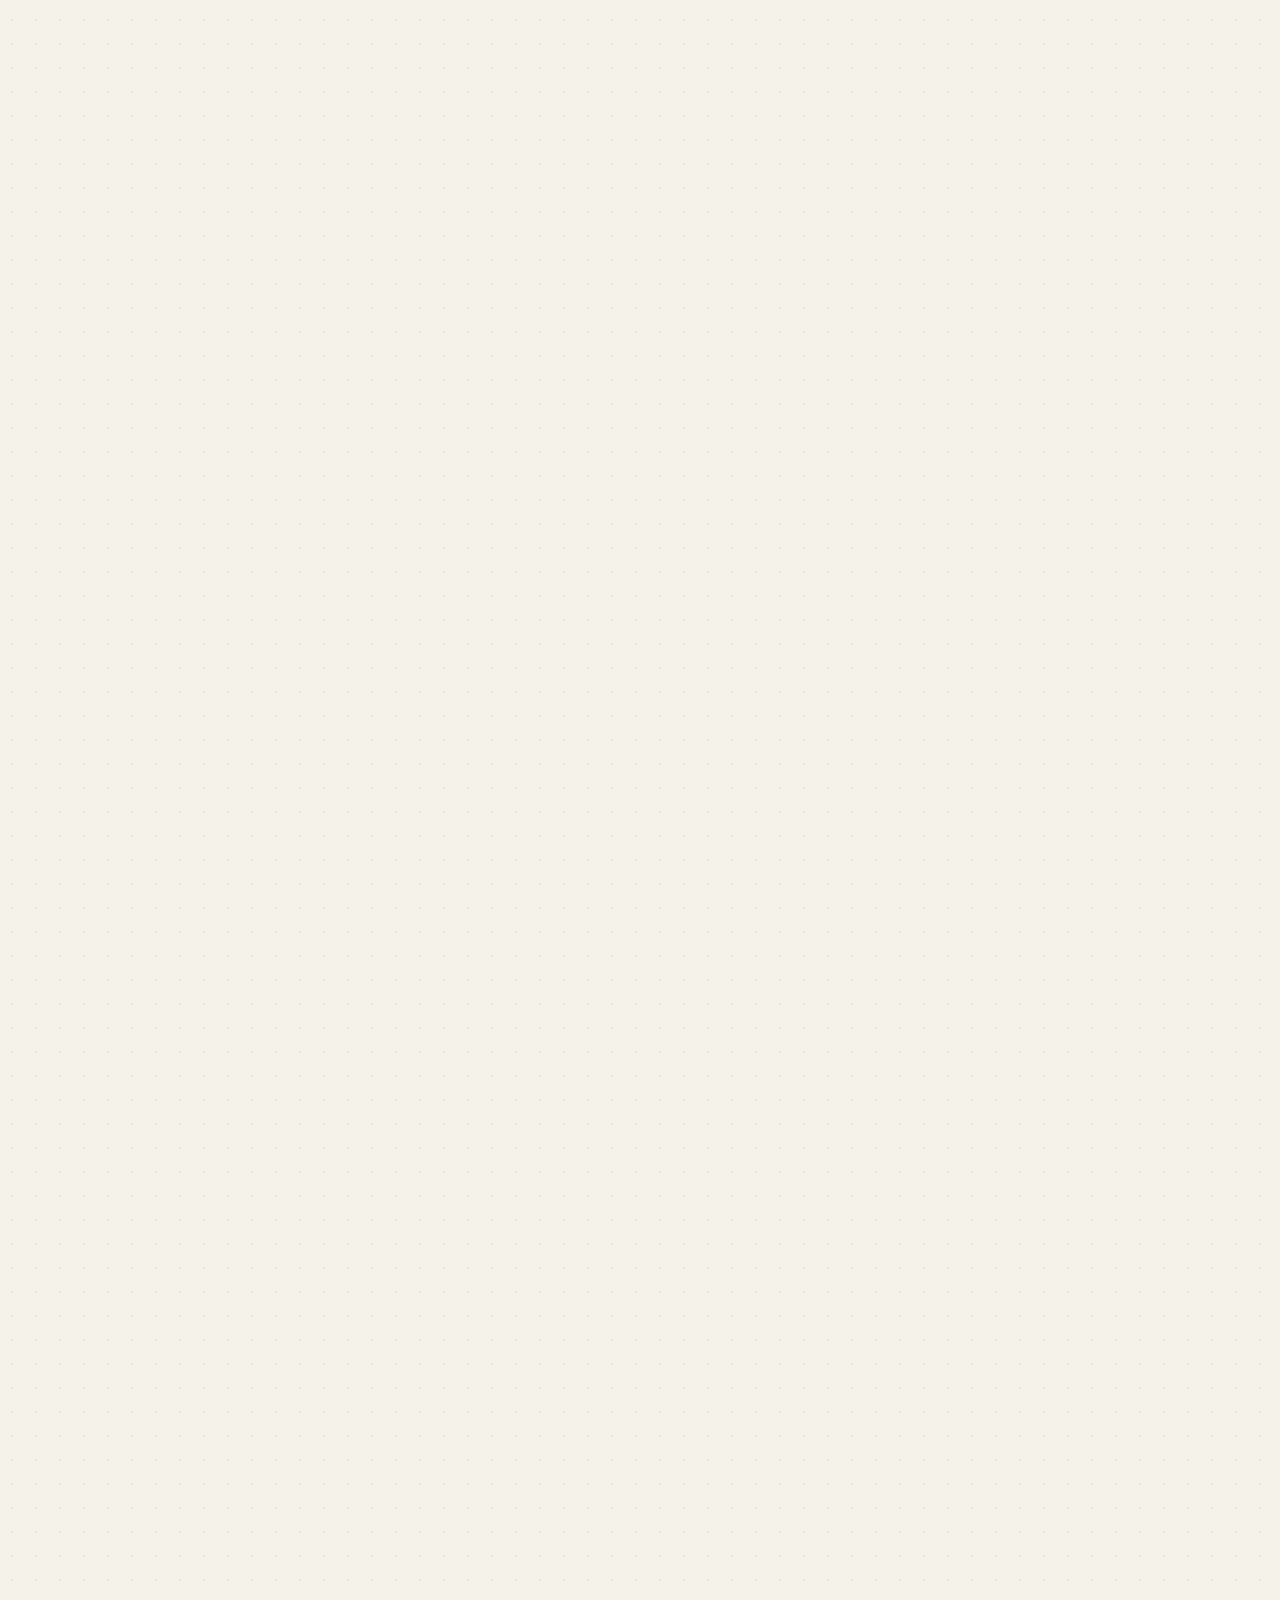
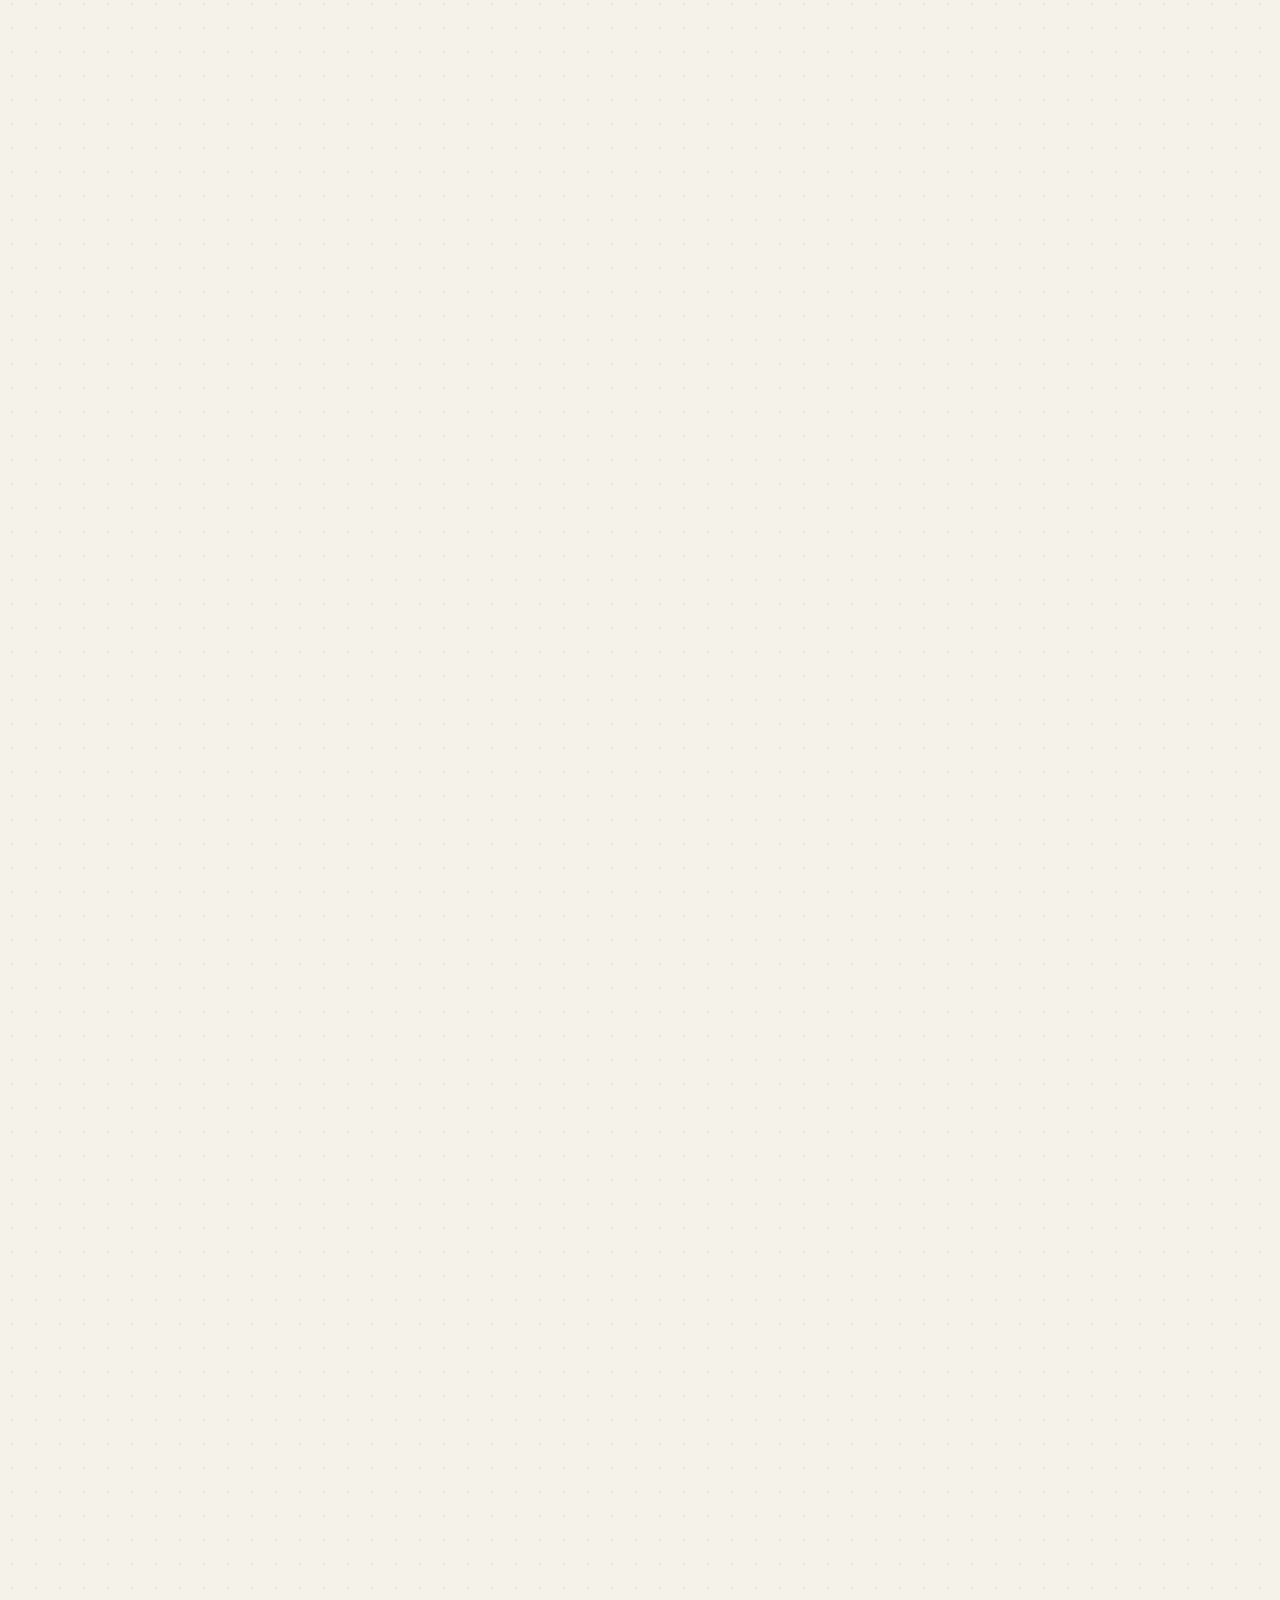
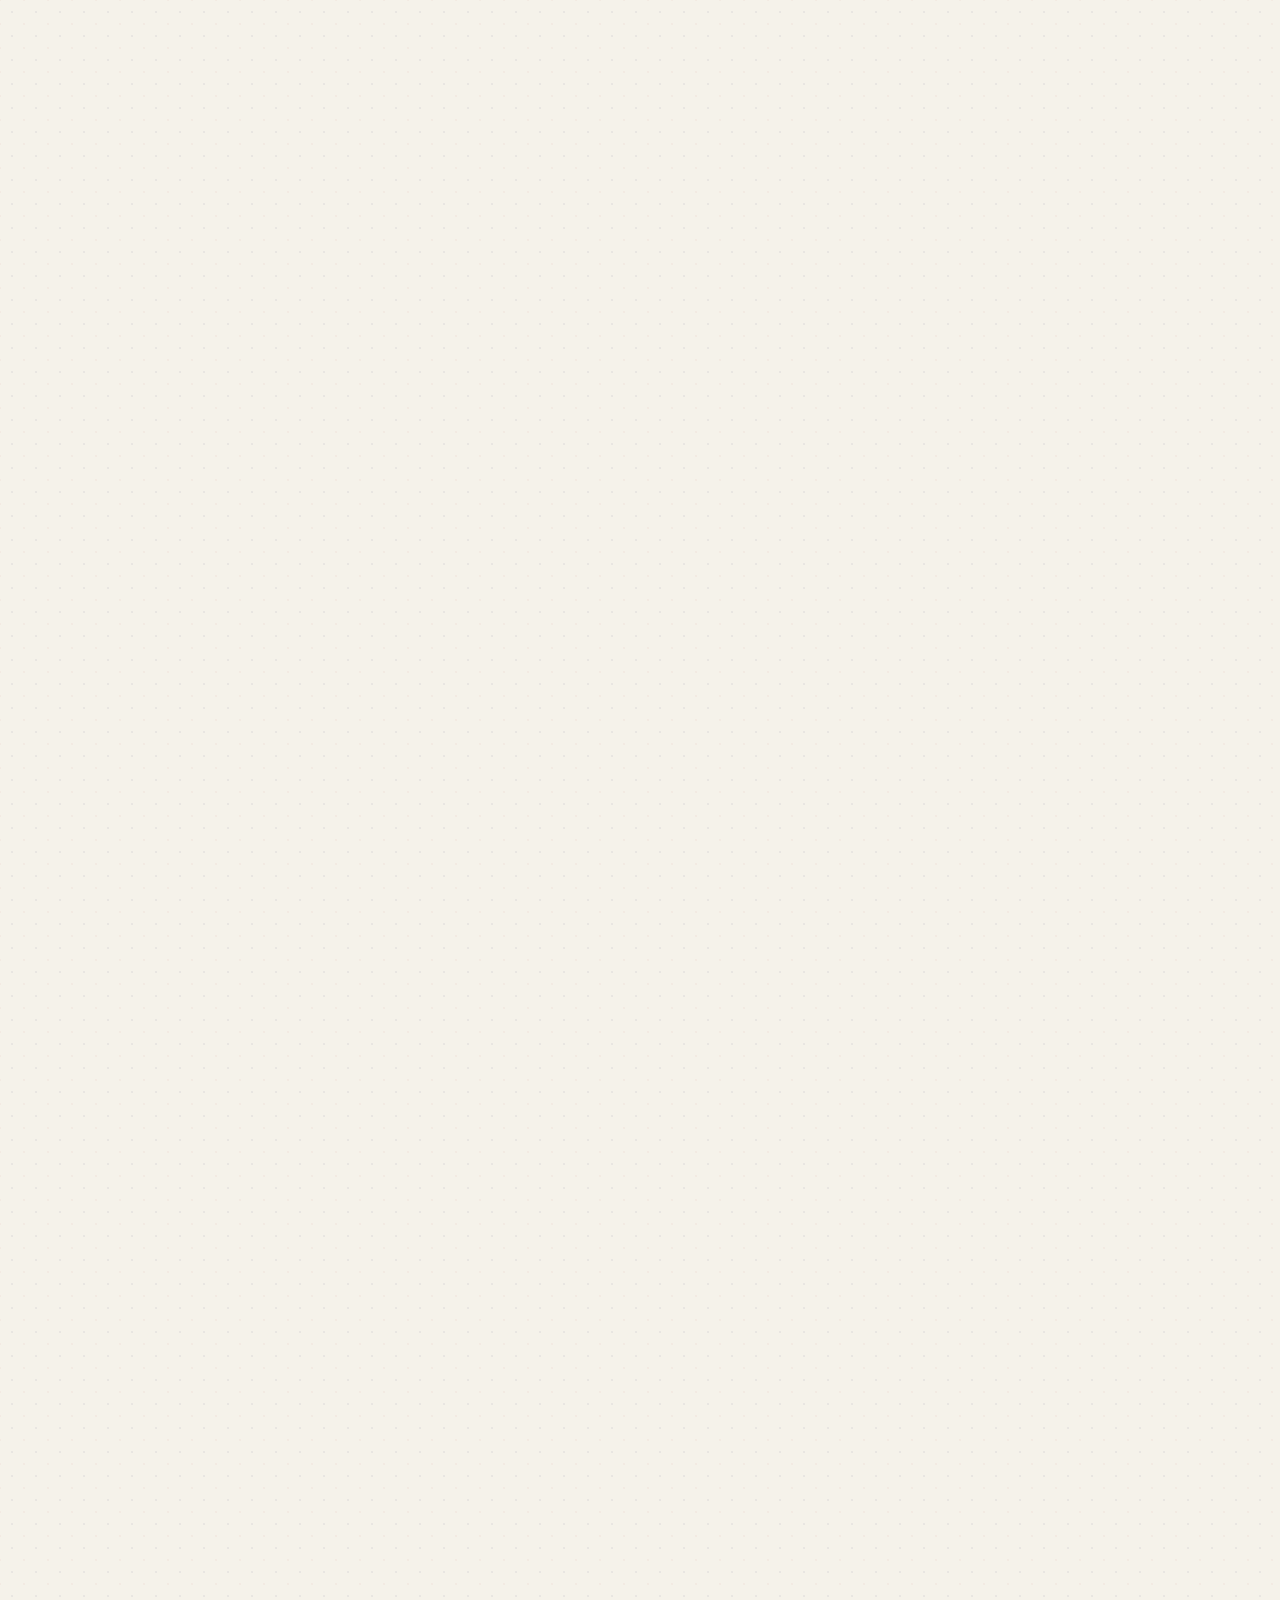
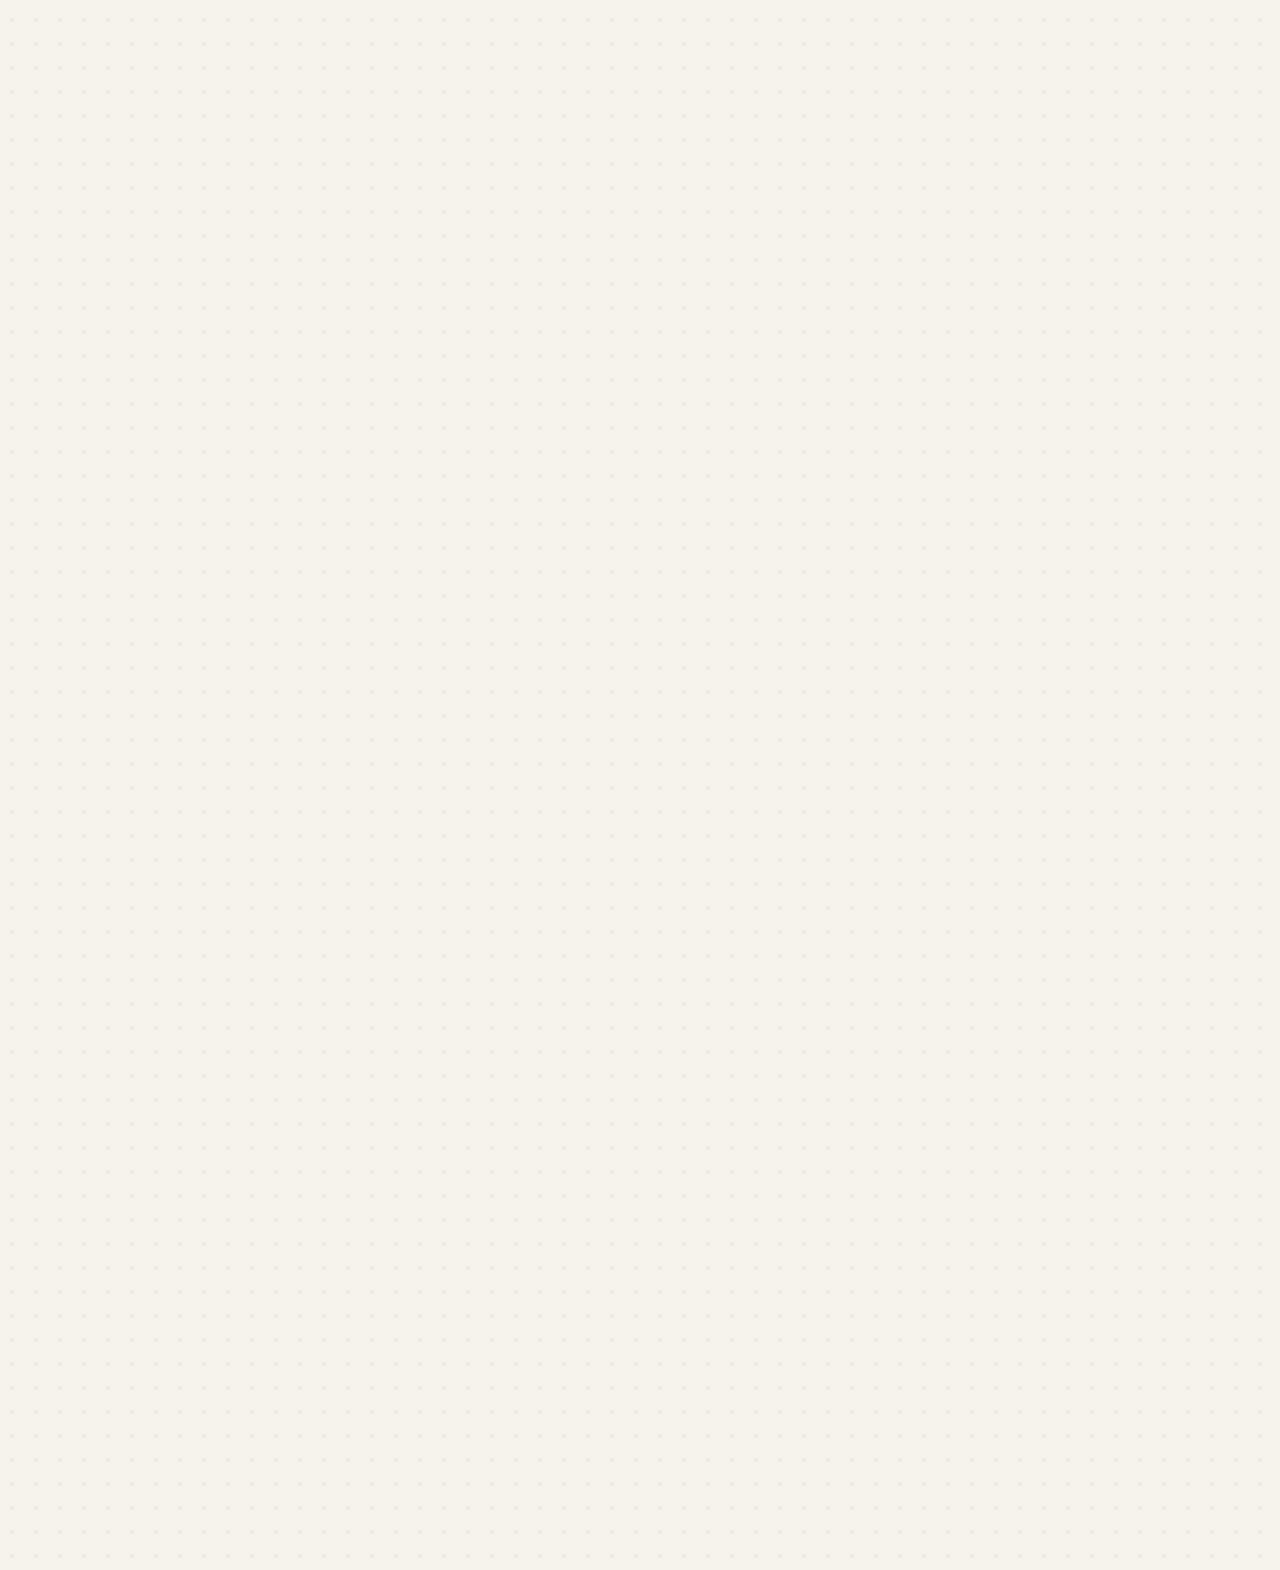
==== commit c9225aef: "actualizar HTML y analisis_visualizaciones.md" ====
--- a/docs/index.html
+++ b/docs/index.html
@@ -378,7 +378,7 @@
         </div>
 
         <div class="reading-col">
-          <h3 style="font-family:var(--font-display); font-weight:900; text-transform:uppercase; color:var(--navy); margin-bottom:10px;">El eco de 1995</h3>
+          <h3 style="font-family:var(--font-display); font-weight:900; text-transform:uppercase; color:var(--yellow); margin-bottom:10px;">El eco de 1995</h3>
           <p>El trabajo constante y en paralelo que realizó Albarn con Gorillaz y Blur, mientras los cabecillas de Oasis pasaban de pelea en pelea, rindió sus frutos a largo plazo. Hoy, más de 30 años después de la batalla que ganaron los hermanos de Manchester, la suma de los proyectos de Damon Albarn le han dado una cierta ventaja sobre los oriundos de Mánchester, manteniéndose vigente con el reciente lanzamiento de <em>The Mountain</em> con Gorillaz en 2026.</p>
 
           <p>Los datos no mienten. Mirando la discografía conjunta tanto de Albarn como de los Gallagher de los últimos 35 años, la verdadera victoria no fue del que gritó más fuerte por allá en los años noventa, sino que del que nunca dejó de producir.</p>
@@ -398,7 +398,7 @@
         </div>
 
         <div class="reading-col">
-          <h3 style="font-family:var(--font-display); font-weight:900; text-transform:uppercase; color:var(--navy); margin-bottom:10px;">La revelación que entregan los datos</h3>
+          <h3 style="font-family:var(--font-display); font-weight:900; text-transform:uppercase; color:var(--yellow); margin-bottom:10px;">La revelación que entregan los datos</h3>
           <p>Mediante un cuidadoso proceso de investigación, recopilamos los datos de cada disco que alguna vez lanzaron los hermanos Gallagher y Damon Albarn. Pero no nos limitamos solamente a Oasis y Blur, sino que dimos un paso más allá e incluimos todos los proyectos que han llevado el nombre de alguno de ellos. Así, logramos construir una base de datos que reúne la discografía completa de las dos bandas mencionadas, Gorillaz, Noel Gallagher’s High Flying Birds, Beady Eye, The Good the Bad &amp; the Queen, y las incursiones en solitario de los líderes de estos proyectos.</p>
         </div>
 
@@ -438,9 +438,11 @@
           <p>Desde el lanzamiento de <em>Leisure</em> en 1991, Albarn ha logrado publicar un total de 64 discos físicos, de los cuales casi la mitad son álbumes de estudio. Y no solo eso, porque la evidencia muestra que los más recientes datan de 2023, en el caso de <em>The Ballad of Darren</em> (Blur) y su tour mundial homónimo, y 2026, en el caso de <em>The Mountain</em> (Gorillaz). Como se podrá ver más adelante, ambas producciones cuentan con sus giras mundiales homónimas, que reunieron a los fans de cada banda en torno al nuevo contenido que creó Damon Albarn.</p>
 
           <p>En contraste, en los últimos años Oasis no ha generado música nueva, pese a su reunión en 2025, y sólo se han mantenido activos los proyectos solitarios de sus líderes, con el lanzamiento esporádico de álbumes recopilatorios o demos olvidados de los años 90. Los álbumes de estudio más recientes han ido de la mano de Liam Gallagher, quien entre 2021 y 2024 lanzó 3 discos de este tipo. Sin embargo, ninguno de estos ha conseguido ser lo suficientmente relevante para que el artista considere hacer una gira. Una realidad que está muy lejos del peak que vivieron entre 1994 y 1997, y el revival de 2025.</p>
-
+        </div>
+
+        <div class="reading-col">  
+          <h3 style="font-family:var(--font-display); font-weight:900; text-transform:uppercase; color:var(--yellow); margin-bottom:10px;">La corona tiene nuevo rey</h3>
           <p>Y hay algo todavía más revelador. En 2009, año que los Gallagher decidieron separarse porque ya no se soportaban, Blur lanzó al mercado cuatro discos, tres de los cuales eran grabaciones de shows en vivo que convocaron a miles de fanáticos. Y el año siguiente registra como el más productivo para Gorillaz, musicalmente hablando, con el lanzamiento exitoso de dos álbumes de estudio que han sido íconos de la banda, <em>Plastic Beach</em> y <em>The Fall</em>, y un disco que recolectó una década de singles. Esto nos lleva a hacernos la pregunta: ¿podría la ruptura entre los hermanos Gallagher haber motivado a Damon Albarn a provechar la oportunidad y apoderarse momentáneamente del escenario muscial?</p>
-
         </div>
 
         <!-- FOTO QUE SE RASGA EN DIAGONAL AL HACER SCROLL Y SE VUELVE A UNIR AL REGRESAR -->
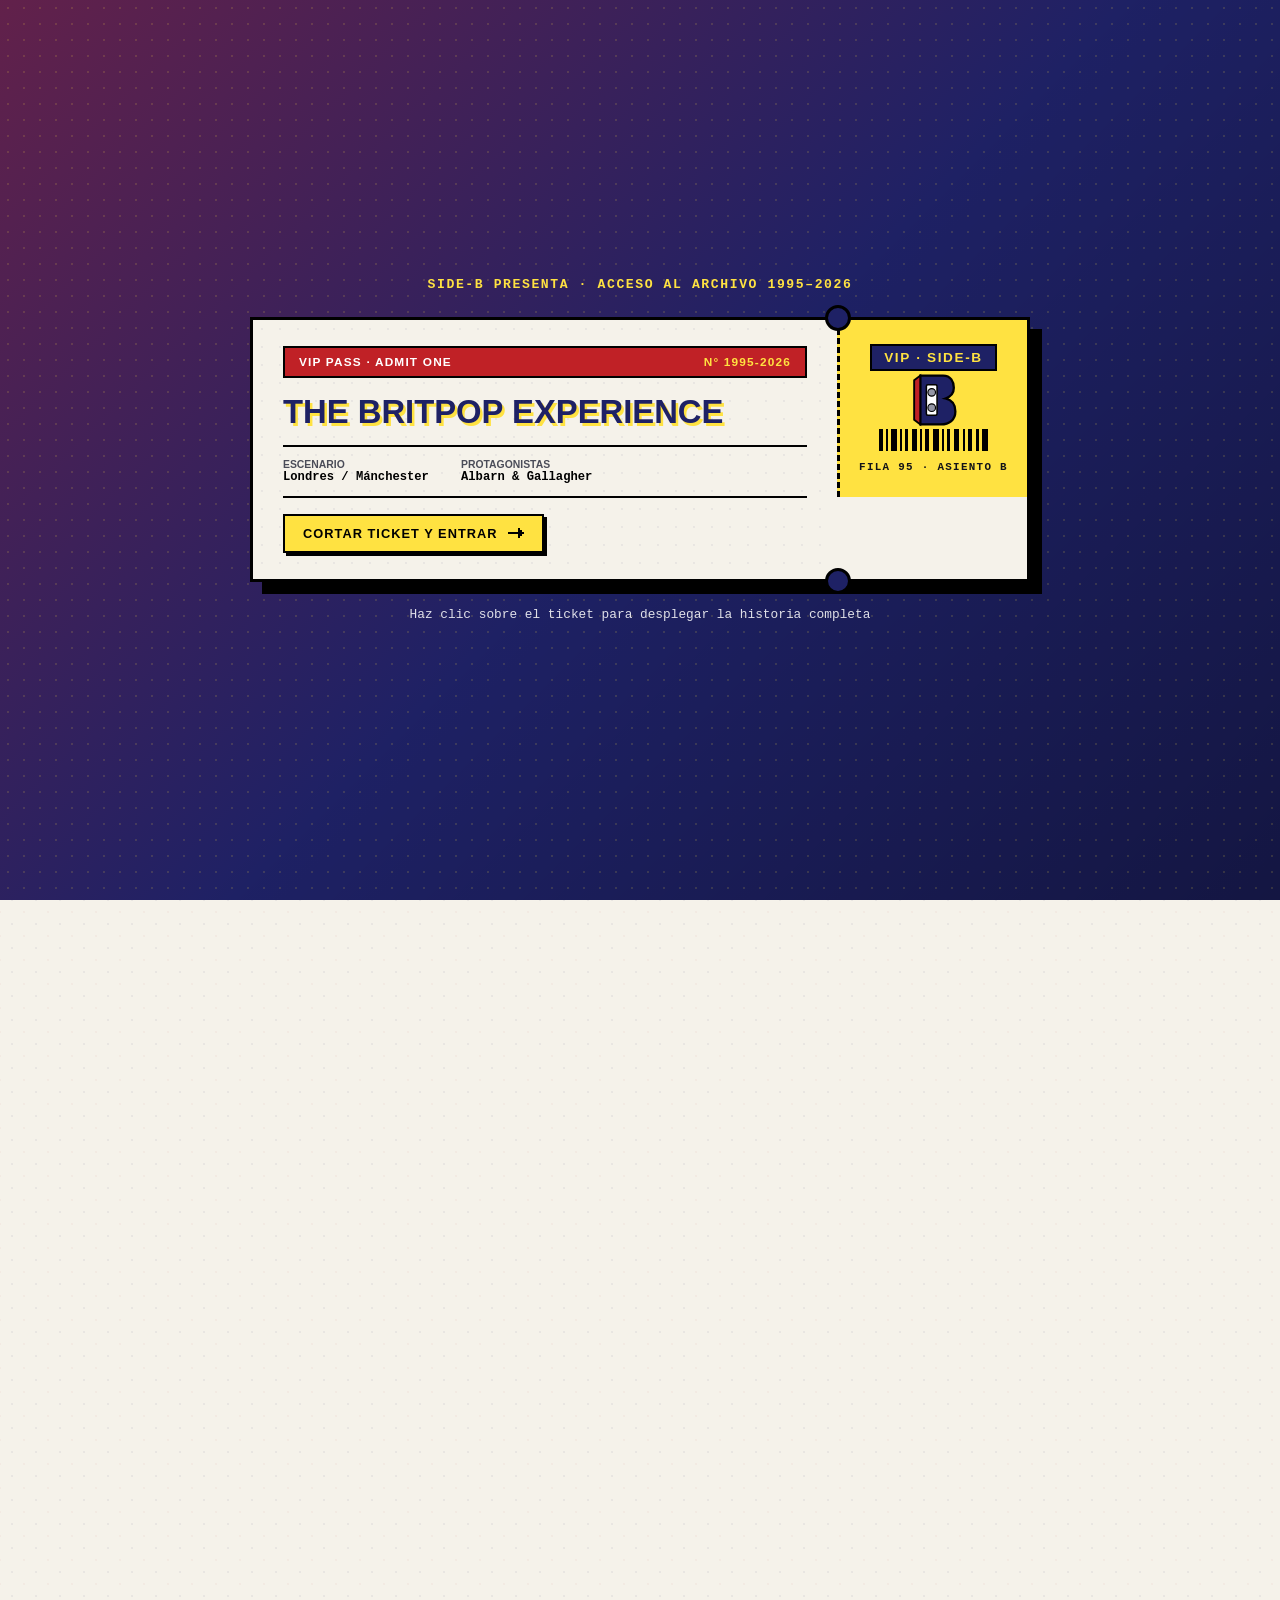
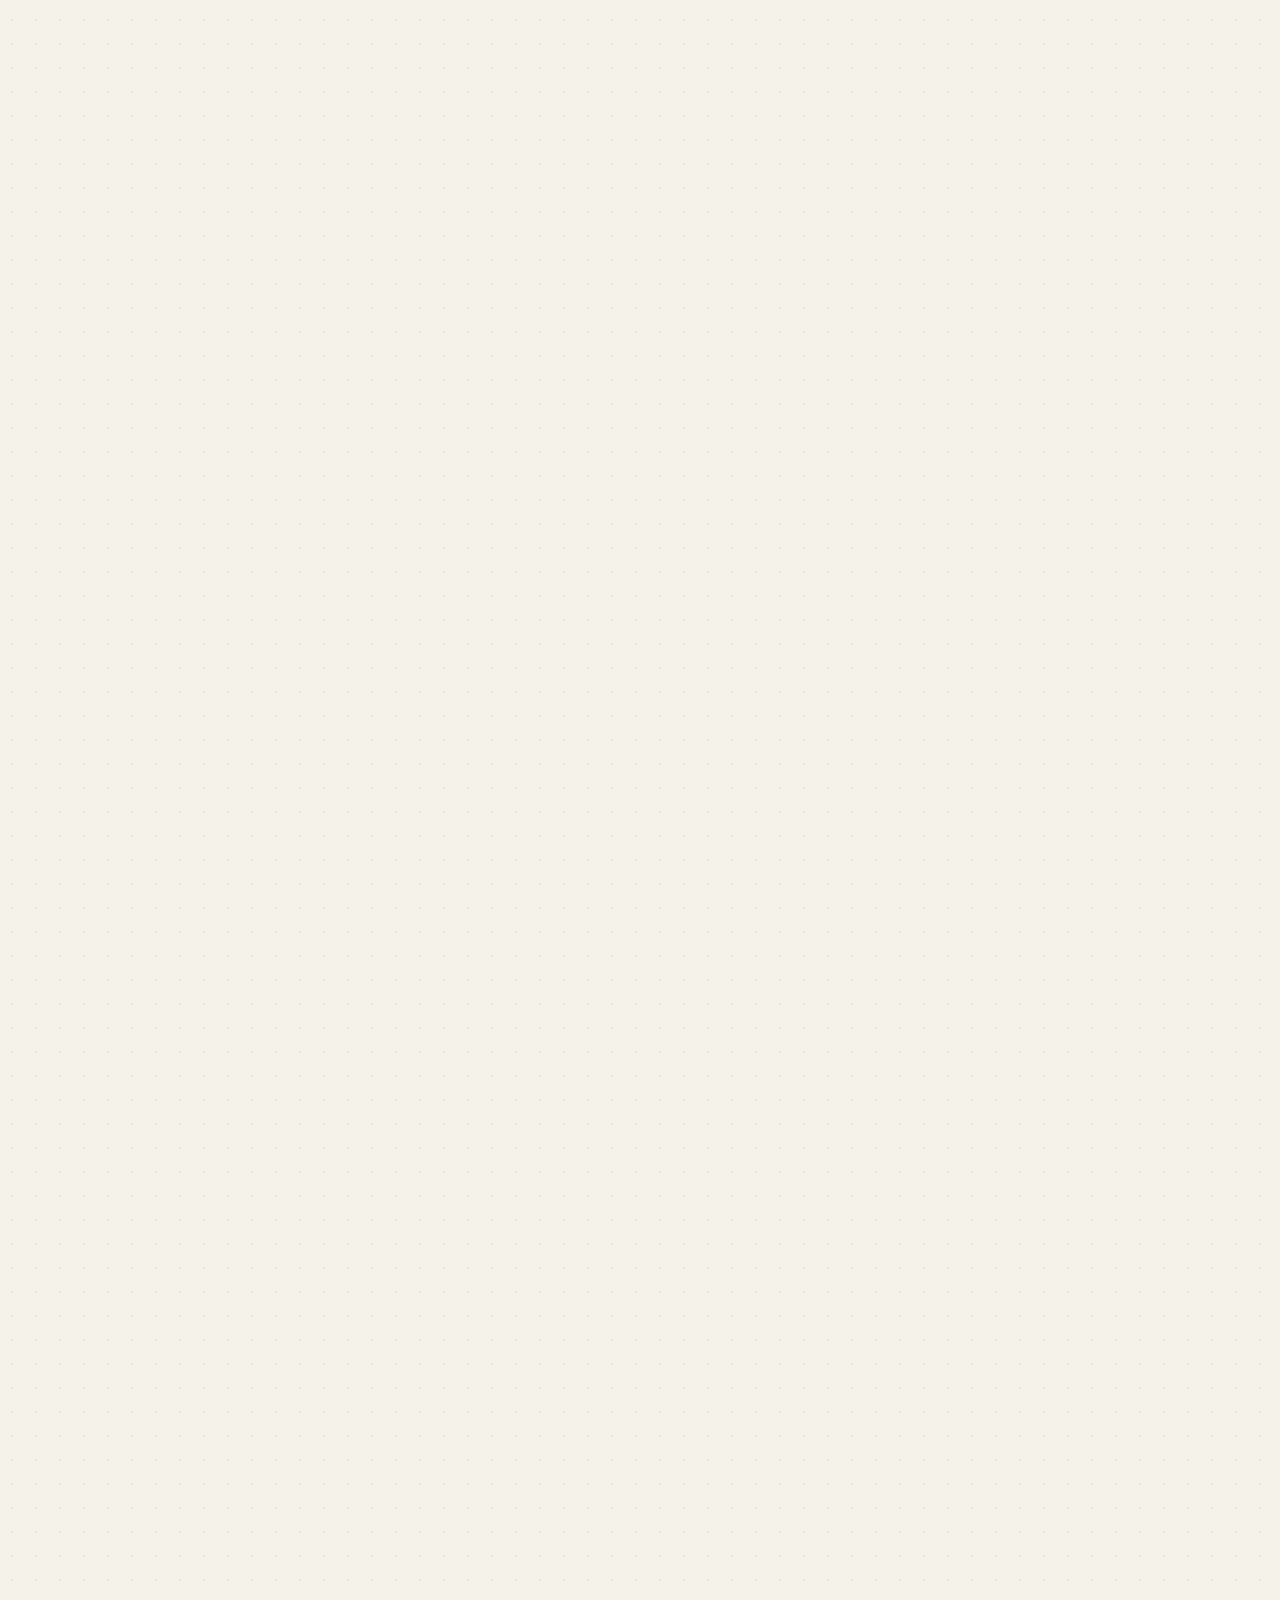
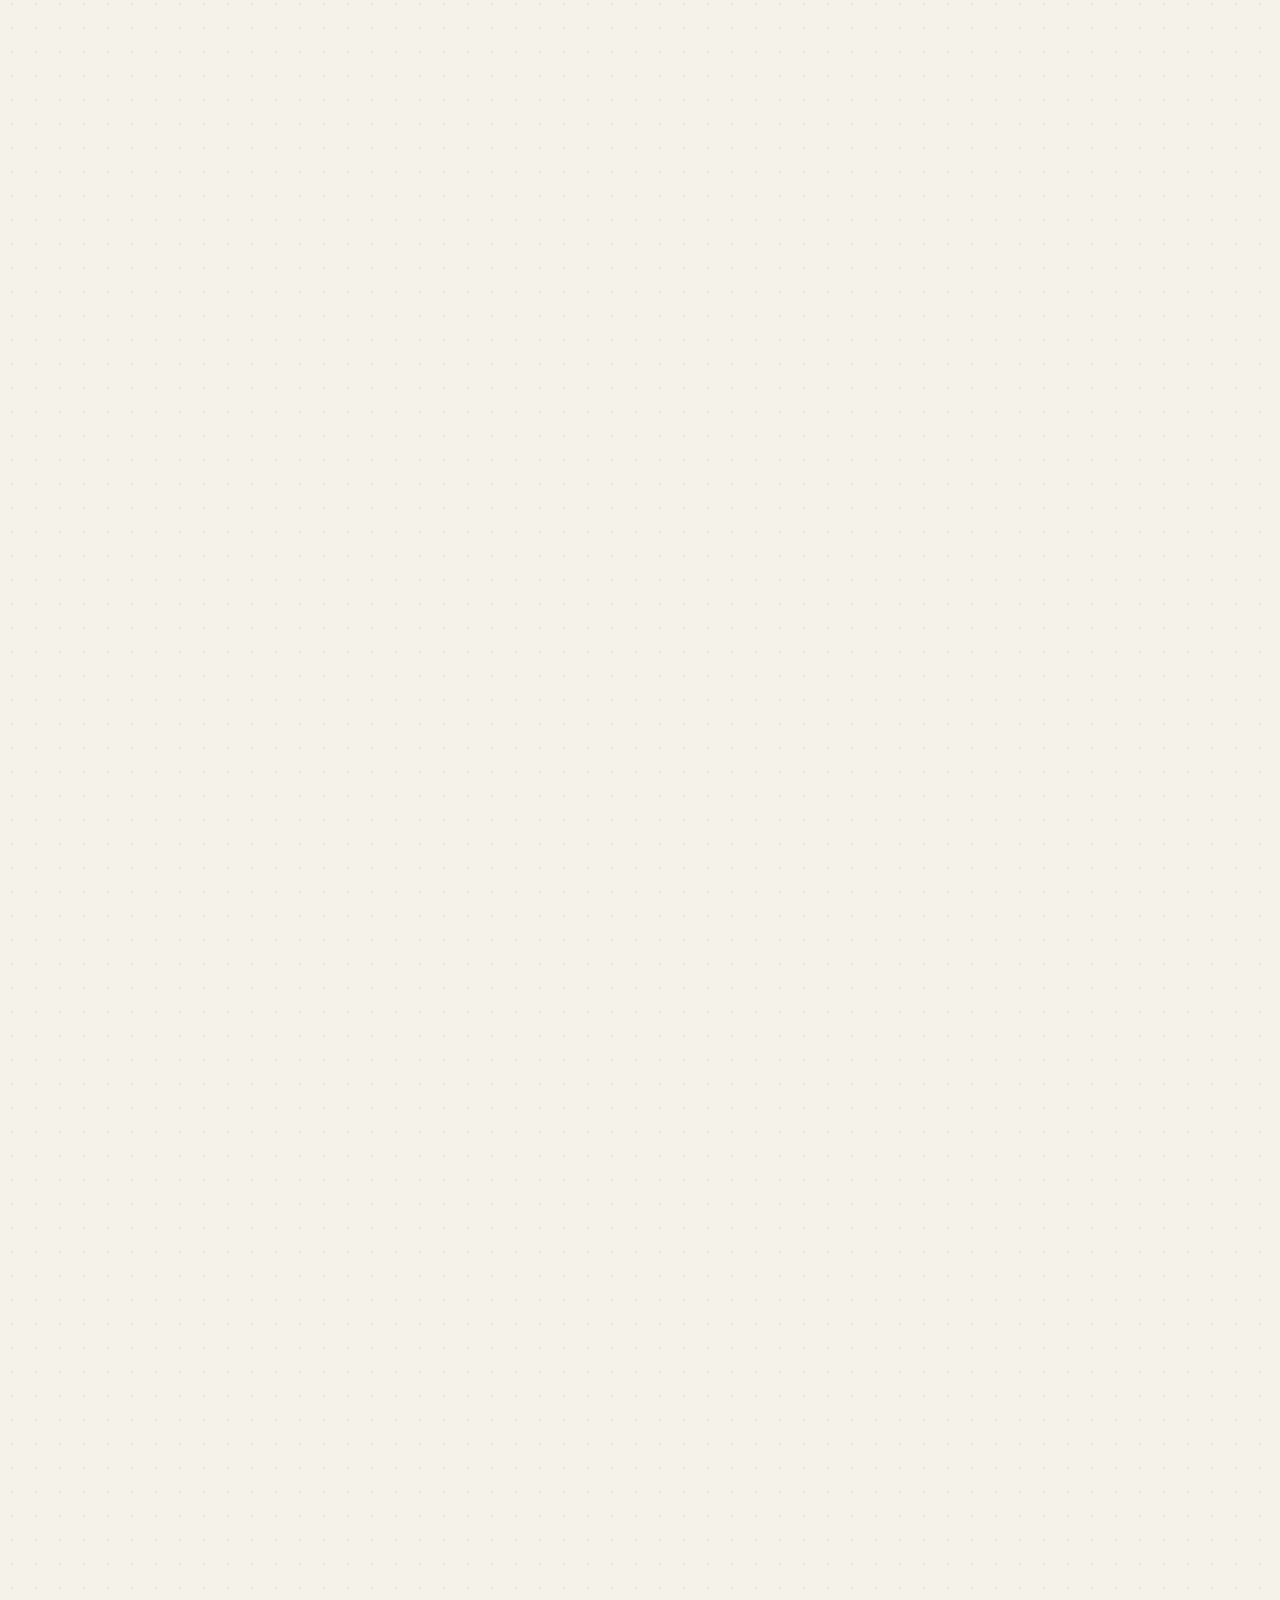
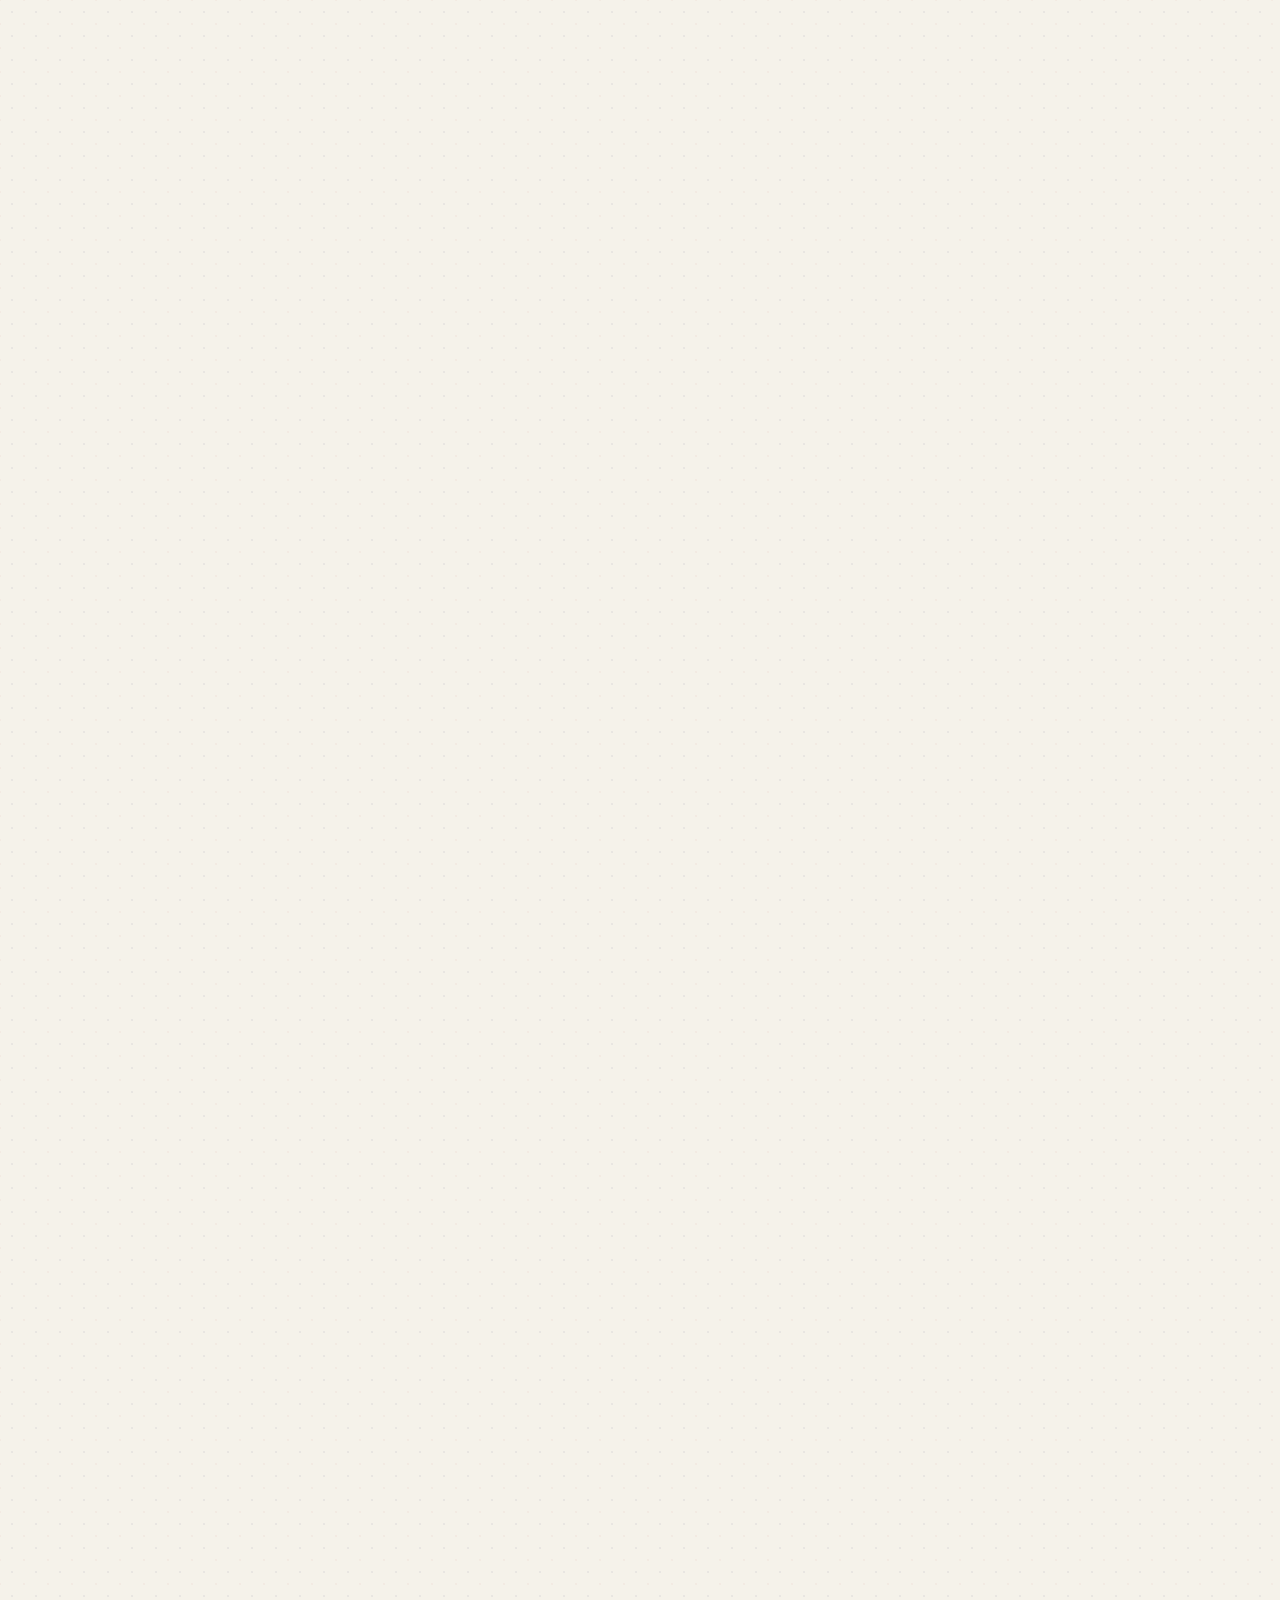
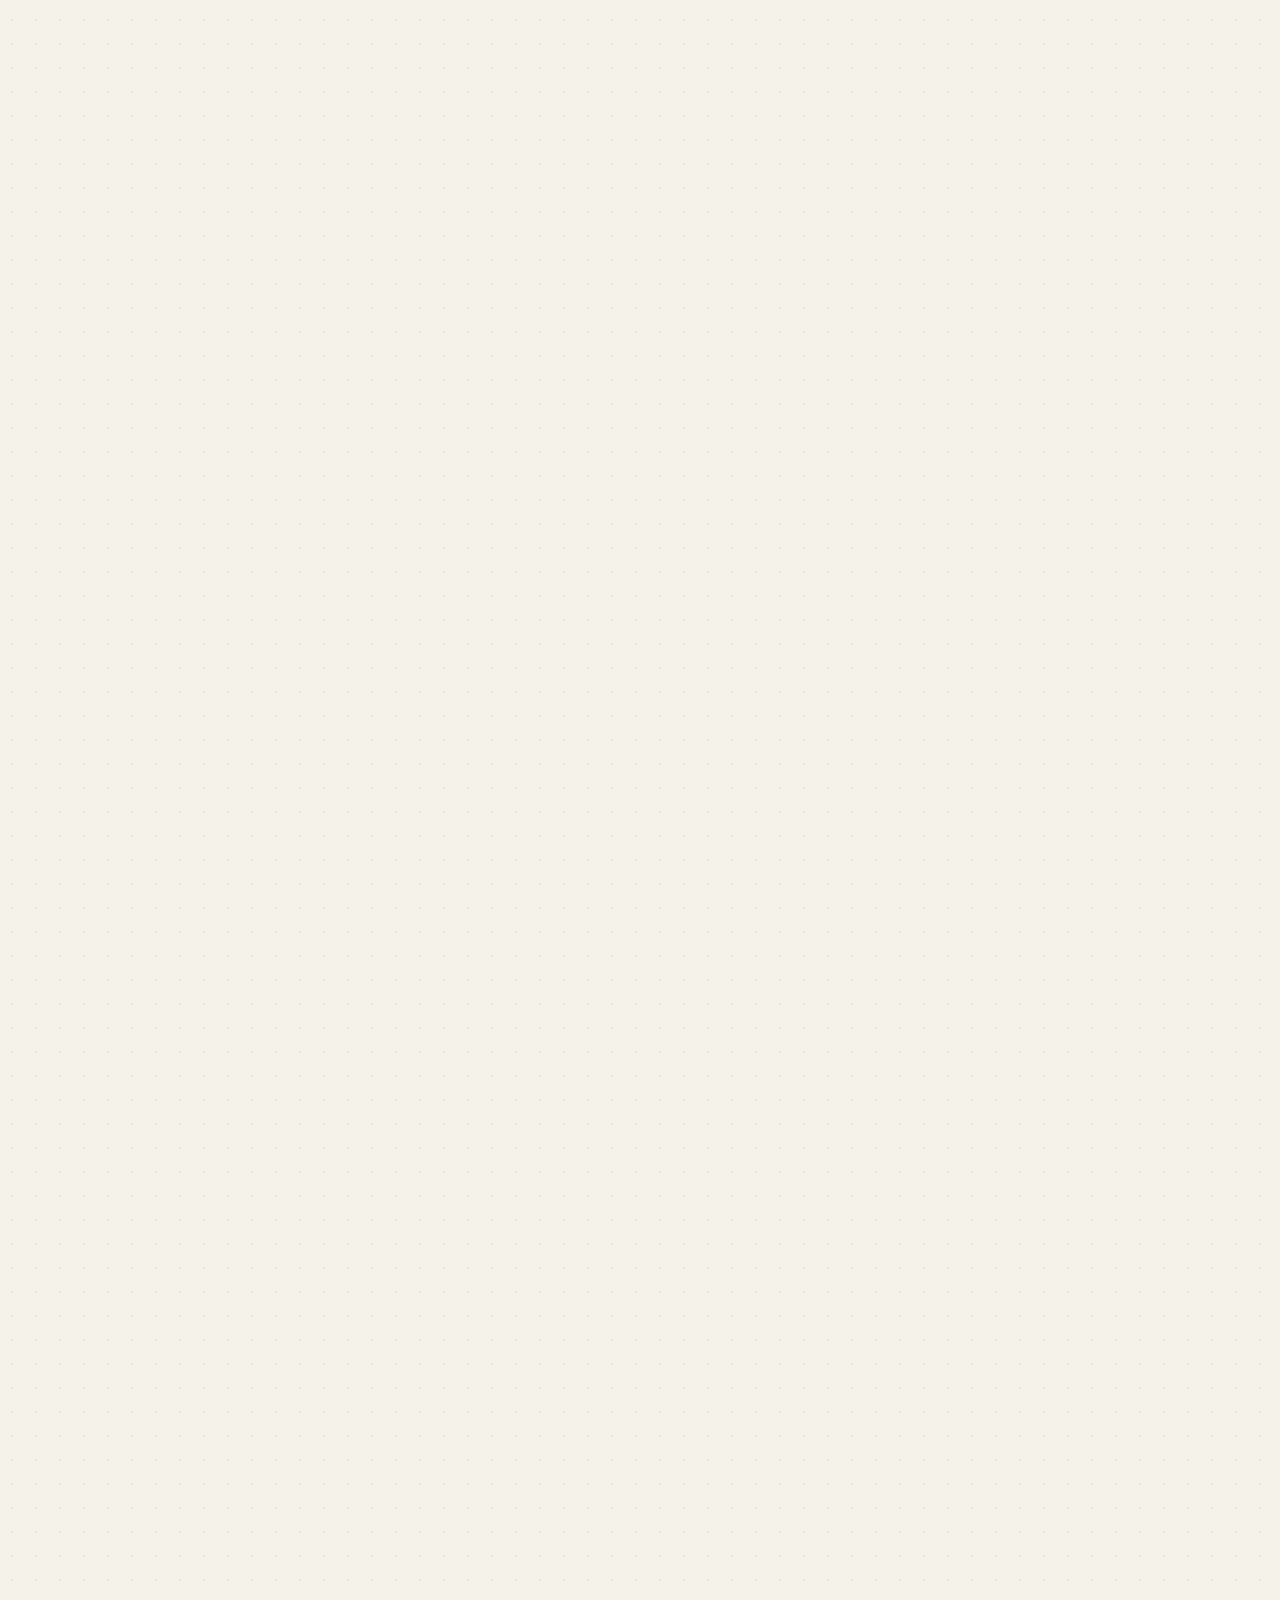
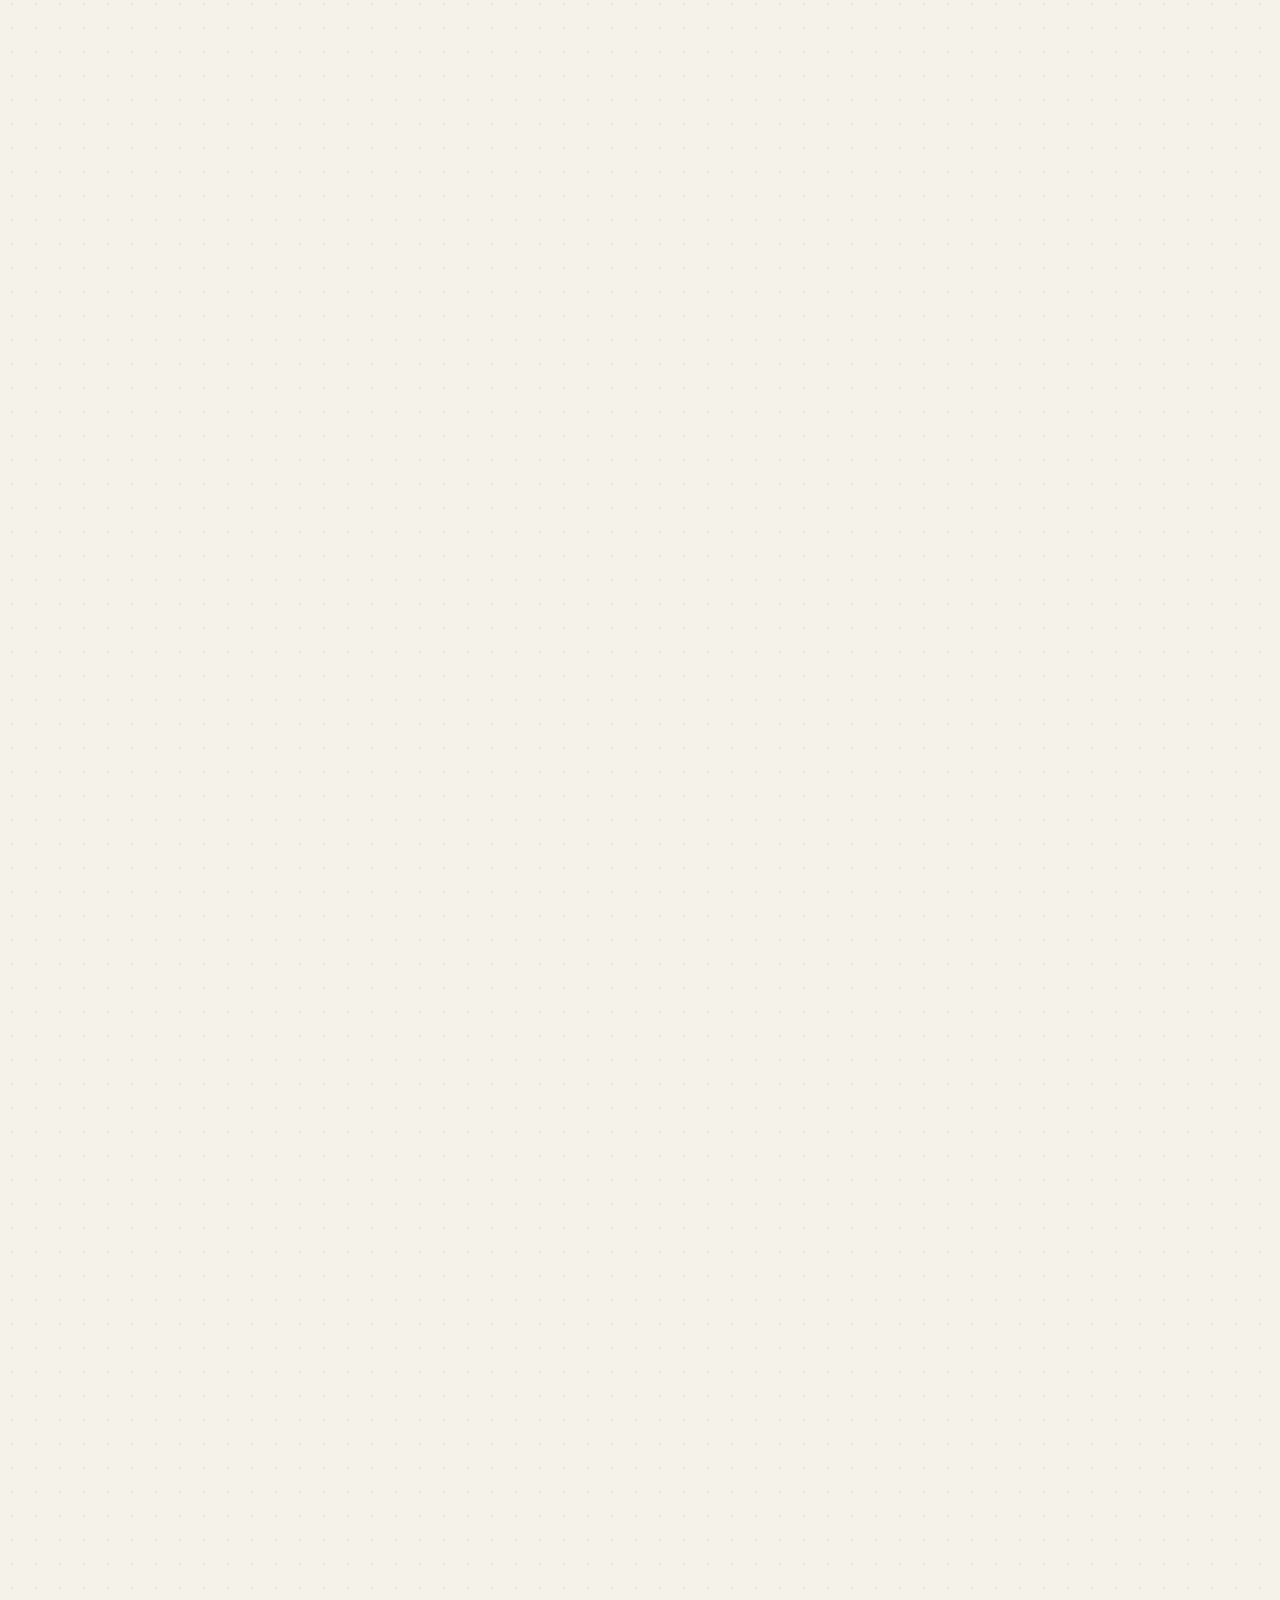
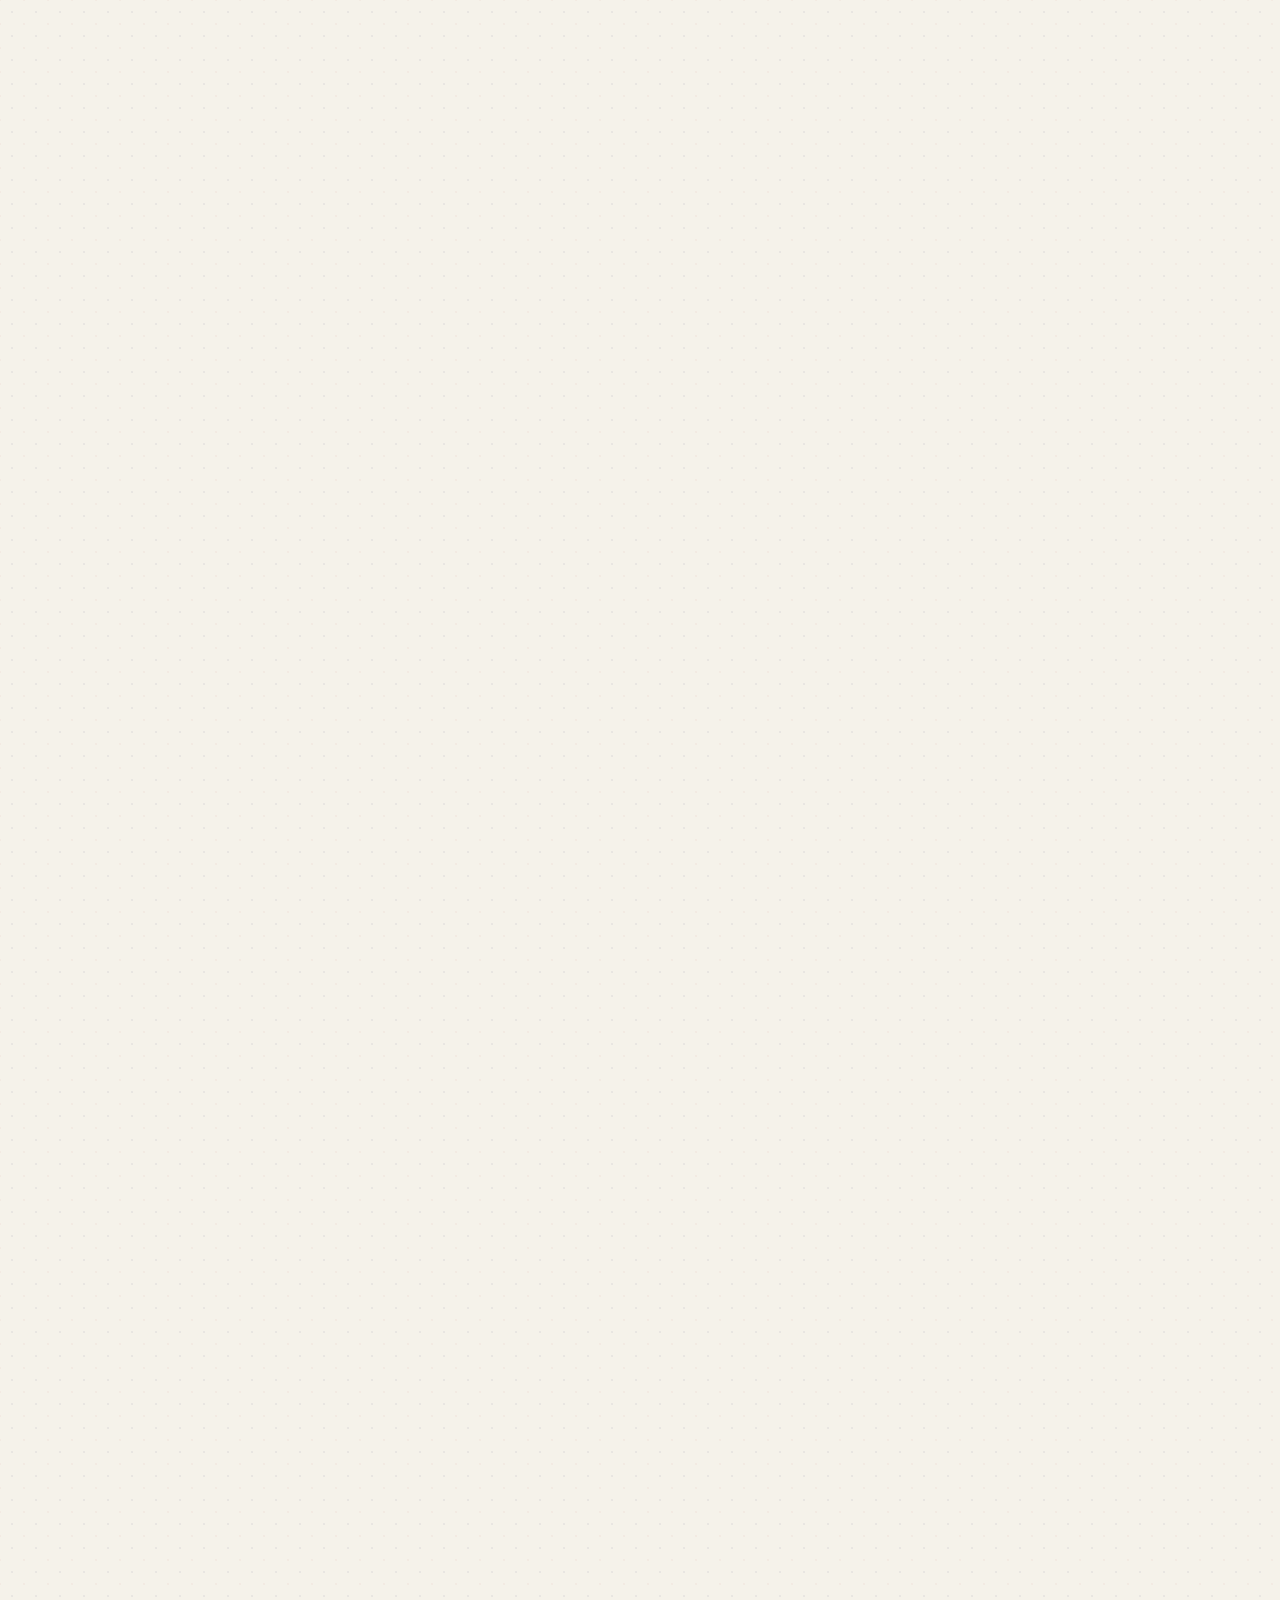
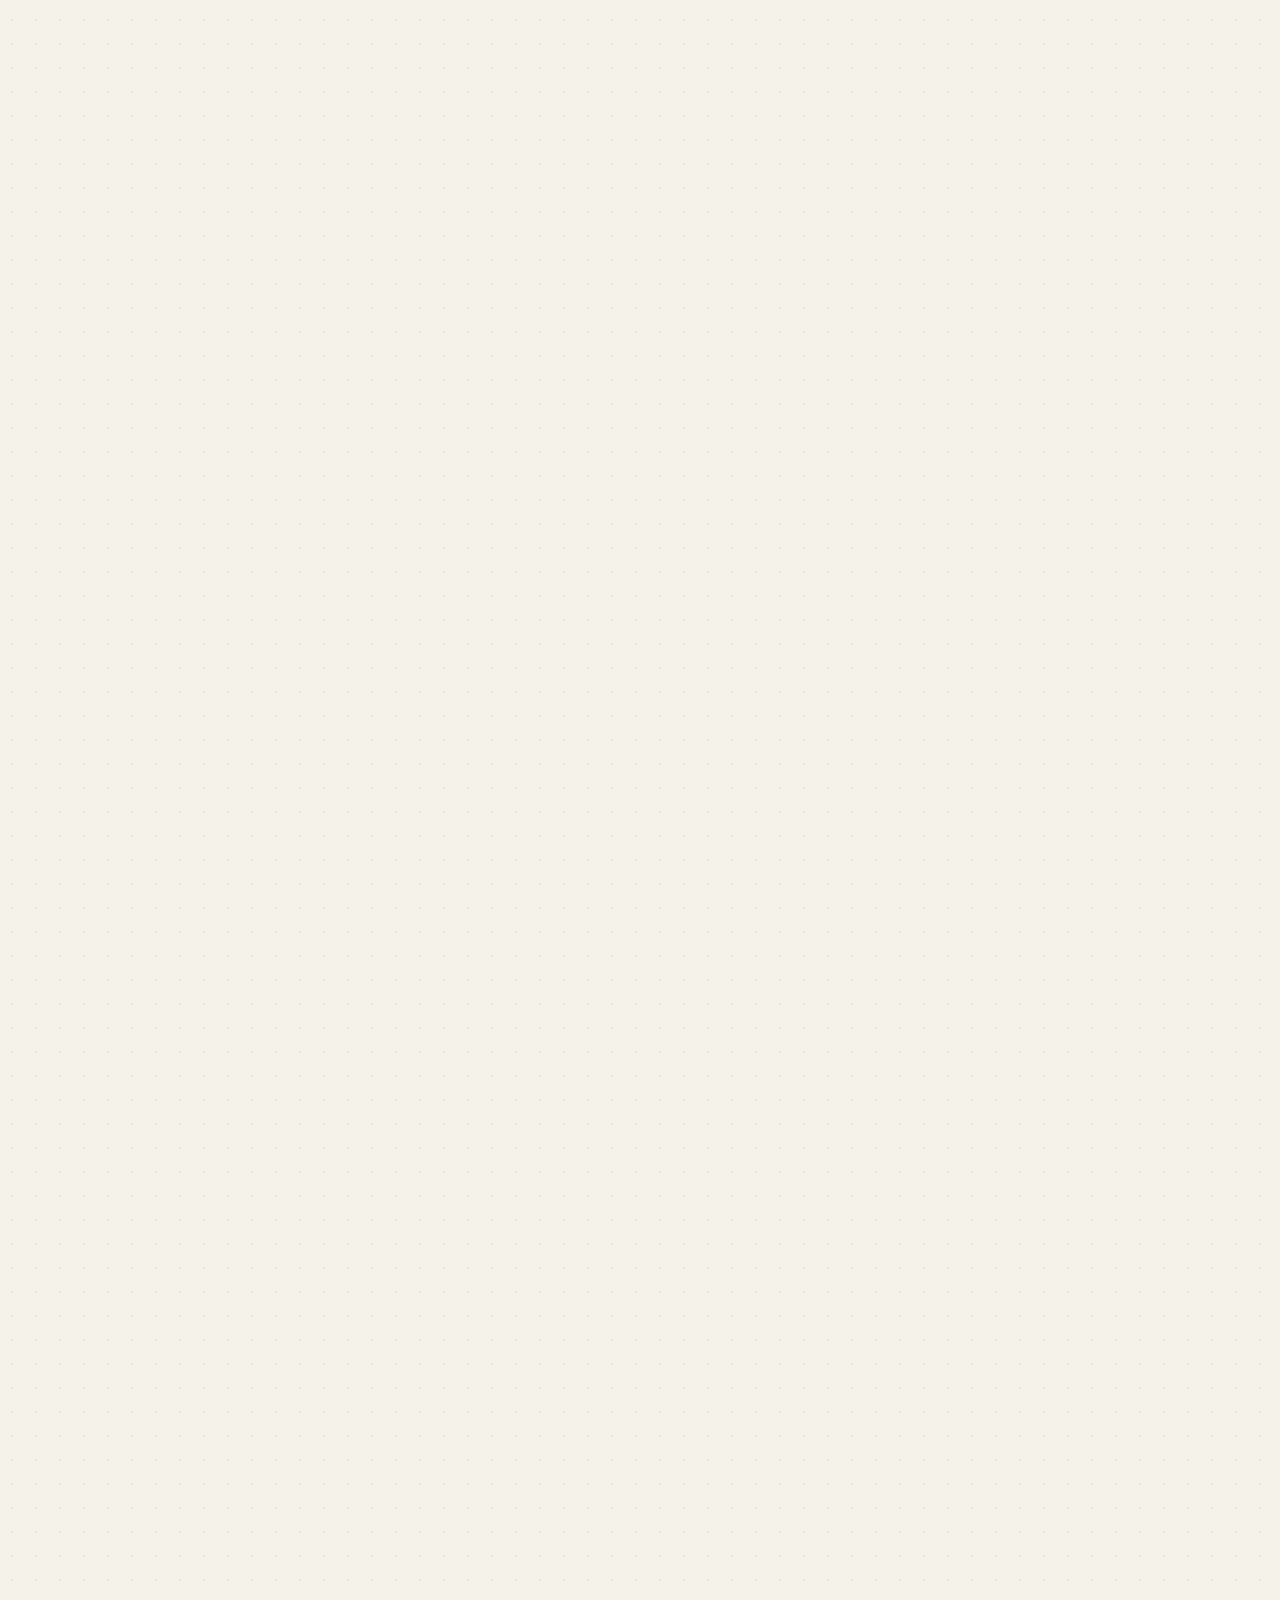
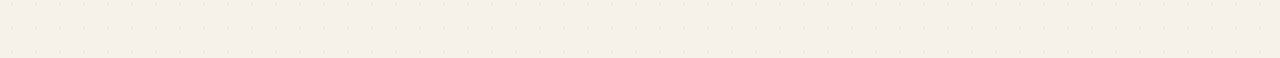
==== commit 3729224c: "actualizar README.md y HTML" ====
--- a/docs/index.html
+++ b/docs/index.html
@@ -472,8 +472,12 @@
 
         <div class="reading-col">
           <p>Tal vez se trató solo de una coincidencia. Pero lo que sí queda en evidencia es que, al parecer, el que mejor supo aprovechar el tiempo para hacer música fue el que menos ruido produjo durante las décadas siguientes a esa gran batalla de 1995.</p>
-
-          <p>Nadie puede decir que los hermanos Gallagher no supieron jugar con su fama. Al día de hoy, siguen estando vigentes en el mundo mediático y han logrado penetrar profundamente en la cultura popular, con varios singles que alcanzaron el número uno y que se han convertido en himnos de las tres generaciones de jóvenes que siguieron a su formación. Pero haber ganado el sprint no les aseguró el primer lugar en la maratón. Porque la vigencia en la industria musical, a largo plazo, no la sostuvo la actitud de estrella de rock ni la confrontación mediática, sino que lo hizo la reinvención, la constancia productiva y una ética de trabajo que terminó volcando la balanza a favor de Damon Albarn.</p>
+        </div>
+        
+        <div class="reading-col">
+          <h3 style="font-family:var(--font-display); font-weight:900; text-transform:uppercase; color:var(--yellow); margin-bottom:10px;">Cuando el silencio vale más que la fama</h3>
+          <p>Nadie puede decir que los hermanos Gallagher no supieron jugar con su fama. Al día de hoy, siguen estando vigentes en el mundo mediático y han logrado penetrar profundamente en la cultura popular, con varios singles que alcanzaron el número uno y que se han convertido en himnos de las tres generaciones de jóvenes que siguieron a su formación.</p>
+          <p>Pero haber ganado el sprint no les aseguró el primer lugar en la maratón. Porque la vigencia en la industria musical, a largo plazo, no la sostuvo la actitud de estrella de rock ni la confrontación mediática, sino que lo hizo la reinvención, la constancia productiva y una ética de trabajo que terminó volcando la balanza a favor de Damon Albarn.</p>
         </div>
       </div>
     </section>
